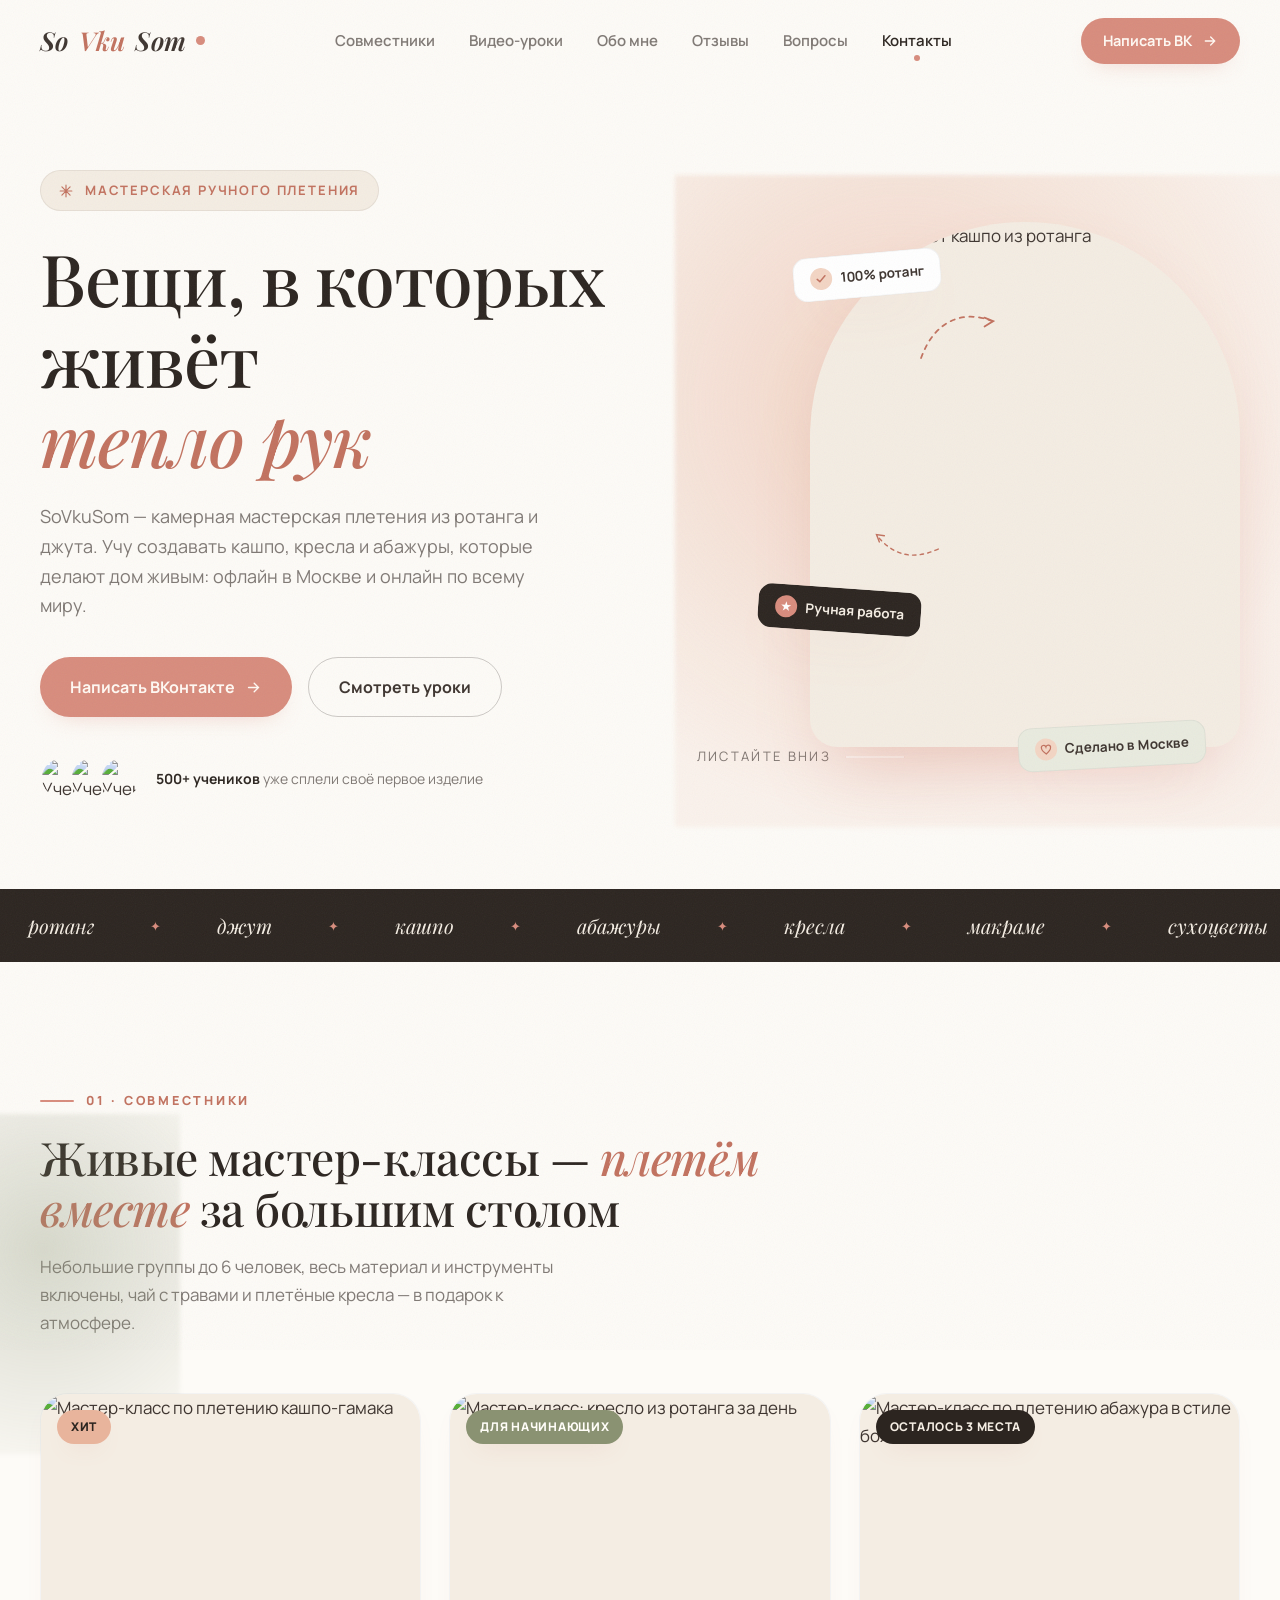
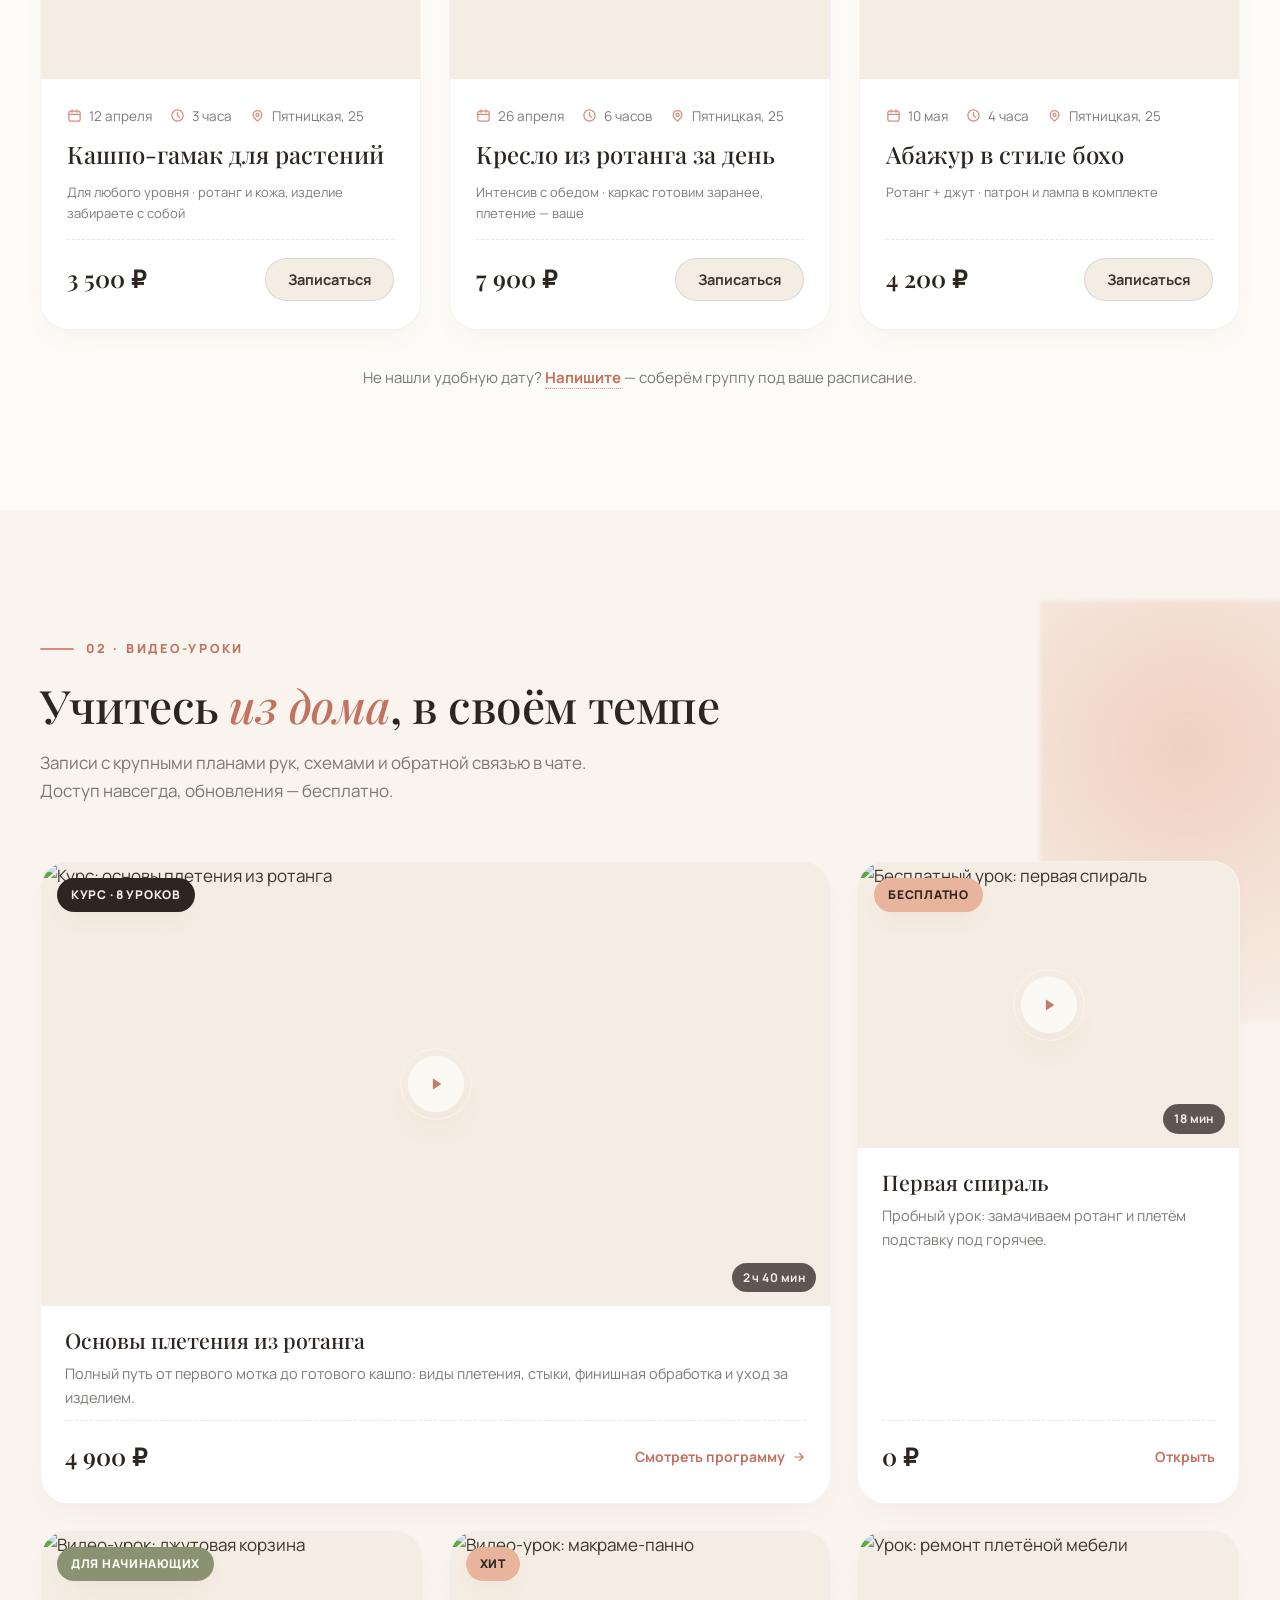
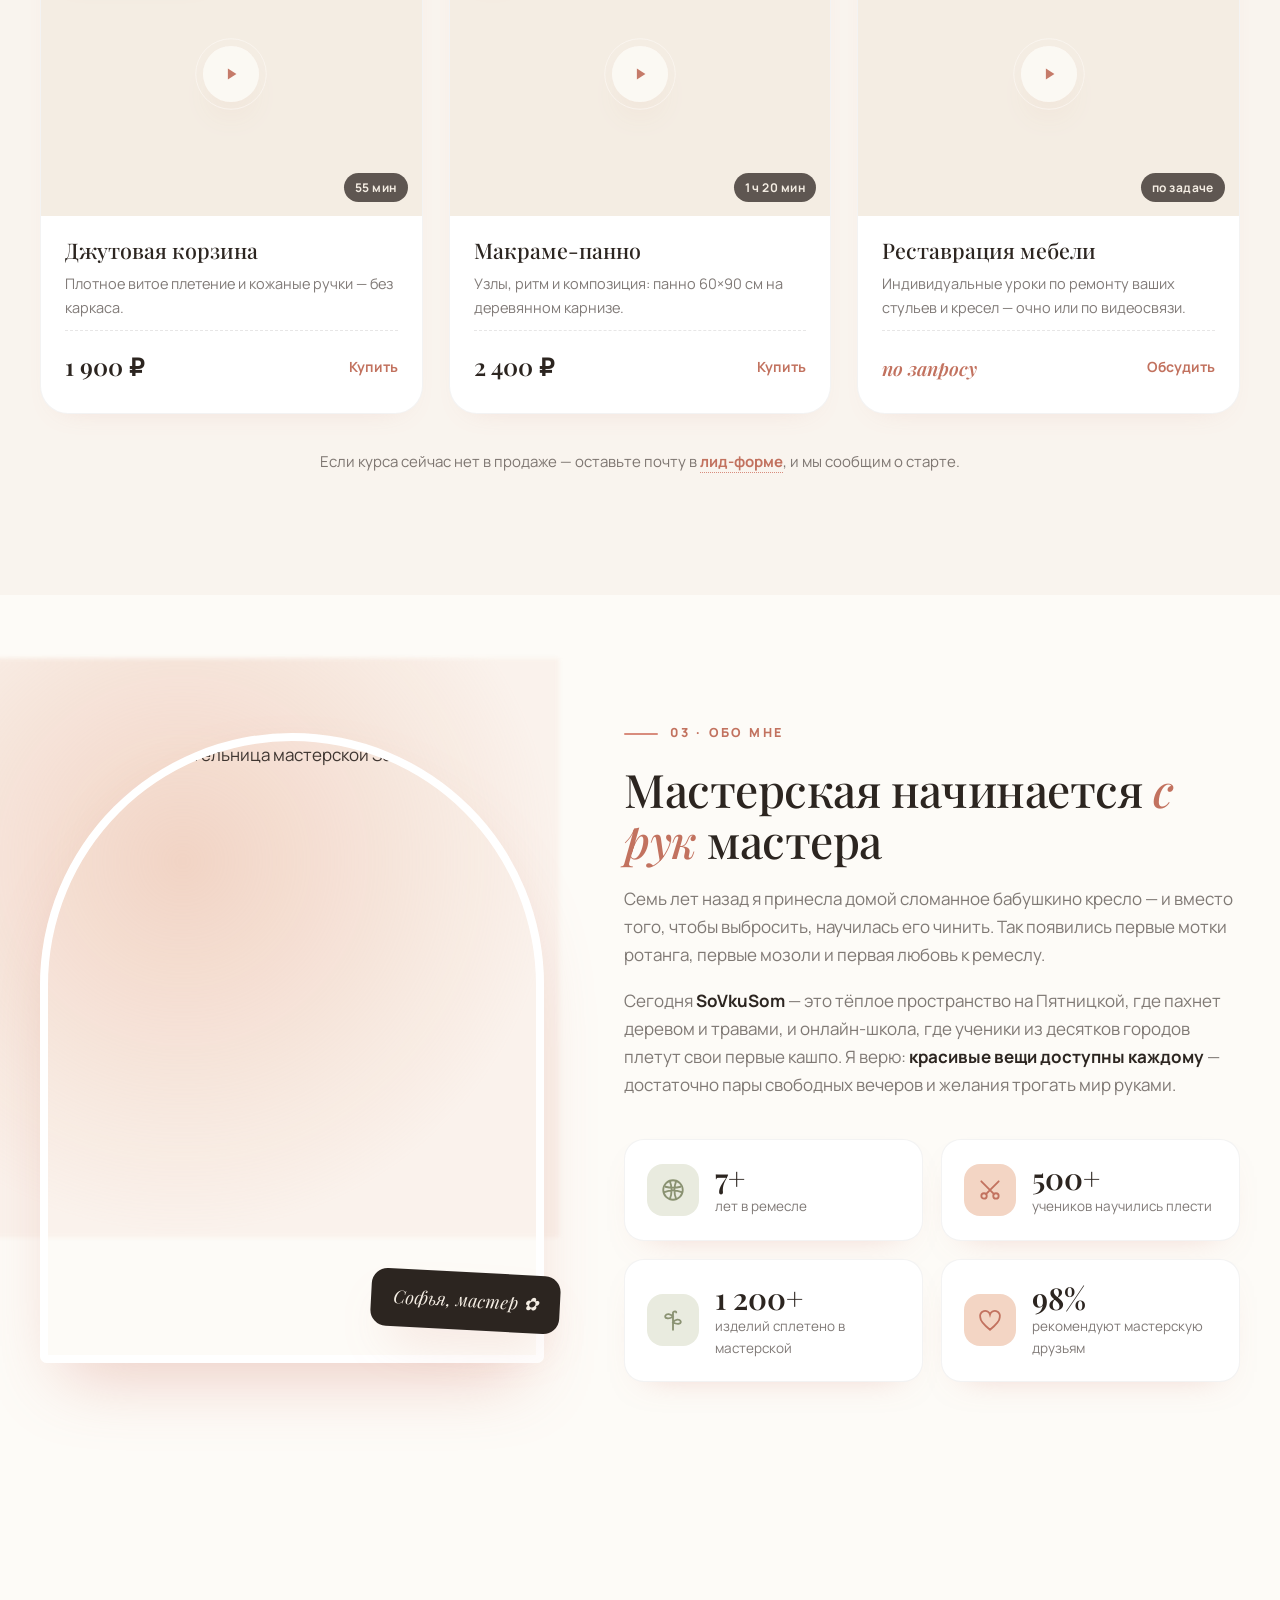
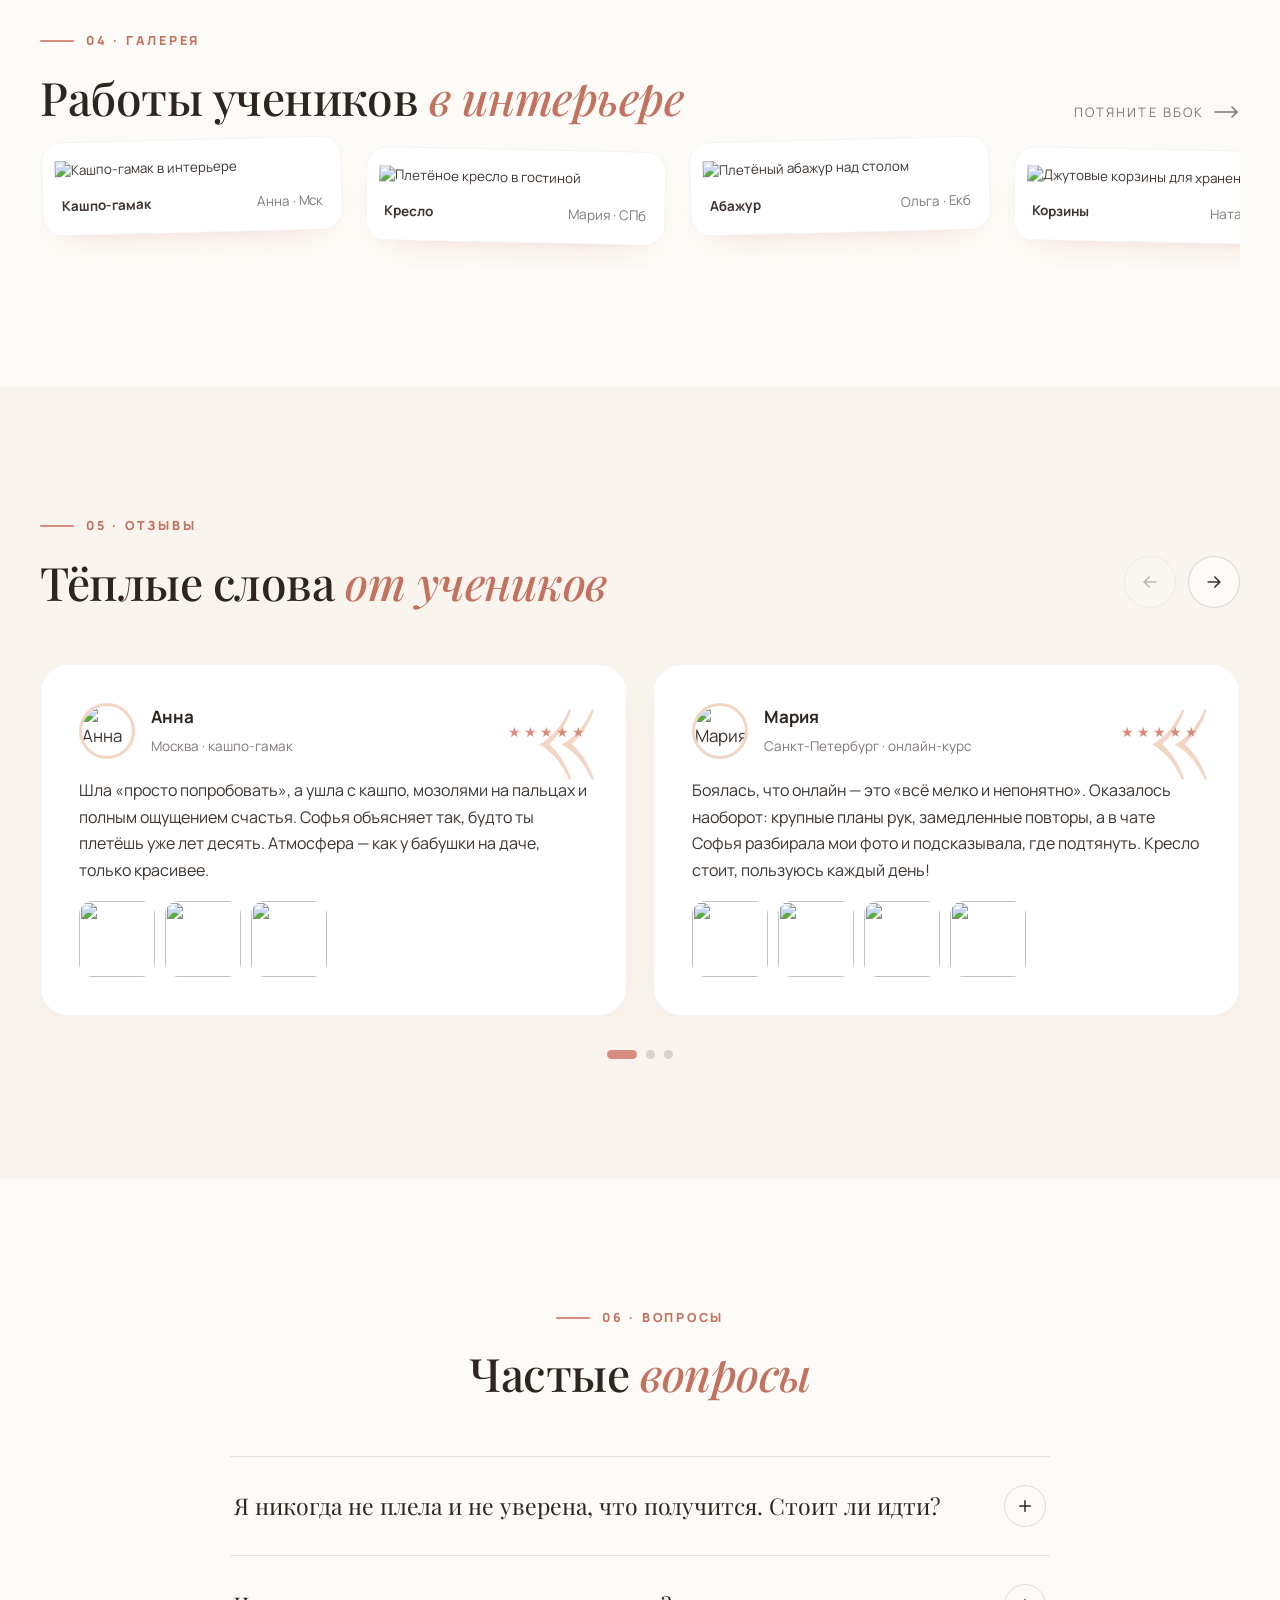
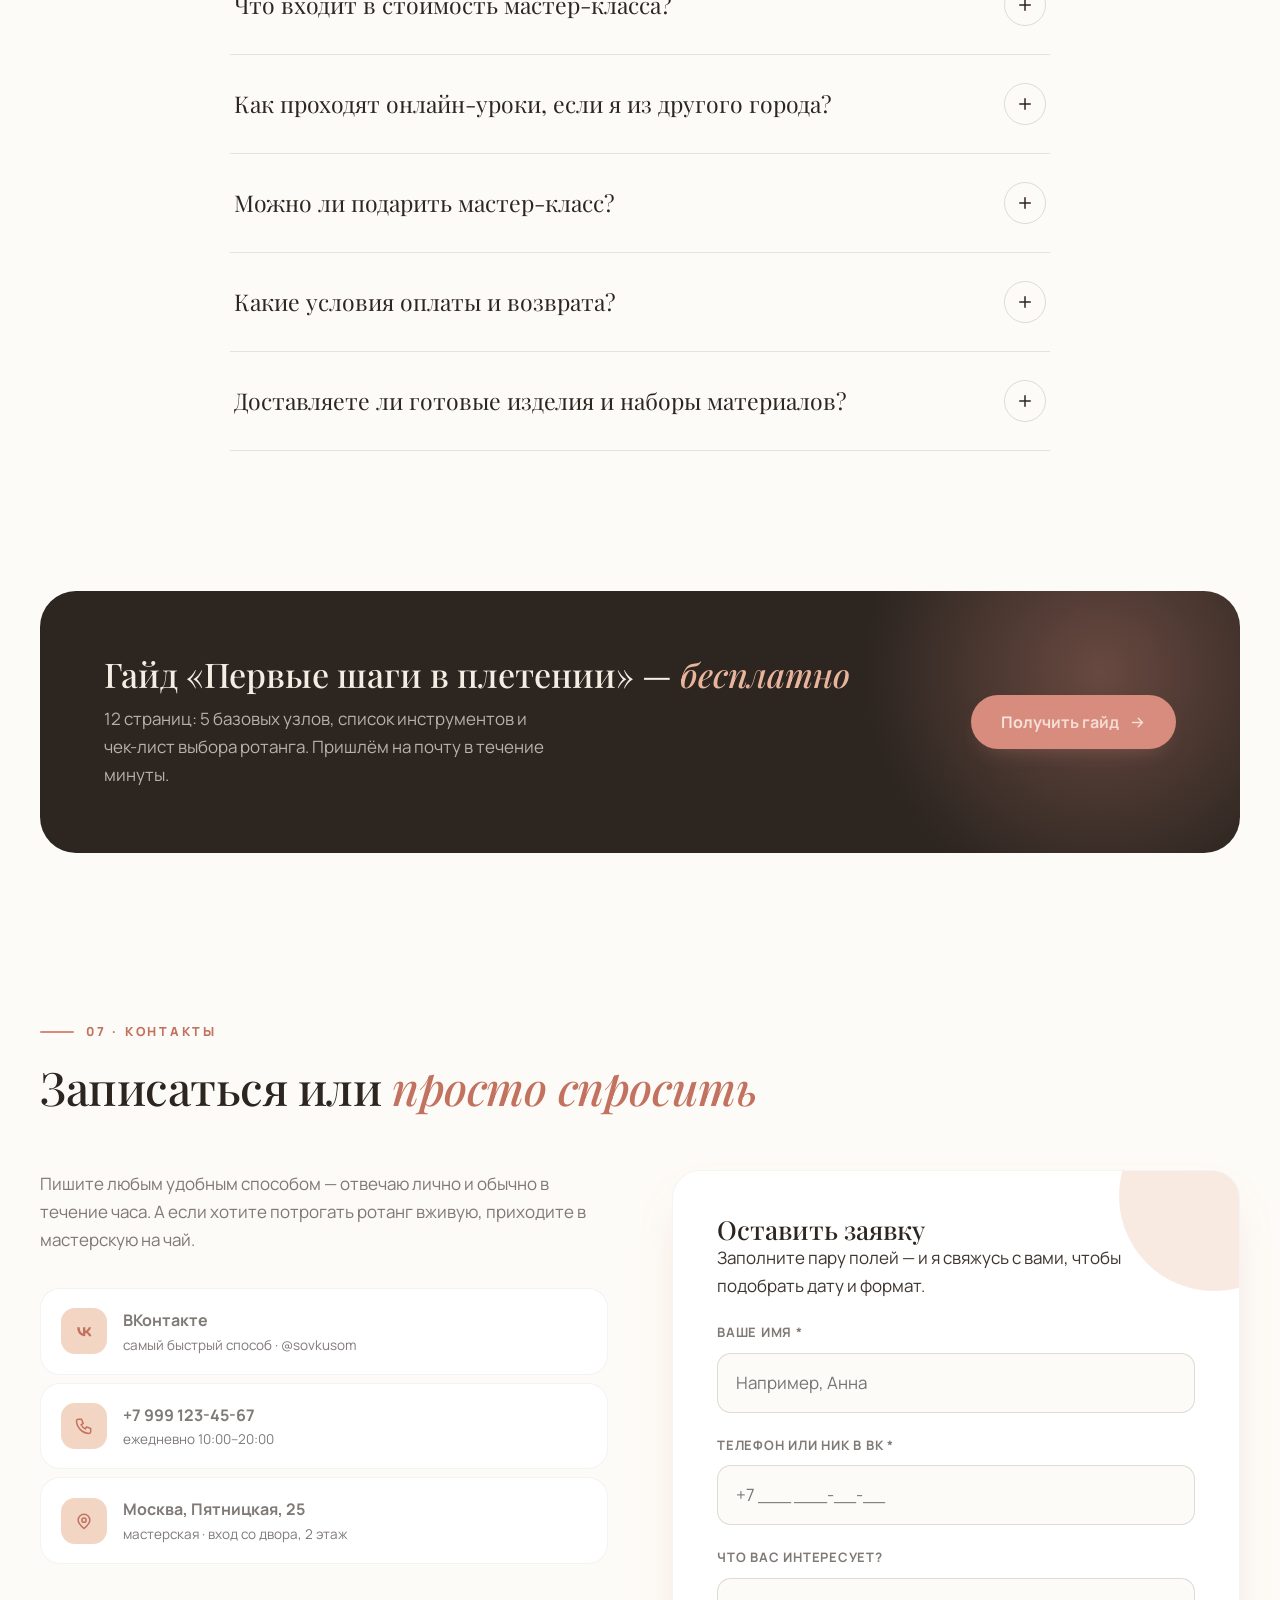
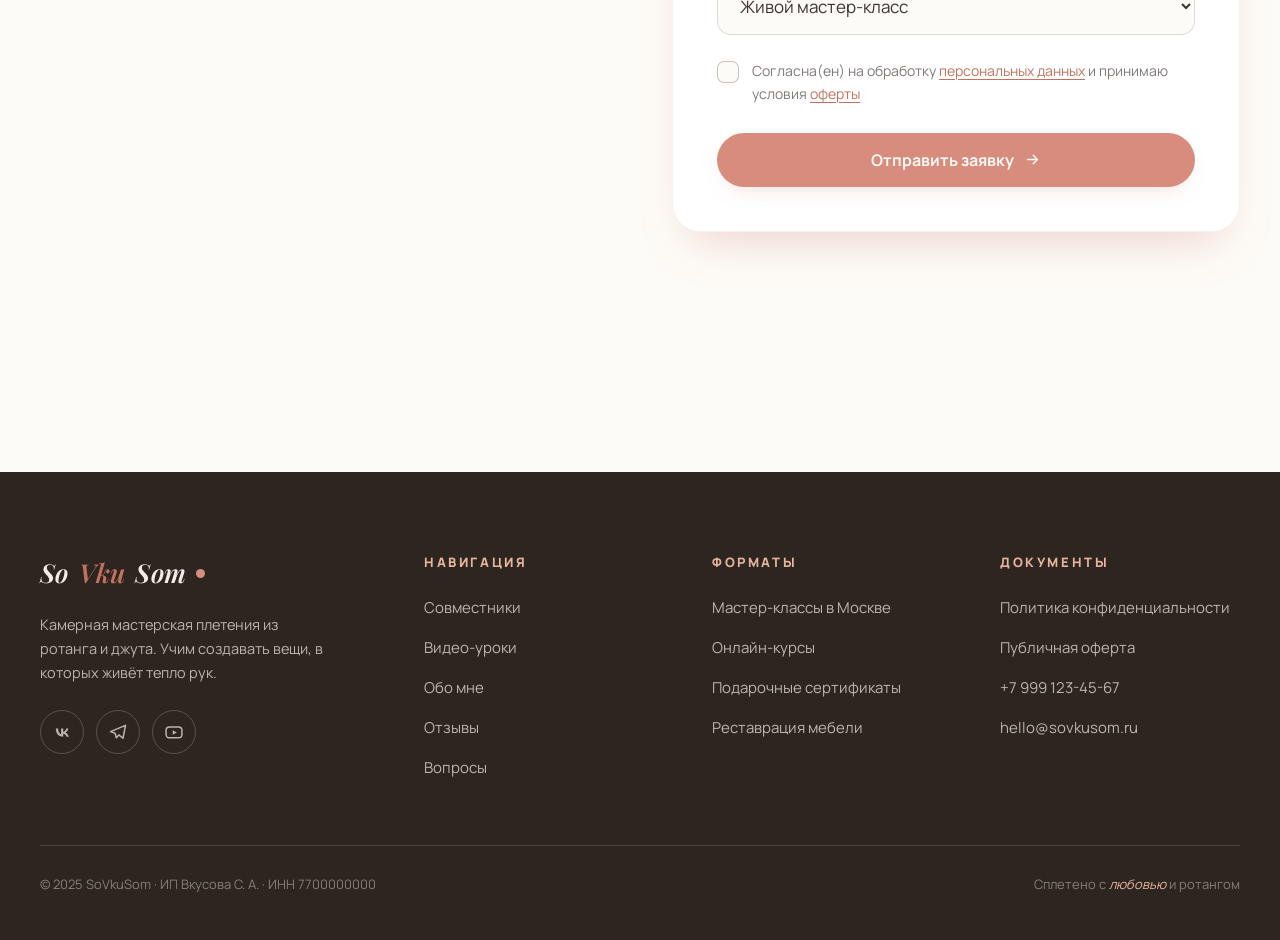
==== index2.html @ fe26ce36 "new version" ====
<!DOCTYPE html>
<html lang="ru">
<head>
<meta charset="UTF-8">
<meta name="viewport" content="width=device-width, initial-scale=1.0">
<title>SoVkuSom — мастерская плетения из ротанга · мастер-классы и видео-уроки</title>
<meta name="description" content="Камерная мастерская SoVkuSom: учим плести кашпо, кресла и абажуры из ротанга и джута. Живые мастер-классы в Москве и видео-курсы онлайн.">
<link rel="icon" href="data:image/svg+xml,<svg xmlns='http://www.w3.org/2000/svg' viewBox='0 0 100 100'><text y='.9em' font-size='90'>🧺</text></svg>">
<link rel="preconnect" href="https://fonts.googleapis.com">
<link rel="preconnect" href="https://fonts.gstatic.com" crossorigin>
<link href="https://fonts.googleapis.com/css2?family=Playfair+Display:ital,wght@0,400;0,500;0,600;0,700;1,400;1,500;1,600&family=Manrope:wght@400;500;600;700;800&display=swap" rel="stylesheet">
<style>
/* ============================================================
   SoVkuSom · Landing · Design Tokens
============================================================ */
:root{
  --bg:        #FDFBF7;
  --bg-2:      #F9F4EE;
  --cream:     #F4EDE3;
  --card:      #FFFFFF;
  --peach:     #E8B49C;
  --peach-soft:#F3D5C4;
  --terra:     #D88C7D;
  --terra-dk:  #C2725F;
  --ink:       #3E3530;
  --ink-deep:  #2C2520;
  --ink-soft:  rgba(62,53,48,.66);
  --sage:      #8A9272;
  --sage-soft: #E9EBDF;
  --error:     #C25B4A;
  --line:      rgba(62,53,48,.12);
  --shadow-sm: 0 10px 24px -14px rgba(216,140,125,.45);
  --shadow-md: 0 24px 48px -20px rgba(216,140,125,.40);
  --shadow-lg: 0 34px 70px -24px rgba(216,140,125,.45);
  --r-lg: 28px; --r-md: 20px; --r-sm: 16px;
  --font-head: "Playfair Display", Georgia, serif;
  --font-body: "Manrope", "Segoe UI", sans-serif;
  --container: 1200px;
  --ease: cubic-bezier(.22,1,.36,1);
}

*{margin:0;padding:0;box-sizing:border-box}
html{scroll-behavior:smooth;scroll-padding-top:96px}
body{
  font-family:var(--font-body);
  background:var(--bg);
  color:var(--ink);
  font-size:17px;line-height:1.65;
  -webkit-font-smoothing:antialiased;
  overflow-x:hidden;
}
img{display:block;max-width:100%}
a{color:inherit;text-decoration:none}
button{font-family:inherit;cursor:pointer;border:none;background:none;color:inherit}
::selection{background:var(--peach);color:var(--ink-deep)}
:focus-visible{outline:2px solid var(--terra);outline-offset:3px;border-radius:6px}

h1,h2,h3{font-family:var(--font-head);font-weight:500;line-height:1.12;color:var(--ink-deep)}
h2{font-size:clamp(1.9rem,3.6vw,2.9rem);letter-spacing:-.01em}
h2 em, h1 em{font-style:italic;color:var(--terra-dk)}
.lead{color:var(--ink-soft);max-width:56ch}

.container{width:min(var(--container),calc(100% - 40px));margin-inline:auto}
@media (min-width:768px) and (max-width:1199px){.container{width:min(688px,calc(100% - 48px))}}

/* ---------- Grain overlay ---------- */
.grain{position:fixed;inset:-50%;width:200%;height:200%;pointer-events:none;z-index:2000;opacity:.055;
  background-image:url("data:image/svg+xml,%3Csvg xmlns='http://www.w3.org/2000/svg' width='200' height='200'%3E%3Cfilter id='n'%3E%3CfeTurbulence type='fractalNoise' baseFrequency='0.9' numOctaves='2' stitchTiles='stitch'/%3E%3C/filter%3E%3Crect width='100%25' height='100%25' filter='url(%23n)'/%3E%3C/svg%3E");
  animation:grain 9s steps(6) infinite}
@keyframes grain{0%,100%{transform:translate(0,0)}20%{transform:translate(-2%,1%)}40%{transform:translate(1%,-2%)}60%{transform:translate(-1%,2%)}80%{transform:translate(2%,1%)}}

/* ---------- Custom cursor ---------- */
#cursor{position:fixed;top:0;left:0;width:14px;height:14px;border-radius:50%;background:var(--terra);
  pointer-events:none;z-index:3000;opacity:0;transform:translate(-50%,-50%);
  transition:width .25s var(--ease),height .25s var(--ease),opacity .3s,background .3s;mix-blend-mode:multiply}
#cursor.big{width:52px;height:52px;background:var(--peach);opacity:.55}
@media (pointer:coarse){#cursor{display:none}}

/* ---------- Buttons ---------- */
.btn{display:inline-flex;align-items:center;justify-content:center;gap:10px;
  padding:16px 30px;border-radius:999px;font-weight:700;font-size:16px;
  transition:transform .3s var(--ease),box-shadow .3s,background .3s,color .3s,border-color .3s;white-space:nowrap}
.btn .arr{transition:transform .3s var(--ease);flex:none}
.btn:hover .arr{transform:translateX(5px)}
.btn-primary{background:var(--terra);color:#FFF9F3;box-shadow:var(--shadow-sm)}
.btn-primary:hover{background:var(--terra-dk);box-shadow:0 14px 34px -10px rgba(216,140,125,.65)}
.btn-primary:active{transform:scale(.97)}
.btn-ghost{border:1.5px solid rgba(62,53,48,.25);color:var(--ink)}
.btn-ghost:hover{border-color:var(--terra);background:rgba(232,180,156,.14)}
.btn-beige{background:var(--cream);color:var(--ink);border:1.5px solid rgba(62,53,48,.12)}
.btn-beige:hover{background:var(--peach-soft)}
.btn-sm{padding:11px 22px;font-size:14.5px}
.btn[disabled]{opacity:.45;pointer-events:none}
.icon-btn{width:52px;height:52px;border-radius:50%;display:grid;place-items:center;flex:none;
  border:1.5px solid rgba(62,53,48,.18);background:rgba(255,255,255,.6);transition:.3s var(--ease)}
.icon-btn:hover{background:var(--peach);border-color:var(--peach)}
.icon-btn[disabled]{opacity:.3;pointer-events:none}

/* ---------- Scroll reveal ---------- */
.rv{opacity:0;transform:translateY(26px);transition:opacity .8s ease,transform .8s var(--ease);transition-delay:var(--d,0s)}
.rv.on{opacity:1;transform:none}

/* ---------- Blobs / decor ---------- */
.blob{position:absolute;pointer-events:none;z-index:0;filter:blur(2px);
  animation:blobMorph 18s ease-in-out infinite alternate}
.blob-peach{background:radial-gradient(circle at 35% 35%,rgba(232,180,156,.55),rgba(232,180,156,.12) 70%)}
.blob-sage{background:radial-gradient(circle at 60% 40%,rgba(138,146,114,.32),rgba(138,146,114,.06) 70%)}
@keyframes blobMorph{
  0%{border-radius:58% 42% 55% 45%/48% 55% 45% 52%}
  50%{border-radius:45% 55% 40% 60%/55% 42% 58% 45%}
  100%{border-radius:60% 40% 52% 48%/42% 58% 42% 58%}}

/* ---------- Section header ---------- */
.section{padding:120px 0;position:relative}
@media (max-width:767px){.section{padding:72px 0}}
.sec-head{margin-bottom:56px;max-width:760px}
.eyebrow{display:inline-flex;align-items:center;gap:12px;font-size:12.5px;font-weight:800;
  letter-spacing:.22em;text-transform:uppercase;color:var(--terra-dk);margin-bottom:20px}
.eyebrow::before{content:"";width:34px;height:2px;background:var(--terra);border-radius:2px}
.sec-head .lead{margin-top:18px}

/* ============================================================
   HEADER
============================================================ */
.header{position:fixed;inset:0 0 auto;z-index:900;padding:18px 0;transition:padding .35s var(--ease),background .35s,box-shadow .35s,backdrop-filter .35s}
.header.is-scrolled{padding:10px 0;background:rgba(253,251,247,.72);
  -webkit-backdrop-filter:blur(12px) saturate(1.15);backdrop-filter:blur(12px) saturate(1.15);
  box-shadow:0 10px 30px -18px rgba(216,140,125,.35);border-bottom:1px solid rgba(62,53,48,.07)}
.header-inner{display:flex;align-items:center;justify-content:space-between;gap:24px}
.logo{font-family:var(--font-head);font-style:italic;font-weight:600;font-size:26px;letter-spacing:.01em;display:flex;align-items:center;gap:10px}
.logo b{color:var(--terra-dk);font-weight:600}
.logo .dot{width:9px;height:9px;border-radius:50%;background:var(--terra);flex:none;animation:pulse 3s ease-in-out infinite}
@keyframes pulse{0%,100%{transform:scale(1);opacity:1}50%{transform:scale(1.5);opacity:.55}}
.nav{display:flex;gap:34px;align-items:center}
.nav a{position:relative;font-size:15px;font-weight:600;color:var(--ink-soft);padding:6px 0;transition:color .3s}
.nav a::after{content:"";position:absolute;left:50%;bottom:-2px;width:6px;height:6px;border-radius:50%;
  background:var(--terra);transform:translate(-50%,8px) scale(0);transition:.35s var(--ease)}
.nav a:hover,.nav a.active{color:var(--ink-deep)}
.nav a:hover::after,.nav a.active::after{transform:translate(-50%,0) scale(1)}
.header-cta{display:flex;gap:14px;align-items:center}
.burger{display:none;width:48px;height:48px;border-radius:50%;background:var(--cream);place-items:center;position:relative;z-index:1002}
.burger span{display:block;width:20px;height:2px;background:var(--ink);border-radius:2px;transition:.35s var(--ease);position:relative}
.burger span::before,.burger span::after{content:"";position:absolute;left:0;width:20px;height:2px;background:var(--ink);border-radius:2px;transition:.35s var(--ease)}
.burger span::before{top:-6px}.burger span::after{top:6px}
body.drawer-open .burger span{background:transparent}
body.drawer-open .burger span::before{top:0;transform:rotate(45deg)}
body.drawer-open .burger span::after{top:0;transform:rotate(-45deg)}
@media (max-width:980px){.nav,.header-cta .btn{display:none}.burger{display:grid}}

/* ---------- Drawer ---------- */
.drawer{position:fixed;inset:0;z-index:1000;background:var(--bg-2);display:flex;flex-direction:column;
  padding:110px 32px 40px;transform:translateX(102%);transition:transform .55s var(--ease);visibility:hidden}
.drawer.open{transform:none;visibility:visible}
.drawer nav{display:flex;flex-direction:column;gap:6px}
.drawer nav a{font-family:var(--font-head);font-size:clamp(30px,8vw,42px);padding:10px 0;
  border-bottom:1px solid var(--line);display:flex;justify-content:space-between;align-items:center;
  opacity:0;transform:translateY(20px);transition:opacity .5s ease,transform .5s var(--ease)}
.drawer.open nav a{opacity:1;transform:none}
.drawer.open nav a:nth-child(1){transition-delay:.10s}.drawer.open nav a:nth-child(2){transition-delay:.16s}
.drawer.open nav a:nth-child(3){transition-delay:.22s}.drawer.open nav a:nth-child(4){transition-delay:.28s}
.drawer.open nav a:nth-child(5){transition-delay:.34s}.drawer.open nav a:nth-child(6){transition-delay:.40s}
.drawer nav a i{font-style:normal;font-family:var(--font-body);font-size:13px;color:var(--terra-dk);font-weight:700}
.drawer-foot{margin-top:auto;display:flex;flex-direction:column;gap:14px}
.drawer-foot .btn{width:100%}
.drawer-note{font-size:14px;color:var(--ink-soft);text-align:center}

/* ============================================================
   HERO
============================================================ */
.hero{position:relative;padding:170px 0 90px;overflow:hidden}
.hero-grid{display:grid;grid-template-columns:1.05fr .95fr;gap:56px;align-items:center;position:relative;z-index:2}
.hero-eyebrow{display:inline-flex;align-items:center;gap:12px;background:var(--cream);border:1px solid rgba(62,53,48,.08);
  padding:9px 18px;border-radius:999px;font-size:13px;font-weight:700;letter-spacing:.14em;text-transform:uppercase;color:var(--terra-dk)}
.hero-eyebrow svg{flex:none}
.hero h1{font-size:clamp(2.5rem,5.6vw,4.5rem);margin:26px 0 24px;letter-spacing:-.015em}
.hero h1 .mask{display:block;overflow:hidden;padding-bottom:.08em;margin-bottom:-.08em}
.hero h1 .mask > span{display:block;transform:translateY(112%);transition:transform 1s var(--ease)}
.hero.on h1 .mask:nth-child(2) > span{transition-delay:.15s}
.hero.on h1 .mask > span{transform:none}
.hero p.sub{font-size:18px;color:var(--ink-soft);max-width:48ch}
.hero-cta{display:flex;gap:16px;flex-wrap:wrap;margin-top:36px}
.hero-trust{display:flex;align-items:center;gap:14px;margin-top:40px}
.hero-trust .avs{display:flex}
.hero-trust .avs img{width:42px;height:42px;border-radius:50%;border:2.5px solid var(--bg);margin-left:-12px;object-fit:cover}
.hero-trust .avs img:first-child{margin-left:0}
.hero-trust span{font-size:14px;color:var(--ink-soft)}
.hero-trust b{color:var(--ink-deep)}

.hero-visual{position:relative;min-height:520px}
.hero-photo{position:relative;width:min(430px,88%);margin-left:auto;z-index:2}
.hero-photo .frame{border-radius:220px 220px var(--r-lg) var(--r-lg);overflow:hidden;
  box-shadow:var(--shadow-lg);aspect-ratio:9/11;background:var(--cream)}
.hero-photo img{width:100%;height:100%;object-fit:cover;animation:kenburns 16s ease-in-out infinite alternate}
@keyframes kenburns{from{transform:scale(1) translateY(0)}to{transform:scale(1.07) translateY(-10px)}}
.hero-blob{width:120%;aspect-ratio:1;top:-8%;right:-16%}
.sticker{position:absolute;background:#fff;border-radius:14px;padding:10px 16px;font-size:13.5px;font-weight:700;
  box-shadow:var(--shadow-md);display:flex;align-items:center;gap:8px;z-index:3;
  animation:floaty 6s ease-in-out infinite;border:1px solid rgba(62,53,48,.06)}
.sticker .tick{width:22px;height:22px;border-radius:50%;display:grid;place-items:center;flex:none;background:var(--peach-soft);color:var(--terra-dk)}
.sticker-1{top:6%;left:-4%;transform:rotate(-5deg)}
.sticker-2{bottom:22%;left:-12%;transform:rotate(4deg);animation-delay:1.2s;background:var(--ink-deep);color:var(--cream)}
.sticker-2 .tick{background:var(--terra);color:#fff}
.sticker-3{bottom:-4%;right:8%;transform:rotate(-3deg);animation-delay:2.1s;background:var(--sage-soft)}
@keyframes floaty{0%,100%{translate:0 0}50%{translate:0 -12px}}
.hero-arrow{position:absolute;z-index:3;color:var(--terra-dk)}
.hero-arrow.a1{top:16%;left:24%;width:88px;transform:rotate(-12deg)}
.hero-arrow.a2{bottom:34%;left:14%;width:70px;transform:rotate(24deg) scaleX(-1)}
.scroll-hint{position:absolute;left:0;bottom:-20px;display:flex;align-items:center;gap:14px;color:var(--ink-soft);font-size:13px;letter-spacing:.18em;text-transform:uppercase}
.scroll-hint .line{width:60px;height:1.5px;background:var(--terra);position:relative;overflow:hidden;border-radius:2px}
.scroll-hint .line::after{content:"";position:absolute;inset:0;background:var(--bg);animation:slideLine 2.2s var(--ease) infinite}
@keyframes slideLine{from{transform:translateX(-100%)}to{transform:translateX(100%)}}

@media (max-width:980px){
  .hero{padding:130px 0 60px}
  .hero-grid{grid-template-columns:1fr;gap:48px}
  .hero-visual{min-height:0}
  .hero-photo{margin:0 auto;width:min(400px,92%)}
  .hero-blob{right:-30%}
  .scroll-hint{display:none}
}

/* ---------- Marquee ---------- */
.marquee{background:var(--ink-deep);color:var(--cream);overflow:hidden;padding:20px 0;position:relative}
.marquee-track{display:flex;gap:0;width:max-content;animation:marquee 30s linear infinite}
.marquee:hover .marquee-track{animation-play-state:paused}
.marquee span{font-family:var(--font-head);font-style:italic;font-size:20px;padding:0 28px;display:flex;align-items:center;gap:56px;white-space:nowrap}
.marquee span::after{content:"✦";font-size:13px;color:var(--terra);font-style:normal}
@keyframes marquee{to{transform:translateX(-50%)}}

/* ============================================================
   WORKSHOPS (cards)
============================================================ */
.workshops{background:var(--bg)}
.cards-grid{display:grid;grid-template-columns:repeat(3,1fr);gap:28px}
@media (max-width:1023px){.cards-grid{grid-template-columns:repeat(2,1fr)}}
@media (max-width:639px){.cards-grid{grid-template-columns:1fr}}
.w-card{background:var(--card);border-radius:var(--r-lg);overflow:hidden;display:flex;flex-direction:column;
  border:1px solid rgba(62,53,48,.06);box-shadow:0 12px 30px -22px rgba(216,140,125,.35);
  transition:transform .45s var(--ease),box-shadow .45s}
.w-card:hover{transform:translateY(-8px);box-shadow:var(--shadow-lg)}
.w-media{position:relative;aspect-ratio:4/3;overflow:hidden;background:var(--cream)}
.w-media img{width:100%;height:100%;object-fit:cover;transition:transform .8s var(--ease)}
.w-card:hover .w-media img{transform:scale(1.05)}
.w-media::after{content:"";position:absolute;inset:0;background:rgba(44,37,32,.42);opacity:0;transition:opacity .45s}
.w-card:hover .w-media::after{opacity:1}
.w-more{position:absolute;left:50%;top:50%;transform:translate(-50%,-40%) scale(.9);z-index:2;color:#FFF7EF;
  font-weight:700;font-size:15px;display:flex;gap:8px;align-items:center;opacity:0;transition:.45s var(--ease)}
.w-card:hover .w-more{opacity:1;transform:translate(-50%,-50%) scale(1)}
.badge{position:absolute;top:16px;left:16px;z-index:3;background:var(--peach);color:var(--ink-deep);
  font-size:12px;font-weight:800;letter-spacing:.06em;text-transform:uppercase;padding:7px 14px;border-radius:999px;box-shadow:var(--shadow-sm)}
.badge.sage{background:var(--sage);color:#FFFDF8}
.badge.dark{background:var(--ink-deep);color:var(--cream)}
.w-body{padding:26px 26px 28px;display:flex;flex-direction:column;gap:14px;flex:1}
.w-meta{display:flex;flex-wrap:wrap;gap:8px 18px;font-size:13.5px;color:var(--ink-soft)}
.w-meta span{display:inline-flex;align-items:center;gap:7px}
.w-meta svg{color:var(--terra);flex:none}
.w-body h3{font-size:24px}
.w-foot{margin-top:auto;display:flex;align-items:center;justify-content:space-between;gap:14px;padding-top:18px;border-top:1px dashed var(--line)}
.price{font-family:var(--font-head);font-size:24px;font-weight:600;color:var(--ink-deep)}
.price em{font-style:italic;font-size:19px;color:var(--terra-dk)}
.w-note{font-size:13px;color:var(--ink-soft)}
.empty-hint{margin-top:36px;text-align:center;font-size:15px;color:var(--ink-soft)}
.empty-hint a{color:var(--terra-dk);font-weight:700;border-bottom:1.5px dotted var(--terra)}

/* ============================================================
   LESSONS · Bento
============================================================ */
.lessons{background:var(--bg-2);overflow:hidden}
.lessons .blob{width:420px;aspect-ratio:1;top:60px;right:-180px}
.bento{display:grid;grid-template-columns:repeat(6,1fr);gap:26px;position:relative;z-index:2}
.l-card{background:var(--card);border-radius:var(--r-lg);overflow:hidden;display:flex;flex-direction:column;
  border:1px solid rgba(62,53,48,.06);box-shadow:0 12px 30px -22px rgba(216,140,125,.3);
  transition:transform .45s var(--ease),box-shadow .45s;position:relative}
.l-card:hover{transform:translateY(-8px);box-shadow:var(--shadow-lg)}
.l-card:nth-child(1){grid-column:span 4}
.l-card:nth-child(2){grid-column:span 2}
.l-card:nth-child(3),.l-card:nth-child(4),.l-card:nth-child(5){grid-column:span 2}
@media (max-width:1023px){
  .l-card:nth-child(1){grid-column:span 6}
  .l-card:nth-child(2){grid-column:span 3}
  .l-card:nth-child(3){grid-column:span 3}
  .l-card:nth-child(4),.l-card:nth-child(5){grid-column:span 3}
}
@media (max-width:639px){.l-card{grid-column:span 6 !important}}
.l-media{position:relative;aspect-ratio:16/9;overflow:hidden;background:var(--cream)}
.l-card:nth-child(n+2) .l-media{aspect-ratio:4/3}
.l-media img{width:100%;height:100%;object-fit:cover;transition:transform .8s var(--ease)}
.l-card:hover .l-media img{transform:scale(1.05)}
.l-media::after{content:"";position:absolute;inset:0;background:rgba(44,37,32,.38);opacity:0;transition:opacity .4s}
.l-card:hover .l-media::after{opacity:1}
.play{position:absolute;left:50%;top:50%;transform:translate(-50%,-50%) scale(.85);z-index:2;width:66px;height:66px;
  border-radius:50%;background:rgba(253,251,247,.92);display:grid;place-items:center;color:var(--terra-dk);
  opacity:.92;transition:.4s var(--ease);box-shadow:var(--shadow-md)}
.l-card:hover .play{transform:translate(-50%,-50%) scale(1.08);background:var(--peach)}
.play::after{content:"";position:absolute;inset:-9px;border-radius:50%;border:1.5px solid rgba(253,251,247,.75);animation:ring 2.4s ease-out infinite}
@keyframes ring{from{transform:scale(.8);opacity:1}to{transform:scale(1.35);opacity:0}}
.dur{position:absolute;right:14px;bottom:14px;z-index:2;background:rgba(44,37,32,.75);color:var(--cream);
  font-size:12px;font-weight:700;padding:5px 11px;border-radius:999px;letter-spacing:.04em}
.l-body{padding:22px 24px 26px;display:flex;flex-direction:column;gap:10px;flex:1}
.l-body h3{font-size:21.5px}
.l-body p{font-size:14.5px;color:var(--ink-soft)}
.l-foot{margin-top:auto;display:flex;align-items:center;justify-content:space-between;padding-top:16px;border-top:1px dashed var(--line)}
.l-link{font-size:14px;font-weight:700;color:var(--terra-dk);display:inline-flex;gap:7px;align-items:center;transition:gap .3s}
.l-link:hover{gap:12px}

/* ============================================================
   ABOUT
============================================================ */
.about-grid{display:grid;grid-template-columns:.9fr 1.1fr;gap:80px;align-items:center;position:relative;z-index:2}
.about-photo{position:relative}
.about-photo .arch{border-radius:999px 999px var(--r-lg) var(--r-lg);overflow:hidden;aspect-ratio:4/5;
  box-shadow:var(--shadow-lg);border:8px solid #fff;position:relative;z-index:2}
.about-photo .arch img{width:100%;height:100%;object-fit:cover}
.about-blob{width:115%;aspect-ratio:1;left:-12%;top:-6%}
.about-sign{position:absolute;z-index:3;right:-16px;bottom:34px;background:var(--ink-deep);color:var(--cream);
  padding:14px 22px;border-radius:16px;transform:rotate(3deg);box-shadow:var(--shadow-md);font-family:var(--font-head);font-style:italic;font-size:18px}
.about-txt p{margin-top:18px;color:var(--ink-soft)}
.about-txt p b{color:var(--ink-deep)}
.counters{display:grid;grid-template-columns:repeat(2,1fr);gap:18px;margin-top:40px}
.counter{background:#fff;border:1px solid rgba(62,53,48,.06);border-radius:var(--r-md);padding:22px;
  display:flex;gap:16px;align-items:center;box-shadow:0 14px 34px -24px rgba(216,140,125,.5);
  transition:transform .4s var(--ease),box-shadow .4s}
.counter:hover{transform:translateY(-5px);box-shadow:var(--shadow-md)}
.counter .ci{width:52px;height:52px;flex:none;border-radius:16px;background:var(--sage-soft);color:var(--sage);display:grid;place-items:center}
.counter:nth-child(even) .ci{background:var(--peach-soft);color:var(--terra-dk)}
.counter .num{font-family:var(--font-head);font-size:30px;font-weight:600;line-height:1.1;color:var(--ink-deep)}
.counter .lbl{font-size:13.5px;color:var(--ink-soft)}
@media (max-width:980px){
  .about-grid{grid-template-columns:1fr;gap:56px}
  .about-photo{width:min(380px,86%);margin:0 auto}
}
@media (max-width:480px){.counters{grid-template-columns:1fr}}

/* ============================================================
   GALLERY (horizontal)
============================================================ */
.gallery{background:var(--bg);overflow:hidden}
.gal-head{display:flex;align-items:flex-end;justify-content:space-between;gap:24px;flex-wrap:wrap}
.gal-hint{font-size:13px;letter-spacing:.16em;text-transform:uppercase;color:var(--ink-soft);display:flex;gap:10px;align-items:center}
.gal-track{display:flex;gap:24px;overflow-x:auto;padding:16px 4px 34px;scroll-snap-type:x mandatory;cursor:grab;scrollbar-width:none}
.gal-track::-webkit-scrollbar{display:none}
.gal-track.dragging{cursor:grabbing;scroll-snap-type:none}
.gal-card{flex:0 0 300px;scroll-snap-align:start;background:#fff;border-radius:var(--r-md);padding:12px 12px 18px;
  box-shadow:0 16px 36px -24px rgba(216,140,125,.45);border:1px solid rgba(62,53,48,.05);transition:transform .4s var(--ease)}
.gal-card:nth-child(odd){transform:rotate(-1.4deg)}
.gal-card:nth-child(even){transform:rotate(1.2deg) translateY(10px)}
.gal-card:hover{transform:rotate(0) translateY(-6px);box-shadow:var(--shadow-md)}
.gal-card .gimg{border-radius:12px;overflow:hidden;aspect-ratio:4/5}
.gal-card img{width:100%;height:100%;object-fit:cover;transition:transform .8s var(--ease)}
.gal-card:hover img{transform:scale(1.06)}
.gal-card figcaption{font-size:13.5px;color:var(--ink-soft);padding:12px 6px 0;display:flex;justify-content:space-between;gap:8px}
.gal-card figcaption b{color:var(--ink);font-weight:700}

/* ============================================================
   REVIEWS
============================================================ */
.reviews{background:var(--bg-2)}
.rev-nav{display:flex;gap:12px}
.rev-viewport{overflow:hidden;margin-top:8px}
.rev-track{display:flex;gap:26px;transition:transform .6s var(--ease)}
.rev-card{flex:0 0 calc((100% - 26px)/2);background:#fff;border-radius:var(--r-lg);padding:38px;position:relative;
  border:1px solid rgba(62,53,48,.06);box-shadow:0 14px 36px -26px rgba(216,140,125,.5);display:flex;flex-direction:column;gap:18px}
@media (max-width:879px){.rev-card{flex:0 0 100%;padding:28px}}
.rev-card::before{content:"«";position:absolute;top:-6px;right:26px;font-family:var(--font-head);
  font-size:130px;line-height:1;color:var(--peach-soft);z-index:0;pointer-events:none}
.rev-top{display:flex;align-items:center;gap:16px;position:relative;z-index:1}
.rev-top img{width:56px;height:56px;border-radius:50%;object-fit:cover;border:3px solid var(--peach-soft)}
.rev-top .who b{display:block;font-size:17px;color:var(--ink-deep)}
.rev-top .who span{font-size:13.5px;color:var(--ink-soft)}
.rev-top .stars{margin-left:auto;color:var(--terra);letter-spacing:3px;font-size:14px}
.rev-card blockquote{font-size:16px;color:var(--ink);position:relative;z-index:1}
.rev-gal{display:flex;gap:10px;flex-wrap:wrap}
.rev-gal button{width:76px;height:76px;border-radius:14px;overflow:hidden;padding:0;position:relative;transition:transform .3s var(--ease)}
.rev-gal button:hover{transform:scale(1.07)}
.rev-gal img{width:100%;height:100%;object-fit:cover}
.rev-dots{display:flex;gap:9px;justify-content:center;margin-top:34px}
.rev-dots button{width:9px;height:9px;border-radius:999px;background:rgba(62,53,48,.18);transition:.35s var(--ease)}
.rev-dots button.active{width:30px;background:var(--terra)}

/* ============================================================
   FAQ
============================================================ */
.faq-wrap{max-width:820px;margin:0 auto}
.faq-item{border-bottom:1px solid var(--line)}
.faq-item:first-child{border-top:1px solid var(--line)}
.faq-q{width:100%;display:flex;align-items:center;justify-content:space-between;gap:24px;text-align:left;
  padding:28px 4px;font-family:var(--font-head);font-size:clamp(18px,2.4vw,23px);color:var(--ink-deep);transition:color .3s}
.faq-q:hover{color:var(--terra-dk)}
.faq-ic{width:42px;height:42px;flex:none;border-radius:50%;border:1.5px solid rgba(62,53,48,.16);display:grid;place-items:center;
  transition:transform .45s var(--ease),background .3s,border-color .3s}
.faq-ic svg{transition:transform .45s var(--ease)}
.faq-item.open .faq-ic{background:var(--terra);border-color:var(--terra);color:#fff;transform:rotate(45deg)}
.faq-a{display:grid;grid-template-rows:0fr;transition:grid-template-rows .5s var(--ease)}
.faq-item.open .faq-a{grid-template-rows:1fr}
.faq-a > div{overflow:hidden}
.faq-a p{padding:0 60px 30px 4px;color:var(--ink-soft);max-width:64ch}

/* ============================================================
   LEAD BANNER + CONTACT
============================================================ */
.lead-banner{position:relative;overflow:hidden;border-radius:36px;background:var(--ink-deep);color:var(--cream);
  padding:64px;display:flex;align-items:center;gap:48px;justify-content:space-between;flex-wrap:wrap}
.lead-banner::before{content:"";position:absolute;width:480px;aspect-ratio:1;border-radius:50%;
  background:radial-gradient(circle,rgba(216,140,125,.35),transparent 70%);top:-160px;right:-100px}
.lead-banner h3{font-size:clamp(24px,3vw,34px);color:var(--cream)}
.lead-banner h3 em{color:var(--peach)}
.lead-banner p{color:rgba(244,237,227,.7);margin-top:12px;max-width:44ch}
.contact-grid{display:grid;grid-template-columns:1fr 1fr;gap:64px;align-items:start}
@media (max-width:980px){.contact-grid{grid-template-columns:1fr}}
.contact-list{display:flex;flex-direction:column;gap:8px;margin-top:34px}
.contact-list a{display:flex;gap:16px;align-items:center;padding:18px 20px;border-radius:var(--r-md);background:#fff;
  border:1px solid rgba(62,53,48,.06);transition:transform .35s var(--ease),box-shadow .35s}
.contact-list a:hover{transform:translateX(8px);box-shadow:var(--shadow-sm)}
.contact-list .ci{width:46px;height:46px;flex:none;border-radius:14px;background:var(--peach-soft);color:var(--terra-dk);display:grid;place-items:center}
.contact-list b{display:block;font-size:16px}
.contact-list span{font-size:13.5px;color:var(--ink-soft)}
.form-card{background:#fff;border-radius:var(--r-lg);padding:44px;box-shadow:var(--shadow-md);border:1px solid rgba(62,53,48,.05);position:relative;overflow:hidden}
.form-card::before{content:"";position:absolute;top:-70px;right:-70px;width:190px;height:190px;border-radius:50%;background:var(--peach-soft);opacity:.5}
.form-card h3{font-size:26px;position:relative}
.form-card > p{font-size:14.5px;color:var(--ink-soft);margin-top:10px;position:relative}
.field{margin-top:22px;position:relative}
.field label{display:block;font-size:13px;font-weight:700;letter-spacing:.06em;text-transform:uppercase;color:var(--ink-soft);margin-bottom:9px}
.field input,.field select,.field textarea{width:100%;border:1.5px solid rgba(62,53,48,.16);background:var(--bg);
  border-radius:14px;padding:15px 18px;font:inherit;color:var(--ink);transition:border-color .3s,box-shadow .3s,background .3s}
.field textarea{resize:vertical;min-height:96px}
.field input:focus,.field select:focus,.field textarea:focus{outline:none;border-color:var(--terra);background:#fff;box-shadow:0 0 0 4px rgba(232,180,156,.28)}
.field.error input,.field.error select{border-color:var(--error);background:#FDF3F1}
.field .err{display:none;font-size:13px;color:var(--error);margin-top:7px;font-weight:600}
.field.error .err{display:block}
.check{display:flex;gap:13px;align-items:flex-start;margin-top:24px;font-size:14px;color:var(--ink-soft);cursor:pointer;position:relative}
.check input{position:absolute;opacity:0}
.check .box{width:22px;height:22px;flex:none;border-radius:7px;border:1.5px solid rgba(62,53,48,.28);display:grid;place-items:center;transition:.3s;margin-top:2px;background:var(--bg)}
.check .box svg{opacity:0;transform:scale(.4);transition:.3s var(--ease);color:#fff}
.check input:checked + .box{background:var(--terra);border-color:var(--terra)}
.check input:checked + .box svg{opacity:1;transform:scale(1)}
.check.error-lbl{color:var(--error)}
.check a{text-decoration:underline;text-underline-offset:3px;color:var(--terra-dk)}
.form-submit{margin-top:28px;width:100%}
.form-success{display:none;text-align:center;padding:30px 0;position:relative}
.form-success.show{display:block}
.form-success .ok{width:84px;height:84px;margin:0 auto 22px;border-radius:50%;background:var(--sage-soft);display:grid;place-items:center;color:var(--sage)}
.form-success h4{font-family:var(--font-head);font-size:26px}
.form-success p{color:var(--ink-soft);margin-top:10px}
.form-success .btn{margin-top:22px}

/* ============================================================
   FOOTER
============================================================ */
.footer{background:var(--ink-deep);color:rgba(244,237,227,.72);padding:80px 0 44px;margin-top:120px}
@media (max-width:767px){.footer{margin-top:72px}}
.footer-grid{display:grid;grid-template-columns:1.4fr 1fr 1fr 1fr;gap:48px}
@media (max-width:980px){.footer-grid{grid-template-columns:1fr 1fr}}
@media (max-width:560px){.footer-grid{grid-template-columns:1fr}}
.footer .logo{color:var(--cream)}
.footer-about{font-size:14.5px;margin-top:18px;max-width:32ch}
.footer h4{font-family:var(--font-body);font-size:13px;font-weight:800;letter-spacing:.2em;text-transform:uppercase;color:var(--peach);margin-bottom:20px}
.footer ul{list-style:none;display:flex;flex-direction:column;gap:12px}
.footer ul a,.footer ul button{font-size:15px;color:rgba(244,237,227,.72);transition:color .3s,padding .3s;text-align:left;padding:0}
.footer ul a:hover,.footer ul button:hover{color:var(--cream);padding-left:6px}
.footer-social{display:flex;gap:12px;margin-top:26px}
.footer-social a{width:44px;height:44px;border-radius:50%;border:1.5px solid rgba(244,237,227,.22);display:grid;place-items:center;transition:.3s}
.footer-social a:hover{background:var(--terra);border-color:var(--terra);color:#fff;transform:translateY(-4px)}
.footer-bottom{margin-top:64px;padding-top:28px;border-top:1px solid rgba(244,237,227,.14);
  display:flex;justify-content:space-between;gap:16px;flex-wrap:wrap;font-size:13px;color:rgba(244,237,227,.45)}
.footer-bottom em{color:var(--peach)}

/* ============================================================
   STICKY MOBILE BAR
============================================================ */
.stickybar{position:fixed;left:12px;right:12px;bottom:12px;z-index:800;display:none;gap:10px;
  transform:translateY(130%);transition:transform .5s var(--ease)}
.stickybar.show{transform:none}
.stickybar .btn{border-radius:18px;box-shadow:0 16px 36px -12px rgba(62,53,48,.4)}
.stickybar .sb-vk{flex:7}
.stickybar .sb-tel{flex:3;padding:16px 0}
@media (max-width:980px){.stickybar{display:flex}body{padding-bottom:86px}}

/* ============================================================
   LIGHTBOX
============================================================ */
.lightbox{position:fixed;inset:0;z-index:1500;display:grid;place-items:center;padding:24px;
  opacity:0;visibility:hidden;transition:opacity .35s,visibility .35s}
.lightbox.open{opacity:1;visibility:visible}
.lightbox .lb-bg{position:absolute;inset:0;background:rgba(30,25,21,.92);backdrop-filter:blur(4px)}
.lightbox figure{position:relative;z-index:2;max-width:min(920px,92vw);text-align:center}
.lightbox img{max-height:76vh;max-width:100%;border-radius:var(--r-md);margin:0 auto;box-shadow:0 40px 90px -30px rgba(0,0,0,.6);
  transform:scale(.94);transition:transform .45s var(--ease)}
.lightbox.open img{transform:scale(1)}
.lightbox figcaption{color:rgba(244,237,227,.75);margin-top:16px;font-size:14.5px}
.lb-count{position:absolute;top:-34px;left:0;color:var(--peach);font-size:13.5px;letter-spacing:.14em}
.lb-close{position:absolute;top:20px;right:20px;z-index:3;width:52px;height:52px;border-radius:50%;
  background:rgba(244,237,227,.12);color:var(--cream);display:grid;place-items:center;transition:.3s}
.lb-close:hover{background:var(--terra);transform:rotate(90deg)}
.lb-arrow{position:absolute;top:50%;transform:translateY(-50%);z-index:3;width:54px;height:54px;border-radius:50%;
  background:rgba(244,237,227,.12);color:var(--cream);display:grid;place-items:center;transition:.3s}
.lb-arrow:hover{background:var(--terra)}
.lb-prev{left:18px}.lb-next{right:18px}
@media (max-width:640px){.lb-arrow{display:none}}

/* ============================================================
   MODALS
============================================================ */
.modal{position:fixed;inset:0;z-index:1600;display:grid;place-items:center;padding:20px;
  opacity:0;visibility:hidden;transition:opacity .35s,visibility .35s}
.modal.open{opacity:1;visibility:visible}
.modal-bg{position:absolute;inset:0;background:rgba(44,37,32,.55);backdrop-filter:blur(6px)}
.modal-box{position:relative;z-index:2;background:var(--bg);border-radius:var(--r-lg);width:min(640px,100%);
  max-height:84vh;display:flex;flex-direction:column;box-shadow:0 50px 100px -30px rgba(44,37,32,.5);
  transform:translateY(24px) scale(.97);transition:transform .45s var(--ease);overflow:hidden}
.modal.open .modal-box{transform:none}
.modal-head{display:flex;align-items:center;justify-content:space-between;gap:16px;padding:26px 30px;border-bottom:1px solid var(--line)}
.modal-head h3{font-size:23px}
.modal-x{width:44px;height:44px;flex:none;border-radius:50%;background:var(--cream);display:grid;place-items:center;transition:.3s}
.modal-x:hover{background:var(--terra);color:#fff;transform:rotate(90deg)}
.modal-body{padding:28px 30px;overflow-y:auto;font-size:15px;color:var(--ink-soft)}
.modal-body h4{font-family:var(--font-body);font-size:15px;font-weight:800;color:var(--ink);margin:22px 0 8px}
.modal-body h4:first-child{margin-top:0}
.modal-body p{margin-top:10px}
.modal-body ul{margin:10px 0 0 20px}
.lead-inner{display:grid;grid-template-columns:190px 1fr;gap:26px;padding:28px 30px;align-items:center}
@media (max-width:560px){.lead-inner{grid-template-columns:1fr}}
.lead-inner .book{border-radius:18px;overflow:hidden;box-shadow:var(--shadow-md);transform:rotate(-2deg)}
.lead-inner .book img{aspect-ratio:3/4;object-fit:cover;width:100%}

/* ---------- Utility ---------- */
body.lock{overflow:hidden}
.sr-only{position:absolute;width:1px;height:1px;overflow:hidden;clip:rect(0 0 0 0)}

/* ---------- Reduced motion ---------- */
@media (prefers-reduced-motion: reduce){
  *,*::before,*::after{animation:none !important;transition:none !important}
  html{scroll-behavior:auto}
  .rv,.hero h1 .mask > span{opacity:1 !important;transform:none !important}
  .grain{display:none}
}
</style>
</head>
<body>

<div class="grain" aria-hidden="true"></div>
<div id="cursor" aria-hidden="true"></div>

<!-- ================= HEADER ================= -->
<header class="header" id="header">
  <div class="container header-inner">
    <a href="#home" class="logo" data-cursor>So<b>Vku</b>Som<span class="dot"></span></a>
    <nav class="nav" aria-label="Основная навигация">
      <a href="#workshops">Совместники</a>
      <a href="#lessons">Видео-уроки</a>
      <a href="#about">Обо мне</a>
      <a href="#reviews">Отзывы</a>
      <a href="#faq">Вопросы</a>
      <a href="#contact">Контакты</a>
    </nav>
    <div class="header-cta">
      <a class="btn btn-primary btn-sm magnet" href="https://vk.com/sovкусom" target="_blank" rel="noopener">
        Написать ВК
        <svg class="arr" width="16" height="16" viewBox="0 0 24 24" fill="none" stroke="currentColor" stroke-width="2" stroke-linecap="round"><path d="M5 12h14M13 6l6 6-6 6"/></svg>
      </a>
    </div>
    <button class="burger" id="burger" aria-label="Открыть меню" aria-expanded="false"><span></span></button>
  </div>
</header>

<!-- Drawer -->
<aside class="drawer" id="drawer" aria-label="Мобильное меню">
  <nav>
    <a href="#workshops">Совместники <i>01</i></a>
    <a href="#lessons">Видео-уроки <i>02</i></a>
    <a href="#about">Обо мне <i>03</i></a>
    <a href="#reviews">Отзывы <i>04</i></a>
    <a href="#faq">Вопросы <i>05</i></a>
    <a href="#contact">Контакты <i>06</i></a>
  </nav>
  <div class="drawer-foot">
    <a class="btn btn-primary" href="https://vk.com/sovкусom" target="_blank" rel="noopener">Написать ВКонтакте</a>
    <a class="btn btn-ghost" href="tel:+79991234567">+7 999 123-45-67</a>
    <p class="drawer-note">Москва, мастерская на Пятницкой, 25 · ежедневно 10:00–20:00</p>
  </div>
</aside>

<main>
<!-- ================= HERO ================= -->
<section class="hero" id="home">
  <div class="container hero-grid">
    <div class="hero-copy">
      <span class="hero-eyebrow rv" style="--d:.05s">
        <svg width="14" height="14" viewBox="0 0 24 24" fill="none" stroke="currentColor" stroke-width="2" stroke-linecap="round"><path d="M12 2v20M2 12h20M5 5l14 14M19 5L5 19"/></svg>
        Мастерская ручного плетения
      </span>
      <h1>
        <span class="mask"><span>Вещи, в которых живёт</span></span>
        <span class="mask"><span><em>тепло рук</em></span></span>
      </h1>
      <p class="sub rv" style="--d:.35s">SoVkuSom — камерная мастерская плетения из ротанга и джута. Учу создавать кашпо, кресла и абажуры, которые делают дом живым: офлайн в Москве и онлайн по всему миру.</p>
      <div class="hero-cta rv" style="--d:.5s">
        <a class="btn btn-primary magnet" href="https://vk.com/sovкусom" target="_blank" rel="noopener">
          Написать ВКонтакте
          <svg class="arr" width="17" height="17" viewBox="0 0 24 24" fill="none" stroke="currentColor" stroke-width="2" stroke-linecap="round"><path d="M5 12h14M13 6l6 6-6 6"/></svg>
        </a>
        <a class="btn btn-ghost" href="#lessons">Смотреть уроки</a>
      </div>
      <div class="hero-trust rv" style="--d:.65s">
        <div class="avs">
          <img src="https://picsum.photos/seed/student-avatar-1/84/84" alt="Ученица">
          <img src="https://picsum.photos/seed/student-avatar-2/84/84" alt="Ученица">
          <img src="https://picsum.photos/seed/student-avatar-3/84/84" alt="Ученик">
        </div>
        <span><b>500+ учеников</b> уже сплели своё первое изделие</span>
      </div>
    </div>

    <div class="hero-visual">
      <div class="blob blob-peach hero-blob plx" data-speed="-0.05" aria-hidden="true"></div>
      <div class="hero-photo rv" style="--d:.3s">
        <div class="frame">
          <img src="https://picsum.photos/seed/rattan-master-hands/860/1060" alt="Мастер плетёт кашпо из ротанга">
        </div>
        <div class="sticker sticker-1">
          <span class="tick"><svg width="12" height="12" viewBox="0 0 24 24" fill="none" stroke="currentColor" stroke-width="3" stroke-linecap="round"><path d="M4 12l5 5L20 6"/></svg></span>
          100% ротанг
        </div>
        <div class="sticker sticker-2">
          <span class="tick"><svg width="12" height="12" viewBox="0 0 24 24" fill="currentColor"><path d="M12 2l2.4 7.2H22l-6 4.6 2.3 7.2-6.3-4.5-6.3 4.5L8 13.8 2 9.2h7.6z"/></svg></span>
          Ручная работа
        </div>
        <div class="sticker sticker-3">
          <span class="tick"><svg width="12" height="12" viewBox="0 0 24 24" fill="none" stroke="currentColor" stroke-width="2.4" stroke-linecap="round"><path d="M12 21C7 17 3 13.5 3 9.5A4.5 4.5 0 0 1 12 7a4.5 4.5 0 0 1 9 2.5c0 4-4 7.5-9 11.5z"/></svg></span>
          Сделано в Москве
        </div>
        <svg class="hero-arrow a1" viewBox="0 0 100 60" fill="none" stroke="currentColor" stroke-width="2" stroke-linecap="round" aria-hidden="true">
          <path d="M4 50 C 30 8, 66 8, 92 26" stroke-dasharray="5 6"/>
          <path d="M84 20 l9 6 -11 4"/>
        </svg>
        <svg class="hero-arrow a2" viewBox="0 0 100 60" fill="none" stroke="currentColor" stroke-width="2" stroke-linecap="round" aria-hidden="true">
          <path d="M6 12 C 36 46, 66 44, 94 30" stroke-dasharray="5 6"/>
          <path d="M84 26 l11 3 -8 8"/>
        </svg>
      </div>
      <div class="scroll-hint rv" style="--d:.8s">листайте вниз <span class="line"></span></div>
    </div>
  </div>
</section>

<!-- ================= MARQUEE ================= -->
<div class="marquee" aria-hidden="true">
  <div class="marquee-track" id="marqueeTrack">
    <span>ротанг</span><span>джут</span><span>кашпо</span><span>абажуры</span><span>кресла</span><span>макраме</span><span>сухоцветы</span><span>тепло рук</span>
  </div>
</div>

<!-- ================= WORKSHOPS ================= -->
<section class="section workshops" id="workshops">
  <div class="blob blob-sage plx" data-speed="0.04" style="width:340px;aspect-ratio:1;left:-160px;top:120px" aria-hidden="true"></div>
  <div class="container">
    <div class="sec-head rv">
      <span class="eyebrow">01 · Совместники</span>
      <h2>Живые мастер-классы — <em>плетём вместе</em> за большим столом</h2>
      <p class="lead">Небольшие группы до 6 человек, весь материал и инструменты включены, чай с травами и плетёные кресла — в подарок к атмосфере.</p>
    </div>
    <div class="cards-grid" data-stagger>
      <!-- card 1 -->
      <article class="w-card rv">
        <div class="w-media">
          <img src="https://picsum.photos/seed/rattan-planter-workshop/720/540" alt="Мастер-класс по плетению кашпо-гамака">
          <span class="badge">Хит</span>
          <span class="w-more">Подробнее <svg width="15" height="15" viewBox="0 0 24 24" fill="none" stroke="currentColor" stroke-width="2" stroke-linecap="round"><path d="M5 12h14M13 6l6 6-6 6"/></svg></span>
        </div>
        <div class="w-body">
          <div class="w-meta">
            <span><svg width="15" height="15" viewBox="0 0 24 24" fill="none" stroke="currentColor" stroke-width="2" stroke-linecap="round"><rect x="3" y="5" width="18" height="16" rx="3"/><path d="M8 3v4M16 3v4M3 10h18"/></svg>12 апреля</span>
            <span><svg width="15" height="15" viewBox="0 0 24 24" fill="none" stroke="currentColor" stroke-width="2" stroke-linecap="round"><circle cx="12" cy="12" r="9"/><path d="M12 7v5l3 3"/></svg>3 часа</span>
            <span><svg width="15" height="15" viewBox="0 0 24 24" fill="none" stroke="currentColor" stroke-width="2" stroke-linecap="round"><path d="M12 21c-4-3.5-7-6.6-7-10a7 7 0 1 1 14 0c0 3.4-3 6.5-7 10z"/><circle cx="12" cy="11" r="2.5"/></svg>Пятницкая, 25</span>
          </div>
          <h3>Кашпо-гамак для растений</h3>
          <p class="w-note">Для любого уровня · ротанг и кожа, изделие забираете с собой</p>
          <div class="w-foot">
            <span class="price">3 500 ₽</span>
            <button class="btn btn-beige btn-sm" data-enroll="Кашпо-гамак · 12 апреля">Записаться</button>
          </div>
        </div>
      </article>
      <!-- card 2 -->
      <article class="w-card rv">
        <div class="w-media">
          <img src="https://picsum.photos/seed/rattan-chair-workshop/720/540" alt="Мастер-класс: кресло из ротанга за день">
          <span class="badge sage">Для начинающих</span>
          <span class="w-more">Подробнее <svg width="15" height="15" viewBox="0 0 24 24" fill="none" stroke="currentColor" stroke-width="2" stroke-linecap="round"><path d="M5 12h14M13 6l6 6-6 6"/></svg></span>
        </div>
        <div class="w-body">
          <div class="w-meta">
            <span><svg width="15" height="15" viewBox="0 0 24 24" fill="none" stroke="currentColor" stroke-width="2" stroke-linecap="round"><rect x="3" y="5" width="18" height="16" rx="3"/><path d="M8 3v4M16 3v4M3 10h18"/></svg>26 апреля</span>
            <span><svg width="15" height="15" viewBox="0 0 24 24" fill="none" stroke="currentColor" stroke-width="2" stroke-linecap="round"><circle cx="12" cy="12" r="9"/><path d="M12 7v5l3 3"/></svg>6 часов</span>
            <span><svg width="15" height="15" viewBox="0 0 24 24" fill="none" stroke="currentColor" stroke-width="2" stroke-linecap="round"><path d="M12 21c-4-3.5-7-6.6-7-10a7 7 0 1 1 14 0c0 3.4-3 6.5-7 10z"/><circle cx="12" cy="11" r="2.5"/></svg>Пятницкая, 25</span>
          </div>
          <h3>Кресло из ротанга за день</h3>
          <p class="w-note">Интенсив с обедом · каркас готовим заранее, плетение — ваше</p>
          <div class="w-foot">
            <span class="price">7 900 ₽</span>
            <button class="btn btn-beige btn-sm" data-enroll="Кресло из ротанга · 26 апреля">Записаться</button>
          </div>
        </div>
      </article>
      <!-- card 3 -->
      <article class="w-card rv">
        <div class="w-media">
          <img src="https://picsum.photos/seed/boho-lampshade-workshop/720/540" alt="Мастер-класс по плетению абажура в стиле бохо">
          <span class="badge dark">Осталось 3 места</span>
          <span class="w-more">Подробнее <svg width="15" height="15" viewBox="0 0 24 24" fill="none" stroke="currentColor" stroke-width="2" stroke-linecap="round"><path d="M5 12h14M13 6l6 6-6 6"/></svg></span>
        </div>
        <div class="w-body">
          <div class="w-meta">
            <span><svg width="15" height="15" viewBox="0 0 24 24" fill="none" stroke="currentColor" stroke-width="2" stroke-linecap="round"><rect x="3" y="5" width="18" height="16" rx="3"/><path d="M8 3v4M16 3v4M3 10h18"/></svg>10 мая</span>
            <span><svg width="15" height="15" viewBox="0 0 24 24" fill="none" stroke="currentColor" stroke-width="2" stroke-linecap="round"><circle cx="12" cy="12" r="9"/><path d="M12 7v5l3 3"/></svg>4 часа</span>
            <span><svg width="15" height="15" viewBox="0 0 24 24" fill="none" stroke="currentColor" stroke-width="2" stroke-linecap="round"><path d="M12 21c-4-3.5-7-6.6-7-10a7 7 0 1 1 14 0c0 3.4-3 6.5-7 10z"/><circle cx="12" cy="11" r="2.5"/></svg>Пятницкая, 25</span>
          </div>
          <h3>Абажур в стиле бохо</h3>
          <p class="w-note">Ротанг + джут · патрон и лампа в комплекте</p>
          <div class="w-foot">
            <span class="price">4 200 ₽</span>
            <button class="btn btn-beige btn-sm" data-enroll="Абажур бохо · 10 мая">Записаться</button>
          </div>
        </div>
      </article>
    </div>
    <p class="empty-hint rv">Не нашли удобную дату? <a href="#contact">Напишите</a> — соберём группу под ваше расписание.</p>
  </div>
</section>

<!-- ================= LESSONS / BENTO ================= -->
<section class="section lessons" id="lessons">
  <div class="blob blob-peach plx" data-speed="-0.04" aria-hidden="true"></div>
  <div class="container">
    <div class="sec-head rv">
      <span class="eyebrow">02 · Видео-уроки</span>
      <h2>Учитесь <em>из дома</em>, в своём темпе</h2>
      <p class="lead">Записи с крупными планами рук, схемами и обратной связью в чате. Доступ навсегда, обновления — бесплатно.</p>
    </div>
    <div class="bento" data-stagger>
      <!-- big -->
      <article class="l-card rv">
        <div class="l-media">
          <img src="https://picsum.photos/seed/rattan-course-hands/1100/640" alt="Курс: основы плетения из ротанга">
          <span class="badge dark">Курс · 8 уроков</span>
          <span class="play" aria-hidden="true"><svg width="22" height="22" viewBox="0 0 24 24" fill="currentColor"><path d="M8 5v14l11-7z"/></svg></span>
          <span class="dur">2 ч 40 мин</span>
        </div>
        <div class="l-body">
          <h3>Основы плетения из ротанга</h3>
          <p>Полный путь от первого мотка до готового кашпо: виды плетения, стыки, финишная обработка и уход за изделием.</p>
          <div class="l-foot">
            <span class="price">4 900 ₽</span>
            <a class="l-link" href="#contact">Смотреть программу <svg width="14" height="14" viewBox="0 0 24 24" fill="none" stroke="currentColor" stroke-width="2" stroke-linecap="round"><path d="M5 12h14M13 6l6 6-6 6"/></svg></a>
          </div>
        </div>
      </article>
      <!-- free -->
      <article class="l-card rv">
        <div class="l-media">
          <img src="https://picsum.photos/seed/free-lesson-spiral/700/520" alt="Бесплатный урок: первая спираль">
          <span class="badge">Бесплатно</span>
          <span class="play" aria-hidden="true"><svg width="22" height="22" viewBox="0 0 24 24" fill="currentColor"><path d="M8 5v14l11-7z"/></svg></span>
          <span class="dur">18 мин</span>
        </div>
        <div class="l-body">
          <h3>Первая спираль</h3>
          <p>Пробный урок: замачиваем ротанг и плетём подставку под горячее.</p>
          <div class="l-foot">
            <span class="price">0 ₽</span>
            <a class="l-link" href="#contact">Открыть</a>
          </div>
        </div>
      </article>
      <!-- jute -->
      <article class="l-card rv">
        <div class="l-media">
          <img src="https://picsum.photos/seed/jute-basket-lesson/700/520" alt="Видео-урок: джутовая корзина">
          <span class="badge sage">Для начинающих</span>
          <span class="play" aria-hidden="true"><svg width="22" height="22" viewBox="0 0 24 24" fill="currentColor"><path d="M8 5v14l11-7z"/></svg></span>
          <span class="dur">55 мин</span>
        </div>
        <div class="l-body">
          <h3>Джутовая корзина</h3>
          <p>Плотное витое плетение и кожаные ручки — без каркаса.</p>
          <div class="l-foot">
            <span class="price">1 900 ₽</span>
            <a class="l-link" href="#contact">Купить</a>
          </div>
        </div>
      </article>
      <!-- macrame -->
      <article class="l-card rv">
        <div class="l-media">
          <img src="https://picsum.photos/seed/macrame-wall-panel/700/520" alt="Видео-урок: макраме-панно">
          <span class="badge">Хит</span>
          <span class="play" aria-hidden="true"><svg width="22" height="22" viewBox="0 0 24 24" fill="currentColor"><path d="M8 5v14l11-7z"/></svg></span>
          <span class="dur">1 ч 20 мин</span>
        </div>
        <div class="l-body">
          <h3>Макраме-панно</h3>
          <p>Узлы, ритм и композиция: панно 60×90 см на деревянном карнизе.</p>
          <div class="l-foot">
            <span class="price">2 400 ₽</span>
            <a class="l-link" href="#contact">Купить</a>
          </div>
        </div>
      </article>
      <!-- repair -->
      <article class="l-card rv">
        <div class="l-media">
          <img src="https://picsum.photos/seed/wicker-chair-repair/700/520" alt="Урок: ремонт плетёной мебели">
          <span class="play" aria-hidden="true"><svg width="22" height="22" viewBox="0 0 24 24" fill="currentColor"><path d="M8 5v14l11-7z"/></svg></span>
          <span class="dur">по задаче</span>
        </div>
        <div class="l-body">
          <h3>Реставрация мебели</h3>
          <p>Индивидуальные уроки по ремонту ваших стульев и кресел — очно или по видеосвязи.</p>
          <div class="l-foot">
            <span class="price"><em>по запросу</em></span>
            <a class="l-link" href="#contact">Обсудить</a>
          </div>
        </div>
      </article>
    </div>
    <p class="empty-hint rv">Если курса сейчас нет в продаже — оставьте почту в <a href="#" data-open-modal="modal-lead">лид-форме</a>, и мы сообщим о старте.</p>
  </div>
</section>

<!-- ================= ABOUT ================= -->
<section class="section" id="about">
  <div class="container about-grid">
    <div class="about-photo rv">
      <div class="blob blob-peach about-blob plx" data-speed="0.05" aria-hidden="true"></div>
      <div class="arch"><img src="https://picsum.photos/seed/sofia-weaver-portrait/800/1000" alt="Софья — основательница мастерской SoVkuSom"></div>
      <div class="about-sign">Софья, мастер ✿</div>
    </div>
    <div class="about-txt">
      <div class="sec-head rv" style="margin-bottom:0">
        <span class="eyebrow">03 · Обо мне</span>
        <h2>Мастерская начинается <em>с рук</em> мастера</h2>
      </div>
      <p class="rv">Семь лет назад я принесла домой сломанное бабушкино кресло — и вместо того, чтобы выбросить, научилась его чинить. Так появились первые мотки ротанга, первые мозоли и первая любовь к ремеслу.</p>
      <p class="rv">Сегодня <b>SoVkuSom</b> — это тёплое пространство на Пятницкой, где пахнет деревом и травами, и онлайн-школа, где ученики из десятков городов плетут свои первые кашпо. Я верю: <b>красивые вещи доступны каждому</b> — достаточно пары свободных вечеров и желания трогать мир руками.</p>
      <div class="counters">
        <div class="counter rv">
          <span class="ci"><svg width="26" height="26" viewBox="0 0 24 24" fill="none" stroke="currentColor" stroke-width="1.7" stroke-linecap="round"><circle cx="12" cy="12" r="9"/><path d="M5 9c4 1 10 1 14 0M4 14c5-2 11-2 16 0M9 3.5c2 5 2 12 0 17M15 3.5c-2 5-2 12 0 17"/></svg></span>
          <div><div class="num" data-count="7" data-suffix="+">0</div><div class="lbl">лет в ремесле</div></div>
        </div>
        <div class="counter rv">
          <span class="ci"><svg width="26" height="26" viewBox="0 0 24 24" fill="none" stroke="currentColor" stroke-width="1.7" stroke-linecap="round"><circle cx="6.5" cy="17.5" r="2.5"/><circle cx="17.5" cy="17.5" r="2.5"/><path d="M8.5 15.5L20 4M15.5 15.5L4 4"/></svg></span>
          <div><div class="num" data-count="500" data-suffix="+">0</div><div class="lbl">учеников научились плести</div></div>
        </div>
        <div class="counter rv">
          <span class="ci"><svg width="26" height="26" viewBox="0 0 24 24" fill="none" stroke="currentColor" stroke-width="1.7" stroke-linecap="round"><path d="M12 21c0-6 0-10 0-16M12 9c-2-3-6-3-7-1s2 4 7 1zM12 14c2-3 6-3 7-1s-2 4-7 1zM12 5c1.5-1.5 3-1 3 0"/></svg></span>
          <div><div class="num" data-count="1200" data-suffix="+">0</div><div class="lbl">изделий сплетено в мастерской</div></div>
        </div>
        <div class="counter rv">
          <span class="ci"><svg width="26" height="26" viewBox="0 0 24 24" fill="none" stroke="currentColor" stroke-width="1.7" stroke-linecap="round"><path d="M12 21C7 17 3 13.5 3 9.5A4.5 4.5 0 0 1 12 7a4.5 4.5 0 0 1 9 2.5c0 4-4 7.5-9 11.5z"/></svg></span>
          <div><div class="num" data-count="98" data-suffix="%">0</div><div class="lbl">рекомендуют мастерскую друзьям</div></div>
        </div>
      </div>
    </div>
  </div>
</section>

<!-- ================= GALLERY ================= -->
<section class="section gallery" id="gallery">
  <div class="container gal-head rv">
    <div class="sec-head" style="margin-bottom:0">
      <span class="eyebrow">04 · Галерея</span>
      <h2>Работы учеников <em>в интерьере</em></h2>
    </div>
    <span class="gal-hint">потяните вбок <svg width="26" height="12" viewBox="0 0 26 12" fill="none" stroke="currentColor" stroke-width="1.6" stroke-linecap="round"><path d="M1 6h22M18 1l5 5-5 5"/></svg></span>
  </div>
  <div class="container">
    <div class="gal-track" id="galTrack" data-lb-group="gallery">
      <figure class="gal-card"><button data-full="https://picsum.photos/seed/interior-planter-hammock/1200/900" data-caption="Кашпо-гамак · Анна, Москва"><span class="gimg"><img src="https://picsum.photos/seed/interior-planter-hammock/640/800" alt="Кашпо-гамак в интерьере" loading="lazy"></span></button><figcaption><b>Кашпо-гамак</b><span>Анна · Мск</span></figcaption></figure>
      <figure class="gal-card"><button data-full="https://picsum.photos/seed/interior-rattan-chair/1200/900" data-caption="Кресло из ротанга · Мария, Санкт-Петербург"><span class="gimg"><img src="https://picsum.photos/seed/interior-rattan-chair/640/800" alt="Плетёное кресло в гостиной" loading="lazy"></span></button><figcaption><b>Кресло</b><span>Мария · СПб</span></figcaption></figure>
      <figure class="gal-card"><button data-full="https://picsum.photos/seed/interior-boho-lamp/1200/900" data-caption="Абажур бохо · Ольга, Екатеринбург"><span class="gimg"><img src="https://picsum.photos/seed/interior-boho-lamp/640/800" alt="Плетёный абажур над столом" loading="lazy"></span></button><figcaption><b>Абажур</b><span>Ольга · Екб</span></figcaption></figure>
      <figure class="gal-card"><button data-full="https://picsum.photos/seed/interior-jute-basket/1200/900" data-caption="Джутовые корзины · Наталья, Калининград"><span class="gimg"><img src="https://picsum.photos/seed/interior-jute-basket/640/800" alt="Джутовые корзины для хранения" loading="lazy"></span></button><figcaption><b>Корзины</b><span>Наталья · Клг</span></figcaption></figure>
      <figure class="gal-card"><button data-full="https://picsum.photos/seed/interior-macrame-panel/1200/900" data-caption="Макраме-панно · Ирина, Казань"><span class="gimg"><img src="https://picsum.photos/seed/interior-macrame-panel/640/800" alt="Макраме-панно на стене" loading="lazy"></span></button><figcaption><b>Панно</b><span>Ирина · Кзнь</span></figcaption></figure>
      <figure class="gal-card"><button data-full="https://picsum.photos/seed/interior-wicker-tray/1200/900" data-caption="Поднос из ротанга · Дарья, Тула"><span class="gimg"><img src="https://picsum.photos/seed/interior-wicker-tray/640/800" alt="Плетёный поднос на кухне" loading="lazy"></span></button><figcaption><b>Поднос</b><span>Дарья · Тула</span></figcaption></figure>
      <figure class="gal-card"><button data-full="https://picsum.photos/seed/interior-dried-flowers/1200/900" data-caption="Ваза с сухоцветами · Ксения, Сочи"><span class="gimg"><img src="https://picsum.photos/seed/interior-dried-flowers/640/800" alt="Плетёная ваза с сухоцветами" loading="lazy"></span></button><figcaption><b>Ваза</b><span>Ксения · Сочи</span></figcaption></figure>
    </div>
  </div>
</section>

<!-- ================= REVIEWS ================= -->
<section class="section reviews" id="reviews">
  <div class="container">
    <div class="sec-head rv" style="display:flex;justify-content:space-between;align-items:flex-end;flex-wrap:wrap;gap:24px;max-width:none">
      <div>
        <span class="eyebrow">05 · Отзывы</span>
        <h2>Тёплые слова <em>от учеников</em></h2>
      </div>
      <div class="rev-nav">
        <button class="icon-btn" id="revPrev" aria-label="Предыдущий отзыв"><svg width="20" height="20" viewBox="0 0 24 24" fill="none" stroke="currentColor" stroke-width="2" stroke-linecap="round"><path d="M19 12H5M11 18l-6-6 6-6"/></svg></button>
        <button class="icon-btn" id="revNext" aria-label="Следующий отзыв"><svg width="20" height="20" viewBox="0 0 24 24" fill="none" stroke="currentColor" stroke-width="2" stroke-linecap="round"><path d="M5 12h14M13 6l6 6-6 6"/></svg></button>
      </div>
    </div>
    <div class="rev-viewport rv">
      <div class="rev-track" id="revTrack">
        <!-- review 1 -->
        <article class="rev-card">
          <div class="rev-top">
            <img src="https://picsum.photos/seed/avatar-anna-m/112/112" alt="Анна">
            <div class="who"><b>Анна</b><span>Москва · кашпо-гамак</span></div>
            <span class="stars" aria-label="5 из 5">★★★★★</span>
          </div>
          <blockquote>Шла «просто попробовать», а ушла с кашпо, мозолями на пальцах и полным ощущением счастья. Софья объясняет так, будто ты плетёшь уже лет десять. Атмосфера — как у бабушки на даче, только красивее.</blockquote>
          <div class="rev-gal" data-lb-group="rev1">
            <button aria-label="Фото работы 1"><img src="https://picsum.photos/seed/review1-work-a/152/152" data-full="https://picsum.photos/seed/review1-work-a/1200/900" data-caption="Кашпо Анны · мастер-класс 12 марта" alt=""></button>
            <button aria-label="Фото работы 2"><img src="https://picsum.photos/seed/review1-work-b/152/152" data-full="https://picsum.photos/seed/review1-work-b/1200/900" data-caption="Кашпо Анны дома" alt=""></button>
            <button aria-label="Фото работы 3"><img src="https://picsum.photos/seed/review1-work-c/152/152" data-full="https://picsum.photos/seed/review1-work-c/1200/900" data-caption="Процесс плетения" alt=""></button>
          </div>
        </article>
        <!-- review 2 -->
        <article class="rev-card">
          <div class="rev-top">
            <img src="https://picsum.photos/seed/avatar-maria-spb/112/112" alt="Мария">
            <div class="who"><b>Мария</b><span>Санкт-Петербург · онлайн-курс</span></div>
            <span class="stars" aria-label="5 из 5">★★★★★</span>
          </div>
          <blockquote>Боялась, что онлайн — это «всё мелко и непонятно». Оказалось наоборот: крупные планы рук, замедленные повторы, а в чате Софья разбирала мои фото и подсказывала, где подтянуть. Кресло стоит, пользуюсь каждый день!</blockquote>
          <div class="rev-gal" data-lb-group="rev2">
            <button aria-label="Фото работы 1"><img src="https://picsum.photos/seed/review2-work-a/152/152" data-full="https://picsum.photos/seed/review2-work-a/1200/900" data-caption="Кресло Марии" alt=""></button>
            <button aria-label="Фото работы 2"><img src="https://picsum.photos/seed/review2-work-b/152/152" data-full="https://picsum.photos/seed/review2-work-b/1200/900" data-caption="Фрагмент плетения спинки" alt=""></button>
            <button aria-label="Фото работы 3"><img src="https://picsum.photos/seed/review2-work-c/152/152" data-full="https://picsum.photos/seed/review2-work-c/1200/900" data-caption="Рабочее место Марии" alt=""></button>
            <button aria-label="Фото работы 4"><img src="https://picsum.photos/seed/review2-work-d/152/152" data-full="https://picsum.photos/seed/review2-work-d/1200/900" data-caption="Кресло в интерьере" alt=""></button>
          </div>
        </article>
        <!-- review 3 -->
        <article class="rev-card">
          <div class="rev-top">
            <img src="https://picsum.photos/seed/avatar-olga-ekb/112/112" alt="Ольга">
            <div class="who"><b>Ольга</b><span>Екатеринбург · реставрация</span></div>
            <span class="stars" aria-label="5 из 5">★★★★★</span>
          </div>
          <blockquote>Привезли на консультацию стул моей прабабушки 1958 года. Думала — только выбросить. Через месяц индивидуальных созвонов и советов стул снова в строю. Это не урок, это спасение семейной истории.</blockquote>
          <div class="rev-gal" data-lb-group="rev3">
            <button aria-label="Фото работы 1"><img src="https://picsum.photos/seed/review3-work-a/152/152" data-full="https://picsum.photos/seed/review3-work-a/1200/900" data-caption="Стул до реставрации" alt=""></button>
            <button aria-label="Фото работы 2"><img src="https://picsum.photos/seed/review3-work-b/152/152" data-full="https://picsum.photos/seed/review3-work-b/1200/900" data-caption="Стул после реставрации" alt=""></button>
            <button aria-label="Фото работы 3"><img src="https://picsum.photos/seed/review3-work-c/152/152" data-full="https://picsum.photos/seed/review3-work-c/1200/900" data-caption="Новое сиденье крупным планом" alt=""></button>
          </div>
        </article>
        <!-- review 4 -->
        <article class="rev-card">
          <div class="rev-top">
            <img src="https://picsum.photos/seed/avatar-natasha-klg/112/112" alt="Наталья">
            <div class="who"><b>Наталья</b><span>Калининград · подарочный сертификат</span></div>
            <span class="stars" aria-label="5 из 5">★★★★★</span>
          </div>
          <blockquote>Дарила мастер-класс маме на юбилей. Она до сих пор рассказывает об этом чаще, чем о самом юбилее :) Организация на высоте: встретили, всё показали, упаковали готовую корзину как подарок. Спасибо!</blockquote>
          <div class="rev-gal" data-lb-group="rev4">
            <button aria-label="Фото работы 1"><img src="https://picsum.photos/seed/review4-work-a/152/152" data-full="https://picsum.photos/seed/review4-work-a/1200/900" data-caption="Корзина мамы Натальи" alt=""></button>
            <button aria-label="Фото работы 2"><img src="https://picsum.photos/seed/review4-work-b/152/152" data-full="https://picsum.photos/seed/review4-work-b/1200/900" data-caption="За плетением" alt=""></button>
            <button aria-label="Фото работы 3"><img src="https://picsum.photos/seed/review4-work-c/152/152" data-full="https://picsum.photos/seed/review4-work-c/1200/900" data-caption="Готовая корзина с цветами" alt=""></button>
          </div>
        </article>
      </div>
    </div>
    <div class="rev-dots" id="revDots" role="tablist" aria-label="Страницы отзывов"></div>
  </div>
</section>

<!-- ================= FAQ ================= -->
<section class="section" id="faq">
  <div class="container">
    <div class="sec-head rv" style="text-align:center;margin-inline:auto">
      <span class="eyebrow" style="justify-content:center">06 · Вопросы</span>
      <h2>Частые <em>вопросы</em></h2>
    </div>
    <div class="faq-wrap rv">
      <div class="faq-item">
        <button class="faq-q" aria-expanded="false">Я никогда не плела и не уверена, что получится. Стоит ли идти?<span class="faq-ic"><svg width="18" height="18" viewBox="0 0 24 24" fill="none" stroke="currentColor" stroke-width="2" stroke-linecap="round"><path d="M12 5v14M5 12h14"/></svg></span></button>
        <div class="faq-a"><div><p>Определённо да. Больше половины гостей приходят «с нуля». Программа построена от простого к сложному, я показываю каждый этап на руках и помогаю каждому. За 7 лет ещё никто не ушёл без готового изделия :)</p></div></div>
      </div>
      <div class="faq-item">
        <button class="faq-q" aria-expanded="false">Что входит в стоимость мастер-класса?<span class="faq-ic"><svg width="18" height="18" viewBox="0 0 24 24" fill="none" stroke="currentColor" stroke-width="2" stroke-linecap="round"><path d="M12 5v14M5 12h14"/></svg></span></button>
        <div class="faq-a"><div><p>Все материалы и инструменты, фартук, чай со сладостями и готовое изделие, которое вы забираете домой. Для видео-уроков в стоимость входит доступ навсегда, схемы в PDF и чат с обратной связью.</p></div></div>
      </div>
      <div class="faq-item">
        <button class="faq-q" aria-expanded="false">Как проходят онлайн-уроки, если я из другого города?<span class="faq-ic"><svg width="18" height="18" viewBox="0 0 24 24" fill="none" stroke="currentColor" stroke-width="2" stroke-linecap="round"><path d="M12 5v14M5 12h14"/></svg></span></button>
        <div class="faq-a"><div><p>После оплаты вы получаете ссылку на платформу с записями — смотрите в любое время, с любого устройства. Домашние работы присылаете в чат, я разбираю их голосовыми и видео-комментариями. Набор материалов можно купить у нас с доставкой или по списку в своём городе.</p></div></div>
      </div>
      <div class="faq-item">
        <button class="faq-q" aria-expanded="false">Можно ли подарить мастер-класс?<span class="faq-ic"><svg width="18" height="18" viewBox="0 0 24 24" fill="none" stroke="currentColor" stroke-width="2" stroke-linecap="round"><path d="M12 5v14M5 12h14"/></svg></span></button>
        <div class="faq-a"><div><p>Конечно! Сертификат действует 6 месяцев на любой мастер-класс или курс. Оформляем в двух вариантах: плетёная открытка ручной работы (в мастерской) или красивая электронная версия (мгновенно на почту).</p></div></div>
      </div>
      <div class="faq-item">
        <button class="faq-q" aria-expanded="false">Какие условия оплаты и возврата?<span class="faq-ic"><svg width="18" height="18" viewBox="0 0 24 24" fill="none" stroke="currentColor" stroke-width="2" stroke-linecap="round"><path d="M12 5v14M5 12h14"/></svg></span></button>
        <div class="faq-a"><div><p>Оплата картой, СБП или переводом; для мастер-классов достаточно предоплаты 30%. Если планы изменились — при отмене за 48 часов вернём 100% или перенесём запись на другую дату без доплат.</p></div></div>
      </div>
      <div class="faq-item">
        <button class="faq-q" aria-expanded="false">Доставляете ли готовые изделия и наборы материалов?<span class="faq-ic"><svg width="18" height="18" viewBox="0 0 24 24" fill="none" stroke="currentColor" stroke-width="2" stroke-linecap="round"><path d="M12 5v14M5 12h14"/></svg></span></button>
        <div class="faq-a"><div><p>Да, отправляем по всей России СДЭК и Почтой. Изделия упаковываем в крафт с сеном и веточкой эвкалипта — чтобы посылка тоже была немного подарком. Наборы для онлайн-уроков доставляем за 2–7 дней.</p></div></div>
      </div>
    </div>
  </div>
</section>

<!-- ================= LEAD BANNER ================= -->
<section class="section" style="padding-top:20px">
  <div class="container">
    <div class="lead-banner rv">
      <div>
        <h3>Гайд «Первые шаги в плетении» — <em>бесплатно</em></h3>
        <p>12 страниц: 5 базовых узлов, список инструментов и чек-лист выбора ротанга. Пришлём на почту в течение минуты.</p>
      </div>
      <button class="btn btn-primary magnet" data-open-modal="modal-lead">
        Получить гайд
        <svg class="arr" width="17" height="17" viewBox="0 0 24 24" fill="none" stroke="currentColor" stroke-width="2" stroke-linecap="round"><path d="M5 12h14M13 6l6 6-6 6"/></svg>
      </button>
    </div>
  </div>
</section>

<!-- ================= CONTACT ================= -->
<section class="section" id="contact" style="padding-top:40px">
  <div class="container">
    <div class="sec-head rv">
      <span class="eyebrow">07 · Контакты</span>
      <h2>Записаться или <em>просто спросить</em></h2>
    </div>
    <div class="contact-grid">
      <div class="rv">
        <p class="lead">Пишите любым удобным способом — отвечаю лично и обычно в течение часа. А если хотите потрогать ротанг вживую, приходите в мастерскую на чай.</p>
        <div class="contact-list">
          <a href="https://vk.com/sovкусom" target="_blank" rel="noopener">
            <span class="ci"><svg width="22" height="22" viewBox="0 0 24 24" fill="currentColor"><path d="M13.16 17.7c-5.36 0-8.42-3.67-8.55-9.78h2.68c.09 4.49 2.07 6.39 3.64 6.76V7.92h2.52v3.86c1.55-.17 3.18-1.94 3.73-3.86h2.52a7.32 7.32 0 0 1-3.35 4.79 7.6 7.6 0 0 1 3.88 5h-2.77c-.6-1.86-2.1-3.3-4.01-3.49v3.49h-.29z"/></svg></span>
            <span><b>ВКонтакте</b><span>самый быстрый способ · @sovkusom</span></span>
          </a>
          <a href="tel:+79991234567">
            <span class="ci"><svg width="20" height="20" viewBox="0 0 24 24" fill="none" stroke="currentColor" stroke-width="1.8" stroke-linecap="round"><path d="M5 4h4l2 5-2.5 1.5a12 12 0 0 0 5 5L15 13l5 2v4a2 2 0 0 1-2 2A16 16 0 0 1 3 6a2 2 0 0 1 2-2z"/></svg></span>
            <span><b>+7 999 123-45-67</b><span>ежедневно 10:00–20:00</span></span>
          </a>
          <a href="https://maps.google.com/?q=Москва, Пятницкая 25" target="_blank" rel="noopener">
            <span class="ci"><svg width="20" height="20" viewBox="0 0 24 24" fill="none" stroke="currentColor" stroke-width="1.8" stroke-linecap="round"><path d="M12 21c-4-3.5-7-6.6-7-10a7 7 0 1 1 14 0c0 3.4-3 6.5-7 10z"/><circle cx="12" cy="11" r="2.5"/></svg></span>
            <span><b>Москва, Пятницкая, 25</b><span>мастерская · вход со двора, 2 этаж</span></span>
          </a>
        </div>
      </div>
      <div class="form-card rv" style="--d:.15s">
        <form id="signupForm" novalidate>
          <div class="form-body">
            <h3>Оставить заявку</h3>
            <p>Заполните пару полей — и я свяжусь с вами, чтобы подобрать дату и формат.</p>
            <!-- скрытые UTM-поля -->
            <input type="hidden" name="utm_source"><input type="hidden" name="utm_medium">
            <input type="hidden" name="utm_campaign"><input type="hidden" name="utm_term">
            <input type="hidden" name="utm_content"><input type="hidden" name="landing_ts">
            <div class="field">
              <label for="fName">Ваше имя *</label>
              <input id="fName" name="name" type="text" placeholder="Например, Анна" autocomplete="name">
              <span class="err">Пожалуйста, представьтесь</span>
            </div>
            <div class="field">
              <label for="fPhone">Телефон или ник в ВК *</label>
              <input id="fPhone" name="phone" type="tel" placeholder="+7 ___ ___-__-__" autocomplete="tel">
              <span class="err">Проверьте номер — нужно не меньше 10 цифр</span>
            </div>
            <div class="field">
              <label for="fTopic">Что вас интересует?</label>
              <select id="fTopic" name="topic">
                <option>Живой мастер-класс</option>
                <option>Видео-курс или урок</option>
                <option>Подарочный сертификат</option>
                <option>Реставрация мебели</option>
                <option>Другой вопрос</option>
              </select>
            </div>
            <label class="check" id="consentWrap">
              <input type="checkbox" id="fConsent" name="consent">
              <span class="box"><svg width="13" height="13" viewBox="0 0 24 24" fill="none" stroke="currentColor" stroke-width="3.4" stroke-linecap="round"><path d="M4 12l5 5L20 6"/></svg></span>
              <span>Согласна(ен) на обработку <a href="#" data-open-modal="modal-privacy">персональных данных</a> и принимаю условия <a href="#" data-open-modal="modal-offer">оферты</a></span>
            </label>
            <span class="err" id="consentErr" style="display:none;font-size:13px;color:var(--error);font-weight:600;margin-top:8px">Для отправки нужно согласие на обработку данных</span>
            <button type="submit" class="btn btn-primary form-submit magnet">
              Отправить заявку
              <svg class="arr" width="17" height="17" viewBox="0 0 24 24" fill="none" stroke="currentColor" stroke-width="2" stroke-linecap="round"><path d="M5 12h14M13 6l6 6-6 6"/></svg>
            </button>
          </div>
          <div class="form-success" id="formSuccess">
            <span class="ok"><svg width="38" height="38" viewBox="0 0 24 24" fill="none" stroke="currentColor" stroke-width="2" stroke-linecap="round"><path d="M4 12l5 5L20 6"/></svg></span>
            <h4>Заявка улетела! 🌿</h4>
            <p>Обычно отвечаю в течение часа. Если хочется быстрее — напишите в ВК.</p>
            <a class="btn btn-primary" href="https://vk.com/sovкусom" target="_blank" rel="noopener">Написать ВКонтакте</a>
          </div>
        </form>
      </div>
    </div>
  </div>
</section>
</main>

<!-- ================= FOOTER ================= -->
<footer class="footer">
  <div class="container">
    <div class="footer-grid">
      <div>
        <a href="#home" class="logo">So<b>Vku</b>Som<span class="dot"></span></a>
        <p class="footer-about">Камерная мастерская плетения из ротанга и джута. Учим создавать вещи, в которых живёт тепло рук.</p>
        <div class="footer-social">
          <a href="https://vk.com/sovкусom" target="_blank" rel="noopener" aria-label="ВКонтакте"><svg width="20" height="20" viewBox="0 0 24 24" fill="currentColor"><path d="M13.16 17.7c-5.36 0-8.42-3.67-8.55-9.78h2.68c.09 4.49 2.07 6.39 3.64 6.76V7.92h2.52v3.86c1.55-.17 3.18-1.94 3.73-3.86h2.52a7.32 7.32 0 0 1-3.35 4.79 7.6 7.6 0 0 1 3.88 5h-2.77c-.6-1.86-2.1-3.3-4.01-3.49v3.49h-.29z"/></svg></a>
          <a href="#" aria-label="Telegram"><svg width="20" height="20" viewBox="0 0 24 24" fill="none" stroke="currentColor" stroke-width="1.8" stroke-linecap="round" stroke-linejoin="round"><path d="M21 4L3 11.5l5.5 2L10 19l3-3.5 5 4L21 4z"/></svg></a>
          <a href="#" aria-label="YouTube"><svg width="20" height="20" viewBox="0 0 24 24" fill="none" stroke="currentColor" stroke-width="1.8"><rect x="2.5" y="6" width="19" height="13" rx="4"/><path d="M10.5 9.8v5.4l4.8-2.7z" fill="currentColor" stroke="none"/></svg></a>
        </div>
      </div>
      <div>
        <h4>Навигация</h4>
        <ul>
          <li><a href="#workshops">Совместники</a></li>
          <li><a href="#lessons">Видео-уроки</a></li>
          <li><a href="#about">Обо мне</a></li>
          <li><a href="#reviews">Отзывы</a></li>
          <li><a href="#faq">Вопросы</a></li>
        </ul>
      </div>
      <div>
        <h4>Форматы</h4>
        <ul>
          <li><a href="#workshops">Мастер-классы в Москве</a></li>
          <li><a href="#lessons">Онлайн-курсы</a></li>
          <li><a href="#contact">Подарочные сертификаты</a></li>
          <li><a href="#contact">Реставрация мебели</a></li>
        </ul>
      </div>
      <div>
        <h4>Документы</h4>
        <ul>
          <li><button data-open-modal="modal-privacy">Политика конфиденциальности</button></li>
          <li><button data-open-modal="modal-offer">Публичная оферта</button></li>
          <li><a href="tel:+79991234567">+7 999 123-45-67</a></li>
          <li><a href="mailto:hello@sovkusom.ru">hello@sovkusom.ru</a></li>
        </ul>
      </div>
    </div>
    <div class="footer-bottom">
      <span>© 2025 SoVkuSom · ИП Вкусова С. А. · ИНН 7700000000</span>
      <span>Сплетено с <em>любовью</em> и ротангом</span>
    </div>
  </div>
</footer>

<!-- ================= STICKY MOBILE BAR ================= -->
<div class="stickybar" id="stickybar">
  <a class="btn btn-primary sb-vk" href="https://vk.com/sovкусom" target="_blank" rel="noopener">
    <svg width="19" height="19" viewBox="0 0 24 24" fill="currentColor"><path d="M13.16 17.7c-5.36 0-8.42-3.67-8.55-9.78h2.68c.09 4.49 2.07 6.39 3.64 6.76V7.92h2.52v3.86c1.55-.17 3.18-1.94 3.73-3.86h2.52a7.32 7.32 0 0 1-3.35 4.79 7.6 7.6 0 0 1 3.88 5h-2.77c-.6-1.86-2.1-3.3-4.01-3.49v3.49h-.29z"/></svg>
    Написать ВК
  </a>
  <a class="btn btn-beige sb-tel" href="tel:+79991234567" aria-label="Позвонить">
    <svg width="20" height="20" viewBox="0 0 24 24" fill="none" stroke="currentColor" stroke-width="1.8" stroke-linecap="round"><path d="M5 4h4l2 5-2.5 1.5a12 12 0 0 0 5 5L15 13l5 2v4a2 2 0 0 1-2 2A16 16 0 0 1 3 6a2 2 0 0 1 2-2z"/></svg>
  </a>
</div>

<!-- ================= LIGHTBOX ================= -->
<div class="lightbox" id="lightbox" role="dialog" aria-modal="true" aria-label="Просмотр фото">
  <div class="lb-bg" data-lb-close></div>
  <button class="lb-close" data-lb-close aria-label="Закрыть"><svg width="20" height="20" viewBox="0 0 24 24" fill="none" stroke="currentColor" stroke-width="2" stroke-linecap="round"><path d="M6 6l12 12M18 6L6 18"/></svg></button>
  <button class="lb-arrow lb-prev" id="lbPrev" aria-label="Назад"><svg width="22" height="22" viewBox="0 0 24 24" fill="none" stroke="currentColor" stroke-width="2" stroke-linecap="round"><path d="M19 12H5M11 18l-6-6 6-6"/></svg></button>
  <figure>
    <span class="lb-count" id="lbCount">1 / 3</span>
    <img id="lbImg" src="" alt="Просмотр работы">
    <figcaption id="lbCap"></figcaption>
  </figure>
  <button class="lb-arrow lb-next" id="lbNext" aria-label="Вперёд"><svg width="22" height="22" viewBox="0 0 24 24" fill="none" stroke="currentColor" stroke-width="2" stroke-linecap="round"><path d="M5 12h14M13 6l6 6-6 6"/></svg></button>
</div>

<!-- ================= MODALS ================= -->
<div class="modal" id="modal-privacy" role="dialog" aria-modal="true" aria-labelledby="mpTitle">
  <div class="modal-bg" data-close-modal></div>
  <div class="modal-box">
    <div class="modal-head"><h3 id="mpTitle">Политика конфиденциальности</h3><button class="modal-x" data-close-modal aria-label="Закрыть"><svg width="18" height="18" viewBox="0 0 24 24" fill="none" stroke="currentColor" stroke-width="2" stroke-linecap="round"><path d="M6 6l12 12M18 6L6 18"/></svg></button></div>
    <div class="modal-body">
      <h4>1. Общие положения</h4>
      <p>Настоящая политика определяет порядок обработки персональных данных пользователей сайта sovkusom.ru. Оператор — ИП Вкусова С. А. Используя сайт и оставляя заявки, вы соглашаетесь с условиями настоящей политики.</p>
      <h4>2. Какие данные мы собираем</h4>
      <p>Имя, номер телефона, адрес электронной почты, а также технические данные (cookie, IP-адрес, UTM-метки), необходимые для улучшения работы сайта и учёта эффективности рекламы.</p>
      <h4>3. Цели обработки</h4>
      <p>Связь с вами по оставленной заявке, информирование о мастер-классах и курсах, оформление заказов и исполнение условий публичной оферты.</p>
      <h4>4. Хранение и защита</h4>
      <p>Данные хранятся на защищённых серверах на территории РФ и не передаются третьим лицам, за исключением случаев, предусмотренных законодательством.</p>
      <h4>5. Ваши права</h4>
      <p>Вы вправе в любой момент запросить уточнение, блокирование или удаление своих данных, написав на hello@sovkusom.ru. Оператор ответит в течение 10 рабочих дней.</p>
    </div>
  </div>
</div>

<div class="modal" id="modal-offer" role="dialog" aria-modal="true" aria-labelledby="moTitle">
  <div class="modal-bg" data-close-modal></div>
  <div class="modal-box">
    <div class="modal-head"><h3 id="moTitle">Публичная оферта</h3><button class="modal-x" data-close-modal aria-label="Закрыть"><svg width="18" height="18" viewBox="0 0 24 24" fill="none" stroke="currentColor" stroke-width="2" stroke-linecap="round"><path d="M6 6l12 12M18 6L6 18"/></svg></button></div>
    <div class="modal-body">
      <h4>1. Предмет оферты</h4>
      <p>ИП Вкусова С. А. предлагает физическим лицам заключить договор на оказание услуг: проведение мастер-классов, предоставление доступа к видео-курсам и продажу изделий ручной работы на условиях настоящей оферты.</p>
      <h4>2. Акцепт</h4>
      <p>Акцептом оферты является оплата услуг любым доступным способом. С момента оплаты договор считается заключённым.</p>
      <h4>3. Оплата</h4>
      <p>Оплата производится банковской картой, через СБП или переводом. Для офлайн мастер-классов допускается предоплата 30%, остаток — в день проведения.</p>
      <h4>4. Перенос и возврат</h4>
      <p>При отмене участия не позднее чем за 48 часов до начала — возврат 100% стоимости либо перенос на другую дату. При отмене менее чем за 48 часов удерживается стоимость материалов.</p>
      <h4>5. Доступ к онлайн-курсам</h4>
      <p>Доступ предоставляется в течение 24 часов после оплаты и действует бессрочно. Материалы курсов предназначены для личного использования и не подлежат распространению.</p>
    </div>
  </div>
</div>

<div class="modal" id="modal-lead" role="dialog" aria-modal="true" aria-labelledby="mlTitle">
  <div class="modal-bg" data-close-modal></div>
  <div class="modal-box">
    <div class="modal-head"><h3 id="mlTitle">Гайд «Первые шаги в плетении»</h3><button class="modal-x" data-close-modal aria-label="Закрыть"><svg width="18" height="18" viewBox="0 0 24 24" fill="none" stroke="currentColor" stroke-width="2" stroke-linecap="round"><path d="M6 6l12 12M18 6L6 18"/></svg></button></div>
    <div class="lead-inner">
      <div class="book"><img src="https://picsum.photos/seed/weaving-guide-book/450/600" alt="Обложка гайда по плетению"></div>
      <div>
        <form id="leadForm" novalidate>
          <div class="form-body">
            <p style="font-size:14.5px;color:var(--ink-soft)">Оставьте контакты — пришлю гайд и расскажу о ближайших мастер-классах. Никакого спама, только тепло.</p>
            <div class="field">
              <label for="lName">Имя *</label>
              <input id="lName" name="name" type="text" placeholder="Как к вам обращаться?">
              <span class="err">Пожалуйста, представьтесь</span>
            </div>
            <div class="field">
              <label for="lEmail">E-mail *</label>
              <input id="lEmail" name="email" type="email" placeholder="you@example.ru">
              <span class="err">Похоже, в адресе ошибка</span>
            </div>
            <label class="check" id="leadConsentWrap">
              <input type="checkbox" id="lConsent" name="consent">
              <span class="box"><svg width="13" height="13" viewBox="0 0 24 24" fill="none" stroke="currentColor" stroke-width="3.4" stroke-linecap="round"><path d="M4 12l5 5L20 6"/></svg></span>
              <span>Согласна(ен) на обработку персональных данных</span>
            </label>
            <span class="err" id="leadConsentErr" style="display:none;font-size:13px;color:var(--error);font-weight:600;margin-top:8px">Нужно согласие на обработку данных</span>
            <button type="submit" class="btn btn-primary form-submit" style="margin-top:22px">Получить бесплатно</button>
          </div>
          <div class="form-success" id="leadSuccess">
            <span class="ok"><svg width="38" height="38" viewBox="0 0 24 24" fill="none" stroke="currentColor" stroke-width="2" stroke-linecap="round"><path d="M4 12l5 5L20 6"/></svg></span>
            <h4>Гайд уже в пути! 📮</h4>
            <p>Проверьте почту в течение пары минут — и загляните в папку «Промоакции».</p>
          </div>
        </form>
      </div>
    </div>
  </div>
</div>

<script>
(function(){
"use strict";
const REDUCED = matchMedia('(prefers-reduced-motion: reduce)').matches;
const FINE = matchMedia('(pointer: fine)').matches;
const $ = s => document.querySelector(s);
const $$ = s => [...document.querySelectorAll(s)];

/* ---------- Marquee: дублируем контент для бесшовного цикла ---------- */
const mq = $('#marqueeTrack');
if (mq) mq.innerHTML += mq.innerHTML;

/* ---------- Header & sticky bar ---------- */
const header = $('#header'), stickybar = $('#stickybar');
function onScrollTop(){
  header.classList.toggle('is-scrolled', scrollY > 40);
  stickybar.classList.toggle('show', scrollY > 480);
}
addEventListener('scroll', onScrollTop, {passive:true}); onScrollTop();

/* ---------- Drawer ---------- */
const drawer = $('#drawer'), burger = $('#burger');
function setDrawer(open){
  drawer.classList.toggle('open', open);
  document.body.classList.toggle('drawer-open', open);
  document.body.classList.toggle('lock', open);
  burger.setAttribute('aria-expanded', open);
}
burger.addEventListener('click', () => setDrawer(!drawer.classList.contains('open')));
drawer.querySelectorAll('a').forEach(a => a.addEventListener('click', () => setDrawer(false)));

/* ---------- Scroll reveal + stagger ---------- */
$$('[data-stagger]').forEach(parent => {
  [...parent.children].forEach((child,i) => child.style.setProperty('--d', (i * .12) + 's'));
});
const io = new IntersectionObserver(entries => {
  entries.forEach(e => { if (e.isIntersecting){ e.target.classList.add('on'); io.unobserve(e.target); } });
}, {threshold:.14, rootMargin:'0px 0px -6% 0px'});
$$('.rv').forEach(el => REDUCED ? el.classList.add('on') : io.observe(el));

/* hero stagger запуск */
requestAnimationFrame(() => setTimeout(() => $('#home').classList.add('on'), 80));

/* ---------- Active nav ---------- */
const navLinks = $$('.nav a');
const secIO = new IntersectionObserver(entries => {
  entries.forEach(e => {
    if (!e.isIntersecting) return;
    navLinks.forEach(l => l.classList.toggle('active', l.getAttribute('href') === '#' + e.target.id));
  });
}, {rootMargin:'-40% 0px -55% 0px'});
['workshops','lessons','about','reviews','faq','contact'].forEach(id => { const el = document.getElementById(id); if (el) secIO.observe(el); });

/* ---------- Parallax blobs ---------- */
const plxEls = $$('.plx');
if (!REDUCED && plxEls.length){
  let ticking = false;
  function parallax(){
    const vh = innerHeight;
    plxEls.forEach(el => {
      const r = el.getBoundingClientRect();
      if (r.bottom < -200 || r.top > vh + 200) return;
      const off = (r.top + r.height/2 - vh/2) * parseFloat(el.dataset.speed || .05);
      el.style.transform = `translate3d(0, ${off.toFixed(1)}px, 0)`;
    });
    ticking = false;
  }
  addEventListener('scroll', () => { if (!ticking){ requestAnimationFrame(parallax); ticking = true; } }, {passive:true});
  parallax();
}

/* ---------- Magnetic buttons ---------- */
if (FINE && !REDUCED){
  $$('.magnet').forEach(btn => {
    btn.addEventListener('mousemove', e => {
      const r = btn.getBoundingClientRect();
      const dx = (e.clientX - r.left - r.width/2) / r.width;
      const dy = (e.clientY - r.top - r.height/2) / r.height;
      btn.style.transform = `translate(${dx*10}px, ${dy*8}px)`;
    });
    btn.addEventListener('mouseleave', () => btn.style.transform = '');
  });
}

/* ---------- Custom cursor ---------- */
if (FINE && !REDUCED){
  const cur = $('#cursor');
  let cx = -100, cy = -100, tx = cx, ty = cy;
  addEventListener('mousemove', e => { tx = e.clientX; ty = e.clientY; cur.style.opacity = .9; });
  (function loop(){ cx += (tx-cx)*.2; cy += (ty-cy)*.2; cur.style.left = cx+'px'; cur.style.top = cy+'px'; requestAnimationFrame(loop); })();
  document.addEventListener('mouseover', e => {
    if (e.target.closest('a, button, [data-full], .faq-q, select, input, label.check')) cur.classList.add('big');
  });
  document.addEventListener('mouseout', e => {
    if (e.target.closest('a, button, [data-full], .faq-q, select, input, label.check')) cur.classList.remove('big');
  });
}

/* ---------- Count-up ---------- */
const cntIO = new IntersectionObserver(entries => {
  entries.forEach(e => {
    if (!e.isIntersecting) return;
    cntIO.unobserve(e.target);
    const el = e.target, target = +el.dataset.count, suf = el.dataset.suffix || '';
    const fmt = n => n.toLocaleString('ru-RU') + suf;
    if (REDUCED){ el.textContent = fmt(target); return; }
    const t0 = performance.now(), dur = 1400;
    (function tick(t){
      const p = Math.min(1, (t - t0)/dur), ease = 1 - Math.pow(1-p, 3);
      el.textContent = fmt(Math.round(target * ease));
      if (p < 1) requestAnimationFrame(tick);
    })(t0);
  });
}, {threshold:.5});
$$('[data-count]').forEach(el => cntIO.observe(el));

/* ---------- Gallery drag scroll ---------- */
const gal = $('#galTrack');
let gDown = false, gStartX = 0, gScroll = 0;
gal.addEventListener('pointerdown', e => {
  if (e.pointerType !== 'mouse') return;
  gDown = true; gStartX = e.clientX; gScroll = gal.scrollLeft; gal.classList.add('dragging');
});
addEventListener('pointermove', e => { if (gDown) gal.scrollLeft = gScroll - (e.clientX - gStartX); });
addEventListener('pointerup', () => { gDown = false; gal.classList.remove('dragging'); });

/* ---------- Lightbox ---------- */
const lb = $('#lightbox'), lbImg = $('#lbImg'), lbCap = $('#lbCap'), lbCount = $('#lbCount');
let lbItems = [], lbIdx = 0;
$$('[data-full]').forEach(btn => {
  btn.addEventListener('click', () => {
    const group = btn.closest('[data-lb-group]');
    lbItems = group ? [...group.querySelectorAll('[data-full]')].map(b => ({src:b.dataset.full, cap:b.dataset.caption||''}))
                     : [{src:btn.dataset.full, cap:btn.dataset.caption||''}];
    lbIdx = group ? [...group.querySelectorAll('[data-full]')].indexOf(btn) : 0;
    lbShow(); lb.classList.add('open'); document.body.classList.add('lock');
  });
});
function lbShow(){
  const it = lbItems[lbIdx];
  lbImg.src = it.src; lbImg.alt = it.cap || 'Фото работы';
  lbCap.textContent = it.cap; lbCount.textContent = (lbIdx+1) + ' / ' + lbItems.length;
}
function lbClose(){ lb.classList.remove('open'); document.body.classList.remove('lock'); }
function lbNav(d){ lbIdx = (lbIdx + d + lbItems.length) % lbItems.length; lbShow(); }
$('#lbPrev').addEventListener('click', () => lbNav(-1));
$('#lbNext').addEventListener('click', () => lbNav(1));
$$('[data-lb-close]').forEach(el => el.addEventListener('click', lbClose));
let tsx = 0;
lb.addEventListener('touchstart', e => tsx = e.touches[0].clientX, {passive:true});
lb.addEventListener('touchend', e => {
  const d = e.changedTouches[0].clientX - tsx;
  if (Math.abs(d) > 45) lbNav(d > 0 ? -1 : 1);
}, {passive:true});

/* ---------- FAQ accordion ---------- */
$$('.faq-item').forEach(item => {
  const q = item.querySelector('.faq-q');
  q.addEventListener('click', () => {
    const open = item.classList.contains('open');
    $$('.faq-item.open').forEach(o => { o.classList.remove('open'); o.querySelector('.faq-q').setAttribute('aria-expanded','false'); });
    if (!open){ item.classList.add('open'); q.setAttribute('aria-expanded','true'); }
  });
});

/* ---------- Reviews slider ---------- */
const track = $('#revTrack'), cards = [...track.children];
const prevB = $('#revPrev'), nextB = $('#revNext'), dotsWrap = $('#revDots');
let rIdx = 0, dots = [];
const perView = () => innerWidth < 880 ? 1 : 2;
const maxIdx = () => Math.max(0, cards.length - perView());
function buildDots(){
  dotsWrap.innerHTML = '';
  for (let i = 0; i <= maxIdx(); i++){
    const b = document.createElement('button');
    b.setAttribute('aria-label','Отзывы ' + (i+1));
    b.addEventListener('click', () => goRev(i));
    dotsWrap.appendChild(b);
  }
  dots = [...dotsWrap.children];
}
function goRev(i){
  rIdx = Math.max(0, Math.min(i, maxIdx()));
  const step = cards[0].getBoundingClientRect().width + 26;
  track.style.transform = `translateX(${-rIdx * step}px)`;
  dots.forEach((d,j) => d.classList.toggle('active', j === rIdx));
  prevB.disabled = rIdx === 0; nextB.disabled = rIdx >= maxIdx();
}
prevB.addEventListener('click', () => goRev(rIdx-1));
nextB.addEventListener('click', () => goRev(rIdx+1));
addEventListener('resize', () => { buildDots(); goRev(rIdx); });
buildDots(); goRev(0);

/* ---------- Modals ---------- */
function openModal(id){ const m = document.getElementById(id); if (!m) return; m.classList.add('open'); document.body.classList.add('lock'); }
function closeModal(m){ m.classList.remove('open'); if (!$$('.modal.open').length) document.body.classList.remove('lock'); }
$$('[data-open-modal]').forEach(b => b.addEventListener('click', e => { e.preventDefault(); openModal(b.dataset.openModal); }));
$$('[data-close-modal]').forEach(b => b.addEventListener('click', () => closeModal(b.closest('.modal'))));
addEventListener('keydown', e => {
  if (e.key === 'Escape'){ $$('.modal.open').forEach(closeModal); if (lb.classList.contains('open')) lbClose(); setDrawer(false); }
  if (lb.classList.contains('open')){
    if (e.key === 'ArrowLeft') lbNav(-1);
    if (e.key === 'ArrowRight') lbNav(1);
  }
});

/* ---------- UTM hidden fields ---------- */
const usp = new URLSearchParams(location.search);
const form = $('#signupForm');
['source','medium','campaign','term','content'].forEach(k => {
  const inp = form.querySelector(`[name="utm_${k}"]`);
  if (inp) inp.value = usp.get('utm_' + k) || '';
});
form.querySelector('[name="landing_ts"]').value = new Date().toISOString();

/* ---------- Enroll prefill ---------- */
$$('[data-enroll]').forEach(b => b.addEventListener('click', () => {
  $('#fTopic').value = 'Живой мастер-класс';
  const note = document.createElement('option'); // мягко отмечаем в теме
  document.getElementById('contact').scrollIntoView({behavior: REDUCED ? 'auto' : 'smooth'});
  setTimeout(() => $('#fName').focus({preventScroll:true}), 700);
}));

/* ---------- Form validation ---------- */
function setErr(input, on){ input.closest('.field').classList.toggle('error', on); }
function validateForm(f, opts){
  let ok = true;
  const name = f.querySelector('[name="name"]');
  if (name.value.trim().length < 2){ setErr(name, true); ok = false; } else setErr(name, false);
  if (opts.email){
    const em = f.querySelector('[name="email"]');
    if (!/^[^\s@]+@[^\s@]+\.[^\s@]{2,}$/.test(em.value.trim())){ setErr(em, true); ok = false; } else setErr(em, false);
  }
  if (opts.phone){
    const ph = f.querySelector('[name="phone"]');
    const digits = ph.value.replace(/\D/g, '');
    if (digits.length < 10 && ph.value.trim().length < 3){ setErr(ph, true); ok = false; } else setErr(ph, false);
  }
  const consent = f.querySelector('[name="consent"]');
  const errEl = f.closest('form') ? null : null;
  const consentErr = f.id === 'leadForm' ? $('#leadConsentErr') : $('#consentErr');
  const wrap = f.id === 'leadForm' ? $('#leadConsentWrap') : $('#consentWrap');
  if (!consent.checked){ consentErr.style.display = 'block'; wrap.classList.add('error-lbl'); ok = false; }
  else { consentErr.style.display = 'none'; wrap.classList.remove('error-lbl'); }
  return ok;
}
form.addEventListener('submit', e => {
  e.preventDefault();
  if (!validateForm(form, {phone:true})) return;
  form.querySelector('.form-body').style.display = 'none';
  $('#formSuccess').classList.add('show');
});
const leadForm = $('#leadForm');
leadForm.addEventListener('submit', e => {
  e.preventDefault();
  if (!validateForm(leadForm, {email:true})) return;
  leadForm.querySelector('.form-body').style.display = 'none';
  $('#leadSuccess').classList.add('show');
});
/* live-очистка ошибок */
$$('.field input, .field select').forEach(inp => inp.addEventListener('input', () => setErr(inp, false)));
$$('[name="consent"]').forEach(c => c.addEventListener('change', () => {
  const err = c.closest('form').id === 'leadForm' ? $('#leadConsentErr') : $('#consentErr');
  if (c.checked){ err.style.display = 'none'; c.closest('label').classList.remove('error-lbl'); }
}));
})();
</script>
</body>
</html>
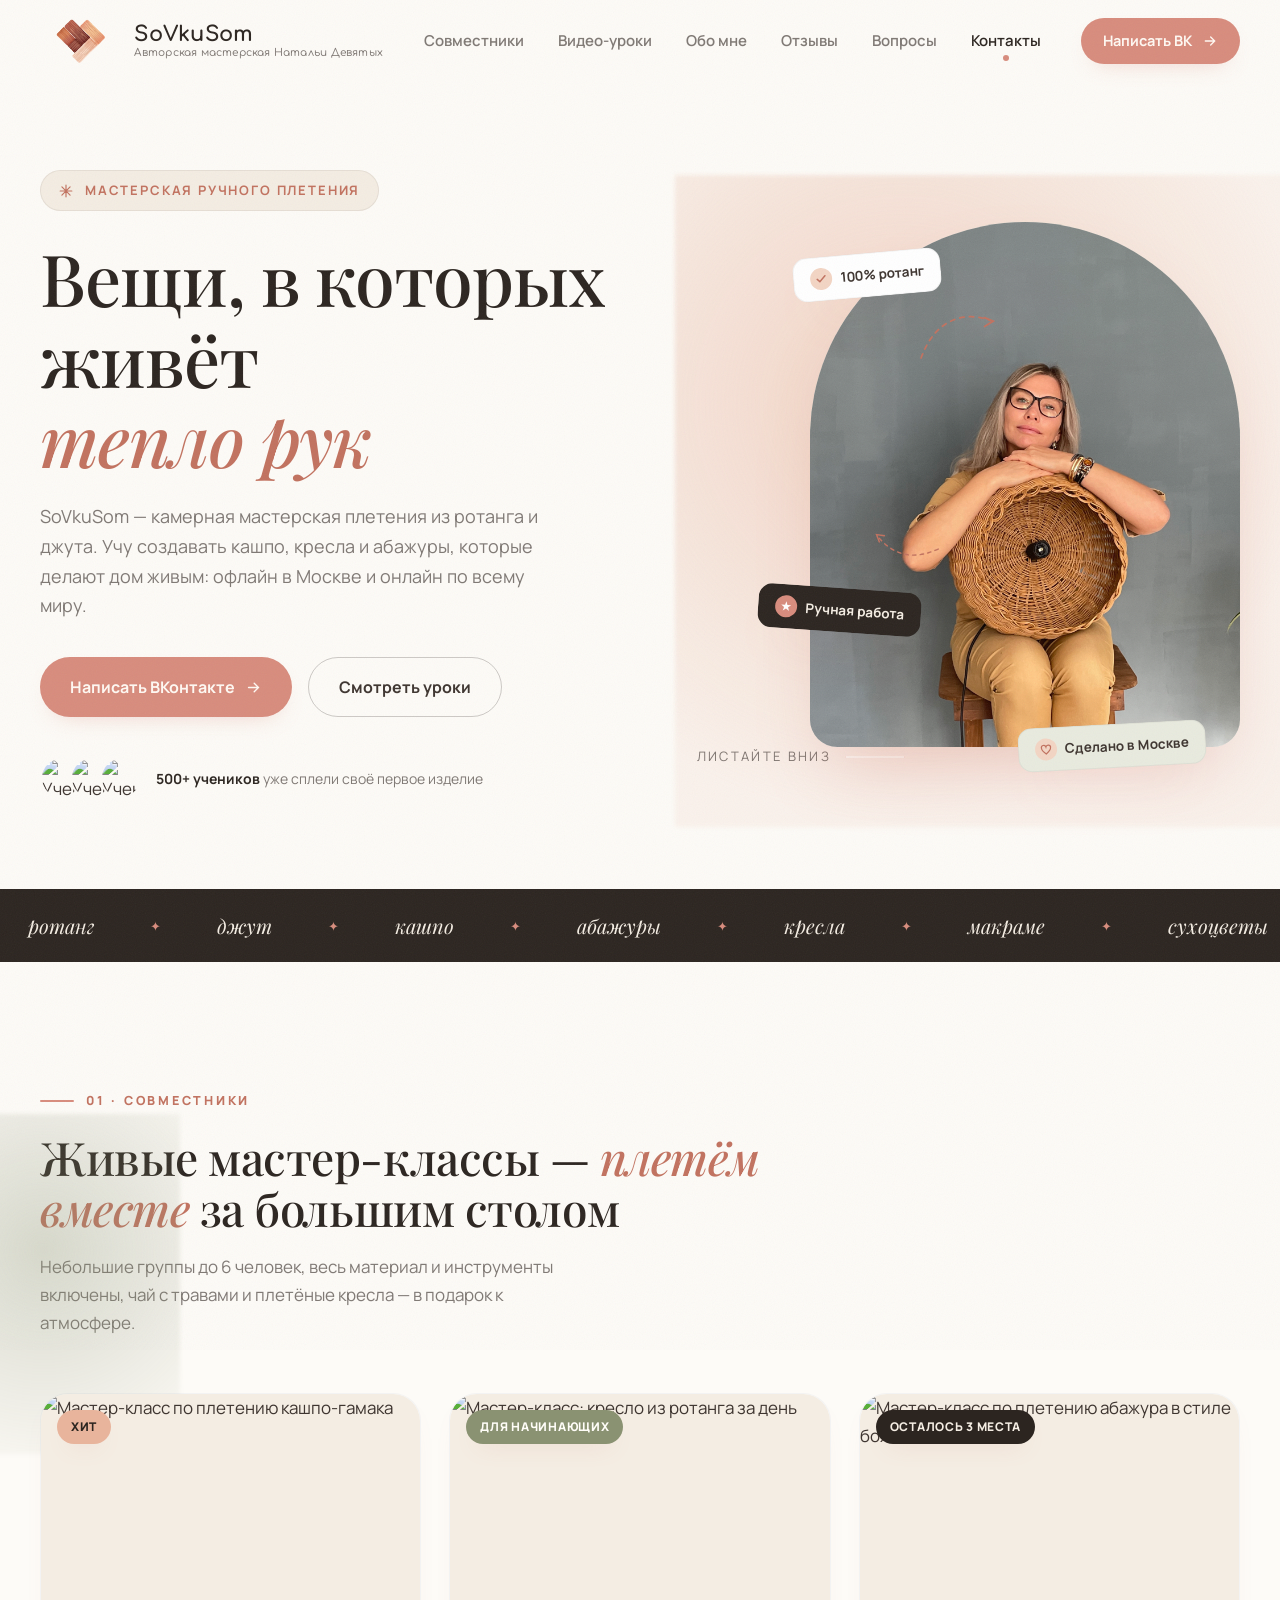
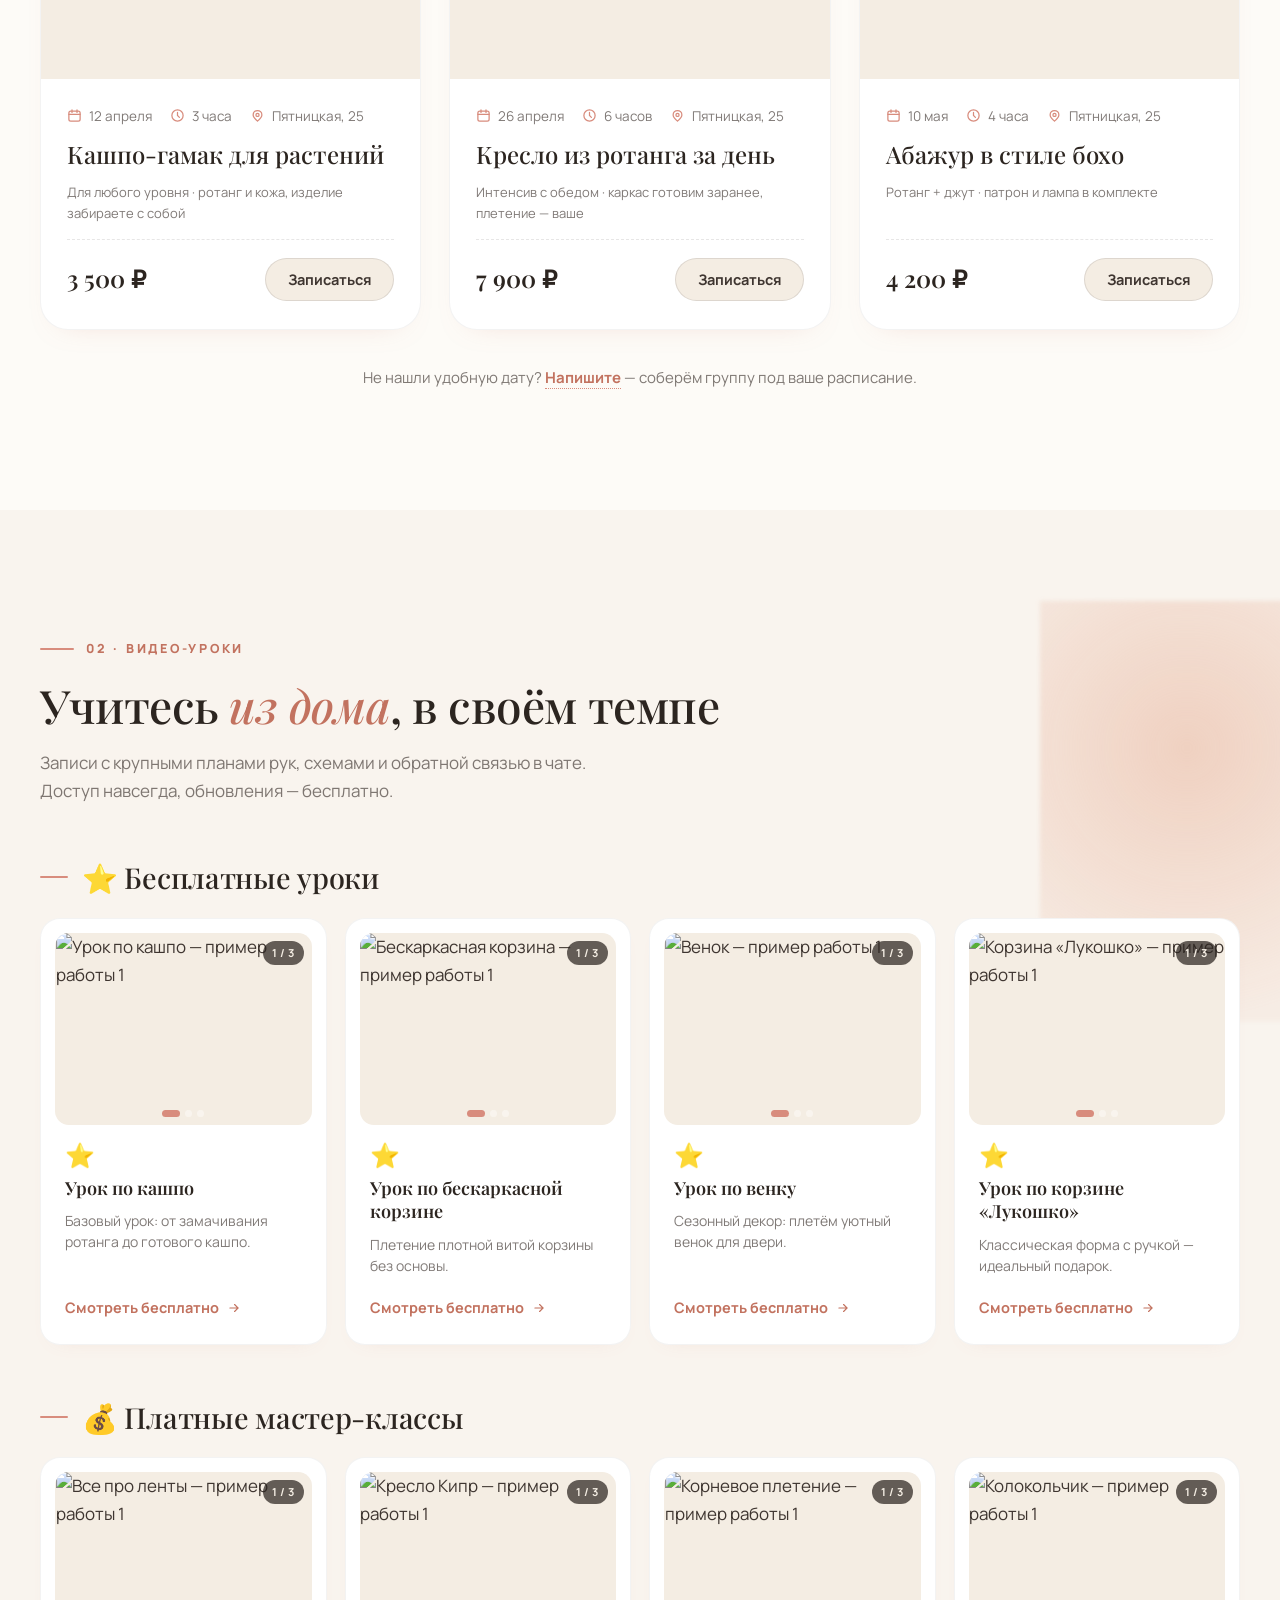
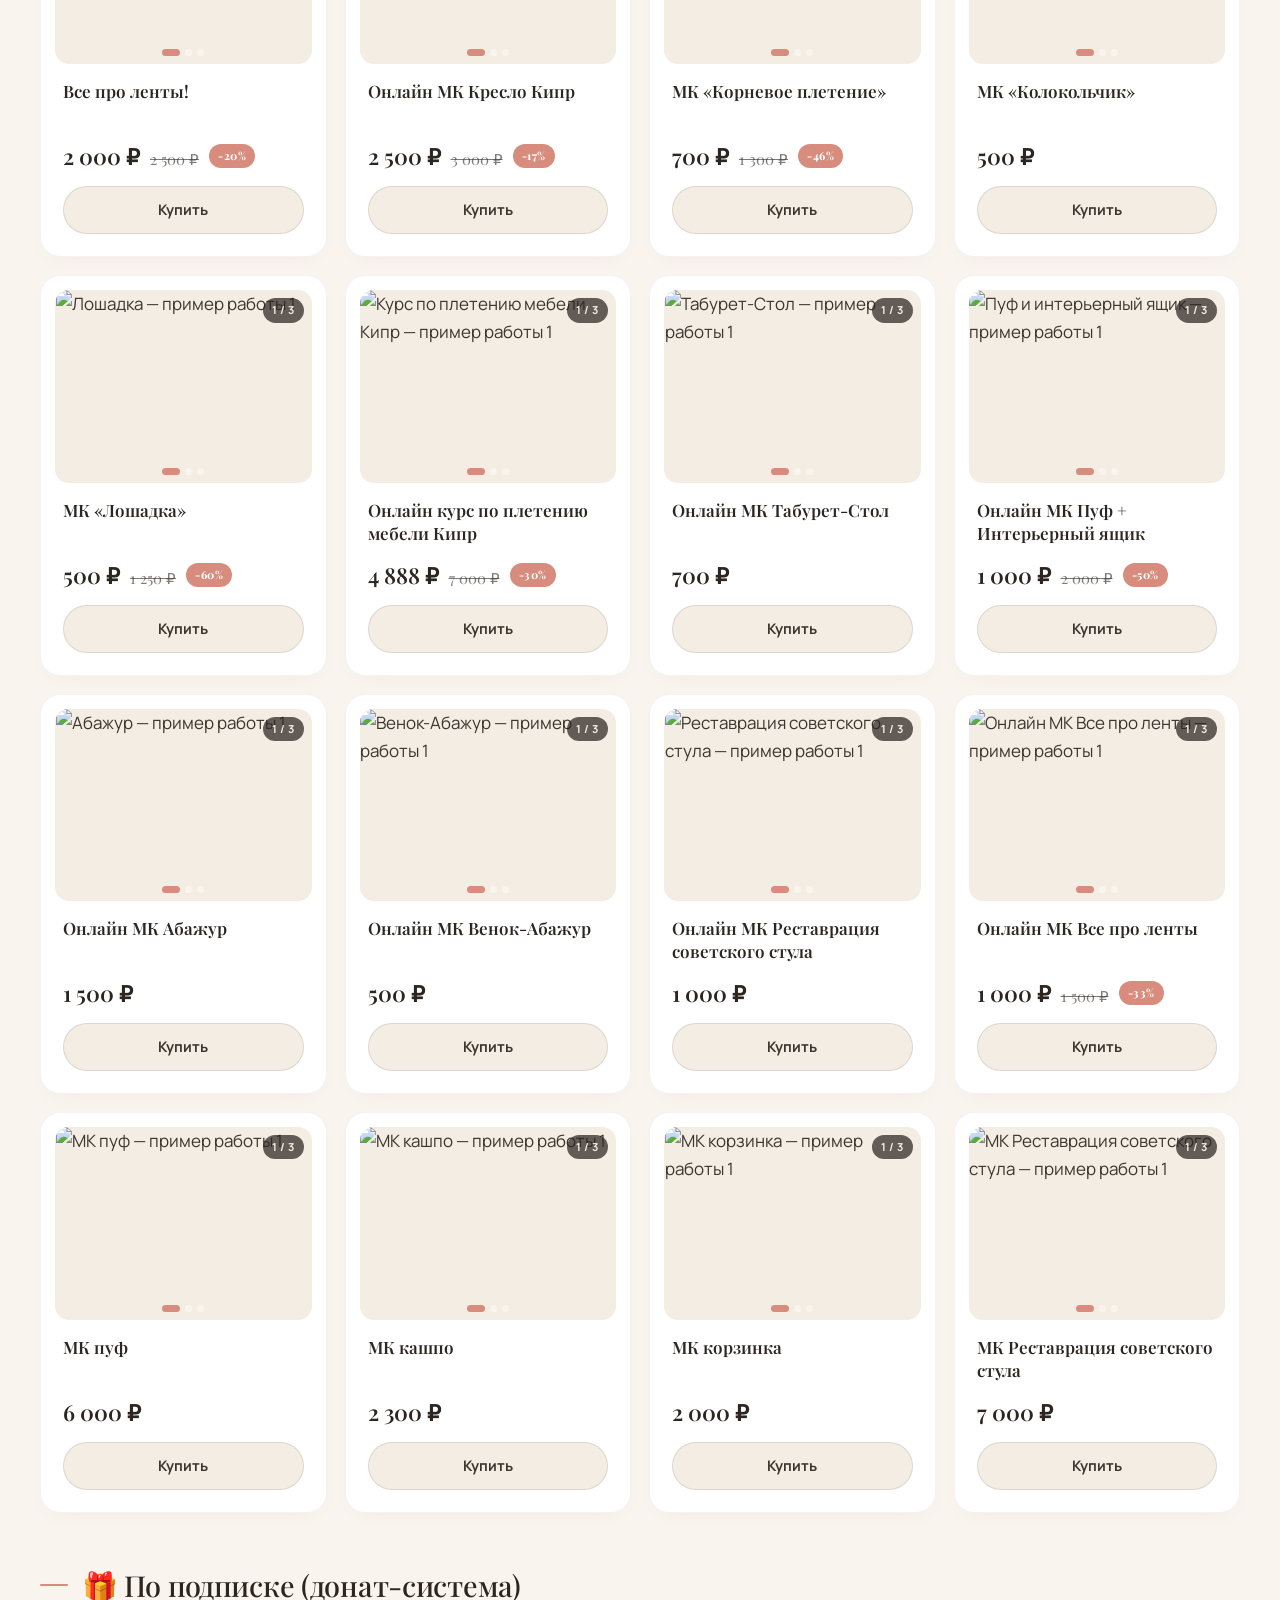
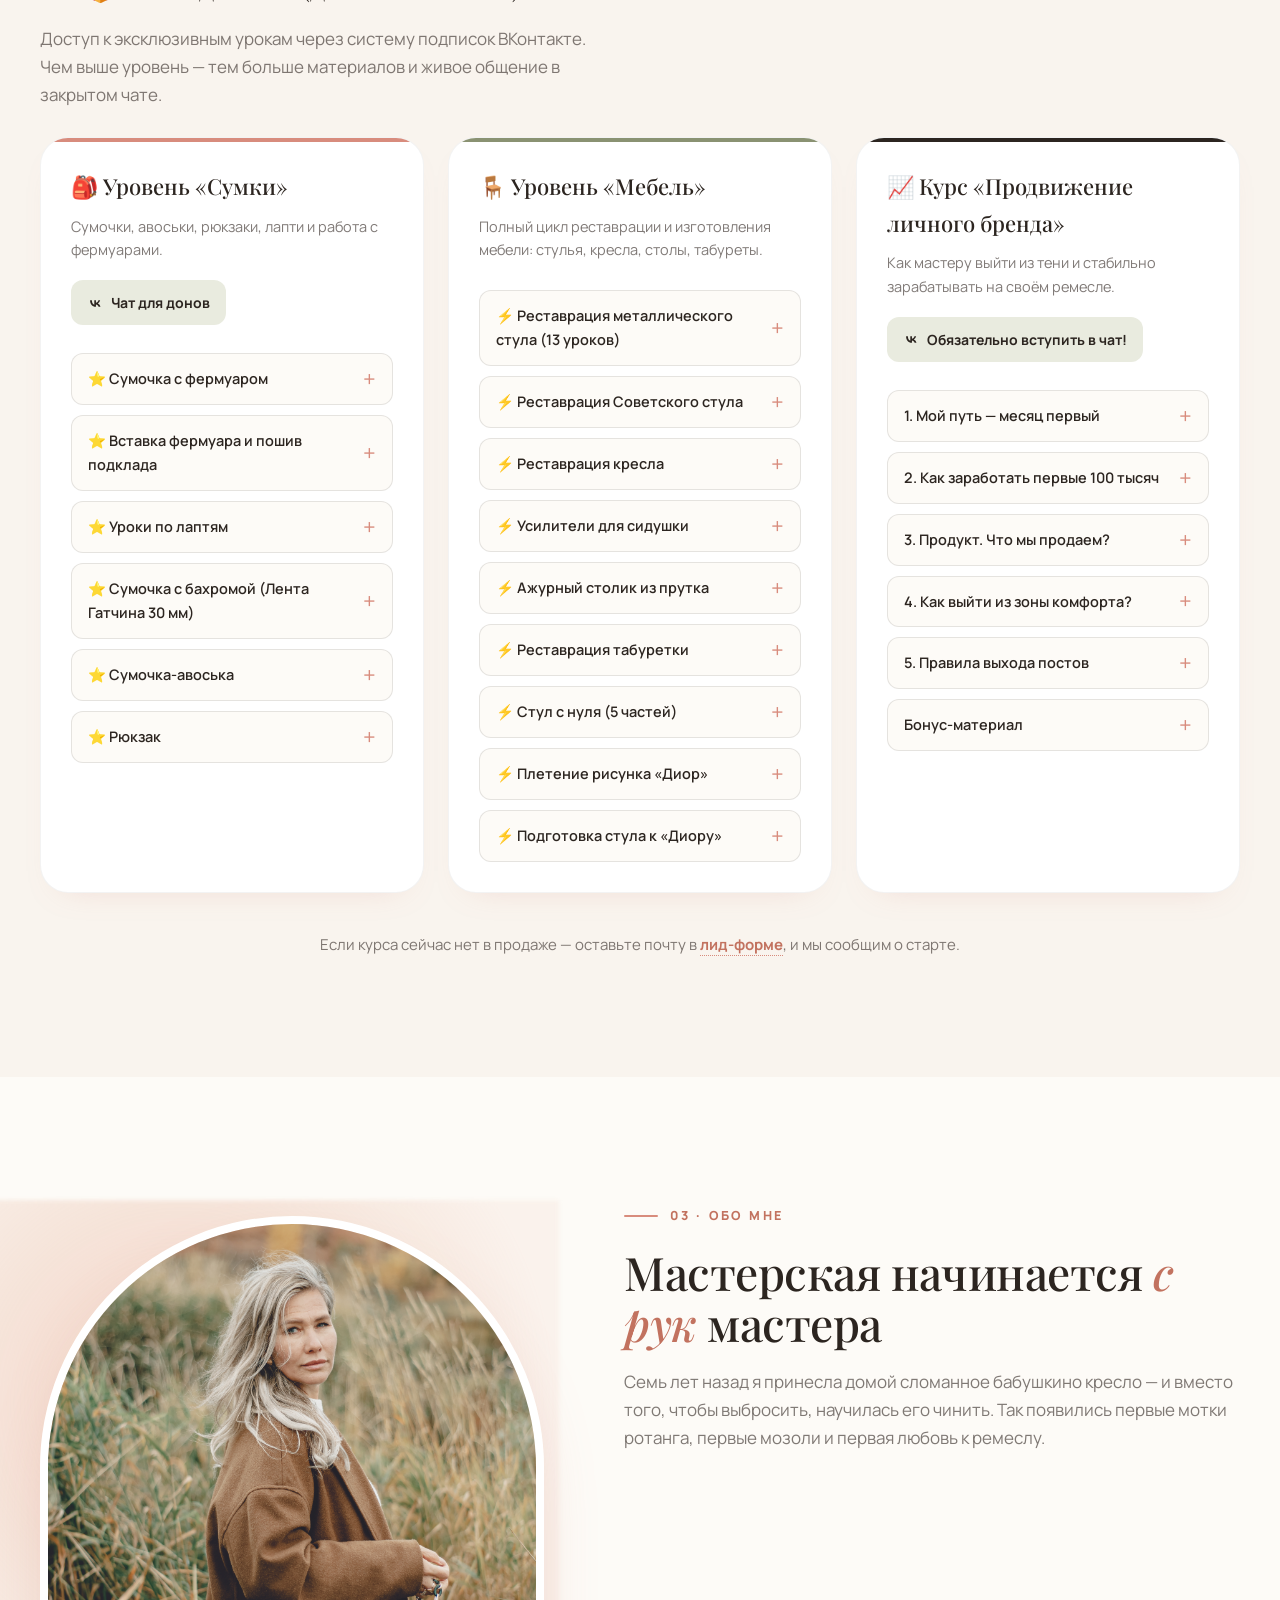
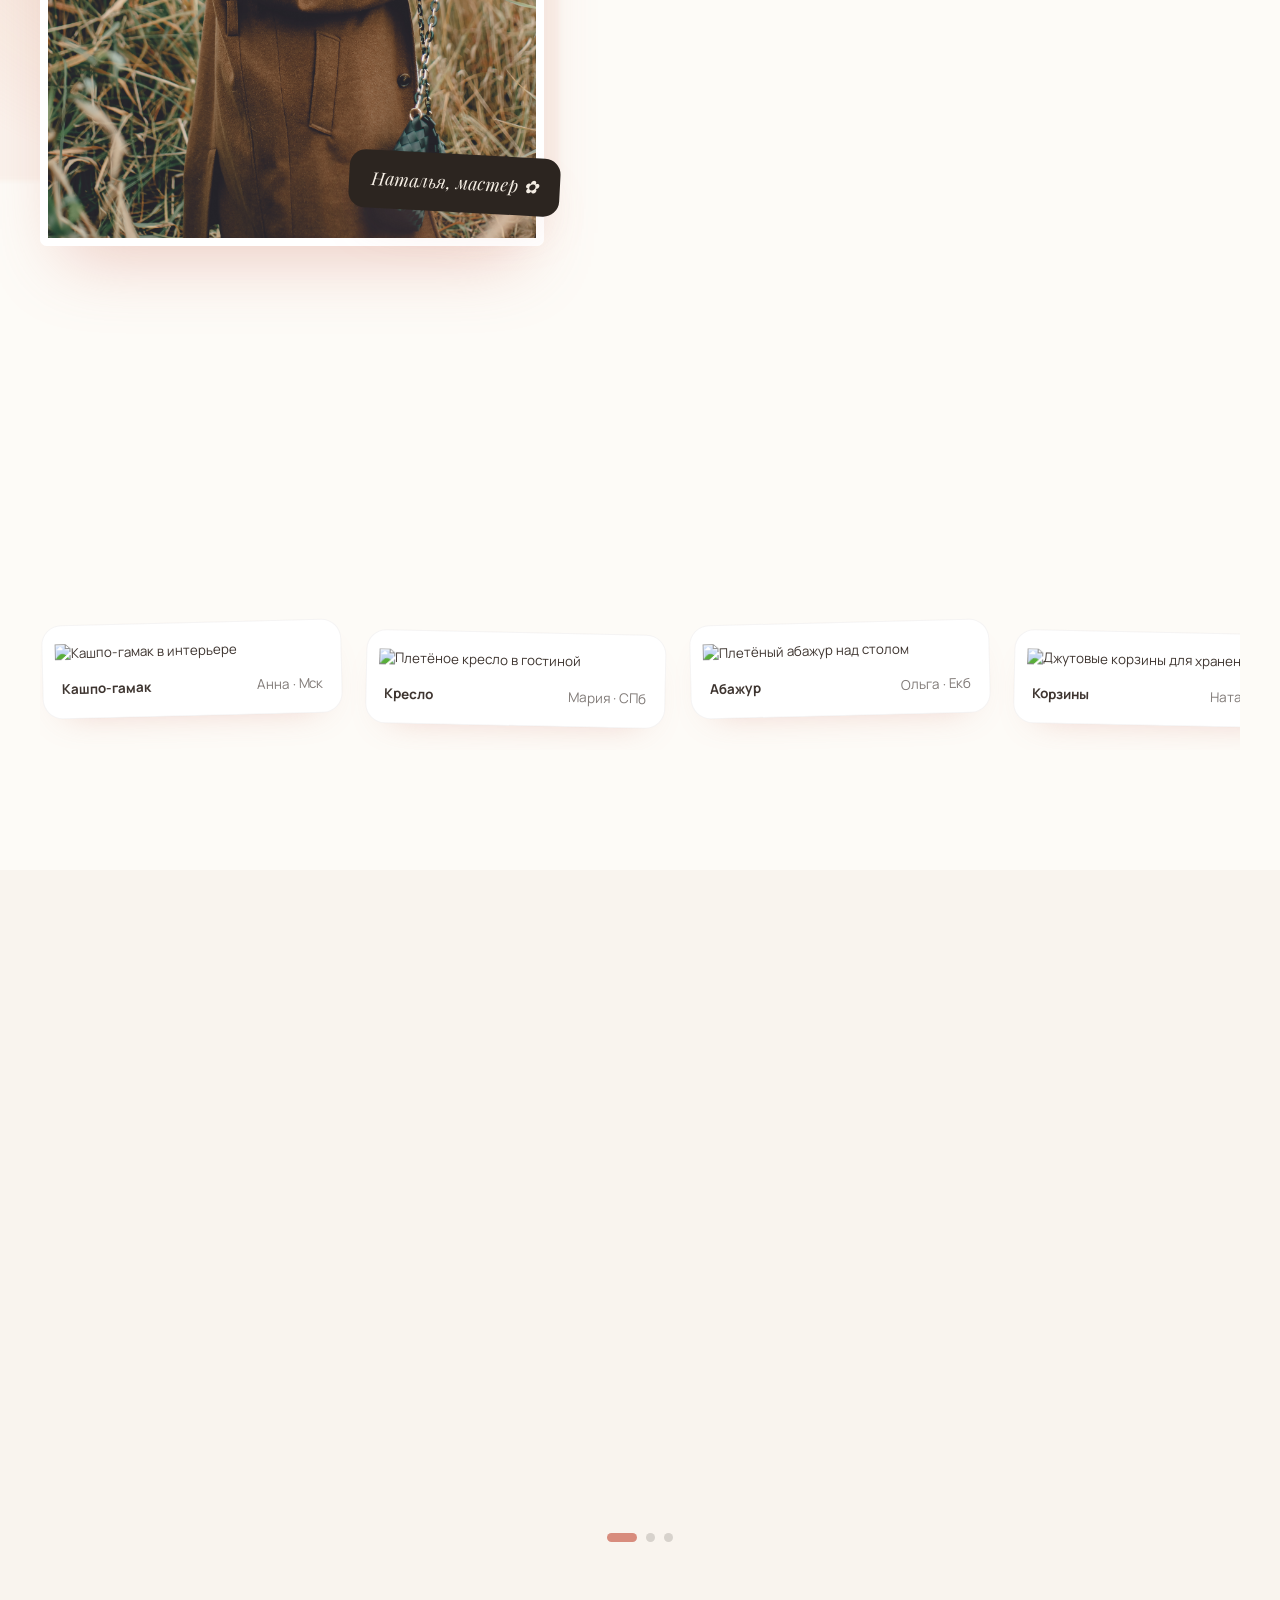
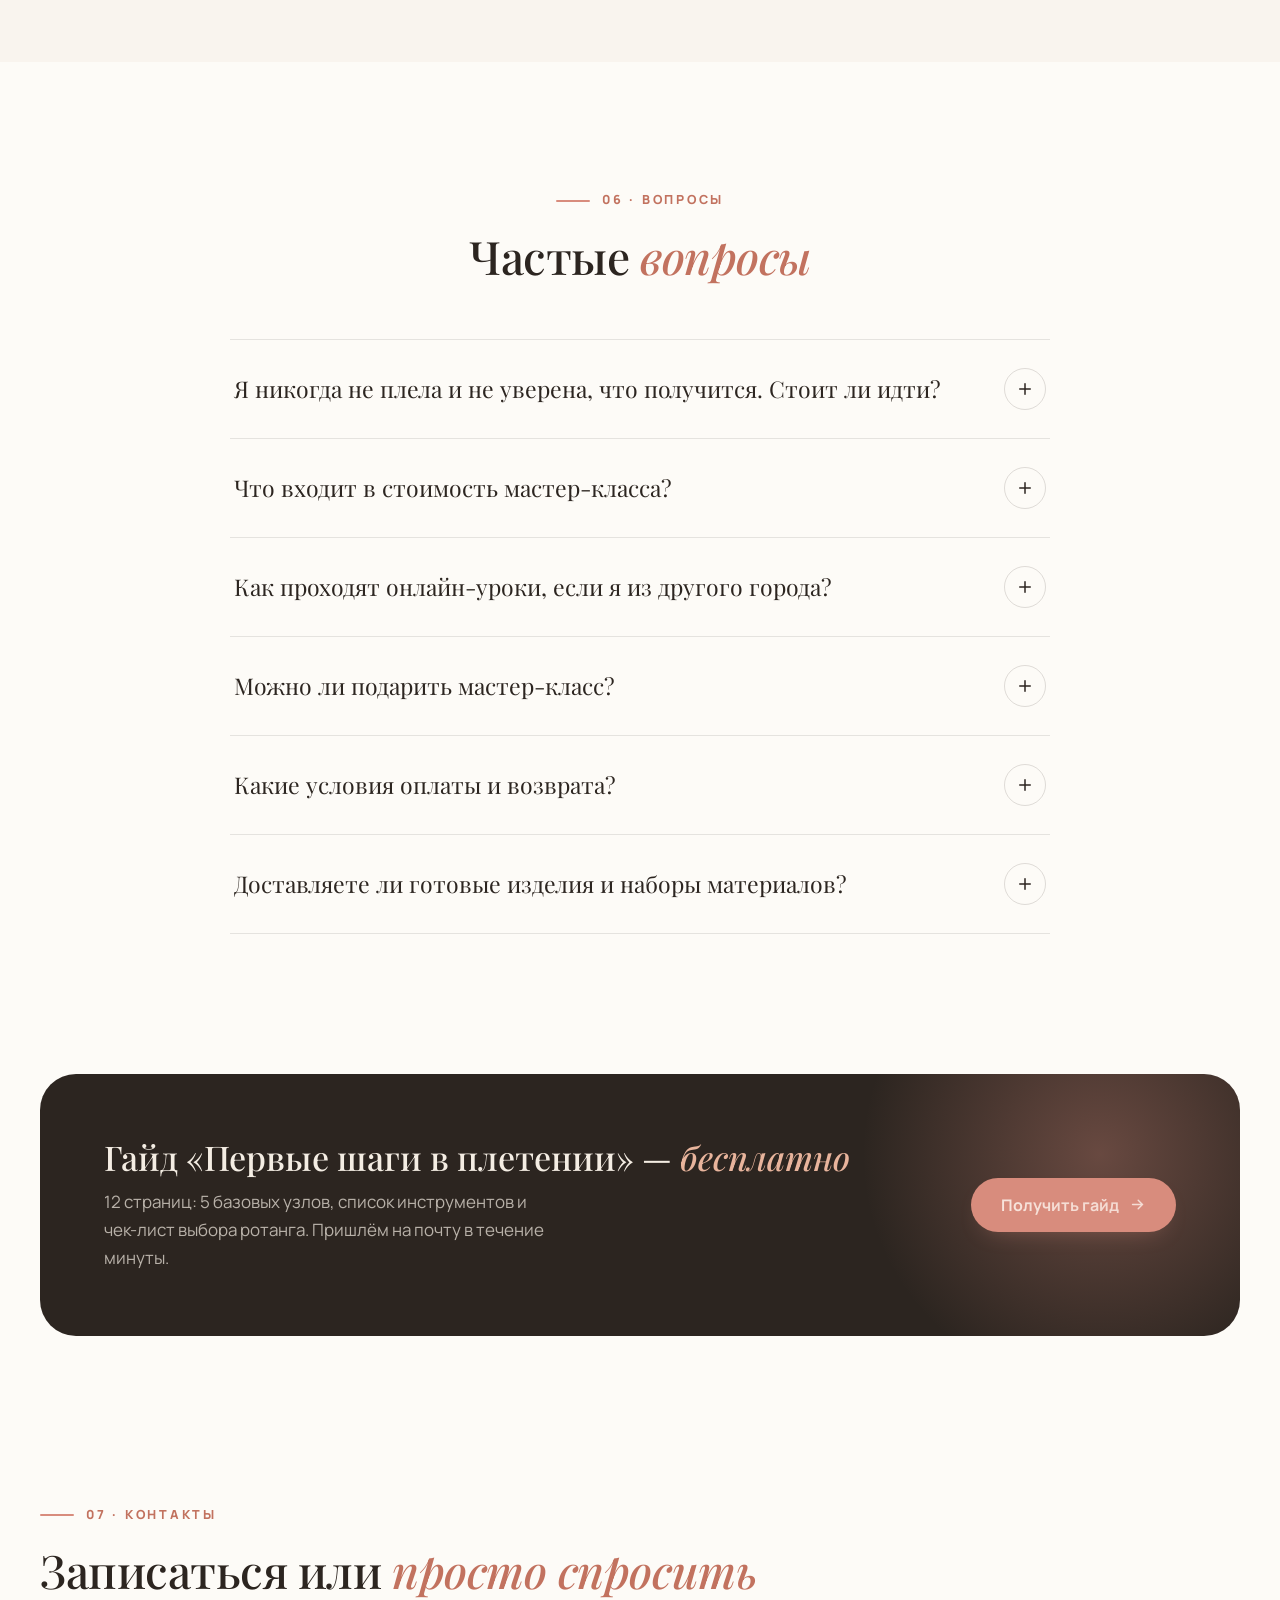
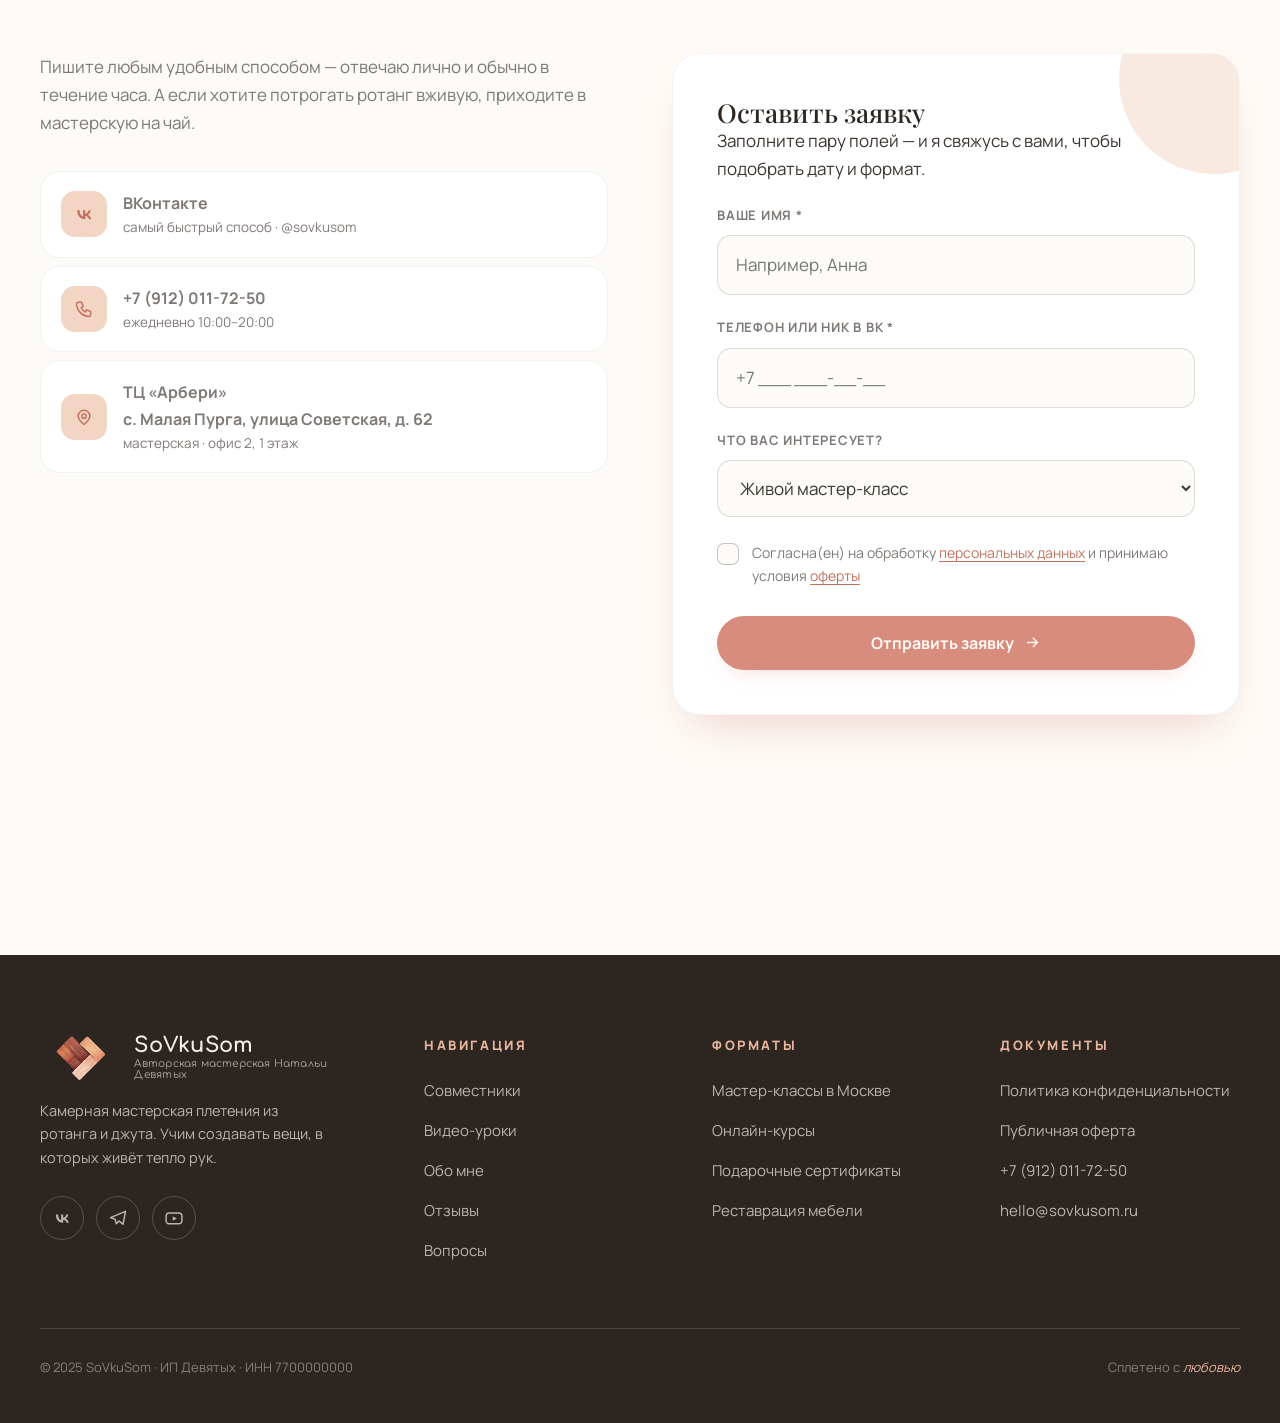
==== commit a701fd60: "Update" ====
--- a/index2.html
+++ b/index2.html
@@ -8,78 +8,72 @@
 <link rel="icon" href="data:image/svg+xml,<svg xmlns='http://www.w3.org/2000/svg' viewBox='0 0 100 100'><text y='.9em' font-size='90'>🧺</text></svg>">
 <link rel="preconnect" href="https://fonts.googleapis.com">
 <link rel="preconnect" href="https://fonts.gstatic.com" crossorigin>
-<link href="https://fonts.googleapis.com/css2?family=Playfair+Display:ital,wght@0,400;0,500;0,600;0,700;1,400;1,500;1,600&family=Manrope:wght@400;500;600;700;800&display=swap" rel="stylesheet">
+<link href="https://fonts.googleapis.com/css2?family=Playfair+Display:ital,wght@0,400;0,500;0,600;0,700;1,400;1,500;1,600&family=Manrope:wght@400;500;600;700;800&family=Comfortaa:wght@400;500;600;700&display=swap" rel="stylesheet">
 <style>
 /* ============================================================
-   SoVkuSom · Landing · Design Tokens
+SoVkuSom · Landing · Design Tokens
 ============================================================ */
 :root{
-  --bg:        #FDFBF7;
-  --bg-2:      #F9F4EE;
-  --cream:     #F4EDE3;
-  --card:      #FFFFFF;
-  --peach:     #E8B49C;
-  --peach-soft:#F3D5C4;
-  --terra:     #D88C7D;
-  --terra-dk:  #C2725F;
-  --ink:       #3E3530;
-  --ink-deep:  #2C2520;
-  --ink-soft:  rgba(62,53,48,.66);
-  --sage:      #8A9272;
-  --sage-soft: #E9EBDF;
-  --error:     #C25B4A;
-  --line:      rgba(62,53,48,.12);
-  --shadow-sm: 0 10px 24px -14px rgba(216,140,125,.45);
-  --shadow-md: 0 24px 48px -20px rgba(216,140,125,.40);
-  --shadow-lg: 0 34px 70px -24px rgba(216,140,125,.45);
-  --r-lg: 28px; --r-md: 20px; --r-sm: 16px;
-  --font-head: "Playfair Display", Georgia, serif;
-  --font-body: "Manrope", "Segoe UI", sans-serif;
-  --container: 1200px;
-  --ease: cubic-bezier(.22,1,.36,1);
+--bg:        #FDFBF7;
+--bg-2:      #F9F4EE;
+--cream:     #F4EDE3;
+--card:      #FFFFFF;
+--peach:     #E8B49C;
+--peach-soft:#F3D5C4;
+--terra:     #D88C7D;
+--terra-dk:  #C2725F;
+--ink:       #3E3530;
+--ink-deep:  #2C2520;
+--ink-soft:  rgba(62,53,48,.66);
+--sage:      #8A9272;
+--sage-soft: #E9EBDF;
+--error:     #C25B4A;
+--line:      rgba(62,53,48,.12);
+--shadow-sm: 0 10px 24px -14px rgba(216,140,125,.45);
+--shadow-md: 0 24px 48px -20px rgba(216,140,125,.40);
+--shadow-lg: 0 34px 70px -24px rgba(216,140,125,.45);
+--r-lg: 28px; --r-md: 20px; --r-sm: 16px;
+--font-head: "Playfair Display", Georgia, serif;
+--font-body: "Manrope", "Segoe UI", sans-serif;
+--container: 1200px;
+--ease: cubic-bezier(.22,1,.36,1);
 }
-
 *{margin:0;padding:0;box-sizing:border-box}
 html{scroll-behavior:smooth;scroll-padding-top:96px}
 body{
-  font-family:var(--font-body);
-  background:var(--bg);
-  color:var(--ink);
-  font-size:17px;line-height:1.65;
-  -webkit-font-smoothing:antialiased;
-  overflow-x:hidden;
+font-family:var(--font-body);
+background:var(--bg);
+color:var(--ink);
+font-size:17px;line-height:1.65;
+-webkit-font-smoothing:antialiased;
+overflow-x:hidden;
 }
 img{display:block;max-width:100%}
 a{color:inherit;text-decoration:none}
 button{font-family:inherit;cursor:pointer;border:none;background:none;color:inherit}
 ::selection{background:var(--peach);color:var(--ink-deep)}
 :focus-visible{outline:2px solid var(--terra);outline-offset:3px;border-radius:6px}
-
 h1,h2,h3{font-family:var(--font-head);font-weight:500;line-height:1.12;color:var(--ink-deep)}
 h2{font-size:clamp(1.9rem,3.6vw,2.9rem);letter-spacing:-.01em}
 h2 em, h1 em{font-style:italic;color:var(--terra-dk)}
 .lead{color:var(--ink-soft);max-width:56ch}
-
 .container{width:min(var(--container),calc(100% - 40px));margin-inline:auto}
 @media (min-width:768px) and (max-width:1199px){.container{width:min(688px,calc(100% - 48px))}}
-
 /* ---------- Grain overlay ---------- */
 .grain{position:fixed;inset:-50%;width:200%;height:200%;pointer-events:none;z-index:2000;opacity:.055;
-  background-image:url("data:image/svg+xml,%3Csvg xmlns='http://www.w3.org/2000/svg' width='200' height='200'%3E%3Cfilter id='n'%3E%3CfeTurbulence type='fractalNoise' baseFrequency='0.9' numOctaves='2' stitchTiles='stitch'/%3E%3C/filter%3E%3Crect width='100%25' height='100%25' filter='url(%23n)'/%3E%3C/svg%3E");
-  animation:grain 9s steps(6) infinite}
+background-image:url("data:image/svg+xml,%3Csvg xmlns='http://www.w3.org/2000/svg' width='200' height='200'%3E%3Cfilter id='n'%3E%3CfeTurbulence type='fractalNoise' baseFrequency='0.9' numOctaves='2' stitchTiles='stitch'/%3E%3C/filter%3E%3Crect width='100%25' height='100%25' filter='url(%23n)'/%3E%3C/svg%3E");
+animation:grain 9s steps(6) infinite}
 @keyframes grain{0%,100%{transform:translate(0,0)}20%{transform:translate(-2%,1%)}40%{transform:translate(1%,-2%)}60%{transform:translate(-1%,2%)}80%{transform:translate(2%,1%)}}
-
 /* ---------- Custom cursor ---------- */
 #cursor{position:fixed;top:0;left:0;width:14px;height:14px;border-radius:50%;background:var(--terra);
-  pointer-events:none;z-index:3000;opacity:0;transform:translate(-50%,-50%);
-  transition:width .25s var(--ease),height .25s var(--ease),opacity .3s,background .3s;mix-blend-mode:multiply}
+pointer-events:none;z-index:3000;opacity:0;transform:translate(-50%,-50%);
+transition:width .25s var(--ease),height .25s var(--ease),opacity .3s,background .3s;mix-blend-mode:multiply}
 #cursor.big{width:52px;height:52px;background:var(--peach);opacity:.55}
 @media (pointer:coarse){#cursor{display:none}}
-
 /* ---------- Buttons ---------- */
 .btn{display:inline-flex;align-items:center;justify-content:center;gap:10px;
-  padding:16px 30px;border-radius:999px;font-weight:700;font-size:16px;
-  transition:transform .3s var(--ease),box-shadow .3s,background .3s,color .3s,border-color .3s;white-space:nowrap}
+padding:16px 30px;border-radius:999px;font-weight:700;font-size:16px;
+transition:transform .3s var(--ease),box-shadow .3s,background .3s,color .3s,border-color .3s;white-space:nowrap}
 .btn .arr{transition:transform .3s var(--ease);flex:none}
 .btn:hover .arr{transform:translateX(5px)}
 .btn-primary{background:var(--terra);color:#FFF9F3;box-shadow:var(--shadow-sm)}
@@ -92,49 +86,54 @@
 .btn-sm{padding:11px 22px;font-size:14.5px}
 .btn[disabled]{opacity:.45;pointer-events:none}
 .icon-btn{width:52px;height:52px;border-radius:50%;display:grid;place-items:center;flex:none;
-  border:1.5px solid rgba(62,53,48,.18);background:rgba(255,255,255,.6);transition:.3s var(--ease)}
+border:1.5px solid rgba(62,53,48,.18);background:rgba(255,255,255,.6);transition:.3s var(--ease)}
 .icon-btn:hover{background:var(--peach);border-color:var(--peach)}
 .icon-btn[disabled]{opacity:.3;pointer-events:none}
-
 /* ---------- Scroll reveal ---------- */
 .rv{opacity:0;transform:translateY(26px);transition:opacity .8s ease,transform .8s var(--ease);transition-delay:var(--d,0s)}
 .rv.on{opacity:1;transform:none}
-
 /* ---------- Blobs / decor ---------- */
 .blob{position:absolute;pointer-events:none;z-index:0;filter:blur(2px);
-  animation:blobMorph 18s ease-in-out infinite alternate}
+animation:blobMorph 18s ease-in-out infinite alternate}
 .blob-peach{background:radial-gradient(circle at 35% 35%,rgba(232,180,156,.55),rgba(232,180,156,.12) 70%)}
 .blob-sage{background:radial-gradient(circle at 60% 40%,rgba(138,146,114,.32),rgba(138,146,114,.06) 70%)}
 @keyframes blobMorph{
-  0%{border-radius:58% 42% 55% 45%/48% 55% 45% 52%}
-  50%{border-radius:45% 55% 40% 60%/55% 42% 58% 45%}
-  100%{border-radius:60% 40% 52% 48%/42% 58% 42% 58%}}
-
+0%{border-radius:58% 42% 55% 45%/48% 55% 45% 52%}
+50%{border-radius:45% 55% 40% 60%/55% 42% 58% 45%}
+100%{border-radius:60% 40% 52% 48%/42% 58% 42% 58%}}
 /* ---------- Section header ---------- */
 .section{padding:120px 0;position:relative}
 @media (max-width:767px){.section{padding:72px 0}}
 .sec-head{margin-bottom:56px;max-width:760px}
 .eyebrow{display:inline-flex;align-items:center;gap:12px;font-size:12.5px;font-weight:800;
-  letter-spacing:.22em;text-transform:uppercase;color:var(--terra-dk);margin-bottom:20px}
+letter-spacing:.22em;text-transform:uppercase;color:var(--terra-dk);margin-bottom:20px}
 .eyebrow::before{content:"";width:34px;height:2px;background:var(--terra);border-radius:2px}
 .sec-head .lead{margin-top:18px}
-
 /* ============================================================
-   HEADER
+HEADER
 ============================================================ */
 .header{position:fixed;inset:0 0 auto;z-index:900;padding:18px 0;transition:padding .35s var(--ease),background .35s,box-shadow .35s,backdrop-filter .35s}
 .header.is-scrolled{padding:10px 0;background:rgba(253,251,247,.72);
-  -webkit-backdrop-filter:blur(12px) saturate(1.15);backdrop-filter:blur(12px) saturate(1.15);
-  box-shadow:0 10px 30px -18px rgba(216,140,125,.35);border-bottom:1px solid rgba(62,53,48,.07)}
+-webkit-backdrop-filter:blur(12px) saturate(1.15);backdrop-filter:blur(12px) saturate(1.15);
+box-shadow:0 10px 30px -18px rgba(216,140,125,.35);border-bottom:1px solid rgba(62,53,48,.07)}
 .header-inner{display:flex;align-items:center;justify-content:space-between;gap:24px}
-.logo{font-family:var(--font-head);font-style:italic;font-weight:600;font-size:26px;letter-spacing:.01em;display:flex;align-items:center;gap:10px}
+/* ---------- Logo lockup (иконка + название текстом, Comfortaa) ---------- */
+.logo{display:flex;align-items:center;gap:12px}
+.logo img{height:46px;width:auto;object-fit:contain;display:block;flex:none}
+@media (max-width:980px){.logo img{height:40px}}
+.logo-text{display:flex;flex-direction:column;gap:3px;line-height:1}
+.logo-name{font-family:"Comfortaa",var(--font-body);font-weight:700;font-size:21px;letter-spacing:.01em;color:var(--ink-deep)}
+.logo-sub{font-family:"Comfortaa",var(--font-body);font-size:10.5px;font-weight:500;color:var(--ink-soft);letter-spacing:.02em}
+@media (max-width:480px){.logo-sub{display:none}}
+.footer .logo-name{color:var(--cream)}
+.footer .logo-sub{color:rgba(244,237,227,.6)}
 .logo b{color:var(--terra-dk);font-weight:600}
 .logo .dot{width:9px;height:9px;border-radius:50%;background:var(--terra);flex:none;animation:pulse 3s ease-in-out infinite}
 @keyframes pulse{0%,100%{transform:scale(1);opacity:1}50%{transform:scale(1.5);opacity:.55}}
 .nav{display:flex;gap:34px;align-items:center}
 .nav a{position:relative;font-size:15px;font-weight:600;color:var(--ink-soft);padding:6px 0;transition:color .3s}
 .nav a::after{content:"";position:absolute;left:50%;bottom:-2px;width:6px;height:6px;border-radius:50%;
-  background:var(--terra);transform:translate(-50%,8px) scale(0);transition:.35s var(--ease)}
+background:var(--terra);transform:translate(-50%,8px) scale(0);transition:.35s var(--ease)}
 .nav a:hover,.nav a.active{color:var(--ink-deep)}
 .nav a:hover::after,.nav a.active::after{transform:translate(-50%,0) scale(1)}
 .header-cta{display:flex;gap:14px;align-items:center}
@@ -146,15 +145,14 @@
 body.drawer-open .burger span::before{top:0;transform:rotate(45deg)}
 body.drawer-open .burger span::after{top:0;transform:rotate(-45deg)}
 @media (max-width:980px){.nav,.header-cta .btn{display:none}.burger{display:grid}}
-
 /* ---------- Drawer ---------- */
 .drawer{position:fixed;inset:0;z-index:1000;background:var(--bg-2);display:flex;flex-direction:column;
-  padding:110px 32px 40px;transform:translateX(102%);transition:transform .55s var(--ease);visibility:hidden}
+padding:110px 32px 40px;transform:translateX(102%);transition:transform .55s var(--ease);visibility:hidden}
 .drawer.open{transform:none;visibility:visible}
 .drawer nav{display:flex;flex-direction:column;gap:6px}
 .drawer nav a{font-family:var(--font-head);font-size:clamp(30px,8vw,42px);padding:10px 0;
-  border-bottom:1px solid var(--line);display:flex;justify-content:space-between;align-items:center;
-  opacity:0;transform:translateY(20px);transition:opacity .5s ease,transform .5s var(--ease)}
+border-bottom:1px solid var(--line);display:flex;justify-content:space-between;align-items:center;
+opacity:0;transform:translateY(20px);transition:opacity .5s ease,transform .5s var(--ease)}
 .drawer.open nav a{opacity:1;transform:none}
 .drawer.open nav a:nth-child(1){transition-delay:.10s}.drawer.open nav a:nth-child(2){transition-delay:.16s}
 .drawer.open nav a:nth-child(3){transition-delay:.22s}.drawer.open nav a:nth-child(4){transition-delay:.28s}
@@ -163,14 +161,13 @@
 .drawer-foot{margin-top:auto;display:flex;flex-direction:column;gap:14px}
 .drawer-foot .btn{width:100%}
 .drawer-note{font-size:14px;color:var(--ink-soft);text-align:center}
-
 /* ============================================================
-   HERO
+HERO
 ============================================================ */
 .hero{position:relative;padding:170px 0 90px;overflow:hidden}
 .hero-grid{display:grid;grid-template-columns:1.05fr .95fr;gap:56px;align-items:center;position:relative;z-index:2}
 .hero-eyebrow{display:inline-flex;align-items:center;gap:12px;background:var(--cream);border:1px solid rgba(62,53,48,.08);
-  padding:9px 18px;border-radius:999px;font-size:13px;font-weight:700;letter-spacing:.14em;text-transform:uppercase;color:var(--terra-dk)}
+padding:9px 18px;border-radius:999px;font-size:13px;font-weight:700;letter-spacing:.14em;text-transform:uppercase;color:var(--terra-dk)}
 .hero-eyebrow svg{flex:none}
 .hero h1{font-size:clamp(2.5rem,5.6vw,4.5rem);margin:26px 0 24px;letter-spacing:-.015em}
 .hero h1 .mask{display:block;overflow:hidden;padding-bottom:.08em;margin-bottom:-.08em}
@@ -185,17 +182,16 @@
 .hero-trust .avs img:first-child{margin-left:0}
 .hero-trust span{font-size:14px;color:var(--ink-soft)}
 .hero-trust b{color:var(--ink-deep)}
-
 .hero-visual{position:relative;min-height:520px}
 .hero-photo{position:relative;width:min(430px,88%);margin-left:auto;z-index:2}
 .hero-photo .frame{border-radius:220px 220px var(--r-lg) var(--r-lg);overflow:hidden;
-  box-shadow:var(--shadow-lg);aspect-ratio:9/11;background:var(--cream)}
+box-shadow:var(--shadow-lg);aspect-ratio:9/11;background:var(--cream)}
 .hero-photo img{width:100%;height:100%;object-fit:cover;animation:kenburns 16s ease-in-out infinite alternate}
 @keyframes kenburns{from{transform:scale(1) translateY(0)}to{transform:scale(1.07) translateY(-10px)}}
 .hero-blob{width:120%;aspect-ratio:1;top:-8%;right:-16%}
 .sticker{position:absolute;background:#fff;border-radius:14px;padding:10px 16px;font-size:13.5px;font-weight:700;
-  box-shadow:var(--shadow-md);display:flex;align-items:center;gap:8px;z-index:3;
-  animation:floaty 6s ease-in-out infinite;border:1px solid rgba(62,53,48,.06)}
+box-shadow:var(--shadow-md);display:flex;align-items:center;gap:8px;z-index:3;
+animation:floaty 6s ease-in-out infinite;border:1px solid rgba(62,53,48,.06)}
 .sticker .tick{width:22px;height:22px;border-radius:50%;display:grid;place-items:center;flex:none;background:var(--peach-soft);color:var(--terra-dk)}
 .sticker-1{top:6%;left:-4%;transform:rotate(-5deg)}
 .sticker-2{bottom:22%;left:-12%;transform:rotate(4deg);animation-delay:1.2s;background:var(--ink-deep);color:var(--cream)}
@@ -209,16 +205,14 @@
 .scroll-hint .line{width:60px;height:1.5px;background:var(--terra);position:relative;overflow:hidden;border-radius:2px}
 .scroll-hint .line::after{content:"";position:absolute;inset:0;background:var(--bg);animation:slideLine 2.2s var(--ease) infinite}
 @keyframes slideLine{from{transform:translateX(-100%)}to{transform:translateX(100%)}}
-
 @media (max-width:980px){
-  .hero{padding:130px 0 60px}
-  .hero-grid{grid-template-columns:1fr;gap:48px}
-  .hero-visual{min-height:0}
-  .hero-photo{margin:0 auto;width:min(400px,92%)}
-  .hero-blob{right:-30%}
-  .scroll-hint{display:none}
+.hero{padding:130px 0 60px}
+.hero-grid{grid-template-columns:1fr;gap:48px}
+.hero-visual{min-height:0}
+.hero-photo{margin:0 auto;width:min(400px,92%)}
+.hero-blob{right:-30%}
+.scroll-hint{display:none}
 }
-
 /* ---------- Marquee ---------- */
 .marquee{background:var(--ink-deep);color:var(--cream);overflow:hidden;padding:20px 0;position:relative}
 .marquee-track{display:flex;gap:0;width:max-content;animation:marquee 30s linear infinite}
@@ -226,17 +220,16 @@
 .marquee span{font-family:var(--font-head);font-style:italic;font-size:20px;padding:0 28px;display:flex;align-items:center;gap:56px;white-space:nowrap}
 .marquee span::after{content:"✦";font-size:13px;color:var(--terra);font-style:normal}
 @keyframes marquee{to{transform:translateX(-50%)}}
-
 /* ============================================================
-   WORKSHOPS (cards)
+WORKSHOPS (cards)
 ============================================================ */
 .workshops{background:var(--bg)}
 .cards-grid{display:grid;grid-template-columns:repeat(3,1fr);gap:28px}
 @media (max-width:1023px){.cards-grid{grid-template-columns:repeat(2,1fr)}}
 @media (max-width:639px){.cards-grid{grid-template-columns:1fr}}
 .w-card{background:var(--card);border-radius:var(--r-lg);overflow:hidden;display:flex;flex-direction:column;
-  border:1px solid rgba(62,53,48,.06);box-shadow:0 12px 30px -22px rgba(216,140,125,.35);
-  transition:transform .45s var(--ease),box-shadow .45s}
+border:1px solid rgba(62,53,48,.06);box-shadow:0 12px 30px -22px rgba(216,140,125,.35);
+transition:transform .45s var(--ease),box-shadow .45s}
 .w-card:hover{transform:translateY(-8px);box-shadow:var(--shadow-lg)}
 .w-media{position:relative;aspect-ratio:4/3;overflow:hidden;background:var(--cream)}
 .w-media img{width:100%;height:100%;object-fit:cover;transition:transform .8s var(--ease)}
@@ -244,10 +237,10 @@
 .w-media::after{content:"";position:absolute;inset:0;background:rgba(44,37,32,.42);opacity:0;transition:opacity .45s}
 .w-card:hover .w-media::after{opacity:1}
 .w-more{position:absolute;left:50%;top:50%;transform:translate(-50%,-40%) scale(.9);z-index:2;color:#FFF7EF;
-  font-weight:700;font-size:15px;display:flex;gap:8px;align-items:center;opacity:0;transition:.45s var(--ease)}
+font-weight:700;font-size:15px;display:flex;gap:8px;align-items:center;opacity:0;transition:.45s var(--ease)}
 .w-card:hover .w-more{opacity:1;transform:translate(-50%,-50%) scale(1)}
 .badge{position:absolute;top:16px;left:16px;z-index:3;background:var(--peach);color:var(--ink-deep);
-  font-size:12px;font-weight:800;letter-spacing:.06em;text-transform:uppercase;padding:7px 14px;border-radius:999px;box-shadow:var(--shadow-sm)}
+font-size:12px;font-weight:800;letter-spacing:.06em;text-transform:uppercase;padding:7px 14px;border-radius:999px;box-shadow:var(--shadow-sm)}
 .badge.sage{background:var(--sage);color:#FFFDF8}
 .badge.dark{background:var(--ink-deep);color:var(--cream)}
 .w-body{padding:26px 26px 28px;display:flex;flex-direction:column;gap:14px;flex:1}
@@ -261,25 +254,24 @@
 .w-note{font-size:13px;color:var(--ink-soft)}
 .empty-hint{margin-top:36px;text-align:center;font-size:15px;color:var(--ink-soft)}
 .empty-hint a{color:var(--terra-dk);font-weight:700;border-bottom:1.5px dotted var(--terra)}
-
 /* ============================================================
-   LESSONS · Bento
+LESSONS · Bento
 ============================================================ */
 .lessons{background:var(--bg-2);overflow:hidden}
 .lessons .blob{width:420px;aspect-ratio:1;top:60px;right:-180px}
 .bento{display:grid;grid-template-columns:repeat(6,1fr);gap:26px;position:relative;z-index:2}
 .l-card{background:var(--card);border-radius:var(--r-lg);overflow:hidden;display:flex;flex-direction:column;
-  border:1px solid rgba(62,53,48,.06);box-shadow:0 12px 30px -22px rgba(216,140,125,.3);
-  transition:transform .45s var(--ease),box-shadow .45s;position:relative}
+border:1px solid rgba(62,53,48,.06);box-shadow:0 12px 30px -22px rgba(216,140,125,.3);
+transition:transform .45s var(--ease),box-shadow .45s;position:relative}
 .l-card:hover{transform:translateY(-8px);box-shadow:var(--shadow-lg)}
 .l-card:nth-child(1){grid-column:span 4}
 .l-card:nth-child(2){grid-column:span 2}
 .l-card:nth-child(3),.l-card:nth-child(4),.l-card:nth-child(5){grid-column:span 2}
 @media (max-width:1023px){
-  .l-card:nth-child(1){grid-column:span 6}
-  .l-card:nth-child(2){grid-column:span 3}
-  .l-card:nth-child(3){grid-column:span 3}
-  .l-card:nth-child(4),.l-card:nth-child(5){grid-column:span 3}
+.l-card:nth-child(1){grid-column:span 6}
+.l-card:nth-child(2){grid-column:span 3}
+.l-card:nth-child(3){grid-column:span 3}
+.l-card:nth-child(4),.l-card:nth-child(5){grid-column:span 3}
 }
 @media (max-width:639px){.l-card{grid-column:span 6 !important}}
 .l-media{position:relative;aspect-ratio:16/9;overflow:hidden;background:var(--cream)}
@@ -289,50 +281,136 @@
 .l-media::after{content:"";position:absolute;inset:0;background:rgba(44,37,32,.38);opacity:0;transition:opacity .4s}
 .l-card:hover .l-media::after{opacity:1}
 .play{position:absolute;left:50%;top:50%;transform:translate(-50%,-50%) scale(.85);z-index:2;width:66px;height:66px;
-  border-radius:50%;background:rgba(253,251,247,.92);display:grid;place-items:center;color:var(--terra-dk);
-  opacity:.92;transition:.4s var(--ease);box-shadow:var(--shadow-md)}
+border-radius:50%;background:rgba(253,251,247,.92);display:grid;place-items:center;color:var(--terra-dk);
+opacity:.92;transition:.4s var(--ease);box-shadow:var(--shadow-md)}
 .l-card:hover .play{transform:translate(-50%,-50%) scale(1.08);background:var(--peach)}
 .play::after{content:"";position:absolute;inset:-9px;border-radius:50%;border:1.5px solid rgba(253,251,247,.75);animation:ring 2.4s ease-out infinite}
 @keyframes ring{from{transform:scale(.8);opacity:1}to{transform:scale(1.35);opacity:0}}
 .dur{position:absolute;right:14px;bottom:14px;z-index:2;background:rgba(44,37,32,.75);color:var(--cream);
-  font-size:12px;font-weight:700;padding:5px 11px;border-radius:999px;letter-spacing:.04em}
+font-size:12px;font-weight:700;padding:5px 11px;border-radius:999px;letter-spacing:.04em}
 .l-body{padding:22px 24px 26px;display:flex;flex-direction:column;gap:10px;flex:1}
 .l-body h3{font-size:21.5px}
 .l-body p{font-size:14.5px;color:var(--ink-soft)}
 .l-foot{margin-top:auto;display:flex;align-items:center;justify-content:space-between;padding-top:16px;border-top:1px dashed var(--line)}
 .l-link{font-size:14px;font-weight:700;color:var(--terra-dk);display:inline-flex;gap:7px;align-items:center;transition:gap .3s}
 .l-link:hover{gap:12px}
-
 /* ============================================================
-   ABOUT
+LESSONS · New sections (free, paid, subscription)
+============================================================ */
+.subsection-title{font-family:var(--font-head);font-size:clamp(1.3rem,2.4vw,1.8rem);color:var(--ink-deep);
+margin:56px 0 24px;display:flex;align-items:center;gap:14px;font-weight:500;letter-spacing:-.01em}
+.subsection-title::before{content:"";width:28px;height:2px;background:var(--terra);border-radius:2px;flex:none}
+.subsection-title:first-of-type{margin-top:40px}
+/* ---------- Mini-carousel: слоты под фото работ ---------- */
+.card-carousel{position:relative;border-radius:14px;overflow:hidden;aspect-ratio:4/3;background:var(--cream);flex:none;min-height:0}
+.cc-track{position:absolute;inset:0;display:flex;overflow-x:auto;scroll-snap-type:x mandatory;scrollbar-width:none;-webkit-overflow-scrolling:touch}
+.cc-track::-webkit-scrollbar{display:none}
+.cc-slide{flex:0 0 100%;min-width:100%;height:100%;scroll-snap-align:start}
+.cc-slide img{width:100%;height:100%;object-fit:cover}
+.cc-count{position:absolute;top:8px;right:8px;z-index:2;background:rgba(44,37,32,.72);color:var(--cream);
+font-size:11px;font-weight:700;padding:3px 9px;border-radius:999px;letter-spacing:.05em;pointer-events:none}
+.cc-dots{position:absolute;left:0;right:0;bottom:8px;z-index:2;display:flex;gap:5px;justify-content:center}
+.cc-dots button{width:7px;height:7px;padding:0;border-radius:50%;background:rgba(253,251,247,.55);transition:.3s var(--ease)}
+.cc-dots button.active{background:var(--terra);width:18px;border-radius:999px}
+.cc-prev,.cc-next{position:absolute;top:50%;transform:translateY(-50%);z-index:2;width:28px;height:28px;border-radius:50%;
+background:rgba(253,251,247,.9);color:var(--terra-dk);display:grid;place-items:center;
+opacity:0;transition:opacity .3s,background .3s;box-shadow:var(--shadow-sm)}
+.cc-prev{left:8px}.cc-next{right:8px}
+.cc-prev:hover,.cc-next:hover{background:var(--peach)}
+.card-carousel:hover .cc-prev,.card-carousel:hover .cc-next,.card-carousel:focus-within .cc-prev,.card-carousel:focus-within .cc-next{opacity:1}
+@media (pointer:coarse){.cc-prev,.cc-next{display:none}}
+/* ---------- Free grid ---------- */
+.free-grid{display:grid;grid-template-columns:repeat(4,1fr);gap:18px;position:relative;z-index:2}
+@media (max-width:1023px){.free-grid{grid-template-columns:repeat(2,1fr)}}
+@media (max-width:540px){.free-grid{grid-template-columns:1fr}}
+.free-card{background:var(--card);border-radius:var(--r-md);padding:14px 14px 24px;
+border:1px solid rgba(62,53,48,.06);box-shadow:0 8px 22px -18px rgba(216,140,125,.3);
+transition:transform .4s var(--ease),box-shadow .4s;display:flex;flex-direction:column;gap:12px;position:relative}
+.free-card:hover{transform:translateY(-5px);box-shadow:var(--shadow-md)}
+.free-card .card-carousel{margin-bottom:6px}
+.free-body{padding:0 10px;display:flex;flex-direction:column;gap:10px;flex:1}
+.free-icon{font-size:24px;line-height:1;flex:none}
+.free-card h3{font-family:var(--font-head);font-size:18px;color:var(--ink-deep);line-height:1.3;font-weight:600}
+.free-card p{font-size:14px;color:var(--ink-soft);line-height:1.5}
+.free-link{margin-top:auto;display:inline-flex;align-items:center;gap:8px;
+color:var(--terra-dk);font-weight:700;font-size:14.5px;padding-top:10px;transition:gap .3s}
+.free-link:hover{gap:12px}
+/* ---------- Paid grid ---------- */
+.paid-grid{display:grid;grid-template-columns:repeat(4,1fr);gap:18px;position:relative;z-index:2}
+@media (max-width:1199px){.paid-grid{grid-template-columns:repeat(3,1fr)}}
+@media (max-width:879px){.paid-grid{grid-template-columns:repeat(2,1fr)}}
+@media (max-width:540px){.paid-grid{grid-template-columns:1fr}}
+.paid-card{background:var(--card);border-radius:var(--r-md);padding:14px 14px 22px;
+border:1px solid rgba(62,53,48,.06);box-shadow:0 8px 22px -18px rgba(216,140,125,.3);
+transition:transform .4s var(--ease),box-shadow .4s;display:flex;flex-direction:column;gap:12px;position:relative}
+.paid-card:hover{transform:translateY(-5px);box-shadow:var(--shadow-md)}
+.paid-card .card-carousel{margin-bottom:4px}
+.paid-body{padding:0 8px;display:flex;flex-direction:column;gap:12px;flex:1}
+.paid-card h3{font-family:var(--font-head);font-size:17px;color:var(--ink-deep);line-height:1.35;min-height:2.7em;font-weight:600}
+.paid-price{display:flex;align-items:baseline;gap:10px;flex-wrap:wrap;font-family:var(--font-head);
+font-size:22px;font-weight:600;color:var(--ink-deep)}
+.paid-price .old{font-size:15px;color:var(--ink-soft);text-decoration:line-through;font-weight:400}
+.paid-price .discount{font-size:11px;font-weight:800;color:#fff;background:var(--terra);
+padding:3px 9px;border-radius:999px;letter-spacing:.05em;align-self:center}
+/* ---------- Subscription grid ---------- */
+.subs-grid{display:grid;grid-template-columns:repeat(3,1fr);gap:24px;margin-top:8px;position:relative;z-index:2}
+@media (max-width:1023px){.subs-grid{grid-template-columns:1fr}}
+.sub-card{background:var(--card);border-radius:var(--r-lg);padding:30px;
+border:1px solid rgba(62,53,48,.06);box-shadow:0 14px 34px -24px rgba(216,140,125,.35);
+position:relative;overflow:hidden;display:flex;flex-direction:column}
+.sub-card::before{content:"";position:absolute;top:0;left:0;right:0;height:4px;background:var(--terra)}
+.sub-card.meal::before{background:var(--sage)}
+.sub-card.promo::before{background:var(--ink-deep)}
+.sub-card h4{font-family:var(--font-head);font-size:22px;color:var(--ink-deep);margin-bottom:10px;font-weight:500}
+.sub-card > p{color:var(--ink-soft);font-size:14.5px;margin-bottom:18px}
+.chat-link{display:inline-flex;align-items:center;gap:8px;background:var(--sage-soft);color:var(--ink-deep);
+padding:11px 16px;border-radius:12px;font-size:14px;font-weight:700;margin-bottom:18px;
+transition:background .3s,transform .3s;width:max-content}
+.chat-link:hover{background:var(--peach-soft);transform:translateY(-2px)}
+.chat-link svg{flex:none}
+.sub-details{border:1px solid var(--line);border-radius:12px;margin-top:10px;overflow:hidden;background:var(--bg)}
+.sub-details summary{padding:13px 16px;cursor:pointer;font-weight:600;color:var(--ink-deep);
+list-style:none;display:flex;align-items:center;justify-content:space-between;gap:12px;
+transition:background .3s;font-size:14.5px}
+.sub-details summary::-webkit-details-marker{display:none}
+.sub-details summary::after{content:"+";font-size:22px;color:var(--terra);transition:transform .3s;flex:none;line-height:1;font-weight:400}
+.sub-details[open] summary::after{transform:rotate(45deg)}
+.sub-details summary:hover{background:var(--bg-2)}
+.sub-list{list-style:none;padding:8px 16px 16px;display:flex;flex-direction:column;gap:4px}
+.sub-list li{padding:9px 0;border-bottom:1px dashed var(--line);font-size:14px}
+.sub-list li:last-child{border-bottom:none}
+.sub-list a{color:var(--terra-dk);font-weight:600;display:inline-flex;align-items:center;gap:6px;transition:gap .3s}
+.sub-list a:hover{gap:10px}
+.sub-list a::before{content:"▸";color:var(--terra);font-size:11px}
+/* ============================================================
+ABOUT
 ============================================================ */
 .about-grid{display:grid;grid-template-columns:.9fr 1.1fr;gap:80px;align-items:center;position:relative;z-index:2}
 .about-photo{position:relative}
 .about-photo .arch{border-radius:999px 999px var(--r-lg) var(--r-lg);overflow:hidden;aspect-ratio:4/5;
-  box-shadow:var(--shadow-lg);border:8px solid #fff;position:relative;z-index:2}
+box-shadow:var(--shadow-lg);border:8px solid #fff;position:relative;z-index:2}
 .about-photo .arch img{width:100%;height:100%;object-fit:cover}
 .about-blob{width:115%;aspect-ratio:1;left:-12%;top:-6%}
 .about-sign{position:absolute;z-index:3;right:-16px;bottom:34px;background:var(--ink-deep);color:var(--cream);
-  padding:14px 22px;border-radius:16px;transform:rotate(3deg);box-shadow:var(--shadow-md);font-family:var(--font-head);font-style:italic;font-size:18px}
+padding:14px 22px;border-radius:16px;transform:rotate(3deg);box-shadow:var(--shadow-md);font-family:var(--font-head);font-style:italic;font-size:18px}
 .about-txt p{margin-top:18px;color:var(--ink-soft)}
 .about-txt p b{color:var(--ink-deep)}
 .counters{display:grid;grid-template-columns:repeat(2,1fr);gap:18px;margin-top:40px}
 .counter{background:#fff;border:1px solid rgba(62,53,48,.06);border-radius:var(--r-md);padding:22px;
-  display:flex;gap:16px;align-items:center;box-shadow:0 14px 34px -24px rgba(216,140,125,.5);
-  transition:transform .4s var(--ease),box-shadow .4s}
+display:flex;gap:16px;align-items:center;box-shadow:0 14px 34px -24px rgba(216,140,125,.5);
+transition:transform .4s var(--ease),box-shadow .4s}
 .counter:hover{transform:translateY(-5px);box-shadow:var(--shadow-md)}
 .counter .ci{width:52px;height:52px;flex:none;border-radius:16px;background:var(--sage-soft);color:var(--sage);display:grid;place-items:center}
 .counter:nth-child(even) .ci{background:var(--peach-soft);color:var(--terra-dk)}
 .counter .num{font-family:var(--font-head);font-size:30px;font-weight:600;line-height:1.1;color:var(--ink-deep)}
 .counter .lbl{font-size:13.5px;color:var(--ink-soft)}
 @media (max-width:980px){
-  .about-grid{grid-template-columns:1fr;gap:56px}
-  .about-photo{width:min(380px,86%);margin:0 auto}
+.about-grid{grid-template-columns:1fr;gap:56px}
+.about-photo{width:min(380px,86%);margin:0 auto}
 }
 @media (max-width:480px){.counters{grid-template-columns:1fr}}
-
 /* ============================================================
-   GALLERY (horizontal)
+GALLERY (horizontal)
 ============================================================ */
 .gallery{background:var(--bg);overflow:hidden}
 .gal-head{display:flex;align-items:flex-end;justify-content:space-between;gap:24px;flex-wrap:wrap}
@@ -341,7 +419,7 @@
 .gal-track::-webkit-scrollbar{display:none}
 .gal-track.dragging{cursor:grabbing;scroll-snap-type:none}
 .gal-card{flex:0 0 300px;scroll-snap-align:start;background:#fff;border-radius:var(--r-md);padding:12px 12px 18px;
-  box-shadow:0 16px 36px -24px rgba(216,140,125,.45);border:1px solid rgba(62,53,48,.05);transition:transform .4s var(--ease)}
+box-shadow:0 16px 36px -24px rgba(216,140,125,.45);border:1px solid rgba(62,53,48,.05);transition:transform .4s var(--ease)}
 .gal-card:nth-child(odd){transform:rotate(-1.4deg)}
 .gal-card:nth-child(even){transform:rotate(1.2deg) translateY(10px)}
 .gal-card:hover{transform:rotate(0) translateY(-6px);box-shadow:var(--shadow-md)}
@@ -350,19 +428,18 @@
 .gal-card:hover img{transform:scale(1.06)}
 .gal-card figcaption{font-size:13.5px;color:var(--ink-soft);padding:12px 6px 0;display:flex;justify-content:space-between;gap:8px}
 .gal-card figcaption b{color:var(--ink);font-weight:700}
-
 /* ============================================================
-   REVIEWS
+REVIEWS
 ============================================================ */
 .reviews{background:var(--bg-2)}
 .rev-nav{display:flex;gap:12px}
 .rev-viewport{overflow:hidden;margin-top:8px}
 .rev-track{display:flex;gap:26px;transition:transform .6s var(--ease)}
 .rev-card{flex:0 0 calc((100% - 26px)/2);background:#fff;border-radius:var(--r-lg);padding:38px;position:relative;
-  border:1px solid rgba(62,53,48,.06);box-shadow:0 14px 36px -26px rgba(216,140,125,.5);display:flex;flex-direction:column;gap:18px}
+border:1px solid rgba(62,53,48,.06);box-shadow:0 14px 36px -26px rgba(216,140,125,.5);display:flex;flex-direction:column;gap:18px}
 @media (max-width:879px){.rev-card{flex:0 0 100%;padding:28px}}
 .rev-card::before{content:"«";position:absolute;top:-6px;right:26px;font-family:var(--font-head);
-  font-size:130px;line-height:1;color:var(--peach-soft);z-index:0;pointer-events:none}
+font-size:130px;line-height:1;color:var(--peach-soft);z-index:0;pointer-events:none}
 .rev-top{display:flex;align-items:center;gap:16px;position:relative;z-index:1}
 .rev-top img{width:56px;height:56px;border-radius:50%;object-fit:cover;border:3px solid var(--peach-soft)}
 .rev-top .who b{display:block;font-size:17px;color:var(--ink-deep)}
@@ -376,32 +453,30 @@
 .rev-dots{display:flex;gap:9px;justify-content:center;margin-top:34px}
 .rev-dots button{width:9px;height:9px;border-radius:999px;background:rgba(62,53,48,.18);transition:.35s var(--ease)}
 .rev-dots button.active{width:30px;background:var(--terra)}
-
 /* ============================================================
-   FAQ
+FAQ
 ============================================================ */
 .faq-wrap{max-width:820px;margin:0 auto}
 .faq-item{border-bottom:1px solid var(--line)}
 .faq-item:first-child{border-top:1px solid var(--line)}
 .faq-q{width:100%;display:flex;align-items:center;justify-content:space-between;gap:24px;text-align:left;
-  padding:28px 4px;font-family:var(--font-head);font-size:clamp(18px,2.4vw,23px);color:var(--ink-deep);transition:color .3s}
+padding:28px 4px;font-family:var(--font-head);font-size:clamp(18px,2.4vw,23px);color:var(--ink-deep);transition:color .3s}
 .faq-q:hover{color:var(--terra-dk)}
 .faq-ic{width:42px;height:42px;flex:none;border-radius:50%;border:1.5px solid rgba(62,53,48,.16);display:grid;place-items:center;
-  transition:transform .45s var(--ease),background .3s,border-color .3s}
+transition:transform .45s var(--ease),background .3s,border-color .3s}
 .faq-ic svg{transition:transform .45s var(--ease)}
 .faq-item.open .faq-ic{background:var(--terra);border-color:var(--terra);color:#fff;transform:rotate(45deg)}
 .faq-a{display:grid;grid-template-rows:0fr;transition:grid-template-rows .5s var(--ease)}
 .faq-item.open .faq-a{grid-template-rows:1fr}
 .faq-a > div{overflow:hidden}
 .faq-a p{padding:0 60px 30px 4px;color:var(--ink-soft);max-width:64ch}
-
 /* ============================================================
-   LEAD BANNER + CONTACT
+LEAD BANNER + CONTACT
 ============================================================ */
 .lead-banner{position:relative;overflow:hidden;border-radius:36px;background:var(--ink-deep);color:var(--cream);
-  padding:64px;display:flex;align-items:center;gap:48px;justify-content:space-between;flex-wrap:wrap}
+padding:64px;display:flex;align-items:center;gap:48px;justify-content:space-between;flex-wrap:wrap}
 .lead-banner::before{content:"";position:absolute;width:480px;aspect-ratio:1;border-radius:50%;
-  background:radial-gradient(circle,rgba(216,140,125,.35),transparent 70%);top:-160px;right:-100px}
+background:radial-gradient(circle,rgba(216,140,125,.35),transparent 70%);top:-160px;right:-100px}
 .lead-banner h3{font-size:clamp(24px,3vw,34px);color:var(--cream)}
 .lead-banner h3 em{color:var(--peach)}
 .lead-banner p{color:rgba(244,237,227,.7);margin-top:12px;max-width:44ch}
@@ -409,7 +484,7 @@
 @media (max-width:980px){.contact-grid{grid-template-columns:1fr}}
 .contact-list{display:flex;flex-direction:column;gap:8px;margin-top:34px}
 .contact-list a{display:flex;gap:16px;align-items:center;padding:18px 20px;border-radius:var(--r-md);background:#fff;
-  border:1px solid rgba(62,53,48,.06);transition:transform .35s var(--ease),box-shadow .35s}
+border:1px solid rgba(62,53,48,.06);transition:transform .35s var(--ease),box-shadow .35s}
 .contact-list a:hover{transform:translateX(8px);box-shadow:var(--shadow-sm)}
 .contact-list .ci{width:46px;height:46px;flex:none;border-radius:14px;background:var(--peach-soft);color:var(--terra-dk);display:grid;place-items:center}
 .contact-list b{display:block;font-size:16px}
@@ -421,7 +496,7 @@
 .field{margin-top:22px;position:relative}
 .field label{display:block;font-size:13px;font-weight:700;letter-spacing:.06em;text-transform:uppercase;color:var(--ink-soft);margin-bottom:9px}
 .field input,.field select,.field textarea{width:100%;border:1.5px solid rgba(62,53,48,.16);background:var(--bg);
-  border-radius:14px;padding:15px 18px;font:inherit;color:var(--ink);transition:border-color .3s,box-shadow .3s,background .3s}
+border-radius:14px;padding:15px 18px;font:inherit;color:var(--ink);transition:border-color .3s,box-shadow .3s,background .3s}
 .field textarea{resize:vertical;min-height:96px}
 .field input:focus,.field select:focus,.field textarea:focus{outline:none;border-color:var(--terra);background:#fff;box-shadow:0 0 0 4px rgba(232,180,156,.28)}
 .field.error input,.field.error select{border-color:var(--error);background:#FDF3F1}
@@ -442,9 +517,8 @@
 .form-success h4{font-family:var(--font-head);font-size:26px}
 .form-success p{color:var(--ink-soft);margin-top:10px}
 .form-success .btn{margin-top:22px}
-
 /* ============================================================
-   FOOTER
+FOOTER
 ============================================================ */
 .footer{background:var(--ink-deep);color:rgba(244,237,227,.72);padding:80px 0 44px;margin-top:120px}
 @media (max-width:767px){.footer{margin-top:72px}}
@@ -461,52 +535,49 @@
 .footer-social a{width:44px;height:44px;border-radius:50%;border:1.5px solid rgba(244,237,227,.22);display:grid;place-items:center;transition:.3s}
 .footer-social a:hover{background:var(--terra);border-color:var(--terra);color:#fff;transform:translateY(-4px)}
 .footer-bottom{margin-top:64px;padding-top:28px;border-top:1px solid rgba(244,237,227,.14);
-  display:flex;justify-content:space-between;gap:16px;flex-wrap:wrap;font-size:13px;color:rgba(244,237,227,.45)}
+display:flex;justify-content:space-between;gap:16px;flex-wrap:wrap;font-size:13px;color:rgba(244,237,227,.45)}
 .footer-bottom em{color:var(--peach)}
-
 /* ============================================================
-   STICKY MOBILE BAR
+STICKY MOBILE BAR
 ============================================================ */
 .stickybar{position:fixed;left:12px;right:12px;bottom:12px;z-index:800;display:none;gap:10px;
-  transform:translateY(130%);transition:transform .5s var(--ease)}
+transform:translateY(130%);transition:transform .5s var(--ease)}
 .stickybar.show{transform:none}
 .stickybar .btn{border-radius:18px;box-shadow:0 16px 36px -12px rgba(62,53,48,.4)}
 .stickybar .sb-vk{flex:7}
 .stickybar .sb-tel{flex:3;padding:16px 0}
 @media (max-width:980px){.stickybar{display:flex}body{padding-bottom:86px}}
-
 /* ============================================================
-   LIGHTBOX
+LIGHTBOX
 ============================================================ */
 .lightbox{position:fixed;inset:0;z-index:1500;display:grid;place-items:center;padding:24px;
-  opacity:0;visibility:hidden;transition:opacity .35s,visibility .35s}
+opacity:0;visibility:hidden;transition:opacity .35s,visibility .35s}
 .lightbox.open{opacity:1;visibility:visible}
 .lightbox .lb-bg{position:absolute;inset:0;background:rgba(30,25,21,.92);backdrop-filter:blur(4px)}
 .lightbox figure{position:relative;z-index:2;max-width:min(920px,92vw);text-align:center}
 .lightbox img{max-height:76vh;max-width:100%;border-radius:var(--r-md);margin:0 auto;box-shadow:0 40px 90px -30px rgba(0,0,0,.6);
-  transform:scale(.94);transition:transform .45s var(--ease)}
+transform:scale(.94);transition:transform .45s var(--ease)}
 .lightbox.open img{transform:scale(1)}
 .lightbox figcaption{color:rgba(244,237,227,.75);margin-top:16px;font-size:14.5px}
 .lb-count{position:absolute;top:-34px;left:0;color:var(--peach);font-size:13.5px;letter-spacing:.14em}
 .lb-close{position:absolute;top:20px;right:20px;z-index:3;width:52px;height:52px;border-radius:50%;
-  background:rgba(244,237,227,.12);color:var(--cream);display:grid;place-items:center;transition:.3s}
+background:rgba(244,237,227,.12);color:var(--cream);display:grid;place-items:center;transition:.3s}
 .lb-close:hover{background:var(--terra);transform:rotate(90deg)}
 .lb-arrow{position:absolute;top:50%;transform:translateY(-50%);z-index:3;width:54px;height:54px;border-radius:50%;
-  background:rgba(244,237,227,.12);color:var(--cream);display:grid;place-items:center;transition:.3s}
+background:rgba(244,237,227,.12);color:var(--cream);display:grid;place-items:center;transition:.3s}
 .lb-arrow:hover{background:var(--terra)}
 .lb-prev{left:18px}.lb-next{right:18px}
 @media (max-width:640px){.lb-arrow{display:none}}
-
 /* ============================================================
-   MODALS
+MODALS
 ============================================================ */
 .modal{position:fixed;inset:0;z-index:1600;display:grid;place-items:center;padding:20px;
-  opacity:0;visibility:hidden;transition:opacity .35s,visibility .35s}
+opacity:0;visibility:hidden;transition:opacity .35s,visibility .35s}
 .modal.open{opacity:1;visibility:visible}
 .modal-bg{position:absolute;inset:0;background:rgba(44,37,32,.55);backdrop-filter:blur(6px)}
 .modal-box{position:relative;z-index:2;background:var(--bg);border-radius:var(--r-lg);width:min(640px,100%);
-  max-height:84vh;display:flex;flex-direction:column;box-shadow:0 50px 100px -30px rgba(44,37,32,.5);
-  transform:translateY(24px) scale(.97);transition:transform .45s var(--ease);overflow:hidden}
+max-height:84vh;display:flex;flex-direction:column;box-shadow:0 50px 100px -30px rgba(44,37,32,.5);
+transform:translateY(24px) scale(.97);transition:transform .45s var(--ease);overflow:hidden}
 .modal.open .modal-box{transform:none}
 .modal-head{display:flex;align-items:center;justify-content:space-between;gap:16px;padding:26px 30px;border-bottom:1px solid var(--line)}
 .modal-head h3{font-size:23px}
@@ -521,729 +592,1272 @@
 @media (max-width:560px){.lead-inner{grid-template-columns:1fr}}
 .lead-inner .book{border-radius:18px;overflow:hidden;box-shadow:var(--shadow-md);transform:rotate(-2deg)}
 .lead-inner .book img{aspect-ratio:3/4;object-fit:cover;width:100%}
-
 /* ---------- Utility ---------- */
 body.lock{overflow:hidden}
 .sr-only{position:absolute;width:1px;height:1px;overflow:hidden;clip:rect(0 0 0 0)}
-
 /* ---------- Reduced motion ---------- */
 @media (prefers-reduced-motion: reduce){
-  *,*::before,*::after{animation:none !important;transition:none !important}
-  html{scroll-behavior:auto}
-  .rv,.hero h1 .mask > span{opacity:1 !important;transform:none !important}
-  .grain{display:none}
+*,*::before,*::after{animation:none !important;transition:none !important}
+html{scroll-behavior:auto}
+.rv,.hero h1 .mask > span{opacity:1 !important;transform:none !important}
+.grain{display:none}
 }
 </style>
 </head>
 <body>
-
 <div class="grain" aria-hidden="true"></div>
 <div id="cursor" aria-hidden="true"></div>
-
 <!-- ================= HEADER ================= -->
 <header class="header" id="header">
-  <div class="container header-inner">
-    <a href="#home" class="logo" data-cursor>So<b>Vku</b>Som<span class="dot"></span></a>
-    <nav class="nav" aria-label="Основная навигация">
-      <a href="#workshops">Совместники</a>
-      <a href="#lessons">Видео-уроки</a>
-      <a href="#about">Обо мне</a>
-      <a href="#reviews">Отзывы</a>
-      <a href="#faq">Вопросы</a>
-      <a href="#contact">Контакты</a>
-    </nav>
-    <div class="header-cta">
-      <a class="btn btn-primary btn-sm magnet" href="https://vk.com/sovкусom" target="_blank" rel="noopener">
-        Написать ВК
-        <svg class="arr" width="16" height="16" viewBox="0 0 24 24" fill="none" stroke="currentColor" stroke-width="2" stroke-linecap="round"><path d="M5 12h14M13 6l6 6-6 6"/></svg>
-      </a>
-    </div>
-    <button class="burger" id="burger" aria-label="Открыть меню" aria-expanded="false"><span></span></button>
-  </div>
+<div class="container header-inner">
+<a href="#home" class="logo" data-cursor>
+<img src="images/logo.png" alt="">
+<span class="logo-text">
+<span class="logo-name">SoVkuSom</span>
+<span class="logo-sub">Авторская мастерская Натальи Девятых</span>
+</span>
+</a>
+<nav class="nav" aria-label="Основная навигация">
+<a href="#workshops">Совместники</a>
+<a href="#lessons">Видео-уроки</a>
+<a href="#about">Обо мне</a>
+<a href="#reviews">Отзывы</a>
+<a href="#faq">Вопросы</a>
+<a href="#contact">Контакты</a>
+</nav>
+<div class="header-cta">
+<a class="btn btn-primary btn-sm magnet" href="https://vk.ru/sovkusomnd" target="_blank" rel="noopener">
+Написать ВК
+<svg class="arr" width="16" height="16" viewBox="0 0 24 24" fill="none" stroke="currentColor" stroke-width="2" stroke-linecap="round"><path d="M5 12h14M13 6l6 6-6 6"/></svg>
+</a>
+</div>
+<button class="burger" id="burger" aria-label="Открыть меню" aria-expanded="false"><span></span></button>
+</div>
 </header>
-
 <!-- Drawer -->
 <aside class="drawer" id="drawer" aria-label="Мобильное меню">
-  <nav>
-    <a href="#workshops">Совместники <i>01</i></a>
-    <a href="#lessons">Видео-уроки <i>02</i></a>
-    <a href="#about">Обо мне <i>03</i></a>
-    <a href="#reviews">Отзывы <i>04</i></a>
-    <a href="#faq">Вопросы <i>05</i></a>
-    <a href="#contact">Контакты <i>06</i></a>
-  </nav>
-  <div class="drawer-foot">
-    <a class="btn btn-primary" href="https://vk.com/sovкусom" target="_blank" rel="noopener">Написать ВКонтакте</a>
-    <a class="btn btn-ghost" href="tel:+79991234567">+7 999 123-45-67</a>
-    <p class="drawer-note">Москва, мастерская на Пятницкой, 25 · ежедневно 10:00–20:00</p>
-  </div>
+<nav>
+<a href="#workshops">Совместники <i>01</i></a>
+<a href="#lessons">Видео-уроки <i>02</i></a>
+<a href="#about">Обо мне <i>03</i></a>
+<a href="#reviews">Отзывы <i>04</i></a>
+<a href="#faq">Вопросы <i>05</i></a>
+<a href="#contact">Контакты <i>06</i></a>
+</nav>
+<div class="drawer-foot">
+<a class="btn btn-primary" href="https://vk.ru/sovkusomnd" target="_blank" rel="noopener">Написать ВКонтакте</a>
+<a class="btn btn-ghost" href="tel:+79120117250">+7 (912) 011-72-50</a>
+<p class="drawer-note">Москва, мастерская на Пятницкой, 25 · ежедневно 10:00–20:00</p>
+</div>
 </aside>
-
 <main>
 <!-- ================= HERO ================= -->
 <section class="hero" id="home">
-  <div class="container hero-grid">
-    <div class="hero-copy">
-      <span class="hero-eyebrow rv" style="--d:.05s">
-        <svg width="14" height="14" viewBox="0 0 24 24" fill="none" stroke="currentColor" stroke-width="2" stroke-linecap="round"><path d="M12 2v20M2 12h20M5 5l14 14M19 5L5 19"/></svg>
-        Мастерская ручного плетения
-      </span>
-      <h1>
-        <span class="mask"><span>Вещи, в которых живёт</span></span>
-        <span class="mask"><span><em>тепло рук</em></span></span>
-      </h1>
-      <p class="sub rv" style="--d:.35s">SoVkuSom — камерная мастерская плетения из ротанга и джута. Учу создавать кашпо, кресла и абажуры, которые делают дом живым: офлайн в Москве и онлайн по всему миру.</p>
-      <div class="hero-cta rv" style="--d:.5s">
-        <a class="btn btn-primary magnet" href="https://vk.com/sovкусom" target="_blank" rel="noopener">
-          Написать ВКонтакте
-          <svg class="arr" width="17" height="17" viewBox="0 0 24 24" fill="none" stroke="currentColor" stroke-width="2" stroke-linecap="round"><path d="M5 12h14M13 6l6 6-6 6"/></svg>
-        </a>
-        <a class="btn btn-ghost" href="#lessons">Смотреть уроки</a>
-      </div>
-      <div class="hero-trust rv" style="--d:.65s">
-        <div class="avs">
-          <img src="https://picsum.photos/seed/student-avatar-1/84/84" alt="Ученица">
-          <img src="https://picsum.photos/seed/student-avatar-2/84/84" alt="Ученица">
-          <img src="https://picsum.photos/seed/student-avatar-3/84/84" alt="Ученик">
-        </div>
-        <span><b>500+ учеников</b> уже сплели своё первое изделие</span>
-      </div>
-    </div>
-
-    <div class="hero-visual">
-      <div class="blob blob-peach hero-blob plx" data-speed="-0.05" aria-hidden="true"></div>
-      <div class="hero-photo rv" style="--d:.3s">
-        <div class="frame">
-          <img src="https://picsum.photos/seed/rattan-master-hands/860/1060" alt="Мастер плетёт кашпо из ротанга">
-        </div>
-        <div class="sticker sticker-1">
-          <span class="tick"><svg width="12" height="12" viewBox="0 0 24 24" fill="none" stroke="currentColor" stroke-width="3" stroke-linecap="round"><path d="M4 12l5 5L20 6"/></svg></span>
-          100% ротанг
-        </div>
-        <div class="sticker sticker-2">
-          <span class="tick"><svg width="12" height="12" viewBox="0 0 24 24" fill="currentColor"><path d="M12 2l2.4 7.2H22l-6 4.6 2.3 7.2-6.3-4.5-6.3 4.5L8 13.8 2 9.2h7.6z"/></svg></span>
-          Ручная работа
-        </div>
-        <div class="sticker sticker-3">
-          <span class="tick"><svg width="12" height="12" viewBox="0 0 24 24" fill="none" stroke="currentColor" stroke-width="2.4" stroke-linecap="round"><path d="M12 21C7 17 3 13.5 3 9.5A4.5 4.5 0 0 1 12 7a4.5 4.5 0 0 1 9 2.5c0 4-4 7.5-9 11.5z"/></svg></span>
-          Сделано в Москве
-        </div>
-        <svg class="hero-arrow a1" viewBox="0 0 100 60" fill="none" stroke="currentColor" stroke-width="2" stroke-linecap="round" aria-hidden="true">
-          <path d="M4 50 C 30 8, 66 8, 92 26" stroke-dasharray="5 6"/>
-          <path d="M84 20 l9 6 -11 4"/>
-        </svg>
-        <svg class="hero-arrow a2" viewBox="0 0 100 60" fill="none" stroke="currentColor" stroke-width="2" stroke-linecap="round" aria-hidden="true">
-          <path d="M6 12 C 36 46, 66 44, 94 30" stroke-dasharray="5 6"/>
-          <path d="M84 26 l11 3 -8 8"/>
-        </svg>
-      </div>
-      <div class="scroll-hint rv" style="--d:.8s">листайте вниз <span class="line"></span></div>
-    </div>
-  </div>
+<div class="container hero-grid">
+<div class="hero-copy">
+<span class="hero-eyebrow rv" style="--d:.05s">
+<svg width="14" height="14" viewBox="0 0 24 24" fill="none" stroke="currentColor" stroke-width="2" stroke-linecap="round"><path d="M12 2v20M2 12h20M5 5l14 14M19 5L5 19"/></svg>
+Мастерская ручного плетения
+</span>
+<h1>
+<span class="mask"><span>Вещи, в которых живёт</span></span>
+<span class="mask"><span><em>тепло рук</em></span></span>
+</h1>
+<p class="sub rv" style="--d:.35s">SoVkuSom — камерная мастерская плетения из ротанга и джута. Учу создавать кашпо, кресла и абажуры, которые делают дом живым: офлайн в Москве и онлайн по всему миру.</p>
+<div class="hero-cta rv" style="--d:.5s">
+<a class="btn btn-primary magnet" href="https://vk.ru/sovkusomnd" target="_blank" rel="noopener">
+Написать ВКонтакте
+<svg class="arr" width="17" height="17" viewBox="0 0 24 24" fill="none" stroke="currentColor" stroke-width="2" stroke-linecap="round"><path d="M5 12h14M13 6l6 6-6 6"/></svg>
+</a>
+<a class="btn btn-ghost" href="#lessons">Смотреть уроки</a>
+</div>
+<div class="hero-trust rv" style="--d:.65s">
+<div class="avs">
+<img src="https://picsum.photos/seed/student-avatar-1/84/84" alt="Ученица">
+<img src="https://picsum.photos/seed/student-avatar-2/84/84" alt="Ученица">
+<img src="https://picsum.photos/seed/student-avatar-3/84/84" alt="Ученик">
+</div>
+<span><b>500+ учеников</b> уже сплели своё первое изделие</span>
+</div>
+</div>
+<div class="hero-visual">
+<div class="blob blob-peach hero-blob plx" data-speed="-0.05" aria-hidden="true"></div>
+<div class="hero-photo rv" style="--d:.3s">
+<div class="frame">
+<img src="images/intro.jpg" alt="Мастер плетёт кашпо из ротанга">
+</div>
+<div class="sticker sticker-1">
+<span class="tick"><svg width="12" height="12" viewBox="0 0 24 24" fill="none" stroke="currentColor" stroke-width="3" stroke-linecap="round"><path d="M4 12l5 5L20 6"/></svg></span>
+100% ротанг
+</div>
+<div class="sticker sticker-2">
+<span class="tick"><svg width="12" height="12" viewBox="0 0 24 24" fill="currentColor"><path d="M12 2l2.4 7.2H22l-6 4.6 2.3 7.2-6.3-4.5-6.3 4.5L8 13.8 2 9.2h7.6z"/></svg></span>
+Ручная работа
+</div>
+<div class="sticker sticker-3">
+<span class="tick"><svg width="12" height="12" viewBox="0 0 24 24" fill="none" stroke="currentColor" stroke-width="2.4" stroke-linecap="round"><path d="M12 21C7 17 3 13.5 3 9.5A4.5 4.5 0 0 1 12 7a4.5 4.5 0 0 1 9 2.5c0 4-4 7.5-9 11.5z"/></svg></span>
+Сделано в Москве
+</div>
+<svg class="hero-arrow a1" viewBox="0 0 100 60" fill="none" stroke="currentColor" stroke-width="2" stroke-linecap="round" aria-hidden="true">
+<path d="M4 50 C 30 8, 66 8, 92 26" stroke-dasharray="5 6"/>
+<path d="M84 20 l9 6 -11 4"/>
+</svg>
+<svg class="hero-arrow a2" viewBox="0 0 100 60" fill="none" stroke="currentColor" stroke-width="2" stroke-linecap="round" aria-hidden="true">
+<path d="M6 12 C 36 46, 66 44, 94 30" stroke-dasharray="5 6"/>
+<path d="M84 26 l11 3 -8 8"/>
+</svg>
+</div>
+<div class="scroll-hint rv" style="--d:.8s">листайте вниз <span class="line"></span></div>
+</div>
+</div>
 </section>
-
 <!-- ================= MARQUEE ================= -->
 <div class="marquee" aria-hidden="true">
-  <div class="marquee-track" id="marqueeTrack">
-    <span>ротанг</span><span>джут</span><span>кашпо</span><span>абажуры</span><span>кресла</span><span>макраме</span><span>сухоцветы</span><span>тепло рук</span>
-  </div>
-</div>
-
+<div class="marquee-track" id="marqueeTrack">
+<span>ротанг</span><span>джут</span><span>кашпо</span><span>абажуры</span><span>кресла</span><span>макраме</span><span>сухоцветы</span><span>тепло рук</span>
+</div>
+</div>
 <!-- ================= WORKSHOPS ================= -->
 <section class="section workshops" id="workshops">
-  <div class="blob blob-sage plx" data-speed="0.04" style="width:340px;aspect-ratio:1;left:-160px;top:120px" aria-hidden="true"></div>
-  <div class="container">
-    <div class="sec-head rv">
-      <span class="eyebrow">01 · Совместники</span>
-      <h2>Живые мастер-классы — <em>плетём вместе</em> за большим столом</h2>
-      <p class="lead">Небольшие группы до 6 человек, весь материал и инструменты включены, чай с травами и плетёные кресла — в подарок к атмосфере.</p>
-    </div>
-    <div class="cards-grid" data-stagger>
-      <!-- card 1 -->
-      <article class="w-card rv">
-        <div class="w-media">
-          <img src="https://picsum.photos/seed/rattan-planter-workshop/720/540" alt="Мастер-класс по плетению кашпо-гамака">
-          <span class="badge">Хит</span>
-          <span class="w-more">Подробнее <svg width="15" height="15" viewBox="0 0 24 24" fill="none" stroke="currentColor" stroke-width="2" stroke-linecap="round"><path d="M5 12h14M13 6l6 6-6 6"/></svg></span>
-        </div>
-        <div class="w-body">
-          <div class="w-meta">
-            <span><svg width="15" height="15" viewBox="0 0 24 24" fill="none" stroke="currentColor" stroke-width="2" stroke-linecap="round"><rect x="3" y="5" width="18" height="16" rx="3"/><path d="M8 3v4M16 3v4M3 10h18"/></svg>12 апреля</span>
-            <span><svg width="15" height="15" viewBox="0 0 24 24" fill="none" stroke="currentColor" stroke-width="2" stroke-linecap="round"><circle cx="12" cy="12" r="9"/><path d="M12 7v5l3 3"/></svg>3 часа</span>
-            <span><svg width="15" height="15" viewBox="0 0 24 24" fill="none" stroke="currentColor" stroke-width="2" stroke-linecap="round"><path d="M12 21c-4-3.5-7-6.6-7-10a7 7 0 1 1 14 0c0 3.4-3 6.5-7 10z"/><circle cx="12" cy="11" r="2.5"/></svg>Пятницкая, 25</span>
-          </div>
-          <h3>Кашпо-гамак для растений</h3>
-          <p class="w-note">Для любого уровня · ротанг и кожа, изделие забираете с собой</p>
-          <div class="w-foot">
-            <span class="price">3 500 ₽</span>
-            <button class="btn btn-beige btn-sm" data-enroll="Кашпо-гамак · 12 апреля">Записаться</button>
-          </div>
-        </div>
-      </article>
-      <!-- card 2 -->
-      <article class="w-card rv">
-        <div class="w-media">
-          <img src="https://picsum.photos/seed/rattan-chair-workshop/720/540" alt="Мастер-класс: кресло из ротанга за день">
-          <span class="badge sage">Для начинающих</span>
-          <span class="w-more">Подробнее <svg width="15" height="15" viewBox="0 0 24 24" fill="none" stroke="currentColor" stroke-width="2" stroke-linecap="round"><path d="M5 12h14M13 6l6 6-6 6"/></svg></span>
-        </div>
-        <div class="w-body">
-          <div class="w-meta">
-            <span><svg width="15" height="15" viewBox="0 0 24 24" fill="none" stroke="currentColor" stroke-width="2" stroke-linecap="round"><rect x="3" y="5" width="18" height="16" rx="3"/><path d="M8 3v4M16 3v4M3 10h18"/></svg>26 апреля</span>
-            <span><svg width="15" height="15" viewBox="0 0 24 24" fill="none" stroke="currentColor" stroke-width="2" stroke-linecap="round"><circle cx="12" cy="12" r="9"/><path d="M12 7v5l3 3"/></svg>6 часов</span>
-            <span><svg width="15" height="15" viewBox="0 0 24 24" fill="none" stroke="currentColor" stroke-width="2" stroke-linecap="round"><path d="M12 21c-4-3.5-7-6.6-7-10a7 7 0 1 1 14 0c0 3.4-3 6.5-7 10z"/><circle cx="12" cy="11" r="2.5"/></svg>Пятницкая, 25</span>
-          </div>
-          <h3>Кресло из ротанга за день</h3>
-          <p class="w-note">Интенсив с обедом · каркас готовим заранее, плетение — ваше</p>
-          <div class="w-foot">
-            <span class="price">7 900 ₽</span>
-            <button class="btn btn-beige btn-sm" data-enroll="Кресло из ротанга · 26 апреля">Записаться</button>
-          </div>
-        </div>
-      </article>
-      <!-- card 3 -->
-      <article class="w-card rv">
-        <div class="w-media">
-          <img src="https://picsum.photos/seed/boho-lampshade-workshop/720/540" alt="Мастер-класс по плетению абажура в стиле бохо">
-          <span class="badge dark">Осталось 3 места</span>
-          <span class="w-more">Подробнее <svg width="15" height="15" viewBox="0 0 24 24" fill="none" stroke="currentColor" stroke-width="2" stroke-linecap="round"><path d="M5 12h14M13 6l6 6-6 6"/></svg></span>
-        </div>
-        <div class="w-body">
-          <div class="w-meta">
-            <span><svg width="15" height="15" viewBox="0 0 24 24" fill="none" stroke="currentColor" stroke-width="2" stroke-linecap="round"><rect x="3" y="5" width="18" height="16" rx="3"/><path d="M8 3v4M16 3v4M3 10h18"/></svg>10 мая</span>
-            <span><svg width="15" height="15" viewBox="0 0 24 24" fill="none" stroke="currentColor" stroke-width="2" stroke-linecap="round"><circle cx="12" cy="12" r="9"/><path d="M12 7v5l3 3"/></svg>4 часа</span>
-            <span><svg width="15" height="15" viewBox="0 0 24 24" fill="none" stroke="currentColor" stroke-width="2" stroke-linecap="round"><path d="M12 21c-4-3.5-7-6.6-7-10a7 7 0 1 1 14 0c0 3.4-3 6.5-7 10z"/><circle cx="12" cy="11" r="2.5"/></svg>Пятницкая, 25</span>
-          </div>
-          <h3>Абажур в стиле бохо</h3>
-          <p class="w-note">Ротанг + джут · патрон и лампа в комплекте</p>
-          <div class="w-foot">
-            <span class="price">4 200 ₽</span>
-            <button class="btn btn-beige btn-sm" data-enroll="Абажур бохо · 10 мая">Записаться</button>
-          </div>
-        </div>
-      </article>
-    </div>
-    <p class="empty-hint rv">Не нашли удобную дату? <a href="#contact">Напишите</a> — соберём группу под ваше расписание.</p>
-  </div>
+<div class="blob blob-sage plx" data-speed="0.04" style="width:340px;aspect-ratio:1;left:-160px;top:120px" aria-hidden="true"></div>
+<div class="container">
+<div class="sec-head rv">
+<span class="eyebrow">01 · Совместники</span>
+<h2>Живые мастер-классы — <em>плетём вместе</em> за большим столом</h2>
+<p class="lead">Небольшие группы до 6 человек, весь материал и инструменты включены, чай с травами и плетёные кресла — в подарок к атмосфере.</p>
+</div>
+<div class="cards-grid" data-stagger>
+<!-- card 1 -->
+<article class="w-card rv">
+<div class="w-media">
+<img src="https://picsum.photos/seed/rattan-planter-workshop/720/540" alt="Мастер-класс по плетению кашпо-гамака">
+<span class="badge">Хит</span>
+<span class="w-more">Подробнее <svg width="15" height="15" viewBox="0 0 24 24" fill="none" stroke="currentColor" stroke-width="2" stroke-linecap="round"><path d="M5 12h14M13 6l6 6-6 6"/></svg></span>
+</div>
+<div class="w-body">
+<div class="w-meta">
+<span><svg width="15" height="15" viewBox="0 0 24 24" fill="none" stroke="currentColor" stroke-width="2" stroke-linecap="round"><rect x="3" y="5" width="18" height="16" rx="3"/><path d="M8 3v4M16 3v4M3 10h18"/></svg>12 апреля</span>
+<span><svg width="15" height="15" viewBox="0 0 24 24" fill="none" stroke="currentColor" stroke-width="2" stroke-linecap="round"><circle cx="12" cy="12" r="9"/><path d="M12 7v5l3 3"/></svg>3 часа</span>
+<span><svg width="15" height="15" viewBox="0 0 24 24" fill="none" stroke="currentColor" stroke-width="2" stroke-linecap="round"><path d="M12 21c-4-3.5-7-6.6-7-10a7 7 0 1 1 14 0c0 3.4-3 6.5-7 10z"/><circle cx="12" cy="11" r="2.5"/></svg>Пятницкая, 25</span>
+</div>
+<h3>Кашпо-гамак для растений</h3>
+<p class="w-note">Для любого уровня · ротанг и кожа, изделие забираете с собой</p>
+<div class="w-foot">
+<span class="price">3 500 ₽</span>
+<button class="btn btn-beige btn-sm" data-enroll="Кашпо-гамак · 12 апреля">Записаться</button>
+</div>
+</div>
+</article>
+<!-- card 2 -->
+<article class="w-card rv">
+<div class="w-media">
+<img src="https://picsum.photos/seed/rattan-chair-workshop/720/540" alt="Мастер-класс: кресло из ротанга за день">
+<span class="badge sage">Для начинающих</span>
+<span class="w-more">Подробнее <svg width="15" height="15" viewBox="0 0 24 24" fill="none" stroke="currentColor" stroke-width="2" stroke-linecap="round"><path d="M5 12h14M13 6l6 6-6 6"/></svg></span>
+</div>
+<div class="w-body">
+<div class="w-meta">
+<span><svg width="15" height="15" viewBox="0 0 24 24" fill="none" stroke="currentColor" stroke-width="2" stroke-linecap="round"><rect x="3" y="5" width="18" height="16" rx="3"/><path d="M8 3v4M16 3v4M3 10h18"/></svg>26 апреля</span>
+<span><svg width="15" height="15" viewBox="0 0 24 24" fill="none" stroke="currentColor" stroke-width="2" stroke-linecap="round"><circle cx="12" cy="12" r="9"/><path d="M12 7v5l3 3"/></svg>6 часов</span>
+<span><svg width="15" height="15" viewBox="0 0 24 24" fill="none" stroke="currentColor" stroke-width="2" stroke-linecap="round"><path d="M12 21c-4-3.5-7-6.6-7-10a7 7 0 1 1 14 0c0 3.4-3 6.5-7 10z"/><circle cx="12" cy="11" r="2.5"/></svg>Пятницкая, 25</span>
+</div>
+<h3>Кресло из ротанга за день</h3>
+<p class="w-note">Интенсив с обедом · каркас готовим заранее, плетение — ваше</p>
+<div class="w-foot">
+<span class="price">7 900 ₽</span>
+<button class="btn btn-beige btn-sm" data-enroll="Кресло из ротанга · 26 апреля">Записаться</button>
+</div>
+</div>
+</article>
+<!-- card 3 -->
+<article class="w-card rv">
+<div class="w-media">
+<img src="https://picsum.photos/seed/boho-lampshade-workshop/720/540" alt="Мастер-класс по плетению абажура в стиле бохо">
+<span class="badge dark">Осталось 3 места</span>
+<span class="w-more">Подробнее <svg width="15" height="15" viewBox="0 0 24 24" fill="none" stroke="currentColor" stroke-width="2" stroke-linecap="round"><path d="M5 12h14M13 6l6 6-6 6"/></svg></span>
+</div>
+<div class="w-body">
+<div class="w-meta">
+<span><svg width="15" height="15" viewBox="0 0 24 24" fill="none" stroke="currentColor" stroke-width="2" stroke-linecap="round"><rect x="3" y="5" width="18" height="16" rx="3"/><path d="M8 3v4M16 3v4M3 10h18"/></svg>10 мая</span>
+<span><svg width="15" height="15" viewBox="0 0 24 24" fill="none" stroke="currentColor" stroke-width="2" stroke-linecap="round"><circle cx="12" cy="12" r="9"/><path d="M12 7v5l3 3"/></svg>4 часа</span>
+<span><svg width="15" height="15" viewBox="0 0 24 24" fill="none" stroke="currentColor" stroke-width="2" stroke-linecap="round"><path d="M12 21c-4-3.5-7-6.6-7-10a7 7 0 1 1 14 0c0 3.4-3 6.5-7 10z"/><circle cx="12" cy="11" r="2.5"/></svg>Пятницкая, 25</span>
+</div>
+<h3>Абажур в стиле бохо</h3>
+<p class="w-note">Ротанг + джут · патрон и лампа в комплекте</p>
+<div class="w-foot">
+<span class="price">4 200 ₽</span>
+<button class="btn btn-beige btn-sm" data-enroll="Абажур бохо · 10 мая">Записаться</button>
+</div>
+</div>
+</article>
+</div>
+<p class="empty-hint rv">Не нашли удобную дату? <a href="#contact">Напишите</a> — соберём группу под ваше расписание.</p>
+</div>
 </section>
-
-<!-- ================= LESSONS / BENTO ================= -->
+<!-- ================= LESSONS / NEW STRUCTURE ================= -->
 <section class="section lessons" id="lessons">
-  <div class="blob blob-peach plx" data-speed="-0.04" aria-hidden="true"></div>
-  <div class="container">
-    <div class="sec-head rv">
-      <span class="eyebrow">02 · Видео-уроки</span>
-      <h2>Учитесь <em>из дома</em>, в своём темпе</h2>
-      <p class="lead">Записи с крупными планами рук, схемами и обратной связью в чате. Доступ навсегда, обновления — бесплатно.</p>
-    </div>
-    <div class="bento" data-stagger>
-      <!-- big -->
-      <article class="l-card rv">
-        <div class="l-media">
-          <img src="https://picsum.photos/seed/rattan-course-hands/1100/640" alt="Курс: основы плетения из ротанга">
-          <span class="badge dark">Курс · 8 уроков</span>
-          <span class="play" aria-hidden="true"><svg width="22" height="22" viewBox="0 0 24 24" fill="currentColor"><path d="M8 5v14l11-7z"/></svg></span>
-          <span class="dur">2 ч 40 мин</span>
-        </div>
-        <div class="l-body">
-          <h3>Основы плетения из ротанга</h3>
-          <p>Полный путь от первого мотка до готового кашпо: виды плетения, стыки, финишная обработка и уход за изделием.</p>
-          <div class="l-foot">
-            <span class="price">4 900 ₽</span>
-            <a class="l-link" href="#contact">Смотреть программу <svg width="14" height="14" viewBox="0 0 24 24" fill="none" stroke="currentColor" stroke-width="2" stroke-linecap="round"><path d="M5 12h14M13 6l6 6-6 6"/></svg></a>
-          </div>
-        </div>
-      </article>
-      <!-- free -->
-      <article class="l-card rv">
-        <div class="l-media">
-          <img src="https://picsum.photos/seed/free-lesson-spiral/700/520" alt="Бесплатный урок: первая спираль">
-          <span class="badge">Бесплатно</span>
-          <span class="play" aria-hidden="true"><svg width="22" height="22" viewBox="0 0 24 24" fill="currentColor"><path d="M8 5v14l11-7z"/></svg></span>
-          <span class="dur">18 мин</span>
-        </div>
-        <div class="l-body">
-          <h3>Первая спираль</h3>
-          <p>Пробный урок: замачиваем ротанг и плетём подставку под горячее.</p>
-          <div class="l-foot">
-            <span class="price">0 ₽</span>
-            <a class="l-link" href="#contact">Открыть</a>
-          </div>
-        </div>
-      </article>
-      <!-- jute -->
-      <article class="l-card rv">
-        <div class="l-media">
-          <img src="https://picsum.photos/seed/jute-basket-lesson/700/520" alt="Видео-урок: джутовая корзина">
-          <span class="badge sage">Для начинающих</span>
-          <span class="play" aria-hidden="true"><svg width="22" height="22" viewBox="0 0 24 24" fill="currentColor"><path d="M8 5v14l11-7z"/></svg></span>
-          <span class="dur">55 мин</span>
-        </div>
-        <div class="l-body">
-          <h3>Джутовая корзина</h3>
-          <p>Плотное витое плетение и кожаные ручки — без каркаса.</p>
-          <div class="l-foot">
-            <span class="price">1 900 ₽</span>
-            <a class="l-link" href="#contact">Купить</a>
-          </div>
-        </div>
-      </article>
-      <!-- macrame -->
-      <article class="l-card rv">
-        <div class="l-media">
-          <img src="https://picsum.photos/seed/macrame-wall-panel/700/520" alt="Видео-урок: макраме-панно">
-          <span class="badge">Хит</span>
-          <span class="play" aria-hidden="true"><svg width="22" height="22" viewBox="0 0 24 24" fill="currentColor"><path d="M8 5v14l11-7z"/></svg></span>
-          <span class="dur">1 ч 20 мин</span>
-        </div>
-        <div class="l-body">
-          <h3>Макраме-панно</h3>
-          <p>Узлы, ритм и композиция: панно 60×90 см на деревянном карнизе.</p>
-          <div class="l-foot">
-            <span class="price">2 400 ₽</span>
-            <a class="l-link" href="#contact">Купить</a>
-          </div>
-        </div>
-      </article>
-      <!-- repair -->
-      <article class="l-card rv">
-        <div class="l-media">
-          <img src="https://picsum.photos/seed/wicker-chair-repair/700/520" alt="Урок: ремонт плетёной мебели">
-          <span class="play" aria-hidden="true"><svg width="22" height="22" viewBox="0 0 24 24" fill="currentColor"><path d="M8 5v14l11-7z"/></svg></span>
-          <span class="dur">по задаче</span>
-        </div>
-        <div class="l-body">
-          <h3>Реставрация мебели</h3>
-          <p>Индивидуальные уроки по ремонту ваших стульев и кресел — очно или по видеосвязи.</p>
-          <div class="l-foot">
-            <span class="price"><em>по запросу</em></span>
-            <a class="l-link" href="#contact">Обсудить</a>
-          </div>
-        </div>
-      </article>
-    </div>
-    <p class="empty-hint rv">Если курса сейчас нет в продаже — оставьте почту в <a href="#" data-open-modal="modal-lead">лид-форме</a>, и мы сообщим о старте.</p>
-  </div>
+<div class="blob blob-peach plx" data-speed="-0.04" aria-hidden="true"></div>
+<div class="container">
+<div class="sec-head rv">
+<span class="eyebrow">02 · Видео-уроки</span>
+<h2>Учитесь <em>из дома</em>, в своём темпе</h2>
+<p class="lead">Записи с крупными планами рук, схемами и обратной связью в чате. Доступ навсегда, обновления — бесплатно.</p>
+</div>
+<!-- ===== FREE ===== -->
+<h3 class="subsection-title rv">⭐ Бесплатные уроки</h3>
+<!-- Слоты под фото работ: замените src на свои файлы, например images/works/kashpo-1.jpg -->
+<div class="free-grid" data-stagger>
+<article class="free-card rv">
+<div class="card-carousel" data-carousel>
+<div class="cc-track">
+<div class="cc-slide"><img loading="lazy" src="https://picsum.photos/seed/works-kashpo-free-1/480/360" alt="Урок по кашпо — пример работы 1"></div>
+<div class="cc-slide"><img loading="lazy" src="https://picsum.photos/seed/works-kashpo-free-2/480/360" alt="Урок по кашпо — пример работы 2"></div>
+<div class="cc-slide"><img loading="lazy" src="https://picsum.photos/seed/works-kashpo-free-3/480/360" alt="Урок по кашпо — пример работы 3"></div>
+</div>
+<span class="cc-count">1 / 3</span>
+<div class="cc-dots"></div>
+<button class="cc-prev" type="button" aria-label="Предыдущее фото"><svg width="14" height="14" viewBox="0 0 24 24" fill="none" stroke="currentColor" stroke-width="2.4" stroke-linecap="round"><path d="M15 6l-6 6 6 6"/></svg></button>
+<button class="cc-next" type="button" aria-label="Следующее фото"><svg width="14" height="14" viewBox="0 0 24 24" fill="none" stroke="currentColor" stroke-width="2.4" stroke-linecap="round"><path d="M9 6l6 6-6 6"/></svg></button>
+</div>
+<div class="free-body">
+<span class="free-icon">⭐</span>
+<h3>Урок по кашпо</h3>
+<p>Базовый урок: от замачивания ротанга до готового кашпо.</p>
+<a class="free-link" href="https://disk.yandex.ru/d/IjiF7J-2cnCO3w" target="_blank" rel="noopener">
+Смотреть бесплатно
+<svg width="14" height="14" viewBox="0 0 24 24" fill="none" stroke="currentColor" stroke-width="2" stroke-linecap="round"><path d="M5 12h14M13 6l6 6-6 6"/></svg>
+</a>
+</div>
+</article>
+<article class="free-card rv">
+<div class="card-carousel" data-carousel>
+<div class="cc-track">
+<div class="cc-slide"><img loading="lazy" src="https://picsum.photos/seed/works-basket-free-1/480/360" alt="Бескаркасная корзина — пример работы 1"></div>
+<div class="cc-slide"><img loading="lazy" src="https://picsum.photos/seed/works-basket-free-2/480/360" alt="Бескаркасная корзина — пример работы 2"></div>
+<div class="cc-slide"><img loading="lazy" src="https://picsum.photos/seed/works-basket-free-3/480/360" alt="Бескаркасная корзина — пример работы 3"></div>
+</div>
+<span class="cc-count">1 / 3</span>
+<div class="cc-dots"></div>
+<button class="cc-prev" type="button" aria-label="Предыдущее фото"><svg width="14" height="14" viewBox="0 0 24 24" fill="none" stroke="currentColor" stroke-width="2.4" stroke-linecap="round"><path d="M15 6l-6 6 6 6"/></svg></button>
+<button class="cc-next" type="button" aria-label="Следующее фото"><svg width="14" height="14" viewBox="0 0 24 24" fill="none" stroke="currentColor" stroke-width="2.4" stroke-linecap="round"><path d="M9 6l6 6-6 6"/></svg></button>
+</div>
+<div class="free-body">
+<span class="free-icon">⭐</span>
+<h3>Урок по бескаркасной корзине</h3>
+<p>Плетение плотной витой корзины без основы.</p>
+<a class="free-link" href="https://disk.yandex.ru/d/W3cYqKz7slRMSQ" target="_blank" rel="noopener">
+Смотреть бесплатно
+<svg width="14" height="14" viewBox="0 0 24 24" fill="none" stroke="currentColor" stroke-width="2" stroke-linecap="round"><path d="M5 12h14M13 6l6 6-6 6"/></svg>
+</a>
+</div>
+</article>
+<article class="free-card rv">
+<div class="card-carousel" data-carousel>
+<div class="cc-track">
+<div class="cc-slide"><img loading="lazy" src="https://picsum.photos/seed/works-wreath-free-1/480/360" alt="Венок — пример работы 1"></div>
+<div class="cc-slide"><img loading="lazy" src="https://picsum.photos/seed/works-wreath-free-2/480/360" alt="Венок — пример работы 2"></div>
+<div class="cc-slide"><img loading="lazy" src="https://picsum.photos/seed/works-wreath-free-3/480/360" alt="Венок — пример работы 3"></div>
+</div>
+<span class="cc-count">1 / 3</span>
+<div class="cc-dots"></div>
+<button class="cc-prev" type="button" aria-label="Предыдущее фото"><svg width="14" height="14" viewBox="0 0 24 24" fill="none" stroke="currentColor" stroke-width="2.4" stroke-linecap="round"><path d="M15 6l-6 6 6 6"/></svg></button>
+<button class="cc-next" type="button" aria-label="Следующее фото"><svg width="14" height="14" viewBox="0 0 24 24" fill="none" stroke="currentColor" stroke-width="2.4" stroke-linecap="round"><path d="M9 6l6 6-6 6"/></svg></button>
+</div>
+<div class="free-body">
+<span class="free-icon">⭐</span>
+<h3>Урок по венку</h3>
+<p>Сезонный декор: плетём уютный венок для двери.</p>
+<a class="free-link" href="https://disk.yandex.ru/d/A3U7EU79PGaCMA" target="_blank" rel="noopener">
+Смотреть бесплатно
+<svg width="14" height="14" viewBox="0 0 24 24" fill="none" stroke="currentColor" stroke-width="2" stroke-linecap="round"><path d="M5 12h14M13 6l6 6-6 6"/></svg>
+</a>
+</div>
+</article>
+<article class="free-card rv">
+<div class="card-carousel" data-carousel>
+<div class="cc-track">
+<div class="cc-slide"><img loading="lazy" src="https://picsum.photos/seed/works-lukoshko-1/480/360" alt="Корзина «Лукошко» — пример работы 1"></div>
+<div class="cc-slide"><img loading="lazy" src="https://picsum.photos/seed/works-lukoshko-2/480/360" alt="Корзина «Лукошко» — пример работы 2"></div>
+<div class="cc-slide"><img loading="lazy" src="https://picsum.photos/seed/works-lukoshko-3/480/360" alt="Корзина «Лукошко» — пример работы 3"></div>
+</div>
+<span class="cc-count">1 / 3</span>
+<div class="cc-dots"></div>
+<button class="cc-prev" type="button" aria-label="Предыдущее фото"><svg width="14" height="14" viewBox="0 0 24 24" fill="none" stroke="currentColor" stroke-width="2.4" stroke-linecap="round"><path d="M15 6l-6 6 6 6"/></svg></button>
+<button class="cc-next" type="button" aria-label="Следующее фото"><svg width="14" height="14" viewBox="0 0 24 24" fill="none" stroke="currentColor" stroke-width="2.4" stroke-linecap="round"><path d="M9 6l6 6-6 6"/></svg></button>
+</div>
+<div class="free-body">
+<span class="free-icon">⭐</span>
+<h3>Урок по корзине «Лукошко»</h3>
+<p>Классическая форма с ручкой — идеальный подарок.</p>
+<a class="free-link" href="https://disk.yandex.ru/d/JvB0MFe1LRFZIA" target="_blank" rel="noopener">
+Смотреть бесплатно
+<svg width="14" height="14" viewBox="0 0 24 24" fill="none" stroke="currentColor" stroke-width="2" stroke-linecap="round"><path d="M5 12h14M13 6l6 6-6 6"/></svg>
+</a>
+</div>
+</article>
+</div>
+<!-- ===== PAID ===== -->
+<h3 class="subsection-title rv">💰 Платные мастер-классы</h3>
+<div class="paid-grid" data-stagger>
+<article class="paid-card rv">
+<div class="card-carousel" data-carousel>
+<div class="cc-track">
+<div class="cc-slide"><img loading="lazy" src="https://picsum.photos/seed/works-lenty-1/480/360" alt="Все про ленты — пример работы 1"></div>
+<div class="cc-slide"><img loading="lazy" src="https://picsum.photos/seed/works-lenty-2/480/360" alt="Все про ленты — пример работы 2"></div>
+<div class="cc-slide"><img loading="lazy" src="https://picsum.photos/seed/works-lenty-3/480/360" alt="Все про ленты — пример работы 3"></div>
+</div>
+<span class="cc-count">1 / 3</span>
+<div class="cc-dots"></div>
+<button class="cc-prev" type="button" aria-label="Предыдущее фото"><svg width="14" height="14" viewBox="0 0 24 24" fill="none" stroke="currentColor" stroke-width="2.4" stroke-linecap="round"><path d="M15 6l-6 6 6 6"/></svg></button>
+<button class="cc-next" type="button" aria-label="Следующее фото"><svg width="14" height="14" viewBox="0 0 24 24" fill="none" stroke="currentColor" stroke-width="2.4" stroke-linecap="round"><path d="M9 6l6 6-6 6"/></svg></button>
+</div>
+<div class="paid-body">
+<h3>Все про ленты!</h3>
+<div class="paid-price">
+<span>2 000 ₽</span>
+<span class="old">2 500 ₽</span>
+<span class="discount">-20%</span>
+</div>
+<a class="btn btn-beige btn-sm" href="#contact" data-enroll="Все про ленты!">Купить</a>
+</div>
+</article>
+<article class="paid-card rv">
+<div class="card-carousel" data-carousel>
+<div class="cc-track">
+<div class="cc-slide"><img loading="lazy" src="https://picsum.photos/seed/works-kreslo-kipr-1/480/360" alt="Кресло Кипр — пример работы 1"></div>
+<div class="cc-slide"><img loading="lazy" src="https://picsum.photos/seed/works-kreslo-kipr-2/480/360" alt="Кресло Кипр — пример работы 2"></div>
+<div class="cc-slide"><img loading="lazy" src="https://picsum.photos/seed/works-kreslo-kipr-3/480/360" alt="Кресло Кипр — пример работы 3"></div>
+</div>
+<span class="cc-count">1 / 3</span>
+<div class="cc-dots"></div>
+<button class="cc-prev" type="button" aria-label="Предыдущее фото"><svg width="14" height="14" viewBox="0 0 24 24" fill="none" stroke="currentColor" stroke-width="2.4" stroke-linecap="round"><path d="M15 6l-6 6 6 6"/></svg></button>
+<button class="cc-next" type="button" aria-label="Следующее фото"><svg width="14" height="14" viewBox="0 0 24 24" fill="none" stroke="currentColor" stroke-width="2.4" stroke-linecap="round"><path d="M9 6l6 6-6 6"/></svg></button>
+</div>
+<div class="paid-body">
+<h3>Онлайн МК Кресло Кипр</h3>
+<div class="paid-price">
+<span>2 500 ₽</span>
+<span class="old">3 000 ₽</span>
+<span class="discount">-17%</span>
+</div>
+<a class="btn btn-beige btn-sm" href="#contact" data-enroll="Онлайн МК Кресло Кипр">Купить</a>
+</div>
+</article>
+<article class="paid-card rv">
+<div class="card-carousel" data-carousel>
+<div class="cc-track">
+<div class="cc-slide"><img loading="lazy" src="https://picsum.photos/seed/works-kornevoe-1/480/360" alt="Корневое плетение — пример работы 1"></div>
+<div class="cc-slide"><img loading="lazy" src="https://picsum.photos/seed/works-kornevoe-2/480/360" alt="Корневое плетение — пример работы 2"></div>
+<div class="cc-slide"><img loading="lazy" src="https://picsum.photos/seed/works-kornevoe-3/480/360" alt="Корневое плетение — пример работы 3"></div>
+</div>
+<span class="cc-count">1 / 3</span>
+<div class="cc-dots"></div>
+<button class="cc-prev" type="button" aria-label="Предыдущее фото"><svg width="14" height="14" viewBox="0 0 24 24" fill="none" stroke="currentColor" stroke-width="2.4" stroke-linecap="round"><path d="M15 6l-6 6 6 6"/></svg></button>
+<button class="cc-next" type="button" aria-label="Следующее фото"><svg width="14" height="14" viewBox="0 0 24 24" fill="none" stroke="currentColor" stroke-width="2.4" stroke-linecap="round"><path d="M9 6l6 6-6 6"/></svg></button>
+</div>
+<div class="paid-body">
+<h3>МК «Корневое плетение»</h3>
+<div class="paid-price">
+<span>700 ₽</span>
+<span class="old">1 300 ₽</span>
+<span class="discount">-46%</span>
+</div>
+<a class="btn btn-beige btn-sm" href="#contact" data-enroll="МК Корневое плетение">Купить</a>
+</div>
+</article>
+<article class="paid-card rv">
+<div class="card-carousel" data-carousel>
+<div class="cc-track">
+<div class="cc-slide"><img loading="lazy" src="https://picsum.photos/seed/works-kolokolchik-1/480/360" alt="Колокольчик — пример работы 1"></div>
+<div class="cc-slide"><img loading="lazy" src="https://picsum.photos/seed/works-kolokolchik-2/480/360" alt="Колокольчик — пример работы 2"></div>
+<div class="cc-slide"><img loading="lazy" src="https://picsum.photos/seed/works-kolokolchik-3/480/360" alt="Колокольчик — пример работы 3"></div>
+</div>
+<span class="cc-count">1 / 3</span>
+<div class="cc-dots"></div>
+<button class="cc-prev" type="button" aria-label="Предыдущее фото"><svg width="14" height="14" viewBox="0 0 24 24" fill="none" stroke="currentColor" stroke-width="2.4" stroke-linecap="round"><path d="M15 6l-6 6 6 6"/></svg></button>
+<button class="cc-next" type="button" aria-label="Следующее фото"><svg width="14" height="14" viewBox="0 0 24 24" fill="none" stroke="currentColor" stroke-width="2.4" stroke-linecap="round"><path d="M9 6l6 6-6 6"/></svg></button>
+</div>
+<div class="paid-body">
+<h3>МК «Колокольчик»</h3>
+<div class="paid-price">
+<span>500 ₽</span>
+</div>
+<a class="btn btn-beige btn-sm" href="#contact" data-enroll="МК Колокольчик">Купить</a>
+</div>
+</article>
+<article class="paid-card rv">
+<div class="card-carousel" data-carousel>
+<div class="cc-track">
+<div class="cc-slide"><img loading="lazy" src="https://picsum.photos/seed/works-loshadka-1/480/360" alt="Лошадка — пример работы 1"></div>
+<div class="cc-slide"><img loading="lazy" src="https://picsum.photos/seed/works-loshadka-2/480/360" alt="Лошадка — пример работы 2"></div>
+<div class="cc-slide"><img loading="lazy" src="https://picsum.photos/seed/works-loshadka-3/480/360" alt="Лошадка — пример работы 3"></div>
+</div>
+<span class="cc-count">1 / 3</span>
+<div class="cc-dots"></div>
+<button class="cc-prev" type="button" aria-label="Предыдущее фото"><svg width="14" height="14" viewBox="0 0 24 24" fill="none" stroke="currentColor" stroke-width="2.4" stroke-linecap="round"><path d="M15 6l-6 6 6 6"/></svg></button>
+<button class="cc-next" type="button" aria-label="Следующее фото"><svg width="14" height="14" viewBox="0 0 24 24" fill="none" stroke="currentColor" stroke-width="2.4" stroke-linecap="round"><path d="M9 6l6 6-6 6"/></svg></button>
+</div>
+<div class="paid-body">
+<h3>МК «Лошадка»</h3>
+<div class="paid-price">
+<span>500 ₽</span>
+<span class="old">1 250 ₽</span>
+<span class="discount">-60%</span>
+</div>
+<a class="btn btn-beige btn-sm" href="#contact" data-enroll="МК Лошадка">Купить</a>
+</div>
+</article>
+<article class="paid-card rv">
+<div class="card-carousel" data-carousel>
+<div class="cc-track">
+<div class="cc-slide"><img loading="lazy" src="https://picsum.photos/seed/works-mebel-kipr-1/480/360" alt="Курс по плетению мебели Кипр — пример работы 1"></div>
+<div class="cc-slide"><img loading="lazy" src="https://picsum.photos/seed/works-mebel-kipr-2/480/360" alt="Курс по плетению мебели Кипр — пример работы 2"></div>
+<div class="cc-slide"><img loading="lazy" src="https://picsum.photos/seed/works-mebel-kipr-3/480/360" alt="Курс по плетению мебели Кипр — пример работы 3"></div>
+</div>
+<span class="cc-count">1 / 3</span>
+<div class="cc-dots"></div>
+<button class="cc-prev" type="button" aria-label="Предыдущее фото"><svg width="14" height="14" viewBox="0 0 24 24" fill="none" stroke="currentColor" stroke-width="2.4" stroke-linecap="round"><path d="M15 6l-6 6 6 6"/></svg></button>
+<button class="cc-next" type="button" aria-label="Следующее фото"><svg width="14" height="14" viewBox="0 0 24 24" fill="none" stroke="currentColor" stroke-width="2.4" stroke-linecap="round"><path d="M9 6l6 6-6 6"/></svg></button>
+</div>
+<div class="paid-body">
+<h3>Онлайн курс по плетению мебели Кипр</h3>
+<div class="paid-price">
+<span>4 888 ₽</span>
+<span class="old">7 000 ₽</span>
+<span class="discount">-30%</span>
+</div>
+<a class="btn btn-beige btn-sm" href="#contact" data-enroll="Курс мебели Кипр">Купить</a>
+</div>
+</article>
+<article class="paid-card rv">
+<div class="card-carousel" data-carousel>
+<div class="cc-track">
+<div class="cc-slide"><img loading="lazy" src="https://picsum.photos/seed/works-taburet-stol-1/480/360" alt="Табурет-Стол — пример работы 1"></div>
+<div class="cc-slide"><img loading="lazy" src="https://picsum.photos/seed/works-taburet-stol-2/480/360" alt="Табурет-Стол — пример работы 2"></div>
+<div class="cc-slide"><img loading="lazy" src="https://picsum.photos/seed/works-taburet-stol-3/480/360" alt="Табурет-Стол — пример работы 3"></div>
+</div>
+<span class="cc-count">1 / 3</span>
+<div class="cc-dots"></div>
+<button class="cc-prev" type="button" aria-label="Предыдущее фото"><svg width="14" height="14" viewBox="0 0 24 24" fill="none" stroke="currentColor" stroke-width="2.4" stroke-linecap="round"><path d="M15 6l-6 6 6 6"/></svg></button>
+<button class="cc-next" type="button" aria-label="Следующее фото"><svg width="14" height="14" viewBox="0 0 24 24" fill="none" stroke="currentColor" stroke-width="2.4" stroke-linecap="round"><path d="M9 6l6 6-6 6"/></svg></button>
+</div>
+<div class="paid-body">
+<h3>Онлайн МК Табурет-Стол</h3>
+<div class="paid-price">
+<span>700 ₽</span>
+</div>
+<a class="btn btn-beige btn-sm" href="#contact" data-enroll="Онлайн МК Табурет-Стол">Купить</a>
+</div>
+</article>
+<article class="paid-card rv">
+<div class="card-carousel" data-carousel>
+<div class="cc-track">
+<div class="cc-slide"><img loading="lazy" src="https://picsum.photos/seed/works-puf-yashchik-1/480/360" alt="Пуф и интерьерный ящик — пример работы 1"></div>
+<div class="cc-slide"><img loading="lazy" src="https://picsum.photos/seed/works-puf-yashchik-2/480/360" alt="Пуф и интерьерный ящик — пример работы 2"></div>
+<div class="cc-slide"><img loading="lazy" src="https://picsum.photos/seed/works-puf-yashchik-3/480/360" alt="Пуф и интерьерный ящик — пример работы 3"></div>
+</div>
+<span class="cc-count">1 / 3</span>
+<div class="cc-dots"></div>
+<button class="cc-prev" type="button" aria-label="Предыдущее фото"><svg width="14" height="14" viewBox="0 0 24 24" fill="none" stroke="currentColor" stroke-width="2.4" stroke-linecap="round"><path d="M15 6l-6 6 6 6"/></svg></button>
+<button class="cc-next" type="button" aria-label="Следующее фото"><svg width="14" height="14" viewBox="0 0 24 24" fill="none" stroke="currentColor" stroke-width="2.4" stroke-linecap="round"><path d="M9 6l6 6-6 6"/></svg></button>
+</div>
+<div class="paid-body">
+<h3>Онлайн МК Пуф + Интерьерный ящик</h3>
+<div class="paid-price">
+<span>1 000 ₽</span>
+<span class="old">2 000 ₽</span>
+<span class="discount">-50%</span>
+</div>
+<a class="btn btn-beige btn-sm" href="#contact" data-enroll="Онлайн МК Пуф + Интерьерный ящик">Купить</a>
+</div>
+</article>
+<article class="paid-card rv">
+<div class="card-carousel" data-carousel>
+<div class="cc-track">
+<div class="cc-slide"><img loading="lazy" src="https://picsum.photos/seed/works-abazhur-1/480/360" alt="Абажур — пример работы 1"></div>
+<div class="cc-slide"><img loading="lazy" src="https://picsum.photos/seed/works-abazhur-2/480/360" alt="Абажур — пример работы 2"></div>
+<div class="cc-slide"><img loading="lazy" src="https://picsum.photos/seed/works-abazhur-3/480/360" alt="Абажур — пример работы 3"></div>
+</div>
+<span class="cc-count">1 / 3</span>
+<div class="cc-dots"></div>
+<button class="cc-prev" type="button" aria-label="Предыдущее фото"><svg width="14" height="14" viewBox="0 0 24 24" fill="none" stroke="currentColor" stroke-width="2.4" stroke-linecap="round"><path d="M15 6l-6 6 6 6"/></svg></button>
+<button class="cc-next" type="button" aria-label="Следующее фото"><svg width="14" height="14" viewBox="0 0 24 24" fill="none" stroke="currentColor" stroke-width="2.4" stroke-linecap="round"><path d="M9 6l6 6-6 6"/></svg></button>
+</div>
+<div class="paid-body">
+<h3>Онлайн МК Абажур</h3>
+<div class="paid-price">
+<span>1 500 ₽</span>
+</div>
+<a class="btn btn-beige btn-sm" href="#contact" data-enroll="Онлайн МК Абажур">Купить</a>
+</div>
+</article>
+<article class="paid-card rv">
+<div class="card-carousel" data-carousel>
+<div class="cc-track">
+<div class="cc-slide"><img loading="lazy" src="https://picsum.photos/seed/works-venok-abazhur-1/480/360" alt="Венок-Абажур — пример работы 1"></div>
+<div class="cc-slide"><img loading="lazy" src="https://picsum.photos/seed/works-venok-abazhur-2/480/360" alt="Венок-Абажур — пример работы 2"></div>
+<div class="cc-slide"><img loading="lazy" src="https://picsum.photos/seed/works-venok-abazhur-3/480/360" alt="Венок-Абажур — пример работы 3"></div>
+</div>
+<span class="cc-count">1 / 3</span>
+<div class="cc-dots"></div>
+<button class="cc-prev" type="button" aria-label="Предыдущее фото"><svg width="14" height="14" viewBox="0 0 24 24" fill="none" stroke="currentColor" stroke-width="2.4" stroke-linecap="round"><path d="M15 6l-6 6 6 6"/></svg></button>
+<button class="cc-next" type="button" aria-label="Следующее фото"><svg width="14" height="14" viewBox="0 0 24 24" fill="none" stroke="currentColor" stroke-width="2.4" stroke-linecap="round"><path d="M9 6l6 6-6 6"/></svg></button>
+</div>
+<div class="paid-body">
+<h3>Онлайн МК Венок-Абажур</h3>
+<div class="paid-price">
+<span>500 ₽</span>
+</div>
+<a class="btn btn-beige btn-sm" href="#contact" data-enroll="Онлайн МК Венок-Абажур">Купить</a>
+</div>
+</article>
+<article class="paid-card rv">
+<div class="card-carousel" data-carousel>
+<div class="cc-track">
+<div class="cc-slide"><img loading="lazy" src="https://picsum.photos/seed/works-restav-stul-1/480/360" alt="Реставрация советского стула — пример работы 1"></div>
+<div class="cc-slide"><img loading="lazy" src="https://picsum.photos/seed/works-restav-stul-2/480/360" alt="Реставрация советского стула — пример работы 2"></div>
+<div class="cc-slide"><img loading="lazy" src="https://picsum.photos/seed/works-restav-stul-3/480/360" alt="Реставрация советского стула — пример работы 3"></div>
+</div>
+<span class="cc-count">1 / 3</span>
+<div class="cc-dots"></div>
+<button class="cc-prev" type="button" aria-label="Предыдущее фото"><svg width="14" height="14" viewBox="0 0 24 24" fill="none" stroke="currentColor" stroke-width="2.4" stroke-linecap="round"><path d="M15 6l-6 6 6 6"/></svg></button>
+<button class="cc-next" type="button" aria-label="Следующее фото"><svg width="14" height="14" viewBox="0 0 24 24" fill="none" stroke="currentColor" stroke-width="2.4" stroke-linecap="round"><path d="M9 6l6 6-6 6"/></svg></button>
+</div>
+<div class="paid-body">
+<h3>Онлайн МК Реставрация советского стула</h3>
+<div class="paid-price">
+<span>1 000 ₽</span>
+</div>
+<a class="btn btn-beige btn-sm" href="#contact" data-enroll="Онлайн МК Реставрация советского стула">Купить</a>
+</div>
+</article>
+<article class="paid-card rv">
+<div class="card-carousel" data-carousel>
+<div class="cc-track">
+<div class="cc-slide"><img loading="lazy" src="https://picsum.photos/seed/works-lenty-online-1/480/360" alt="Онлайн МК Все про ленты — пример работы 1"></div>
+<div class="cc-slide"><img loading="lazy" src="https://picsum.photos/seed/works-lenty-online-2/480/360" alt="Онлайн МК Все про ленты — пример работы 2"></div>
+<div class="cc-slide"><img loading="lazy" src="https://picsum.photos/seed/works-lenty-online-3/480/360" alt="Онлайн МК Все про ленты — пример работы 3"></div>
+</div>
+<span class="cc-count">1 / 3</span>
+<div class="cc-dots"></div>
+<button class="cc-prev" type="button" aria-label="Предыдущее фото"><svg width="14" height="14" viewBox="0 0 24 24" fill="none" stroke="currentColor" stroke-width="2.4" stroke-linecap="round"><path d="M15 6l-6 6 6 6"/></svg></button>
+<button class="cc-next" type="button" aria-label="Следующее фото"><svg width="14" height="14" viewBox="0 0 24 24" fill="none" stroke="currentColor" stroke-width="2.4" stroke-linecap="round"><path d="M9 6l6 6-6 6"/></svg></button>
+</div>
+<div class="paid-body">
+<h3>Онлайн МК Все про ленты</h3>
+<div class="paid-price">
+<span>1 000 ₽</span>
+<span class="old">1 500 ₽</span>
+<span class="discount">-33%</span>
+</div>
+<a class="btn btn-beige btn-sm" href="#contact" data-enroll="Онлайн МК Все про ленты">Купить</a>
+</div>
+</article>
+<article class="paid-card rv">
+<div class="card-carousel" data-carousel>
+<div class="cc-track">
+<div class="cc-slide"><img loading="lazy" src="https://picsum.photos/seed/works-puf-1/480/360" alt="МК пуф — пример работы 1"></div>
+<div class="cc-slide"><img loading="lazy" src="https://picsum.photos/seed/works-puf-2/480/360" alt="МК пуф — пример работы 2"></div>
+<div class="cc-slide"><img loading="lazy" src="https://picsum.photos/seed/works-puf-3/480/360" alt="МК пуф — пример работы 3"></div>
+</div>
+<span class="cc-count">1 / 3</span>
+<div class="cc-dots"></div>
+<button class="cc-prev" type="button" aria-label="Предыдущее фото"><svg width="14" height="14" viewBox="0 0 24 24" fill="none" stroke="currentColor" stroke-width="2.4" stroke-linecap="round"><path d="M15 6l-6 6 6 6"/></svg></button>
+<button class="cc-next" type="button" aria-label="Следующее фото"><svg width="14" height="14" viewBox="0 0 24 24" fill="none" stroke="currentColor" stroke-width="2.4" stroke-linecap="round"><path d="M9 6l6 6-6 6"/></svg></button>
+</div>
+<div class="paid-body">
+<h3>МК пуф</h3>
+<div class="paid-price">
+<span>6 000 ₽</span>
+</div>
+<a class="btn btn-beige btn-sm" href="#contact" data-enroll="МК пуф">Купить</a>
+</div>
+</article>
+<article class="paid-card rv">
+<div class="card-carousel" data-carousel>
+<div class="cc-track">
+<div class="cc-slide"><img loading="lazy" src="https://picsum.photos/seed/works-kashpo-mk-1/480/360" alt="МК кашпо — пример работы 1"></div>
+<div class="cc-slide"><img loading="lazy" src="https://picsum.photos/seed/works-kashpo-mk-2/480/360" alt="МК кашпо — пример работы 2"></div>
+<div class="cc-slide"><img loading="lazy" src="https://picsum.photos/seed/works-kashpo-mk-3/480/360" alt="МК кашпо — пример работы 3"></div>
+</div>
+<span class="cc-count">1 / 3</span>
+<div class="cc-dots"></div>
+<button class="cc-prev" type="button" aria-label="Предыдущее фото"><svg width="14" height="14" viewBox="0 0 24 24" fill="none" stroke="currentColor" stroke-width="2.4" stroke-linecap="round"><path d="M15 6l-6 6 6 6"/></svg></button>
+<button class="cc-next" type="button" aria-label="Следующее фото"><svg width="14" height="14" viewBox="0 0 24 24" fill="none" stroke="currentColor" stroke-width="2.4" stroke-linecap="round"><path d="M9 6l6 6-6 6"/></svg></button>
+</div>
+<div class="paid-body">
+<h3>МК кашпо</h3>
+<div class="paid-price">
+<span>2 300 ₽</span>
+</div>
+<a class="btn btn-beige btn-sm" href="#contact" data-enroll="МК кашпо">Купить</a>
+</div>
+</article>
+<article class="paid-card rv">
+<div class="card-carousel" data-carousel>
+<div class="cc-track">
+<div class="cc-slide"><img loading="lazy" src="https://picsum.photos/seed/works-korzinka-1/480/360" alt="МК корзинка — пример работы 1"></div>
+<div class="cc-slide"><img loading="lazy" src="https://picsum.photos/seed/works-korzinka-2/480/360" alt="МК корзинка — пример работы 2"></div>
+<div class="cc-slide"><img loading="lazy" src="https://picsum.photos/seed/works-korzinka-3/480/360" alt="МК корзинка — пример работы 3"></div>
+</div>
+<span class="cc-count">1 / 3</span>
+<div class="cc-dots"></div>
+<button class="cc-prev" type="button" aria-label="Предыдущее фото"><svg width="14" height="14" viewBox="0 0 24 24" fill="none" stroke="currentColor" stroke-width="2.4" stroke-linecap="round"><path d="M15 6l-6 6 6 6"/></svg></button>
+<button class="cc-next" type="button" aria-label="Следующее фото"><svg width="14" height="14" viewBox="0 0 24 24" fill="none" stroke="currentColor" stroke-width="2.4" stroke-linecap="round"><path d="M9 6l6 6-6 6"/></svg></button>
+</div>
+<div class="paid-body">
+<h3>МК корзинка</h3>
+<div class="paid-price">
+<span>2 000 ₽</span>
+</div>
+<a class="btn btn-beige btn-sm" href="#contact" data-enroll="МК корзинка">Купить</a>
+</div>
+</article>
+<article class="paid-card rv">
+<div class="card-carousel" data-carousel>
+<div class="cc-track">
+<div class="cc-slide"><img loading="lazy" src="https://picsum.photos/seed/works-restav-offline-1/480/360" alt="МК Реставрация советского стула — пример работы 1"></div>
+<div class="cc-slide"><img loading="lazy" src="https://picsum.photos/seed/works-restav-offline-2/480/360" alt="МК Реставрация советского стула — пример работы 2"></div>
+<div class="cc-slide"><img loading="lazy" src="https://picsum.photos/seed/works-restav-offline-3/480/360" alt="МК Реставрация советского стула — пример работы 3"></div>
+</div>
+<span class="cc-count">1 / 3</span>
+<div class="cc-dots"></div>
+<button class="cc-prev" type="button" aria-label="Предыдущее фото"><svg width="14" height="14" viewBox="0 0 24 24" fill="none" stroke="currentColor" stroke-width="2.4" stroke-linecap="round"><path d="M15 6l-6 6 6 6"/></svg></button>
+<button class="cc-next" type="button" aria-label="Следующее фото"><svg width="14" height="14" viewBox="0 0 24 24" fill="none" stroke="currentColor" stroke-width="2.4" stroke-linecap="round"><path d="M9 6l6 6-6 6"/></svg></button>
+</div>
+<div class="paid-body">
+<h3>МК Реставрация советского стула</h3>
+<div class="paid-price">
+<span>7 000 ₽</span>
+</div>
+<a class="btn btn-beige btn-sm" href="#contact" data-enroll="МК Реставрация советского стула">Купить</a>
+</div>
+</article>
+</div>
+<!-- ===== SUBSCRIPTION ===== -->
+<h3 class="subsection-title rv">🎁 По подписке (донат-система)</h3>
+<p class="lead rv" style="margin-bottom:28px">Доступ к эксклюзивным урокам через систему подписок ВКонтакте. Чем выше уровень — тем больше материалов и живое общение в закрытом чате.</p>
+<div class="subs-grid" data-stagger>
+<!-- СУМКИ -->
+<div class="sub-card rv">
+<h4>🎒 Уровень «Сумки»</h4>
+<p>Сумочки, авоськи, рюкзаки, лапти и работа с фермуарами.</p>
+<a class="chat-link" href="https://vk.me/join/5Ob_kJsGCgANwMJitE_qUgPe59xtfpbMAX4=" target="_blank" rel="noopener">
+<svg width="16" height="16" viewBox="0 0 24 24" fill="currentColor"><path d="M13.16 17.7c-5.36 0-8.42-3.67-8.55-9.78h2.68c.09 4.49 2.07 6.39 3.64 6.76V7.92h2.52v3.86c1.55-.17 3.18-1.94 3.73-3.86h2.52a7.32 7.32 0 0 1-3.35 4.79 7.6 7.6 0 0 1 3.88 5h-2.77c-.6-1.86-2.1-3.3-4.01-3.49v3.49h-.29z"/></svg>
+Чат для донов
+</a>
+<details class="sub-details">
+<summary>⭐ Сумочка с фермуаром</summary>
+<ul class="sub-list">
+<li><a href="https://vk.com/wall-206537840_1817" target="_blank" rel="noopener">Часть 1</a></li>
+<li><a href="https://vk.com/wall-206537840_2144" target="_blank" rel="noopener">Часть 2</a></li>
+<li><a href="https://vk.com/wall-206537840_2186" target="_blank" rel="noopener">Часть 3</a></li>
+</ul>
+</details>
+<details class="sub-details">
+<summary>⭐ Вставка фермуара и пошив подклада</summary>
+<ul class="sub-list">
+<li><a href="https://vk.com/wall-206537840_2204" target="_blank" rel="noopener">Часть 1</a></li>
+<li><a href="https://vk.com/wall-206537840_2205" target="_blank" rel="noopener">Часть 2</a></li>
+</ul>
+</details>
+<details class="sub-details">
+<summary>⭐ Уроки по лаптям</summary>
+<ul class="sub-list">
+<li><a href="https://vk.com/wall-206537840_1822" target="_blank" rel="noopener">Урок 1</a></li>
+<li><a href="https://vk.com/wall-206537840_1823" target="_blank" rel="noopener">Урок 2</a></li>
+<li><a href="https://vk.com/wall-206537840_1824" target="_blank" rel="noopener">Урок 3</a></li>
+<li><a href="https://vk.com/wall-206537840_1828" target="_blank" rel="noopener">Урок 4</a></li>
+</ul>
+</details>
+<details class="sub-details">
+<summary>⭐ Сумочка с бахромой (Лента Гатчина 30 мм)</summary>
+<ul class="sub-list">
+<li><a href="https://vk.com/wall-206537840_1983" target="_blank" rel="noopener">Урок 1</a></li>
+<li><a href="https://vk.com/wall-206537840_1984" target="_blank" rel="noopener">Урок 2 — основное плетение</a></li>
+<li><a href="https://vk.com/wall-206537840_1985" target="_blank" rel="noopener">Урок 3</a></li>
+<li><a href="https://vk.com/wall-206537840_1986" target="_blank" rel="noopener">Урок 4</a></li>
+<li><a href="https://vk.com/wall-206537840_1988" target="_blank" rel="noopener">Урок 5</a></li>
+<li><a href="https://vk.com/wall-206537840_1989" target="_blank" rel="noopener">Урок 6 + ссылки на фурнитуру</a></li>
+<li><a href="https://vk.com/wall-206537840_1993" target="_blank" rel="noopener">Ссылки на материалы</a></li>
+<li><a href="https://vk.com/wall-206537840_1994" target="_blank" rel="noopener">Урок 7</a></li>
+<li><a href="https://vk.com/wall-206537840_1996" target="_blank" rel="noopener">Урок 8</a></li>
+</ul>
+</details>
+<details class="sub-details">
+<summary>⭐ Сумочка-авоська</summary>
+<ul class="sub-list">
+<li><a href="https://vk.ru/wall-206537840_2257" target="_blank" rel="noopener">Полный урок</a></li>
+</ul>
+</details>
+<details class="sub-details">
+<summary>⭐ Рюкзак</summary>
+<ul class="sub-list">
+<li><a href="https://vk.ru/wall-206537840_2389" target="_blank" rel="noopener">Урок 1</a></li>
+<li><a href="https://vk.ru/wall-206537840_2391" target="_blank" rel="noopener">Урок 2</a></li>
+<li><a href="https://vk.ru/wall-206537840_2392" target="_blank" rel="noopener">Урок 2.1 — продолжение</a></li>
+<li><a href="https://vk.ru/wall-206537840_2402" target="_blank" rel="noopener">Урок 3</a></li>
+<li><a href="https://vk.ru/wall-206537840_2405" target="_blank" rel="noopener">Урок 4 — крылышки и ремешок</a></li>
+</ul>
+</details>
+</div>
+<!-- МЕБЕЛЬ -->
+<div class="sub-card meal rv">
+<h4>🪑 Уровень «Мебель»</h4>
+<p>Полный цикл реставрации и изготовления мебели: стулья, кресла, столы, табуреты.</p>
+<details class="sub-details">
+<summary>⚡ Реставрация металлического стула (13 уроков)</summary>
+<ul class="sub-list">
+<li><a href="https://vk.com/wall-206537840_1869" target="_blank" rel="noopener">Урок 1</a></li>
+<li><a href="https://vk.com/wall-206537840_1870" target="_blank" rel="noopener">Урок 2 — учимся спаивать ленты</a></li>
+<li><a href="https://vk.com/wall-206537840_1871" target="_blank" rel="noopener">Урок 3</a></li>
+<li><a href="https://vk.com/wall-206537840_1875" target="_blank" rel="noopener">Урок 4</a></li>
+<li><a href="https://vk.com/wall-206537840_1877" target="_blank" rel="noopener">Урок 5</a></li>
+<li><a href="https://vk.com/wall-206537840_1878" target="_blank" rel="noopener">Урок 6</a></li>
+<li><a href="https://vk.com/wall-206537840_1879" target="_blank" rel="noopener">Урок 7</a></li>
+<li><a href="https://vk.com/wall-206537840_1880" target="_blank" rel="noopener">Урок 8</a></li>
+<li><a href="https://vk.com/wall-206537840_1881" target="_blank" rel="noopener">Урок 9</a></li>
+<li><a href="https://vk.com/wall-206537840_1882" target="_blank" rel="noopener">Урок 10</a></li>
+<li><a href="https://vk.com/wall-206537840_1883" target="_blank" rel="noopener">Урок 11</a></li>
+<li><a href="https://vk.com/wall-206537840_1884" target="_blank" rel="noopener">Урок 12</a></li>
+<li><a href="https://vk.com/wall-206537840_1885" target="_blank" rel="noopener">Урок 13</a></li>
+</ul>
+</details>
+<details class="sub-details">
+<summary>⚡ Реставрация Советского стула</summary>
+<ul class="sub-list">
+<li><a href="https://vk.com/wall-206537840_1889" target="_blank" rel="noopener">Подготовка к реставрации</a></li>
+<li><a href="https://vk.com/wall-206537840_1890" target="_blank" rel="noopener">Урок 1 — обмотка ножек</a></li>
+<li><a href="https://vk.com/wall-206537840_1892" target="_blank" rel="noopener">Урок 2 — стойки и сидушка</a></li>
+<li><a href="https://vk.com/wall-206537840_1893" target="_blank" rel="noopener">Урок 3 — стойки на спинке</a></li>
+<li><a href="https://vk.com/wall-206537840_1898" target="_blank" rel="noopener">Урок 4.1 — оплетаем спинку</a></li>
+<li><a href="https://vk.com/wall-206537840_1899" target="_blank" rel="noopener">Урок 4.2 — завершение спинки</a></li>
+<li><a href="https://vk.com/wall-206537840_1900" target="_blank" rel="noopener">Урок 4.3 — верх спинки, сложные места</a></li>
+<li><a href="https://vk.com/wall-206537840_1901" target="_blank" rel="noopener">Урок 5 — юбочка у сидушки</a></li>
+</ul>
+</details>
+<details class="sub-details">
+<summary>⚡ Реставрация кресла</summary>
+<ul class="sub-list">
+<li><a href="https://vk.com/wall-206537840_2025" target="_blank" rel="noopener">Подготовка</a></li>
+<li><a href="https://vk.com/wall-206537840_2026" target="_blank" rel="noopener">Урок 1</a></li>
+<li><a href="https://vk.com/wall-206537840_2027" target="_blank" rel="noopener">Урок 2</a></li>
+<li><a href="https://vk.com/wall-206537840_2028" target="_blank" rel="noopener">Урок 3</a></li>
+<li><a href="https://vk.com/wall-206537840_2029" target="_blank" rel="noopener">Урок 4</a></li>
+<li><a href="https://vk.com/wall-206537840_2030" target="_blank" rel="noopener">Урок 5</a></li>
+<li><a href="https://vk.com/wall-206537840_2031" target="_blank" rel="noopener">Урок 6</a></li>
+<li><a href="https://vk.com/wall-206537840_2032" target="_blank" rel="noopener">Урок 7</a></li>
+<li><a href="https://vk.com/wall-206537840_2033" target="_blank" rel="noopener">Урок 8</a></li>
+</ul>
+</details>
+<details class="sub-details">
+<summary>⚡ Усилители для сидушки</summary>
+<ul class="sub-list">
+<li><a href="https://vk.com/wall-206537840_2039" target="_blank" rel="noopener">Урок по натягиванию</a></li>
+</ul>
+</details>
+<details class="sub-details">
+<summary>⚡ Ажурный столик из прутка</summary>
+<ul class="sub-list">
+<li><a href="https://vk.com/wall-206537840_2067" target="_blank" rel="noopener">Часть 1 — плетём верхнюю часть</a></li>
+<li><a href="https://vk.com/wall-206537840_2068" target="_blank" rel="noopener">Часть 2</a></li>
+<li><a href="https://vk.com/wall-206537840_2069" target="_blank" rel="noopener">Часть 3</a></li>
+<li><a href="https://vk.com/wall-206537840_2070" target="_blank" rel="noopener">Часть 4</a></li>
+</ul>
+</details>
+<details class="sub-details">
+<summary>⚡ Реставрация табуретки</summary>
+<ul class="sub-list">
+<li><a href="https://vk.com/wall-206537840_2105" target="_blank" rel="noopener">Урок 1</a></li>
+</ul>
+</details>
+<details class="sub-details">
+<summary>⚡ Стул с нуля (5 частей)</summary>
+<ul class="sub-list">
+<li><a href="https://vk.com/wall-206537840_2167" target="_blank" rel="noopener">Часть 1</a></li>
+<li><a href="https://vk.com/wall-206537840_2168" target="_blank" rel="noopener">Часть 2</a></li>
+<li><a href="https://vk.com/wall-206537840_2169" target="_blank" rel="noopener">Часть 3</a></li>
+<li><a href="https://vk.com/wall-206537840_2170" target="_blank" rel="noopener">Часть 4</a></li>
+<li><a href="https://vk.com/wall-206537840_2171" target="_blank" rel="noopener">Часть 5</a></li>
+</ul>
+</details>
+<details class="sub-details">
+<summary>⚡ Плетение рисунка «Диор»</summary>
+<ul class="sub-list">
+<li><a href="https://vk.ru/wall-206537840_2316" target="_blank" rel="noopener">Часть 1</a></li>
+<li><a href="https://vk.ru/wall-206537840_2317" target="_blank" rel="noopener">Часть 2</a></li>
+<li><a href="https://vk.ru/wall-206537840_2318" target="_blank" rel="noopener">Часть 3</a></li>
+</ul>
+</details>
+<details class="sub-details">
+<summary>⚡ Подготовка стула к «Диору»</summary>
+<ul class="sub-list">
+<li><a href="https://vk.ru/wall-206537840_2320" target="_blank" rel="noopener">Часть 1</a></li>
+<li><a href="https://vk.ru/wall-206537840_2323" target="_blank" rel="noopener">Часть 2</a></li>
+</ul>
+</details>
+</div>
+<!-- ПРОДВИЖЕНИЕ -->
+<div class="sub-card promo rv">
+<h4>📈 Курс «Продвижение личного бренда»</h4>
+<p>Как мастеру выйти из тени и стабильно зарабатывать на своём ремесле.</p>
+<a class="chat-link" href="https://vk.me/join/_EOmrBDmd3a2w00lUyifyvzNKR5UAXULGao=" target="_blank" rel="noopener">
+<svg width="16" height="16" viewBox="0 0 24 24" fill="currentColor"><path d="M13.16 17.7c-5.36 0-8.42-3.67-8.55-9.78h2.68c.09 4.49 2.07 6.39 3.64 6.76V7.92h2.52v3.86c1.55-.17 3.18-1.94 3.73-3.86h2.52a7.32 7.32 0 0 1-3.35 4.79 7.6 7.6 0 0 1 3.88 5h-2.77c-.6-1.86-2.1-3.3-4.01-3.49v3.49h-.29z"/></svg>
+Обязательно вступить в чат!
+</a>
+<details class="sub-details">
+<summary>1. Мой путь — месяц первый</summary>
+<ul class="sub-list">
+<li><a href="https://vk.ru/wall-206537840_2327" target="_blank" rel="noopener">Открыть урок</a></li>
+</ul>
+</details>
+<details class="sub-details">
+<summary>2. Как заработать первые 100 тысяч</summary>
+<ul class="sub-list">
+<li><a href="https://vk.ru/wall-206537840_2328" target="_blank" rel="noopener">Пошаговый план</a></li>
+</ul>
+</details>
+<details class="sub-details">
+<summary>3. Продукт. Что мы продаем?</summary>
+<ul class="sub-list">
+<li><a href="https://vk.ru/wall-206537840_2330" target="_blank" rel="noopener">Открыть урок</a></li>
+</ul>
+</details>
+<details class="sub-details">
+<summary>4. Как выйти из зоны комфорта?</summary>
+<ul class="sub-list">
+<li><a href="https://vk.ru/wall-206537840_2337" target="_blank" rel="noopener">Открыть урок</a></li>
+</ul>
+</details>
+<details class="sub-details">
+<summary>5. Правила выхода постов</summary>
+<ul class="sub-list">
+<li><a href="https://vk.ru/wall-206537840_2341" target="_blank" rel="noopener">Открыть урок</a></li>
+</ul>
+</details>
+<details class="sub-details">
+<summary>Бонус-материал</summary>
+<ul class="sub-list">
+<li><a href="https://vk.ru/wall-206537840_2353" target="_blank" rel="noopener">Дополнительные материалы</a></li>
+</ul>
+</details>
+</div>
+</div>
+<p class="empty-hint rv" style="margin-top:40px">Если курса сейчас нет в продаже — оставьте почту в <a href="#" data-open-modal="modal-lead">лид-форме</a>, и мы сообщим о старте.</p>
+</div>
 </section>
-
 <!-- ================= ABOUT ================= -->
 <section class="section" id="about">
-  <div class="container about-grid">
-    <div class="about-photo rv">
-      <div class="blob blob-peach about-blob plx" data-speed="0.05" aria-hidden="true"></div>
-      <div class="arch"><img src="https://picsum.photos/seed/sofia-weaver-portrait/800/1000" alt="Софья — основательница мастерской SoVkuSom"></div>
-      <div class="about-sign">Софья, мастер ✿</div>
-    </div>
-    <div class="about-txt">
-      <div class="sec-head rv" style="margin-bottom:0">
-        <span class="eyebrow">03 · Обо мне</span>
-        <h2>Мастерская начинается <em>с рук</em> мастера</h2>
-      </div>
-      <p class="rv">Семь лет назад я принесла домой сломанное бабушкино кресло — и вместо того, чтобы выбросить, научилась его чинить. Так появились первые мотки ротанга, первые мозоли и первая любовь к ремеслу.</p>
-      <p class="rv">Сегодня <b>SoVkuSom</b> — это тёплое пространство на Пятницкой, где пахнет деревом и травами, и онлайн-школа, где ученики из десятков городов плетут свои первые кашпо. Я верю: <b>красивые вещи доступны каждому</b> — достаточно пары свободных вечеров и желания трогать мир руками.</p>
-      <div class="counters">
-        <div class="counter rv">
-          <span class="ci"><svg width="26" height="26" viewBox="0 0 24 24" fill="none" stroke="currentColor" stroke-width="1.7" stroke-linecap="round"><circle cx="12" cy="12" r="9"/><path d="M5 9c4 1 10 1 14 0M4 14c5-2 11-2 16 0M9 3.5c2 5 2 12 0 17M15 3.5c-2 5-2 12 0 17"/></svg></span>
-          <div><div class="num" data-count="7" data-suffix="+">0</div><div class="lbl">лет в ремесле</div></div>
-        </div>
-        <div class="counter rv">
-          <span class="ci"><svg width="26" height="26" viewBox="0 0 24 24" fill="none" stroke="currentColor" stroke-width="1.7" stroke-linecap="round"><circle cx="6.5" cy="17.5" r="2.5"/><circle cx="17.5" cy="17.5" r="2.5"/><path d="M8.5 15.5L20 4M15.5 15.5L4 4"/></svg></span>
-          <div><div class="num" data-count="500" data-suffix="+">0</div><div class="lbl">учеников научились плести</div></div>
-        </div>
-        <div class="counter rv">
-          <span class="ci"><svg width="26" height="26" viewBox="0 0 24 24" fill="none" stroke="currentColor" stroke-width="1.7" stroke-linecap="round"><path d="M12 21c0-6 0-10 0-16M12 9c-2-3-6-3-7-1s2 4 7 1zM12 14c2-3 6-3 7-1s-2 4-7 1zM12 5c1.5-1.5 3-1 3 0"/></svg></span>
-          <div><div class="num" data-count="1200" data-suffix="+">0</div><div class="lbl">изделий сплетено в мастерской</div></div>
-        </div>
-        <div class="counter rv">
-          <span class="ci"><svg width="26" height="26" viewBox="0 0 24 24" fill="none" stroke="currentColor" stroke-width="1.7" stroke-linecap="round"><path d="M12 21C7 17 3 13.5 3 9.5A4.5 4.5 0 0 1 12 7a4.5 4.5 0 0 1 9 2.5c0 4-4 7.5-9 11.5z"/></svg></span>
-          <div><div class="num" data-count="98" data-suffix="%">0</div><div class="lbl">рекомендуют мастерскую друзьям</div></div>
-        </div>
-      </div>
-    </div>
-  </div>
+<div class="container about-grid">
+<div class="about-photo rv">
+<div class="blob blob-peach about-blob plx" data-speed="0.05" aria-hidden="true"></div>
+<div class="arch"><img src="images/info.jpg" alt="Наталья — основательница мастерской SoVkuSom"></div>
+<div class="about-sign">Наталья, мастер ✿</div>
+</div>
+<div class="about-txt">
+<div class="sec-head rv" style="margin-bottom:0">
+<span class="eyebrow">03 · Обо мне</span>
+<h2>Мастерская начинается <em>с рук</em> мастера</h2>
+</div>
+<p class="rv">Семь лет назад я принесла домой сломанное бабушкино кресло — и вместо того, чтобы выбросить, научилась его чинить. Так появились первые мотки ротанга, первые мозоли и первая любовь к ремеслу.</p>
+<p class="rv">Сегодня <b>SoVkuSom</b> — это тёплое пространство, где пахнет деревом и травами, и онлайн-школа, где ученики из десятков городов плетут свои первые кашпо. Я верю: <b>красивые вещи доступны каждому</b> — достаточно пары свободных вечеров и желания трогать мир руками.</p>
+<div class="counters">
+<div class="counter rv">
+<span class="ci"><svg width="26" height="26" viewBox="0 0 24 24" fill="none" stroke="currentColor" stroke-width="1.7" stroke-linecap="round"><circle cx="12" cy="12" r="9"/><path d="M5 9c4 1 10 1 14 0M4 14c5-2 11-2 16 0M9 3.5c2 5 2 12 0 17M15 3.5c-2 5-2 12 0 17"/></svg></span>
+<div><div class="num" data-count="7" data-suffix="+">0</div><div class="lbl">лет в ремесле</div></div>
+</div>
+<div class="counter rv">
+<span class="ci"><svg width="26" height="26" viewBox="0 0 24 24" fill="none" stroke="currentColor" stroke-width="1.7" stroke-linecap="round"><circle cx="6.5" cy="17.5" r="2.5"/><circle cx="17.5" cy="17.5" r="2.5"/><path d="M8.5 15.5L20 4M15.5 15.5L4 4"/></svg></span>
+<div><div class="num" data-count="500" data-suffix="+">0</div><div class="lbl">учеников научились плести</div></div>
+</div>
+<div class="counter rv">
+<span class="ci"><svg width="26" height="26" viewBox="0 0 24 24" fill="none" stroke="currentColor" stroke-width="1.7" stroke-linecap="round"><path d="M12 21c0-6 0-10 0-16M12 9c-2-3-6-3-7-1s2 4 7 1zM12 14c2-3 6-3 7-1s-2 4-7 1zM12 5c1.5-1.5 3-1 3 0"/></svg></span>
+<div><div class="num" data-count="1200" data-suffix="+">0</div><div class="lbl">изделий сплетено в мастерской</div></div>
+</div>
+<div class="counter rv">
+<span class="ci"><svg width="26" height="26" viewBox="0 0 24 24" fill="none" stroke="currentColor" stroke-width="1.7" stroke-linecap="round"><path d="M12 21C7 17 3 13.5 3 9.5A4.5 4.5 0 0 1 12 7a4.5 4.5 0 0 1 9 2.5c0 4-4 7.5-9 11.5z"/></svg></span>
+<div><div class="num" data-count="98" data-suffix="%">0</div><div class="lbl">рекомендуют мастерскую друзьям</div></div>
+</div>
+</div>
+</div>
+</div>
 </section>
-
 <!-- ================= GALLERY ================= -->
 <section class="section gallery" id="gallery">
-  <div class="container gal-head rv">
-    <div class="sec-head" style="margin-bottom:0">
-      <span class="eyebrow">04 · Галерея</span>
-      <h2>Работы учеников <em>в интерьере</em></h2>
-    </div>
-    <span class="gal-hint">потяните вбок <svg width="26" height="12" viewBox="0 0 26 12" fill="none" stroke="currentColor" stroke-width="1.6" stroke-linecap="round"><path d="M1 6h22M18 1l5 5-5 5"/></svg></span>
-  </div>
-  <div class="container">
-    <div class="gal-track" id="galTrack" data-lb-group="gallery">
-      <figure class="gal-card"><button data-full="https://picsum.photos/seed/interior-planter-hammock/1200/900" data-caption="Кашпо-гамак · Анна, Москва"><span class="gimg"><img src="https://picsum.photos/seed/interior-planter-hammock/640/800" alt="Кашпо-гамак в интерьере" loading="lazy"></span></button><figcaption><b>Кашпо-гамак</b><span>Анна · Мск</span></figcaption></figure>
-      <figure class="gal-card"><button data-full="https://picsum.photos/seed/interior-rattan-chair/1200/900" data-caption="Кресло из ротанга · Мария, Санкт-Петербург"><span class="gimg"><img src="https://picsum.photos/seed/interior-rattan-chair/640/800" alt="Плетёное кресло в гостиной" loading="lazy"></span></button><figcaption><b>Кресло</b><span>Мария · СПб</span></figcaption></figure>
-      <figure class="gal-card"><button data-full="https://picsum.photos/seed/interior-boho-lamp/1200/900" data-caption="Абажур бохо · Ольга, Екатеринбург"><span class="gimg"><img src="https://picsum.photos/seed/interior-boho-lamp/640/800" alt="Плетёный абажур над столом" loading="lazy"></span></button><figcaption><b>Абажур</b><span>Ольга · Екб</span></figcaption></figure>
-      <figure class="gal-card"><button data-full="https://picsum.photos/seed/interior-jute-basket/1200/900" data-caption="Джутовые корзины · Наталья, Калининград"><span class="gimg"><img src="https://picsum.photos/seed/interior-jute-basket/640/800" alt="Джутовые корзины для хранения" loading="lazy"></span></button><figcaption><b>Корзины</b><span>Наталья · Клг</span></figcaption></figure>
-      <figure class="gal-card"><button data-full="https://picsum.photos/seed/interior-macrame-panel/1200/900" data-caption="Макраме-панно · Ирина, Казань"><span class="gimg"><img src="https://picsum.photos/seed/interior-macrame-panel/640/800" alt="Макраме-панно на стене" loading="lazy"></span></button><figcaption><b>Панно</b><span>Ирина · Кзнь</span></figcaption></figure>
-      <figure class="gal-card"><button data-full="https://picsum.photos/seed/interior-wicker-tray/1200/900" data-caption="Поднос из ротанга · Дарья, Тула"><span class="gimg"><img src="https://picsum.photos/seed/interior-wicker-tray/640/800" alt="Плетёный поднос на кухне" loading="lazy"></span></button><figcaption><b>Поднос</b><span>Дарья · Тула</span></figcaption></figure>
-      <figure class="gal-card"><button data-full="https://picsum.photos/seed/interior-dried-flowers/1200/900" data-caption="Ваза с сухоцветами · Ксения, Сочи"><span class="gimg"><img src="https://picsum.photos/seed/interior-dried-flowers/640/800" alt="Плетёная ваза с сухоцветами" loading="lazy"></span></button><figcaption><b>Ваза</b><span>Ксения · Сочи</span></figcaption></figure>
-    </div>
-  </div>
+<div class="container gal-head rv">
+<div class="sec-head" style="margin-bottom:0">
+<span class="eyebrow">04 · Галерея</span>
+<h2>Работы учеников <em>в интерьере</em></h2>
+</div>
+<span class="gal-hint">потяните вбок <svg width="26" height="12" viewBox="0 0 26 12" fill="none" stroke="currentColor" stroke-width="1.6" stroke-linecap="round"><path d="M1 6h22M18 1l5 5-5 5"/></svg></span>
+</div>
+<div class="container">
+<div class="gal-track" id="galTrack" data-lb-group="gallery">
+<figure class="gal-card"><button data-full="https://picsum.photos/seed/interior-planter-hammock/1200/900" data-caption="Кашпо-гамак · Анна, Москва"><span class="gimg"><img src="https://picsum.photos/seed/interior-planter-hammock/640/800" alt="Кашпо-гамак в интерьере" loading="lazy"></span></button><figcaption><b>Кашпо-гамак</b><span>Анна · Мск</span></figcaption></figure>
+<figure class="gal-card"><button data-full="https://picsum.photos/seed/interior-rattan-chair/1200/900" data-caption="Кресло из ротанга · Мария, Санкт-Петербург"><span class="gimg"><img src="https://picsum.photos/seed/interior-rattan-chair/640/800" alt="Плетёное кресло в гостиной" loading="lazy"></span></button><figcaption><b>Кресло</b><span>Мария · СПб</span></figcaption></figure>
+<figure class="gal-card"><button data-full="https://picsum.photos/seed/interior-boho-lamp/1200/900" data-caption="Абажур бохо · Ольга, Екатеринбург"><span class="gimg"><img src="https://picsum.photos/seed/interior-boho-lamp/640/800" alt="Плетёный абажур над столом" loading="lazy"></span></button><figcaption><b>Абажур</b><span>Ольга · Екб</span></figcaption></figure>
+<figure class="gal-card"><button data-full="https://picsum.photos/seed/interior-jute-basket/1200/900" data-caption="Джутовые корзины · Наталья, Калининград"><span class="gimg"><img src="https://picsum.photos/seed/interior-jute-basket/640/800" alt="Джутовые корзины для хранения" loading="lazy"></span></button><figcaption><b>Корзины</b><span>Наталья · Клг</span></figcaption></figure>
+<figure class="gal-card"><button data-full="https://picsum.photos/seed/interior-macrame-panel/1200/900" data-caption="Макраме-панно · Ирина, Казань"><span class="gimg"><img src="https://picsum.photos/seed/interior-macrame-panel/640/800" alt="Макраме-панно на стене" loading="lazy"></span></button><figcaption><b>Панно</b><span>Ирина · Кзнь</span></figcaption></figure>
+<figure class="gal-card"><button data-full="https://picsum.photos/seed/interior-wicker-tray/1200/900" data-caption="Поднос из ротанга · Дарья, Тула"><span class="gimg"><img src="https://picsum.photos/seed/interior-wicker-tray/640/800" alt="Плетёный поднос на кухне" loading="lazy"></span></button><figcaption><b>Поднос</b><span>Дарья · Тула</span></figcaption></figure>
+<figure class="gal-card"><button data-full="https://picsum.photos/seed/interior-dried-flowers/1200/900" data-caption="Ваза с сухоцветами · Ксения, Сочи"><span class="gimg"><img src="https://picsum.photos/seed/interior-dried-flowers/640/800" alt="Плетёная ваза с сухоцветами" loading="lazy"></span></button><figcaption><b>Ваза</b><span>Ксения · Сочи</span></figcaption></figure>
+</div>
+</div>
 </section>
-
 <!-- ================= REVIEWS ================= -->
 <section class="section reviews" id="reviews">
-  <div class="container">
-    <div class="sec-head rv" style="display:flex;justify-content:space-between;align-items:flex-end;flex-wrap:wrap;gap:24px;max-width:none">
-      <div>
-        <span class="eyebrow">05 · Отзывы</span>
-        <h2>Тёплые слова <em>от учеников</em></h2>
-      </div>
-      <div class="rev-nav">
-        <button class="icon-btn" id="revPrev" aria-label="Предыдущий отзыв"><svg width="20" height="20" viewBox="0 0 24 24" fill="none" stroke="currentColor" stroke-width="2" stroke-linecap="round"><path d="M19 12H5M11 18l-6-6 6-6"/></svg></button>
-        <button class="icon-btn" id="revNext" aria-label="Следующий отзыв"><svg width="20" height="20" viewBox="0 0 24 24" fill="none" stroke="currentColor" stroke-width="2" stroke-linecap="round"><path d="M5 12h14M13 6l6 6-6 6"/></svg></button>
-      </div>
-    </div>
-    <div class="rev-viewport rv">
-      <div class="rev-track" id="revTrack">
-        <!-- review 1 -->
-        <article class="rev-card">
-          <div class="rev-top">
-            <img src="https://picsum.photos/seed/avatar-anna-m/112/112" alt="Анна">
-            <div class="who"><b>Анна</b><span>Москва · кашпо-гамак</span></div>
-            <span class="stars" aria-label="5 из 5">★★★★★</span>
-          </div>
-          <blockquote>Шла «просто попробовать», а ушла с кашпо, мозолями на пальцах и полным ощущением счастья. Софья объясняет так, будто ты плетёшь уже лет десять. Атмосфера — как у бабушки на даче, только красивее.</blockquote>
-          <div class="rev-gal" data-lb-group="rev1">
-            <button aria-label="Фото работы 1"><img src="https://picsum.photos/seed/review1-work-a/152/152" data-full="https://picsum.photos/seed/review1-work-a/1200/900" data-caption="Кашпо Анны · мастер-класс 12 марта" alt=""></button>
-            <button aria-label="Фото работы 2"><img src="https://picsum.photos/seed/review1-work-b/152/152" data-full="https://picsum.photos/seed/review1-work-b/1200/900" data-caption="Кашпо Анны дома" alt=""></button>
-            <button aria-label="Фото работы 3"><img src="https://picsum.photos/seed/review1-work-c/152/152" data-full="https://picsum.photos/seed/review1-work-c/1200/900" data-caption="Процесс плетения" alt=""></button>
-          </div>
-        </article>
-        <!-- review 2 -->
-        <article class="rev-card">
-          <div class="rev-top">
-            <img src="https://picsum.photos/seed/avatar-maria-spb/112/112" alt="Мария">
-            <div class="who"><b>Мария</b><span>Санкт-Петербург · онлайн-курс</span></div>
-            <span class="stars" aria-label="5 из 5">★★★★★</span>
-          </div>
-          <blockquote>Боялась, что онлайн — это «всё мелко и непонятно». Оказалось наоборот: крупные планы рук, замедленные повторы, а в чате Софья разбирала мои фото и подсказывала, где подтянуть. Кресло стоит, пользуюсь каждый день!</blockquote>
-          <div class="rev-gal" data-lb-group="rev2">
-            <button aria-label="Фото работы 1"><img src="https://picsum.photos/seed/review2-work-a/152/152" data-full="https://picsum.photos/seed/review2-work-a/1200/900" data-caption="Кресло Марии" alt=""></button>
-            <button aria-label="Фото работы 2"><img src="https://picsum.photos/seed/review2-work-b/152/152" data-full="https://picsum.photos/seed/review2-work-b/1200/900" data-caption="Фрагмент плетения спинки" alt=""></button>
-            <button aria-label="Фото работы 3"><img src="https://picsum.photos/seed/review2-work-c/152/152" data-full="https://picsum.photos/seed/review2-work-c/1200/900" data-caption="Рабочее место Марии" alt=""></button>
-            <button aria-label="Фото работы 4"><img src="https://picsum.photos/seed/review2-work-d/152/152" data-full="https://picsum.photos/seed/review2-work-d/1200/900" data-caption="Кресло в интерьере" alt=""></button>
-          </div>
-        </article>
-        <!-- review 3 -->
-        <article class="rev-card">
-          <div class="rev-top">
-            <img src="https://picsum.photos/seed/avatar-olga-ekb/112/112" alt="Ольга">
-            <div class="who"><b>Ольга</b><span>Екатеринбург · реставрация</span></div>
-            <span class="stars" aria-label="5 из 5">★★★★★</span>
-          </div>
-          <blockquote>Привезли на консультацию стул моей прабабушки 1958 года. Думала — только выбросить. Через месяц индивидуальных созвонов и советов стул снова в строю. Это не урок, это спасение семейной истории.</blockquote>
-          <div class="rev-gal" data-lb-group="rev3">
-            <button aria-label="Фото работы 1"><img src="https://picsum.photos/seed/review3-work-a/152/152" data-full="https://picsum.photos/seed/review3-work-a/1200/900" data-caption="Стул до реставрации" alt=""></button>
-            <button aria-label="Фото работы 2"><img src="https://picsum.photos/seed/review3-work-b/152/152" data-full="https://picsum.photos/seed/review3-work-b/1200/900" data-caption="Стул после реставрации" alt=""></button>
-            <button aria-label="Фото работы 3"><img src="https://picsum.photos/seed/review3-work-c/152/152" data-full="https://picsum.photos/seed/review3-work-c/1200/900" data-caption="Новое сиденье крупным планом" alt=""></button>
-          </div>
-        </article>
-        <!-- review 4 -->
-        <article class="rev-card">
-          <div class="rev-top">
-            <img src="https://picsum.photos/seed/avatar-natasha-klg/112/112" alt="Наталья">
-            <div class="who"><b>Наталья</b><span>Калининград · подарочный сертификат</span></div>
-            <span class="stars" aria-label="5 из 5">★★★★★</span>
-          </div>
-          <blockquote>Дарила мастер-класс маме на юбилей. Она до сих пор рассказывает об этом чаще, чем о самом юбилее :) Организация на высоте: встретили, всё показали, упаковали готовую корзину как подарок. Спасибо!</blockquote>
-          <div class="rev-gal" data-lb-group="rev4">
-            <button aria-label="Фото работы 1"><img src="https://picsum.photos/seed/review4-work-a/152/152" data-full="https://picsum.photos/seed/review4-work-a/1200/900" data-caption="Корзина мамы Натальи" alt=""></button>
-            <button aria-label="Фото работы 2"><img src="https://picsum.photos/seed/review4-work-b/152/152" data-full="https://picsum.photos/seed/review4-work-b/1200/900" data-caption="За плетением" alt=""></button>
-            <button aria-label="Фото работы 3"><img src="https://picsum.photos/seed/review4-work-c/152/152" data-full="https://picsum.photos/seed/review4-work-c/1200/900" data-caption="Готовая корзина с цветами" alt=""></button>
-          </div>
-        </article>
-      </div>
-    </div>
-    <div class="rev-dots" id="revDots" role="tablist" aria-label="Страницы отзывов"></div>
-  </div>
+<div class="container">
+<div class="sec-head rv" style="display:flex;justify-content:space-between;align-items:flex-end;flex-wrap:wrap;gap:24px;max-width:none">
+<div>
+<span class="eyebrow">05 · Отзывы</span>
+<h2>Тёплые слова <em>от учеников</em></h2>
+</div>
+<div class="rev-nav">
+<button class="icon-btn" id="revPrev" aria-label="Предыдущий отзыв"><svg width="20" height="20" viewBox="0 0 24 24" fill="none" stroke="currentColor" stroke-width="2" stroke-linecap="round"><path d="M19 12H5M11 18l-6-6 6-6"/></svg></button>
+<button class="icon-btn" id="revNext" aria-label="Следующий отзыв"><svg width="20" height="20" viewBox="0 0 24 24" fill="none" stroke="currentColor" stroke-width="2" stroke-linecap="round"><path d="M5 12h14M13 6l6 6-6 6"/></svg></button>
+</div>
+</div>
+<div class="rev-viewport rv">
+<div class="rev-track" id="revTrack">
+<!-- review 1 -->
+<article class="rev-card">
+<div class="rev-top">
+<img src="https://picsum.photos/seed/avatar-anna-m/112/112" alt="Анна">
+<div class="who"><b>Анна</b><span>Москва · кашпо-гамак</span></div>
+<span class="stars" aria-label="5 из 5">★★★★★</span>
+</div>
+<blockquote>Шла «просто попробовать», а ушла с кашпо, мозолями на пальцах и полным ощущением счастья. Софья объясняет так, будто ты плетёшь уже лет десять. Атмосфера — как у бабушки на даче, только красивее.</blockquote>
+<div class="rev-gal" data-lb-group="rev1">
+<button aria-label="Фото работы 1"><img src="https://picsum.photos/seed/review1-work-a/152/152" data-full="https://picsum.photos/seed/review1-work-a/1200/900" data-caption="Кашпо Анны · мастер-класс 12 марта" alt=""></button>
+<button aria-label="Фото работы 2"><img src="https://picsum.photos/seed/review1-work-b/152/152" data-full="https://picsum.photos/seed/review1-work-b/1200/900" data-caption="Кашпо Анны дома" alt=""></button>
+<button aria-label="Фото работы 3"><img src="https://picsum.photos/seed/review1-work-c/152/152" data-full="https://picsum.photos/seed/review1-work-c/1200/900" data-caption="Процесс плетения" alt=""></button>
+</div>
+</article>
+<!-- review 2 -->
+<article class="rev-card">
+<div class="rev-top">
+<img src="https://picsum.photos/seed/avatar-maria-spb/112/112" alt="Мария">
+<div class="who"><b>Мария</b><span>Санкт-Петербург · онлайн-курс</span></div>
+<span class="stars" aria-label="5 из 5">★★★★★</span>
+</div>
+<blockquote>Боялась, что онлайн — это «всё мелко и непонятно». Оказалось наоборот: крупные планы рук, замедленные повторы, а в чате Софья разбирала мои фото и подсказывала, где подтянуть. Кресло стоит, пользуюсь каждый день!</blockquote>
+<div class="rev-gal" data-lb-group="rev2">
+<button aria-label="Фото работы 1"><img src="https://picsum.photos/seed/review2-work-a/152/152" data-full="https://picsum.photos/seed/review2-work-a/1200/900" data-caption="Кресло Марии" alt=""></button>
+<button aria-label="Фото работы 2"><img src="https://picsum.photos/seed/review2-work-b/152/152" data-full="https://picsum.photos/seed/review2-work-b/1200/900" data-caption="Фрагмент плетения спинки" alt=""></button>
+<button aria-label="Фото работы 3"><img src="https://picsum.photos/seed/review2-work-c/152/152" data-full="https://picsum.photos/seed/review2-work-c/1200/900" data-caption="Рабочее место Марии" alt=""></button>
+<button aria-label="Фото работы 4"><img src="https://picsum.photos/seed/review2-work-d/152/152" data-full="https://picsum.photos/seed/review2-work-d/1200/900" data-caption="Кресло в интерьере" alt=""></button>
+</div>
+</article>
+<!-- review 3 -->
+<article class="rev-card">
+<div class="rev-top">
+<img src="https://picsum.photos/seed/avatar-olga-ekb/112/112" alt="Ольга">
+<div class="who"><b>Ольга</b><span>Екатеринбург · реставрация</span></div>
+<span class="stars" aria-label="5 из 5">★★★★★</span>
+</div>
+<blockquote>Привезли на консультацию стул моей прабабушки 1958 года. Думала — только выбросить. Через месяц индивидуальных созвонов и советов стул снова в строю. Это не урок, это спасение семейной истории.</blockquote>
+<div class="rev-gal" data-lb-group="rev3">
+<button aria-label="Фото работы 1"><img src="https://picsum.photos/seed/review3-work-a/152/152" data-full="https://picsum.photos/seed/review3-work-a/1200/900" data-caption="Стул до реставрации" alt=""></button>
+<button aria-label="Фото работы 2"><img src="https://picsum.photos/seed/review3-work-b/152/152" data-full="https://picsum.photos/seed/review3-work-b/1200/900" data-caption="Стул после реставрации" alt=""></button>
+<button aria-label="Фото работы 3"><img src="https://picsum.photos/seed/review3-work-c/152/152" data-full="https://picsum.photos/seed/review3-work-c/1200/900" data-caption="Новое сиденье крупным планом" alt=""></button>
+</div>
+</article>
+<!-- review 4 -->
+<article class="rev-card">
+<div class="rev-top">
+<img src="https://picsum.photos/seed/avatar-natasha-klg/112/112" alt="Наталья">
+<div class="who"><b>Наталья</b><span>Калининград · подарочный сертификат</span></div>
+<span class="stars" aria-label="5 из 5">★★★★★</span>
+</div>
+<blockquote>Дарила мастер-класс маме на юбилей. Она до сих пор рассказывает об этом чаще, чем о самом юбилее :) Организация на высоте: встретили, всё показали, упаковали готовую корзину как подарок. Спасибо!</blockquote>
+<div class="rev-gal" data-lb-group="rev4">
+<button aria-label="Фото работы 1"><img src="https://picsum.photos/seed/review4-work-a/152/152" data-full="https://picsum.photos/seed/review4-work-a/1200/900" data-caption="Корзина мамы Натальи" alt=""></button>
+<button aria-label="Фото работы 2"><img src="https://picsum.photos/seed/review4-work-b/152/152" data-full="https://picsum.photos/seed/review4-work-b/1200/900" data-caption="За плетением" alt=""></button>
+<button aria-label="Фото работы 3"><img src="https://picsum.photos/seed/review4-work-c/152/152" data-full="https://picsum.photos/seed/review4-work-c/1200/900" data-caption="Готовая корзина с цветами" alt=""></button>
+</div>
+</article>
+</div>
+</div>
+<div class="rev-dots" id="revDots" role="tablist" aria-label="Страницы отзывов"></div>
+</div>
 </section>
-
 <!-- ================= FAQ ================= -->
 <section class="section" id="faq">
-  <div class="container">
-    <div class="sec-head rv" style="text-align:center;margin-inline:auto">
-      <span class="eyebrow" style="justify-content:center">06 · Вопросы</span>
-      <h2>Частые <em>вопросы</em></h2>
-    </div>
-    <div class="faq-wrap rv">
-      <div class="faq-item">
-        <button class="faq-q" aria-expanded="false">Я никогда не плела и не уверена, что получится. Стоит ли идти?<span class="faq-ic"><svg width="18" height="18" viewBox="0 0 24 24" fill="none" stroke="currentColor" stroke-width="2" stroke-linecap="round"><path d="M12 5v14M5 12h14"/></svg></span></button>
-        <div class="faq-a"><div><p>Определённо да. Больше половины гостей приходят «с нуля». Программа построена от простого к сложному, я показываю каждый этап на руках и помогаю каждому. За 7 лет ещё никто не ушёл без готового изделия :)</p></div></div>
-      </div>
-      <div class="faq-item">
-        <button class="faq-q" aria-expanded="false">Что входит в стоимость мастер-класса?<span class="faq-ic"><svg width="18" height="18" viewBox="0 0 24 24" fill="none" stroke="currentColor" stroke-width="2" stroke-linecap="round"><path d="M12 5v14M5 12h14"/></svg></span></button>
-        <div class="faq-a"><div><p>Все материалы и инструменты, фартук, чай со сладостями и готовое изделие, которое вы забираете домой. Для видео-уроков в стоимость входит доступ навсегда, схемы в PDF и чат с обратной связью.</p></div></div>
-      </div>
-      <div class="faq-item">
-        <button class="faq-q" aria-expanded="false">Как проходят онлайн-уроки, если я из другого города?<span class="faq-ic"><svg width="18" height="18" viewBox="0 0 24 24" fill="none" stroke="currentColor" stroke-width="2" stroke-linecap="round"><path d="M12 5v14M5 12h14"/></svg></span></button>
-        <div class="faq-a"><div><p>После оплаты вы получаете ссылку на платформу с записями — смотрите в любое время, с любого устройства. Домашние работы присылаете в чат, я разбираю их голосовыми и видео-комментариями. Набор материалов можно купить у нас с доставкой или по списку в своём городе.</p></div></div>
-      </div>
-      <div class="faq-item">
-        <button class="faq-q" aria-expanded="false">Можно ли подарить мастер-класс?<span class="faq-ic"><svg width="18" height="18" viewBox="0 0 24 24" fill="none" stroke="currentColor" stroke-width="2" stroke-linecap="round"><path d="M12 5v14M5 12h14"/></svg></span></button>
-        <div class="faq-a"><div><p>Конечно! Сертификат действует 6 месяцев на любой мастер-класс или курс. Оформляем в двух вариантах: плетёная открытка ручной работы (в мастерской) или красивая электронная версия (мгновенно на почту).</p></div></div>
-      </div>
-      <div class="faq-item">
-        <button class="faq-q" aria-expanded="false">Какие условия оплаты и возврата?<span class="faq-ic"><svg width="18" height="18" viewBox="0 0 24 24" fill="none" stroke="currentColor" stroke-width="2" stroke-linecap="round"><path d="M12 5v14M5 12h14"/></svg></span></button>
-        <div class="faq-a"><div><p>Оплата картой, СБП или переводом; для мастер-классов достаточно предоплаты 30%. Если планы изменились — при отмене за 48 часов вернём 100% или перенесём запись на другую дату без доплат.</p></div></div>
-      </div>
-      <div class="faq-item">
-        <button class="faq-q" aria-expanded="false">Доставляете ли готовые изделия и наборы материалов?<span class="faq-ic"><svg width="18" height="18" viewBox="0 0 24 24" fill="none" stroke="currentColor" stroke-width="2" stroke-linecap="round"><path d="M12 5v14M5 12h14"/></svg></span></button>
-        <div class="faq-a"><div><p>Да, отправляем по всей России СДЭК и Почтой. Изделия упаковываем в крафт с сеном и веточкой эвкалипта — чтобы посылка тоже была немного подарком. Наборы для онлайн-уроков доставляем за 2–7 дней.</p></div></div>
-      </div>
-    </div>
-  </div>
+<div class="container">
+<div class="sec-head rv" style="text-align:center;margin-inline:auto">
+<span class="eyebrow" style="justify-content:center">06 · Вопросы</span>
+<h2>Частые <em>вопросы</em></h2>
+</div>
+<div class="faq-wrap rv">
+<div class="faq-item">
+<button class="faq-q" aria-expanded="false">Я никогда не плела и не уверена, что получится. Стоит ли идти?<span class="faq-ic"><svg width="18" height="18" viewBox="0 0 24 24" fill="none" stroke="currentColor" stroke-width="2" stroke-linecap="round"><path d="M12 5v14M5 12h14"/></svg></span></button>
+<div class="faq-a"><div><p>Определённо да. Больше половины гостей приходят «с нуля». Программа построена от простого к сложному, я показываю каждый этап на руках и помогаю каждому. За 7 лет ещё никто не ушёл без готового изделия :)</p></div></div>
+</div>
+<div class="faq-item">
+<button class="faq-q" aria-expanded="false">Что входит в стоимость мастер-класса?<span class="faq-ic"><svg width="18" height="18" viewBox="0 0 24 24" fill="none" stroke="currentColor" stroke-width="2" stroke-linecap="round"><path d="M12 5v14M5 12h14"/></svg></span></button>
+<div class="faq-a"><div><p>Все материалы и инструменты, фартук, чай со сладостями и готовое изделие, которое вы забираете домой. Для видео-уроков в стоимость входит доступ навсегда, схемы в PDF и чат с обратной связью.</p></div></div>
+</div>
+<div class="faq-item">
+<button class="faq-q" aria-expanded="false">Как проходят онлайн-уроки, если я из другого города?<span class="faq-ic"><svg width="18" height="18" viewBox="0 0 24 24" fill="none" stroke="currentColor" stroke-width="2" stroke-linecap="round"><path d="M12 5v14M5 12h14"/></svg></span></button>
+<div class="faq-a"><div><p>После оплаты вы получаете ссылку на платформу с записями — смотрите в любое время, с любого устройства. Домашние работы присылаете в чат, я разбираю их голосовыми и видео-комментариями. Набор материалов можно купить у нас с доставкой или по списку в своём городе.</p></div></div>
+</div>
+<div class="faq-item">
+<button class="faq-q" aria-expanded="false">Можно ли подарить мастер-класс?<span class="faq-ic"><svg width="18" height="18" viewBox="0 0 24 24" fill="none" stroke="currentColor" stroke-width="2" stroke-linecap="round"><path d="M12 5v14M5 12h14"/></svg></span></button>
+<div class="faq-a"><div><p>Конечно! Сертификат действует 6 месяцев на любой мастер-класс или курс. Оформляем в двух вариантах: плетёная открытка ручной работы (в мастерской) или красивая электронная версия (мгновенно на почту).</p></div></div>
+</div>
+<div class="faq-item">
+<button class="faq-q" aria-expanded="false">Какие условия оплаты и возврата?<span class="faq-ic"><svg width="18" height="18" viewBox="0 0 24 24" fill="none" stroke="currentColor" stroke-width="2" stroke-linecap="round"><path d="M12 5v14M5 12h14"/></svg></span></button>
+<div class="faq-a"><div><p>Оплата картой, СБП или переводом; для мастер-классов достаточно предоплаты 30%. Если планы изменились — при отмене за 48 часов вернём 100% или перенесём запись на другую дату без доплат.</p></div></div>
+</div>
+<div class="faq-item">
+<button class="faq-q" aria-expanded="false">Доставляете ли готовые изделия и наборы материалов?<span class="faq-ic"><svg width="18" height="18" viewBox="0 0 24 24" fill="none" stroke="currentColor" stroke-width="2" stroke-linecap="round"><path d="M12 5v14M5 12h14"/></svg></span></button>
+<div class="faq-a"><div><p>Да, отправляем по всей России СДЭК и Почтой. Изделия упаковываем в крафт с сеном и веточкой эвкалипта — чтобы посылка тоже была немного подарком. Наборы для онлайн-уроков доставляем за 2–7 дней.</p></div></div>
+</div>
+</div>
+</div>
 </section>
-
 <!-- ================= LEAD BANNER ================= -->
 <section class="section" style="padding-top:20px">
-  <div class="container">
-    <div class="lead-banner rv">
-      <div>
-        <h3>Гайд «Первые шаги в плетении» — <em>бесплатно</em></h3>
-        <p>12 страниц: 5 базовых узлов, список инструментов и чек-лист выбора ротанга. Пришлём на почту в течение минуты.</p>
-      </div>
-      <button class="btn btn-primary magnet" data-open-modal="modal-lead">
-        Получить гайд
-        <svg class="arr" width="17" height="17" viewBox="0 0 24 24" fill="none" stroke="currentColor" stroke-width="2" stroke-linecap="round"><path d="M5 12h14M13 6l6 6-6 6"/></svg>
-      </button>
-    </div>
-  </div>
+<div class="container">
+<div class="lead-banner rv">
+<div>
+<h3>Гайд «Первые шаги в плетении» — <em>бесплатно</em></h3>
+<p>12 страниц: 5 базовых узлов, список инструментов и чек-лист выбора ротанга. Пришлём на почту в течение минуты.</p>
+</div>
+<button class="btn btn-primary magnet" data-open-modal="modal-lead">
+Получить гайд
+<svg class="arr" width="17" height="17" viewBox="0 0 24 24" fill="none" stroke="currentColor" stroke-width="2" stroke-linecap="round"><path d="M5 12h14M13 6l6 6-6 6"/></svg>
+</button>
+</div>
+</div>
 </section>
-
 <!-- ================= CONTACT ================= -->
 <section class="section" id="contact" style="padding-top:40px">
-  <div class="container">
-    <div class="sec-head rv">
-      <span class="eyebrow">07 · Контакты</span>
-      <h2>Записаться или <em>просто спросить</em></h2>
-    </div>
-    <div class="contact-grid">
-      <div class="rv">
-        <p class="lead">Пишите любым удобным способом — отвечаю лично и обычно в течение часа. А если хотите потрогать ротанг вживую, приходите в мастерскую на чай.</p>
-        <div class="contact-list">
-          <a href="https://vk.com/sovкусom" target="_blank" rel="noopener">
-            <span class="ci"><svg width="22" height="22" viewBox="0 0 24 24" fill="currentColor"><path d="M13.16 17.7c-5.36 0-8.42-3.67-8.55-9.78h2.68c.09 4.49 2.07 6.39 3.64 6.76V7.92h2.52v3.86c1.55-.17 3.18-1.94 3.73-3.86h2.52a7.32 7.32 0 0 1-3.35 4.79 7.6 7.6 0 0 1 3.88 5h-2.77c-.6-1.86-2.1-3.3-4.01-3.49v3.49h-.29z"/></svg></span>
-            <span><b>ВКонтакте</b><span>самый быстрый способ · @sovkusom</span></span>
-          </a>
-          <a href="tel:+79991234567">
-            <span class="ci"><svg width="20" height="20" viewBox="0 0 24 24" fill="none" stroke="currentColor" stroke-width="1.8" stroke-linecap="round"><path d="M5 4h4l2 5-2.5 1.5a12 12 0 0 0 5 5L15 13l5 2v4a2 2 0 0 1-2 2A16 16 0 0 1 3 6a2 2 0 0 1 2-2z"/></svg></span>
-            <span><b>+7 999 123-45-67</b><span>ежедневно 10:00–20:00</span></span>
-          </a>
-          <a href="https://maps.google.com/?q=Москва, Пятницкая 25" target="_blank" rel="noopener">
-            <span class="ci"><svg width="20" height="20" viewBox="0 0 24 24" fill="none" stroke="currentColor" stroke-width="1.8" stroke-linecap="round"><path d="M12 21c-4-3.5-7-6.6-7-10a7 7 0 1 1 14 0c0 3.4-3 6.5-7 10z"/><circle cx="12" cy="11" r="2.5"/></svg></span>
-            <span><b>Москва, Пятницкая, 25</b><span>мастерская · вход со двора, 2 этаж</span></span>
-          </a>
-        </div>
-      </div>
-      <div class="form-card rv" style="--d:.15s">
-        <form id="signupForm" novalidate>
-          <div class="form-body">
-            <h3>Оставить заявку</h3>
-            <p>Заполните пару полей — и я свяжусь с вами, чтобы подобрать дату и формат.</p>
-            <!-- скрытые UTM-поля -->
-            <input type="hidden" name="utm_source"><input type="hidden" name="utm_medium">
-            <input type="hidden" name="utm_campaign"><input type="hidden" name="utm_term">
-            <input type="hidden" name="utm_content"><input type="hidden" name="landing_ts">
-            <div class="field">
-              <label for="fName">Ваше имя *</label>
-              <input id="fName" name="name" type="text" placeholder="Например, Анна" autocomplete="name">
-              <span class="err">Пожалуйста, представьтесь</span>
-            </div>
-            <div class="field">
-              <label for="fPhone">Телефон или ник в ВК *</label>
-              <input id="fPhone" name="phone" type="tel" placeholder="+7 ___ ___-__-__" autocomplete="tel">
-              <span class="err">Проверьте номер — нужно не меньше 10 цифр</span>
-            </div>
-            <div class="field">
-              <label for="fTopic">Что вас интересует?</label>
-              <select id="fTopic" name="topic">
-                <option>Живой мастер-класс</option>
-                <option>Видео-курс или урок</option>
-                <option>Подарочный сертификат</option>
-                <option>Реставрация мебели</option>
-                <option>Другой вопрос</option>
-              </select>
-            </div>
-            <label class="check" id="consentWrap">
-              <input type="checkbox" id="fConsent" name="consent">
-              <span class="box"><svg width="13" height="13" viewBox="0 0 24 24" fill="none" stroke="currentColor" stroke-width="3.4" stroke-linecap="round"><path d="M4 12l5 5L20 6"/></svg></span>
-              <span>Согласна(ен) на обработку <a href="#" data-open-modal="modal-privacy">персональных данных</a> и принимаю условия <a href="#" data-open-modal="modal-offer">оферты</a></span>
-            </label>
-            <span class="err" id="consentErr" style="display:none;font-size:13px;color:var(--error);font-weight:600;margin-top:8px">Для отправки нужно согласие на обработку данных</span>
-            <button type="submit" class="btn btn-primary form-submit magnet">
-              Отправить заявку
-              <svg class="arr" width="17" height="17" viewBox="0 0 24 24" fill="none" stroke="currentColor" stroke-width="2" stroke-linecap="round"><path d="M5 12h14M13 6l6 6-6 6"/></svg>
-            </button>
-          </div>
-          <div class="form-success" id="formSuccess">
-            <span class="ok"><svg width="38" height="38" viewBox="0 0 24 24" fill="none" stroke="currentColor" stroke-width="2" stroke-linecap="round"><path d="M4 12l5 5L20 6"/></svg></span>
-            <h4>Заявка улетела! 🌿</h4>
-            <p>Обычно отвечаю в течение часа. Если хочется быстрее — напишите в ВК.</p>
-            <a class="btn btn-primary" href="https://vk.com/sovкусom" target="_blank" rel="noopener">Написать ВКонтакте</a>
-          </div>
-        </form>
-      </div>
-    </div>
-  </div>
+<div class="container">
+<div class="sec-head rv">
+<span class="eyebrow">07 · Контакты</span>
+<h2>Записаться или <em>просто спросить</em></h2>
+</div>
+<div class="contact-grid">
+<div class="rv">
+<p class="lead">Пишите любым удобным способом — отвечаю лично и обычно в течение часа. А если хотите потрогать ротанг вживую, приходите в мастерскую на чай.</p>
+<div class="contact-list">
+<a href="https://vk.ru/sovkusomnd" target="_blank" rel="noopener">
+<span class="ci"><svg width="22" height="22" viewBox="0 0 24 24" fill="currentColor"><path d="M13.16 17.7c-5.36 0-8.42-3.67-8.55-9.78h2.68c.09 4.49 2.07 6.39 3.64 6.76V7.92h2.52v3.86c1.55-.17 3.18-1.94 3.73-3.86h2.52a7.32 7.32 0 0 1-3.35 4.79 7.6 7.6 0 0 1 3.88 5h-2.77c-.6-1.86-2.1-3.3-4.01-3.49v3.49h-.29z"/></svg></span>
+<span><b>ВКонтакте</b><span>самый быстрый способ · @sovkusom</span></span>
+</a>
+<a href="tel:+79120117250">
+<span class="ci"><svg width="20" height="20" viewBox="0 0 24 24" fill="none" stroke="currentColor" stroke-width="1.8" stroke-linecap="round"><path d="M5 4h4l2 5-2.5 1.5a12 12 0 0 0 5 5L15 13l5 2v4a2 2 0 0 1-2 2A16 16 0 0 1 3 6a2 2 0 0 1 2-2z"/></svg></span>
+<span><b>+7 (912) 011-72-50</b><span>ежедневно 10:00–20:00</span></span>
+</a>
+<a href="https://maps.google.com/?q=Москва, Пятницкая 25" target="_blank" rel="noopener">
+<span class="ci"><svg width="20" height="20" viewBox="0 0 24 24" fill="none" stroke="currentColor" stroke-width="1.8" stroke-linecap="round"><path d="M12 21c-4-3.5-7-6.6-7-10a7 7 0 1 1 14 0c0 3.4-3 6.5-7 10z"/><circle cx="12" cy="11" r="2.5"/></svg></span>
+<span><b>ТЦ «Арбери» </b> <b> с. Малая Пурга, улица Советская, д. 62</b><span>мастерская · офис 2, 1 этаж</span></span>
+</a>
+</div>
+</div>
+<div class="form-card rv" style="--d:.15s">
+<form id="signupForm" novalidate>
+<div class="form-body">
+<h3>Оставить заявку</h3>
+<p>Заполните пару полей — и я свяжусь с вами, чтобы подобрать дату и формат.</p>
+<!-- скрытые UTM-поля -->
+<input type="hidden" name="utm_source"><input type="hidden" name="utm_medium">
+<input type="hidden" name="utm_campaign"><input type="hidden" name="utm_term">
+<input type="hidden" name="utm_content"><input type="hidden" name="landing_ts">
+<div class="field">
+<label for="fName">Ваше имя *</label>
+<input id="fName" name="name" type="text" placeholder="Например, Анна" autocomplete="name">
+<span class="err">Пожалуйста, представьтесь</span>
+</div>
+<div class="field">
+<label for="fPhone">Телефон или ник в ВК *</label>
+<input id="fPhone" name="phone" type="tel" placeholder="+7 ___ ___-__-__" autocomplete="tel">
+<span class="err">Проверьте номер — нужно не меньше 10 цифр</span>
+</div>
+<div class="field">
+<label for="fTopic">Что вас интересует?</label>
+<select id="fTopic" name="topic">
+<option>Живой мастер-класс</option>
+<option>Видео-курс или урок</option>
+<option>Подарочный сертификат</option>
+<option>Реставрация мебели</option>
+<option>Другой вопрос</option>
+</select>
+</div>
+<label class="check" id="consentWrap">
+<input type="checkbox" id="fConsent" name="consent">
+<span class="box"><svg width="13" height="13" viewBox="0 0 24 24" fill="none" stroke="currentColor" stroke-width="3.4" stroke-linecap="round"><path d="M4 12l5 5L20 6"/></svg></span>
+<span>Согласна(ен) на обработку <a href="#" data-open-modal="modal-privacy">персональных данных</a> и принимаю условия <a href="#" data-open-modal="modal-offer">оферты</a></span>
+</label>
+<span class="err" id="consentErr" style="display:none;font-size:13px;color:var(--error);font-weight:600;margin-top:8px">Для отправки нужно согласие на обработку данных</span>
+<button type="submit" class="btn btn-primary form-submit magnet">
+Отправить заявку
+<svg class="arr" width="17" height="17" viewBox="0 0 24 24" fill="none" stroke="currentColor" stroke-width="2" stroke-linecap="round"><path d="M5 12h14M13 6l6 6-6 6"/></svg>
+</button>
+</div>
+<div class="form-success" id="formSuccess">
+<span class="ok"><svg width="38" height="38" viewBox="0 0 24 24" fill="none" stroke="currentColor" stroke-width="2" stroke-linecap="round"><path d="M4 12l5 5L20 6"/></svg></span>
+<h4>Заявка улетела! 🌿</h4>
+<p>Обычно отвечаю в течение часа. Если хочется быстрее — напишите в ВК.</p>
+<a class="btn btn-primary" href="https://vk.ru/sovkusomnd" target="_blank" rel="noopener">Написать ВКонтакте</a>
+</div>
+</form>
+</div>
+</div>
+</div>
 </section>
 </main>
-
 <!-- ================= FOOTER ================= -->
 <footer class="footer">
-  <div class="container">
-    <div class="footer-grid">
-      <div>
-        <a href="#home" class="logo">So<b>Vku</b>Som<span class="dot"></span></a>
-        <p class="footer-about">Камерная мастерская плетения из ротанга и джута. Учим создавать вещи, в которых живёт тепло рук.</p>
-        <div class="footer-social">
-          <a href="https://vk.com/sovкусom" target="_blank" rel="noopener" aria-label="ВКонтакте"><svg width="20" height="20" viewBox="0 0 24 24" fill="currentColor"><path d="M13.16 17.7c-5.36 0-8.42-3.67-8.55-9.78h2.68c.09 4.49 2.07 6.39 3.64 6.76V7.92h2.52v3.86c1.55-.17 3.18-1.94 3.73-3.86h2.52a7.32 7.32 0 0 1-3.35 4.79 7.6 7.6 0 0 1 3.88 5h-2.77c-.6-1.86-2.1-3.3-4.01-3.49v3.49h-.29z"/></svg></a>
-          <a href="#" aria-label="Telegram"><svg width="20" height="20" viewBox="0 0 24 24" fill="none" stroke="currentColor" stroke-width="1.8" stroke-linecap="round" stroke-linejoin="round"><path d="M21 4L3 11.5l5.5 2L10 19l3-3.5 5 4L21 4z"/></svg></a>
-          <a href="#" aria-label="YouTube"><svg width="20" height="20" viewBox="0 0 24 24" fill="none" stroke="currentColor" stroke-width="1.8"><rect x="2.5" y="6" width="19" height="13" rx="4"/><path d="M10.5 9.8v5.4l4.8-2.7z" fill="currentColor" stroke="none"/></svg></a>
-        </div>
-      </div>
-      <div>
-        <h4>Навигация</h4>
-        <ul>
-          <li><a href="#workshops">Совместники</a></li>
-          <li><a href="#lessons">Видео-уроки</a></li>
-          <li><a href="#about">Обо мне</a></li>
-          <li><a href="#reviews">Отзывы</a></li>
-          <li><a href="#faq">Вопросы</a></li>
-        </ul>
-      </div>
-      <div>
-        <h4>Форматы</h4>
-        <ul>
-          <li><a href="#workshops">Мастер-классы в Москве</a></li>
-          <li><a href="#lessons">Онлайн-курсы</a></li>
-          <li><a href="#contact">Подарочные сертификаты</a></li>
-          <li><a href="#contact">Реставрация мебели</a></li>
-        </ul>
-      </div>
-      <div>
-        <h4>Документы</h4>
-        <ul>
-          <li><button data-open-modal="modal-privacy">Политика конфиденциальности</button></li>
-          <li><button data-open-modal="modal-offer">Публичная оферта</button></li>
-          <li><a href="tel:+79991234567">+7 999 123-45-67</a></li>
-          <li><a href="mailto:hello@sovkusom.ru">hello@sovkusom.ru</a></li>
-        </ul>
-      </div>
-    </div>
-    <div class="footer-bottom">
-      <span>© 2025 SoVkuSom · ИП Вкусова С. А. · ИНН 7700000000</span>
-      <span>Сплетено с <em>любовью</em> и ротангом</span>
-    </div>
-  </div>
+<div class="container">
+<div class="footer-grid">
+<div>
+<a href="#home" class="logo">
+<img src="images/logo.png" alt="">
+<span class="logo-text">
+<span class="logo-name">SoVkuSom</span>
+<span class="logo-sub">Авторская мастерская Натальи Девятых</span>
+</span>
+</a>
+<p class="footer-about">Камерная мастерская плетения из ротанга и джута. Учим создавать вещи, в которых живёт тепло рук.</p>
+<div class="footer-social">
+<a href="https://vk.ru/sovkusomnd" target="_blank" rel="noopener" aria-label="ВКонтакте"><svg width="20" height="20" viewBox="0 0 24 24" fill="currentColor"><path d="M13.16 17.7c-5.36 0-8.42-3.67-8.55-9.78h2.68c.09 4.49 2.07 6.39 3.64 6.76V7.92h2.52v3.86c1.55-.17 3.18-1.94 3.73-3.86h2.52a7.32 7.32 0 0 1-3.35 4.79 7.6 7.6 0 0 1 3.88 5h-2.77c-.6-1.86-2.1-3.3-4.01-3.49v3.49h-.29z"/></svg></a>
+<a href="#" aria-label="Telegram"><svg width="20" height="20" viewBox="0 0 24 24" fill="none" stroke="currentColor" stroke-width="1.8" stroke-linecap="round" stroke-linejoin="round"><path d="M21 4L3 11.5l5.5 2L10 19l3-3.5 5 4L21 4z"/></svg></a>
+<a href="#" aria-label="YouTube"><svg width="20" height="20" viewBox="0 0 24 24" fill="none" stroke="currentColor" stroke-width="1.8"><rect x="2.5" y="6" width="19" height="13" rx="4"/><path d="M10.5 9.8v5.4l4.8-2.7z" fill="currentColor" stroke="none"/></svg></a>
+</div>
+</div>
+<div>
+<h4>Навигация</h4>
+<ul>
+<li><a href="#workshops">Совместники</a></li>
+<li><a href="#lessons">Видео-уроки</a></li>
+<li><a href="#about">Обо мне</a></li>
+<li><a href="#reviews">Отзывы</a></li>
+<li><a href="#faq">Вопросы</a></li>
+</ul>
+</div>
+<div>
+<h4>Форматы</h4>
+<ul>
+<li><a href="#workshops">Мастер-классы в Москве</a></li>
+<li><a href="#lessons">Онлайн-курсы</a></li>
+<li><a href="#contact">Подарочные сертификаты</a></li>
+<li><a href="#contact">Реставрация мебели</a></li>
+</ul>
+</div>
+<div>
+<h4>Документы</h4>
+<ul>
+<li><button data-open-modal="modal-privacy">Политика конфиденциальности</button></li>
+<li><button data-open-modal="modal-offer">Публичная оферта</button></li>
+<li><a href="tel:+79120117250">+7 (912) 011-72-50</a></li>
+<li><a href="mailto:hello@sovkusom.ru">hello@sovkusom.ru</a></li>
+</ul>
+</div>
+</div>
+<div class="footer-bottom">
+<span>© 2025 SoVkuSom · ИП Девятых · ИНН 7700000000</span>
+<span>Сплетено с <em>любовью</em></span>
+</div>
+</div>
 </footer>
-
 <!-- ================= STICKY MOBILE BAR ================= -->
 <div class="stickybar" id="stickybar">
-  <a class="btn btn-primary sb-vk" href="https://vk.com/sovкусom" target="_blank" rel="noopener">
-    <svg width="19" height="19" viewBox="0 0 24 24" fill="currentColor"><path d="M13.16 17.7c-5.36 0-8.42-3.67-8.55-9.78h2.68c.09 4.49 2.07 6.39 3.64 6.76V7.92h2.52v3.86c1.55-.17 3.18-1.94 3.73-3.86h2.52a7.32 7.32 0 0 1-3.35 4.79 7.6 7.6 0 0 1 3.88 5h-2.77c-.6-1.86-2.1-3.3-4.01-3.49v3.49h-.29z"/></svg>
-    Написать ВК
-  </a>
-  <a class="btn btn-beige sb-tel" href="tel:+79991234567" aria-label="Позвонить">
-    <svg width="20" height="20" viewBox="0 0 24 24" fill="none" stroke="currentColor" stroke-width="1.8" stroke-linecap="round"><path d="M5 4h4l2 5-2.5 1.5a12 12 0 0 0 5 5L15 13l5 2v4a2 2 0 0 1-2 2A16 16 0 0 1 3 6a2 2 0 0 1 2-2z"/></svg>
-  </a>
-</div>
-
+<a class="btn btn-primary sb-vk" href="https://vk.ru/sovkusomnd" target="_blank" rel="noopener">
+<svg width="19" height="19" viewBox="0 0 24 24" fill="currentColor"><path d="M13.16 17.7c-5.36 0-8.42-3.67-8.55-9.78h2.68c.09 4.49 2.07 6.39 3.64 6.76V7.92h2.52v3.86c1.55-.17 3.18-1.94 3.73-3.86h2.52a7.32 7.32 0 0 1-3.35 4.79 7.6 7.6 0 0 1 3.88 5h-2.77c-.6-1.86-2.1-3.3-4.01-3.49v3.49h-.29z"/></svg>
+Написать ВК
+</a>
+<a class="btn btn-beige sb-tel" href="tel:+79120117250" aria-label="Позвонить">
+<svg width="20" height="20" viewBox="0 0 24 24" fill="none" stroke="currentColor" stroke-width="1.8" stroke-linecap="round"><path d="M5 4h4l2 5-2.5 1.5a12 12 0 0 0 5 5L15 13l5 2v4a2 2 0 0 1-2 2A16 16 0 0 1 3 6a2 2 0 0 1 2-2z"/></svg>
+</a>
+</div>
 <!-- ================= LIGHTBOX ================= -->
 <div class="lightbox" id="lightbox" role="dialog" aria-modal="true" aria-label="Просмотр фото">
-  <div class="lb-bg" data-lb-close></div>
-  <button class="lb-close" data-lb-close aria-label="Закрыть"><svg width="20" height="20" viewBox="0 0 24 24" fill="none" stroke="currentColor" stroke-width="2" stroke-linecap="round"><path d="M6 6l12 12M18 6L6 18"/></svg></button>
-  <button class="lb-arrow lb-prev" id="lbPrev" aria-label="Назад"><svg width="22" height="22" viewBox="0 0 24 24" fill="none" stroke="currentColor" stroke-width="2" stroke-linecap="round"><path d="M19 12H5M11 18l-6-6 6-6"/></svg></button>
-  <figure>
-    <span class="lb-count" id="lbCount">1 / 3</span>
-    <img id="lbImg" src="" alt="Просмотр работы">
-    <figcaption id="lbCap"></figcaption>
-  </figure>
-  <button class="lb-arrow lb-next" id="lbNext" aria-label="Вперёд"><svg width="22" height="22" viewBox="0 0 24 24" fill="none" stroke="currentColor" stroke-width="2" stroke-linecap="round"><path d="M5 12h14M13 6l6 6-6 6"/></svg></button>
-</div>
-
+<div class="lb-bg" data-lb-close></div>
+<button class="lb-close" data-lb-close aria-label="Закрыть"><svg width="20" height="20" viewBox="0 0 24 24" fill="none" stroke="currentColor" stroke-width="2" stroke-linecap="round"><path d="M6 6l12 12M18 6L6 18"/></svg></button>
+<button class="lb-arrow lb-prev" id="lbPrev" aria-label="Назад"><svg width="22" height="22" viewBox="0 0 24 24" fill="none" stroke="currentColor" stroke-width="2" stroke-linecap="round"><path d="M19 12H5M11 18l-6-6 6-6"/></svg></button>
+<figure>
+<span class="lb-count" id="lbCount">1 / 3</span>
+<img id="lbImg" src="" alt="Просмотр работы">
+<figcaption id="lbCap"></figcaption>
+</figure>
+<button class="lb-arrow lb-next" id="lbNext" aria-label="Вперёд"><svg width="22" height="22" viewBox="0 0 24 24" fill="none" stroke="currentColor" stroke-width="2" stroke-linecap="round"><path d="M5 12h14M13 6l6 6-6 6"/></svg></button>
+</div>
 <!-- ================= MODALS ================= -->
 <div class="modal" id="modal-privacy" role="dialog" aria-modal="true" aria-labelledby="mpTitle">
-  <div class="modal-bg" data-close-modal></div>
-  <div class="modal-box">
-    <div class="modal-head"><h3 id="mpTitle">Политика конфиденциальности</h3><button class="modal-x" data-close-modal aria-label="Закрыть"><svg width="18" height="18" viewBox="0 0 24 24" fill="none" stroke="currentColor" stroke-width="2" stroke-linecap="round"><path d="M6 6l12 12M18 6L6 18"/></svg></button></div>
-    <div class="modal-body">
-      <h4>1. Общие положения</h4>
-      <p>Настоящая политика определяет порядок обработки персональных данных пользователей сайта sovkusom.ru. Оператор — ИП Вкусова С. А. Используя сайт и оставляя заявки, вы соглашаетесь с условиями настоящей политики.</p>
-      <h4>2. Какие данные мы собираем</h4>
-      <p>Имя, номер телефона, адрес электронной почты, а также технические данные (cookie, IP-адрес, UTM-метки), необходимые для улучшения работы сайта и учёта эффективности рекламы.</p>
-      <h4>3. Цели обработки</h4>
-      <p>Связь с вами по оставленной заявке, информирование о мастер-классах и курсах, оформление заказов и исполнение условий публичной оферты.</p>
-      <h4>4. Хранение и защита</h4>
-      <p>Данные хранятся на защищённых серверах на территории РФ и не передаются третьим лицам, за исключением случаев, предусмотренных законодательством.</p>
-      <h4>5. Ваши права</h4>
-      <p>Вы вправе в любой момент запросить уточнение, блокирование или удаление своих данных, написав на hello@sovkusom.ru. Оператор ответит в течение 10 рабочих дней.</p>
-    </div>
-  </div>
-</div>
-
+<div class="modal-bg" data-close-modal></div>
+<div class="modal-box">
+<div class="modal-head"><h3 id="mpTitle">Политика конфиденциальности</h3><button class="modal-x" data-close-modal aria-label="Закрыть"><svg width="18" height="18" viewBox="0 0 24 24" fill="none" stroke="currentColor" stroke-width="2" stroke-linecap="round"><path d="M6 6l12 12M18 6L6 18"/></svg></button></div>
+<div class="modal-body">
+<h4>1. Общие положения</h4>
+<p>Настоящая политика определяет порядок обработки персональных данных пользователей сайта sovkusom.ru. Оператор — ИП Девятых Используя сайт и оставляя заявки, вы соглашаетесь с условиями настоящей политики.</p>
+<h4>2. Какие данные мы собираем</h4>
+<p>Имя, номер телефона, адрес электронной почты, а также технические данные (cookie, IP-адрес, UTM-метки), необходимые для улучшения работы сайта и учёта эффективности рекламы.</p>
+<h4>3. Цели обработки</h4>
+<p>Связь с вами по оставленной заявке, информирование о мастер-классах и курсах, оформление заказов и исполнение условий публичной оферты.</p>
+<h4>4. Хранение и защита</h4>
+<p>Данные хранятся на защищённых серверах на территории РФ и не передаются третьим лицам, за исключением случаев, предусмотренных законодательством.</p>
+<h4>5. Ваши права</h4>
+<p>Вы вправе в любой момент запросить уточнение, блокирование или удаление своих данных, написав на hello@sovkusom.ru. Оператор ответит в течение 10 рабочих дней.</p>
+</div>
+</div>
+</div>
 <div class="modal" id="modal-offer" role="dialog" aria-modal="true" aria-labelledby="moTitle">
-  <div class="modal-bg" data-close-modal></div>
-  <div class="modal-box">
-    <div class="modal-head"><h3 id="moTitle">Публичная оферта</h3><button class="modal-x" data-close-modal aria-label="Закрыть"><svg width="18" height="18" viewBox="0 0 24 24" fill="none" stroke="currentColor" stroke-width="2" stroke-linecap="round"><path d="M6 6l12 12M18 6L6 18"/></svg></button></div>
-    <div class="modal-body">
-      <h4>1. Предмет оферты</h4>
-      <p>ИП Вкусова С. А. предлагает физическим лицам заключить договор на оказание услуг: проведение мастер-классов, предоставление доступа к видео-курсам и продажу изделий ручной работы на условиях настоящей оферты.</p>
-      <h4>2. Акцепт</h4>
-      <p>Акцептом оферты является оплата услуг любым доступным способом. С момента оплаты договор считается заключённым.</p>
-      <h4>3. Оплата</h4>
-      <p>Оплата производится банковской картой, через СБП или переводом. Для офлайн мастер-классов допускается предоплата 30%, остаток — в день проведения.</p>
-      <h4>4. Перенос и возврат</h4>
-      <p>При отмене участия не позднее чем за 48 часов до начала — возврат 100% стоимости либо перенос на другую дату. При отмене менее чем за 48 часов удерживается стоимость материалов.</p>
-      <h4>5. Доступ к онлайн-курсам</h4>
-      <p>Доступ предоставляется в течение 24 часов после оплаты и действует бессрочно. Материалы курсов предназначены для личного использования и не подлежат распространению.</p>
-    </div>
-  </div>
-</div>
-
+<div class="modal-bg" data-close-modal></div>
+<div class="modal-box">
+<div class="modal-head"><h3 id="moTitle">Публичная оферта</h3><button class="modal-x" data-close-modal aria-label="Закрыть"><svg width="18" height="18" viewBox="0 0 24 24" fill="none" stroke="currentColor" stroke-width="2" stroke-linecap="round"><path d="M6 6l12 12M18 6L6 18"/></svg></button></div>
+<div class="modal-body">
+<h4>1. Предмет оферты</h4>
+<p>ИП Девятых предлагает физическим лицам заключить договор на оказание услуг: проведение мастер-классов, предоставление доступа к видео-курсам и продажу изделий ручной работы на условиях настоящей оферты.</p>
+<h4>2. Акцепт</h4>
+<p>Акцептом оферты является оплата услуг любым доступным способом. С момента оплаты договор считается заключённым.</p>
+<h4>3. Оплата</h4>
+<p>Оплата производится банковской картой, через СБП или переводом. Для офлайн мастер-классов допускается предоплата 30%, остаток — в день проведения.</p>
+<h4>4. Перенос и возврат</h4>
+<p>При отмене участия не позднее чем за 48 часов до начала — возврат 100% стоимости либо перенос на другую дату. При отмене менее чем за 48 часов удерживается стоимость материалов.</p>
+<h4>5. Доступ к онлайн-курсам</h4>
+<p>Доступ предоставляется в течение 24 часов после оплаты и действует бессрочно. Материалы курсов предназначены для личного использования и не подлежат распространению.</p>
+</div>
+</div>
+</div>
 <div class="modal" id="modal-lead" role="dialog" aria-modal="true" aria-labelledby="mlTitle">
-  <div class="modal-bg" data-close-modal></div>
-  <div class="modal-box">
-    <div class="modal-head"><h3 id="mlTitle">Гайд «Первые шаги в плетении»</h3><button class="modal-x" data-close-modal aria-label="Закрыть"><svg width="18" height="18" viewBox="0 0 24 24" fill="none" stroke="currentColor" stroke-width="2" stroke-linecap="round"><path d="M6 6l12 12M18 6L6 18"/></svg></button></div>
-    <div class="lead-inner">
-      <div class="book"><img src="https://picsum.photos/seed/weaving-guide-book/450/600" alt="Обложка гайда по плетению"></div>
-      <div>
-        <form id="leadForm" novalidate>
-          <div class="form-body">
-            <p style="font-size:14.5px;color:var(--ink-soft)">Оставьте контакты — пришлю гайд и расскажу о ближайших мастер-классах. Никакого спама, только тепло.</p>
-            <div class="field">
-              <label for="lName">Имя *</label>
-              <input id="lName" name="name" type="text" placeholder="Как к вам обращаться?">
-              <span class="err">Пожалуйста, представьтесь</span>
-            </div>
-            <div class="field">
-              <label for="lEmail">E-mail *</label>
-              <input id="lEmail" name="email" type="email" placeholder="you@example.ru">
-              <span class="err">Похоже, в адресе ошибка</span>
-            </div>
-            <label class="check" id="leadConsentWrap">
-              <input type="checkbox" id="lConsent" name="consent">
-              <span class="box"><svg width="13" height="13" viewBox="0 0 24 24" fill="none" stroke="currentColor" stroke-width="3.4" stroke-linecap="round"><path d="M4 12l5 5L20 6"/></svg></span>
-              <span>Согласна(ен) на обработку персональных данных</span>
-            </label>
-            <span class="err" id="leadConsentErr" style="display:none;font-size:13px;color:var(--error);font-weight:600;margin-top:8px">Нужно согласие на обработку данных</span>
-            <button type="submit" class="btn btn-primary form-submit" style="margin-top:22px">Получить бесплатно</button>
-          </div>
-          <div class="form-success" id="leadSuccess">
-            <span class="ok"><svg width="38" height="38" viewBox="0 0 24 24" fill="none" stroke="currentColor" stroke-width="2" stroke-linecap="round"><path d="M4 12l5 5L20 6"/></svg></span>
-            <h4>Гайд уже в пути! 📮</h4>
-            <p>Проверьте почту в течение пары минут — и загляните в папку «Промоакции».</p>
-          </div>
-        </form>
-      </div>
-    </div>
-  </div>
-</div>
-
+<div class="modal-bg" data-close-modal></div>
+<div class="modal-box">
+<div class="modal-head"><h3 id="mlTitle">Гайд «Первые шаги в плетении»</h3><button class="modal-x" data-close-modal aria-label="Закрыть"><svg width="18" height="18" viewBox="0 0 24 24" fill="none" stroke="currentColor" stroke-width="2" stroke-linecap="round"><path d="M6 6l12 12M18 6L6 18"/></svg></button></div>
+<div class="lead-inner">
+<div class="book"><img src="https://picsum.photos/seed/weaving-guide-book/450/600" alt="Обложка гайда по плетению"></div>
+<div>
+<form id="leadForm" novalidate>
+<div class="form-body">
+<p style="font-size:14.5px;color:var(--ink-soft)">Оставьте контакты — пришлю гайд и расскажу о ближайших мастер-классах. Никакого спама, только тепло.</p>
+<div class="field">
+<label for="lName">Имя *</label>
+<input id="lName" name="name" type="text" placeholder="Как к вам обращаться?">
+<span class="err">Пожалуйста, представьтесь</span>
+</div>
+<div class="field">
+<label for="lEmail">E-mail *</label>
+<input id="lEmail" name="email" type="email" placeholder="you@example.ru">
+<span class="err">Похоже, в адресе ошибка</span>
+</div>
+<label class="check" id="leadConsentWrap">
+<input type="checkbox" id="lConsent" name="consent">
+<span class="box"><svg width="13" height="13" viewBox="0 0 24 24" fill="none" stroke="currentColor" stroke-width="3.4" stroke-linecap="round"><path d="M4 12l5 5L20 6"/></svg></span>
+<span>Согласна(ен) на обработку персональных данных</span>
+</label>
+<span class="err" id="leadConsentErr" style="display:none;font-size:13px;color:var(--error);font-weight:600;margin-top:8px">Нужно согласие на обработку данных</span>
+<button type="submit" class="btn btn-primary form-submit" style="margin-top:22px">Получить бесплатно</button>
+</div>
+<div class="form-success" id="leadSuccess">
+<span class="ok"><svg width="38" height="38" viewBox="0 0 24 24" fill="none" stroke="currentColor" stroke-width="2" stroke-linecap="round"><path d="M4 12l5 5L20 6"/></svg></span>
+<h4>Гайд уже в пути! 📮</h4>
+<p>Проверьте почту в течение пары минут — и загляните в папку «Промоакции».</p>
+</div>
+</form>
+</div>
+</div>
+</div>
+</div>
 <script>
 (function(){
 "use strict";
@@ -1251,141 +1865,191 @@
 const FINE = matchMedia('(pointer: fine)').matches;
 const $ = s => document.querySelector(s);
 const $$ = s => [...document.querySelectorAll(s)];
-
 /* ---------- Marquee: дублируем контент для бесшовного цикла ---------- */
 const mq = $('#marqueeTrack');
 if (mq) mq.innerHTML += mq.innerHTML;
-
 /* ---------- Header & sticky bar ---------- */
 const header = $('#header'), stickybar = $('#stickybar');
 function onScrollTop(){
-  header.classList.toggle('is-scrolled', scrollY > 40);
-  stickybar.classList.toggle('show', scrollY > 480);
+header.classList.toggle('is-scrolled', scrollY > 40);
+stickybar.classList.toggle('show', scrollY > 480);
 }
 addEventListener('scroll', onScrollTop, {passive:true}); onScrollTop();
-
 /* ---------- Drawer ---------- */
 const drawer = $('#drawer'), burger = $('#burger');
 function setDrawer(open){
-  drawer.classList.toggle('open', open);
-  document.body.classList.toggle('drawer-open', open);
-  document.body.classList.toggle('lock', open);
-  burger.setAttribute('aria-expanded', open);
+drawer.classList.toggle('open', open);
+document.body.classList.toggle('drawer-open', open);
+document.body.classList.toggle('lock', open);
+burger.setAttribute('aria-expanded', open);
 }
 burger.addEventListener('click', () => setDrawer(!drawer.classList.contains('open')));
 drawer.querySelectorAll('a').forEach(a => a.addEventListener('click', () => setDrawer(false)));
-
 /* ---------- Scroll reveal + stagger ---------- */
 $$('[data-stagger]').forEach(parent => {
-  [...parent.children].forEach((child,i) => child.style.setProperty('--d', (i * .12) + 's'));
+[...parent.children].forEach((child,i) => child.style.setProperty('--d', (i * .12) + 's'));
 });
 const io = new IntersectionObserver(entries => {
-  entries.forEach(e => { if (e.isIntersecting){ e.target.classList.add('on'); io.unobserve(e.target); } });
+entries.forEach(e => { if (e.isIntersecting){ e.target.classList.add('on'); io.unobserve(e.target); } });
 }, {threshold:.14, rootMargin:'0px 0px -6% 0px'});
 $$('.rv').forEach(el => REDUCED ? el.classList.add('on') : io.observe(el));
-
 /* hero stagger запуск */
 requestAnimationFrame(() => setTimeout(() => $('#home').classList.add('on'), 80));
-
 /* ---------- Active nav ---------- */
 const navLinks = $$('.nav a');
 const secIO = new IntersectionObserver(entries => {
-  entries.forEach(e => {
-    if (!e.isIntersecting) return;
-    navLinks.forEach(l => l.classList.toggle('active', l.getAttribute('href') === '#' + e.target.id));
-  });
+entries.forEach(e => {
+if (!e.isIntersecting) return;
+navLinks.forEach(l => l.classList.toggle('active', l.getAttribute('href') === '#' + e.target.id));
+});
 }, {rootMargin:'-40% 0px -55% 0px'});
-['workshops','lessons','about','reviews','faq','contact'].forEach(id => { const el = document.getElementById(id); if (el) secIO.observe(el); });
-
+['workshops','lessons','about','gallery','reviews','faq','contact'].forEach(id => { const el = document.getElementById(id); if (el) secIO.observe(el); });
 /* ---------- Parallax blobs ---------- */
 const plxEls = $$('.plx');
 if (!REDUCED && plxEls.length){
-  let ticking = false;
-  function parallax(){
-    const vh = innerHeight;
-    plxEls.forEach(el => {
-      const r = el.getBoundingClientRect();
-      if (r.bottom < -200 || r.top > vh + 200) return;
-      const off = (r.top + r.height/2 - vh/2) * parseFloat(el.dataset.speed || .05);
-      el.style.transform = `translate3d(0, ${off.toFixed(1)}px, 0)`;
-    });
-    ticking = false;
-  }
-  addEventListener('scroll', () => { if (!ticking){ requestAnimationFrame(parallax); ticking = true; } }, {passive:true});
-  parallax();
+let ticking = false;
+function parallax(){
+const vh = innerHeight;
+plxEls.forEach(el => {
+const r = el.getBoundingClientRect();
+if (r.bottom < -200 || r.top > vh + 200) return;
+const off = (r.top + r.height/2 - vh/2) * parseFloat(el.dataset.speed || .05);
+el.style.transform = `translate3d(0, ${off.toFixed(1)}px, 0)`;
+});
+ticking = false;
 }
-
+addEventListener('scroll', () => { if (!ticking){ requestAnimationFrame(parallax); ticking = true; } }, {passive:true});
+parallax();
+}
 /* ---------- Magnetic buttons ---------- */
 if (FINE && !REDUCED){
-  $$('.magnet').forEach(btn => {
-    btn.addEventListener('mousemove', e => {
-      const r = btn.getBoundingClientRect();
-      const dx = (e.clientX - r.left - r.width/2) / r.width;
-      const dy = (e.clientY - r.top - r.height/2) / r.height;
-      btn.style.transform = `translate(${dx*10}px, ${dy*8}px)`;
-    });
-    btn.addEventListener('mouseleave', () => btn.style.transform = '');
-  });
+$$('.magnet').forEach(btn => {
+btn.addEventListener('mousemove', e => {
+const r = btn.getBoundingClientRect();
+const dx = (e.clientX - r.left - r.width/2) / r.width;
+const dy = (e.clientY - r.top - r.height/2) / r.height;
+btn.style.transform = `translate(${dx*10}px, ${dy*8}px)`;
+});
+btn.addEventListener('mouseleave', () => btn.style.transform = '');
+});
 }
-
 /* ---------- Custom cursor ---------- */
 if (FINE && !REDUCED){
-  const cur = $('#cursor');
-  let cx = -100, cy = -100, tx = cx, ty = cy;
-  addEventListener('mousemove', e => { tx = e.clientX; ty = e.clientY; cur.style.opacity = .9; });
-  (function loop(){ cx += (tx-cx)*.2; cy += (ty-cy)*.2; cur.style.left = cx+'px'; cur.style.top = cy+'px'; requestAnimationFrame(loop); })();
-  document.addEventListener('mouseover', e => {
-    if (e.target.closest('a, button, [data-full], .faq-q, select, input, label.check')) cur.classList.add('big');
-  });
-  document.addEventListener('mouseout', e => {
-    if (e.target.closest('a, button, [data-full], .faq-q, select, input, label.check')) cur.classList.remove('big');
-  });
+const cur = $('#cursor');
+let cx = -100, cy = -100, tx = cx, ty = cy;
+addEventListener('mousemove', e => { tx = e.clientX; ty = e.clientY; cur.style.opacity = .9; });
+(function loop(){ cx += (tx-cx)*.2; cy += (ty-cy)*.2; cur.style.left = cx+'px'; cur.style.top = cy+'px'; requestAnimationFrame(loop); })();
+document.addEventListener('mouseover', e => {
+if (e.target.closest('a, button, [data-full], .faq-q, select, input, label.check, summary')) cur.classList.add('big');
+});
+document.addEventListener('mouseout', e => {
+if (e.target.closest('a, button, [data-full], .faq-q, select, input, label.check, summary')) cur.classList.remove('big');
+});
 }
-
 /* ---------- Count-up ---------- */
 const cntIO = new IntersectionObserver(entries => {
-  entries.forEach(e => {
-    if (!e.isIntersecting) return;
-    cntIO.unobserve(e.target);
-    const el = e.target, target = +el.dataset.count, suf = el.dataset.suffix || '';
-    const fmt = n => n.toLocaleString('ru-RU') + suf;
-    if (REDUCED){ el.textContent = fmt(target); return; }
-    const t0 = performance.now(), dur = 1400;
-    (function tick(t){
-      const p = Math.min(1, (t - t0)/dur), ease = 1 - Math.pow(1-p, 3);
-      el.textContent = fmt(Math.round(target * ease));
-      if (p < 1) requestAnimationFrame(tick);
-    })(t0);
-  });
+entries.forEach(e => {
+if (!e.isIntersecting) return;
+cntIO.unobserve(e.target);
+const el = e.target, target = +el.dataset.count, suf = el.dataset.suffix || '';
+const fmt = n => n.toLocaleString('ru-RU') + suf;
+if (REDUCED){ el.textContent = fmt(target); return; }
+const t0 = performance.now(), dur = 1400;
+(function tick(t){
+const p = Math.min(1, (t - t0)/dur), ease = 1 - Math.pow(1-p, 3);
+el.textContent = fmt(Math.round(target * ease));
+if (p < 1) requestAnimationFrame(tick);
+})(t0);
+});
 }, {threshold:.5});
 $$('[data-count]').forEach(el => cntIO.observe(el));
-
 /* ---------- Gallery drag scroll ---------- */
 const gal = $('#galTrack');
 let gDown = false, gStartX = 0, gScroll = 0;
 gal.addEventListener('pointerdown', e => {
-  if (e.pointerType !== 'mouse') return;
-  gDown = true; gStartX = e.clientX; gScroll = gal.scrollLeft; gal.classList.add('dragging');
+if (e.pointerType !== 'mouse') return;
+gDown = true; gStartX = e.clientX; gScroll = gal.scrollLeft; gal.classList.add('dragging');
 });
 addEventListener('pointermove', e => { if (gDown) gal.scrollLeft = gScroll - (e.clientX - gStartX); });
 addEventListener('pointerup', () => { gDown = false; gal.classList.remove('dragging'); });
+/* ---------- Mini-carousels: фото работ в карточках курсов (зацикленные) ---------- */
+$$('[data-carousel]').forEach(car => {
+  const track = car.querySelector('.cc-track');
+  const dotsWrap = car.querySelector('.cc-dots');
+  const count = car.querySelector('.cc-count');
+  const prev = car.querySelector('.cc-prev');
+  const next = car.querySelector('.cc-next');
+  const N = track.children.length;
+  if (N < 2){
+    if (dotsWrap) dotsWrap.style.display = 'none';
+    if (count) count.style.display = 'none';
+    if (prev) prev.style.display = 'none';
+    if (next) next.style.display = 'none';
+    return;
+  }
 
+  const first = track.children[0], last = track.children[N - 1];
+  const cFirst = first.cloneNode(true), cLast = last.cloneNode(true);
+  cFirst.setAttribute('aria-hidden', 'true');
+  cLast.setAttribute('aria-hidden', 'true');
+  track.appendChild(cFirst);
+  track.insertBefore(cLast, first);
+
+  for (let i = 0; i < N; i++){
+    const d = document.createElement('button');
+    d.type = 'button';
+    d.setAttribute('aria-label', 'Фото ' + (i + 1));
+    d.addEventListener('click', () => goTo(i + 1, true));
+    dotsWrap.appendChild(d);
+  }
+  const dots = [...dotsWrap.children];
+
+  const W  = () => track.clientWidth;
+  const di = () => Math.round(track.scrollLeft / W());
+  const ri = () => (di() - 1 + N) % N;
+  const place = i => { track.scrollLeft = i * W(); };
+  const goTo  = (i, smooth) => track.scrollTo({ left: i * W(), behavior: smooth && !REDUCED ? 'smooth' : 'auto' });
+
+  function paint(){
+    const r = ri();
+    dots.forEach((d, j) => d.classList.toggle('active', j === r));
+    if (count) count.textContent = (r + 1) + ' / ' + N;
+  }
+
+  let t = null;
+  track.addEventListener('scroll', () => {
+    requestAnimationFrame(paint);
+    clearTimeout(t);
+    t = setTimeout(() => {
+      const i = di();
+      if (i === 0) place(N);
+      if (i === N + 1) place(1);
+    }, 90);
+  }, {passive:true});
+
+  next.addEventListener('click', () => goTo(di() + 1, true));
+  prev.addEventListener('click', () => goTo(di() - 1, true));
+  addEventListener('resize', () => place(ri() + 1));
+
+  place(1);
+  paint();
+});
 /* ---------- Lightbox ---------- */
 const lb = $('#lightbox'), lbImg = $('#lbImg'), lbCap = $('#lbCap'), lbCount = $('#lbCount');
 let lbItems = [], lbIdx = 0;
 $$('[data-full]').forEach(btn => {
-  btn.addEventListener('click', () => {
-    const group = btn.closest('[data-lb-group]');
-    lbItems = group ? [...group.querySelectorAll('[data-full]')].map(b => ({src:b.dataset.full, cap:b.dataset.caption||''}))
-                     : [{src:btn.dataset.full, cap:btn.dataset.caption||''}];
-    lbIdx = group ? [...group.querySelectorAll('[data-full]')].indexOf(btn) : 0;
-    lbShow(); lb.classList.add('open'); document.body.classList.add('lock');
-  });
+btn.addEventListener('click', () => {
+const group = btn.closest('[data-lb-group]');
+lbItems = group ? [...group.querySelectorAll('[data-full]')].map(b => ({src:b.dataset.full, cap:b.dataset.caption||''}))
+: [{src:btn.dataset.full, cap:btn.dataset.caption||''}];
+lbIdx = group ? [...group.querySelectorAll('[data-full]')].indexOf(btn) : 0;
+lbShow(); lb.classList.add('open'); document.body.classList.add('lock');
+});
 });
 function lbShow(){
-  const it = lbItems[lbIdx];
-  lbImg.src = it.src; lbImg.alt = it.cap || 'Фото работы';
-  lbCap.textContent = it.cap; lbCount.textContent = (lbIdx+1) + ' / ' + lbItems.length;
+const it = lbItems[lbIdx];
+lbImg.src = it.src; lbImg.alt = it.cap || 'Фото работы';
+lbCap.textContent = it.cap; lbCount.textContent = (lbIdx+1) + ' / ' + lbItems.length;
 }
 function lbClose(){ lb.classList.remove('open'); document.body.classList.remove('lock'); }
 function lbNav(d){ lbIdx = (lbIdx + d + lbItems.length) % lbItems.length; lbShow(); }
@@ -1395,20 +2059,18 @@
 let tsx = 0;
 lb.addEventListener('touchstart', e => tsx = e.touches[0].clientX, {passive:true});
 lb.addEventListener('touchend', e => {
-  const d = e.changedTouches[0].clientX - tsx;
-  if (Math.abs(d) > 45) lbNav(d > 0 ? -1 : 1);
+const d = e.changedTouches[0].clientX - tsx;
+if (Math.abs(d) > 45) lbNav(d > 0 ? -1 : 1);
 }, {passive:true});
-
 /* ---------- FAQ accordion ---------- */
 $$('.faq-item').forEach(item => {
-  const q = item.querySelector('.faq-q');
-  q.addEventListener('click', () => {
-    const open = item.classList.contains('open');
-    $$('.faq-item.open').forEach(o => { o.classList.remove('open'); o.querySelector('.faq-q').setAttribute('aria-expanded','false'); });
-    if (!open){ item.classList.add('open'); q.setAttribute('aria-expanded','true'); }
-  });
+const q = item.querySelector('.faq-q');
+q.addEventListener('click', () => {
+const open = item.classList.contains('open');
+$$('.faq-item.open').forEach(o => { o.classList.remove('open'); o.querySelector('.faq-q').setAttribute('aria-expanded','false'); });
+if (!open){ item.classList.add('open'); q.setAttribute('aria-expanded','true'); }
 });
-
+});
 /* ---------- Reviews slider ---------- */
 const track = $('#revTrack'), cards = [...track.children];
 const prevB = $('#revPrev'), nextB = $('#revNext'), dotsWrap = $('#revDots');
@@ -1416,98 +2078,92 @@
 const perView = () => innerWidth < 880 ? 1 : 2;
 const maxIdx = () => Math.max(0, cards.length - perView());
 function buildDots(){
-  dotsWrap.innerHTML = '';
-  for (let i = 0; i <= maxIdx(); i++){
-    const b = document.createElement('button');
-    b.setAttribute('aria-label','Отзывы ' + (i+1));
-    b.addEventListener('click', () => goRev(i));
-    dotsWrap.appendChild(b);
-  }
-  dots = [...dotsWrap.children];
+dotsWrap.innerHTML = '';
+for (let i = 0; i <= maxIdx(); i++){
+const b = document.createElement('button');
+b.setAttribute('aria-label','Отзывы ' + (i+1));
+b.addEventListener('click', () => goRev(i));
+dotsWrap.appendChild(b);
+}
+dots = [...dotsWrap.children];
 }
 function goRev(i){
-  rIdx = Math.max(0, Math.min(i, maxIdx()));
-  const step = cards[0].getBoundingClientRect().width + 26;
-  track.style.transform = `translateX(${-rIdx * step}px)`;
-  dots.forEach((d,j) => d.classList.toggle('active', j === rIdx));
-  prevB.disabled = rIdx === 0; nextB.disabled = rIdx >= maxIdx();
+rIdx = Math.max(0, Math.min(i, maxIdx()));
+const step = cards[0].getBoundingClientRect().width + 26;
+track.style.transform = `translateX(${-rIdx * step}px)`;
+dots.forEach((d,j) => d.classList.toggle('active', j === rIdx));
+prevB.disabled = rIdx === 0; nextB.disabled = rIdx >= maxIdx();
 }
 prevB.addEventListener('click', () => goRev(rIdx-1));
 nextB.addEventListener('click', () => goRev(rIdx+1));
 addEventListener('resize', () => { buildDots(); goRev(rIdx); });
 buildDots(); goRev(0);
-
 /* ---------- Modals ---------- */
 function openModal(id){ const m = document.getElementById(id); if (!m) return; m.classList.add('open'); document.body.classList.add('lock'); }
 function closeModal(m){ m.classList.remove('open'); if (!$$('.modal.open').length) document.body.classList.remove('lock'); }
 $$('[data-open-modal]').forEach(b => b.addEventListener('click', e => { e.preventDefault(); openModal(b.dataset.openModal); }));
 $$('[data-close-modal]').forEach(b => b.addEventListener('click', () => closeModal(b.closest('.modal'))));
 addEventListener('keydown', e => {
-  if (e.key === 'Escape'){ $$('.modal.open').forEach(closeModal); if (lb.classList.contains('open')) lbClose(); setDrawer(false); }
-  if (lb.classList.contains('open')){
-    if (e.key === 'ArrowLeft') lbNav(-1);
-    if (e.key === 'ArrowRight') lbNav(1);
-  }
+if (e.key === 'Escape'){ $$('.modal.open').forEach(closeModal); if (lb.classList.contains('open')) lbClose(); setDrawer(false); }
+if (lb.classList.contains('open')){
+if (e.key === 'ArrowLeft') lbNav(-1);
+if (e.key === 'ArrowRight') lbNav(1);
+}
 });
-
 /* ---------- UTM hidden fields ---------- */
 const usp = new URLSearchParams(location.search);
 const form = $('#signupForm');
 ['source','medium','campaign','term','content'].forEach(k => {
-  const inp = form.querySelector(`[name="utm_${k}"]`);
-  if (inp) inp.value = usp.get('utm_' + k) || '';
+const inp = form.querySelector(`[name="utm_${k}"]`);
+if (inp) inp.value = usp.get('utm_' + k) || '';
 });
 form.querySelector('[name="landing_ts"]').value = new Date().toISOString();
-
 /* ---------- Enroll prefill ---------- */
 $$('[data-enroll]').forEach(b => b.addEventListener('click', () => {
-  $('#fTopic').value = 'Живой мастер-класс';
-  const note = document.createElement('option'); // мягко отмечаем в теме
-  document.getElementById('contact').scrollIntoView({behavior: REDUCED ? 'auto' : 'smooth'});
-  setTimeout(() => $('#fName').focus({preventScroll:true}), 700);
+$('#fTopic').value = 'Видео-курс или урок';
+document.getElementById('contact').scrollIntoView({behavior: REDUCED ? 'auto' : 'smooth'});
+setTimeout(() => $('#fName').focus({preventScroll:true}), 700);
 }));
-
 /* ---------- Form validation ---------- */
 function setErr(input, on){ input.closest('.field').classList.toggle('error', on); }
 function validateForm(f, opts){
-  let ok = true;
-  const name = f.querySelector('[name="name"]');
-  if (name.value.trim().length < 2){ setErr(name, true); ok = false; } else setErr(name, false);
-  if (opts.email){
-    const em = f.querySelector('[name="email"]');
-    if (!/^[^\s@]+@[^\s@]+\.[^\s@]{2,}$/.test(em.value.trim())){ setErr(em, true); ok = false; } else setErr(em, false);
-  }
-  if (opts.phone){
-    const ph = f.querySelector('[name="phone"]');
-    const digits = ph.value.replace(/\D/g, '');
-    if (digits.length < 10 && ph.value.trim().length < 3){ setErr(ph, true); ok = false; } else setErr(ph, false);
-  }
-  const consent = f.querySelector('[name="consent"]');
-  const errEl = f.closest('form') ? null : null;
-  const consentErr = f.id === 'leadForm' ? $('#leadConsentErr') : $('#consentErr');
-  const wrap = f.id === 'leadForm' ? $('#leadConsentWrap') : $('#consentWrap');
-  if (!consent.checked){ consentErr.style.display = 'block'; wrap.classList.add('error-lbl'); ok = false; }
-  else { consentErr.style.display = 'none'; wrap.classList.remove('error-lbl'); }
-  return ok;
+let ok = true;
+const name = f.querySelector('[name="name"]');
+if (name.value.trim().length < 2){ setErr(name, true); ok = false; } else setErr(name, false);
+if (opts.email){
+const em = f.querySelector('[name="email"]');
+if (!/^[^\s@]+@[^\s@]+\.[^\s@]{2,}$/.test(em.value.trim())){ setErr(em, true); ok = false; } else setErr(em, false);
+}
+if (opts.phone){
+const ph = f.querySelector('[name="phone"]');
+const digits = ph.value.replace(/\D/g, '');
+if (digits.length < 10 && ph.value.trim().length < 3){ setErr(ph, true); ok = false; } else setErr(ph, false);
+}
+const consent = f.querySelector('[name="consent"]');
+const consentErr = f.id === 'leadForm' ? $('#leadConsentErr') : $('#consentErr');
+const wrap = f.id === 'leadForm' ? $('#leadConsentWrap') : $('#consentWrap');
+if (!consent.checked){ consentErr.style.display = 'block'; wrap.classList.add('error-lbl'); ok = false; }
+else { consentErr.style.display = 'none'; wrap.classList.remove('error-lbl'); }
+return ok;
 }
 form.addEventListener('submit', e => {
-  e.preventDefault();
-  if (!validateForm(form, {phone:true})) return;
-  form.querySelector('.form-body').style.display = 'none';
-  $('#formSuccess').classList.add('show');
+e.preventDefault();
+if (!validateForm(form, {phone:true})) return;
+form.querySelector('.form-body').style.display = 'none';
+$('#formSuccess').classList.add('show');
 });
 const leadForm = $('#leadForm');
 leadForm.addEventListener('submit', e => {
-  e.preventDefault();
-  if (!validateForm(leadForm, {email:true})) return;
-  leadForm.querySelector('.form-body').style.display = 'none';
-  $('#leadSuccess').classList.add('show');
+e.preventDefault();
+if (!validateForm(leadForm, {email:true})) return;
+leadForm.querySelector('.form-body').style.display = 'none';
+$('#leadSuccess').classList.add('show');
 });
 /* live-очистка ошибок */
 $$('.field input, .field select').forEach(inp => inp.addEventListener('input', () => setErr(inp, false)));
 $$('[name="consent"]').forEach(c => c.addEventListener('change', () => {
-  const err = c.closest('form').id === 'leadForm' ? $('#leadConsentErr') : $('#consentErr');
-  if (c.checked){ err.style.display = 'none'; c.closest('label').classList.remove('error-lbl'); }
+const err = c.closest('form').id === 'leadForm' ? $('#leadConsentErr') : $('#consentErr');
+if (c.checked){ err.style.display = 'none'; c.closest('label').classList.remove('error-lbl'); }
 }));
 })();
 </script>
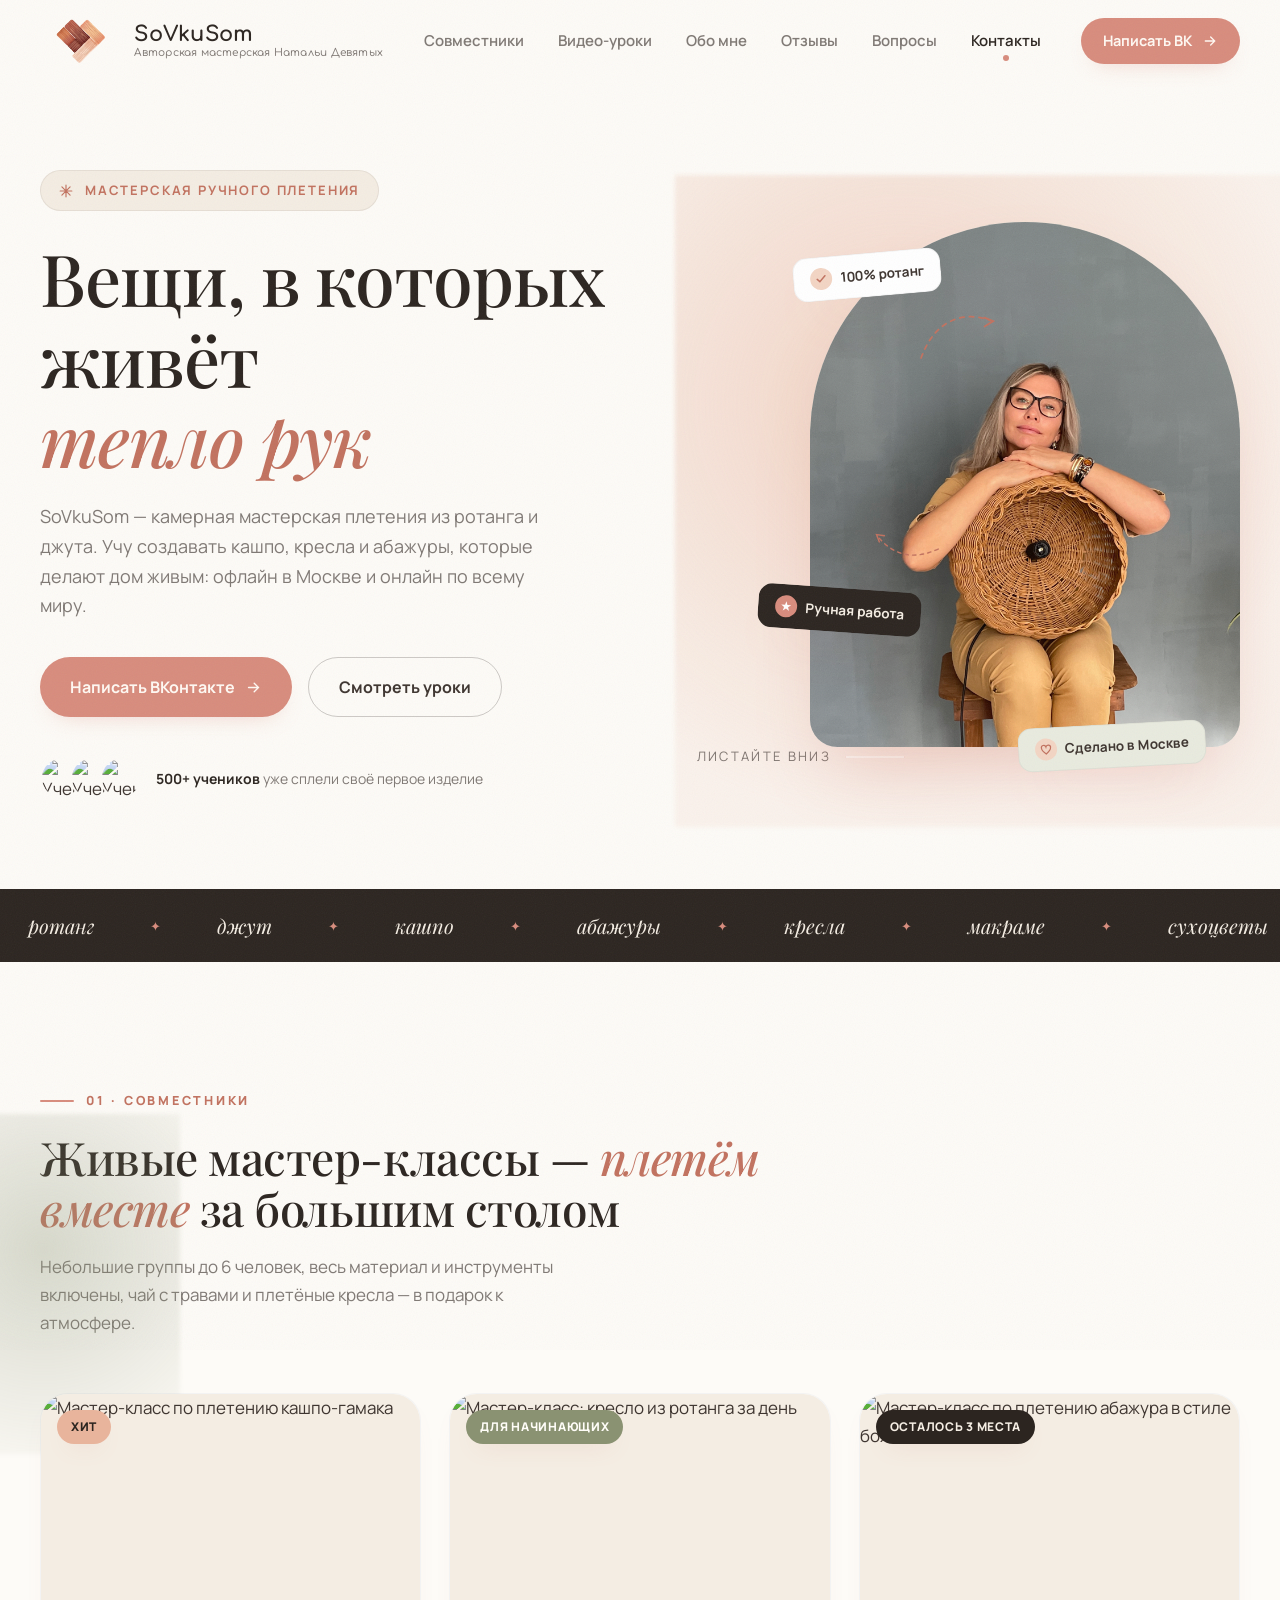
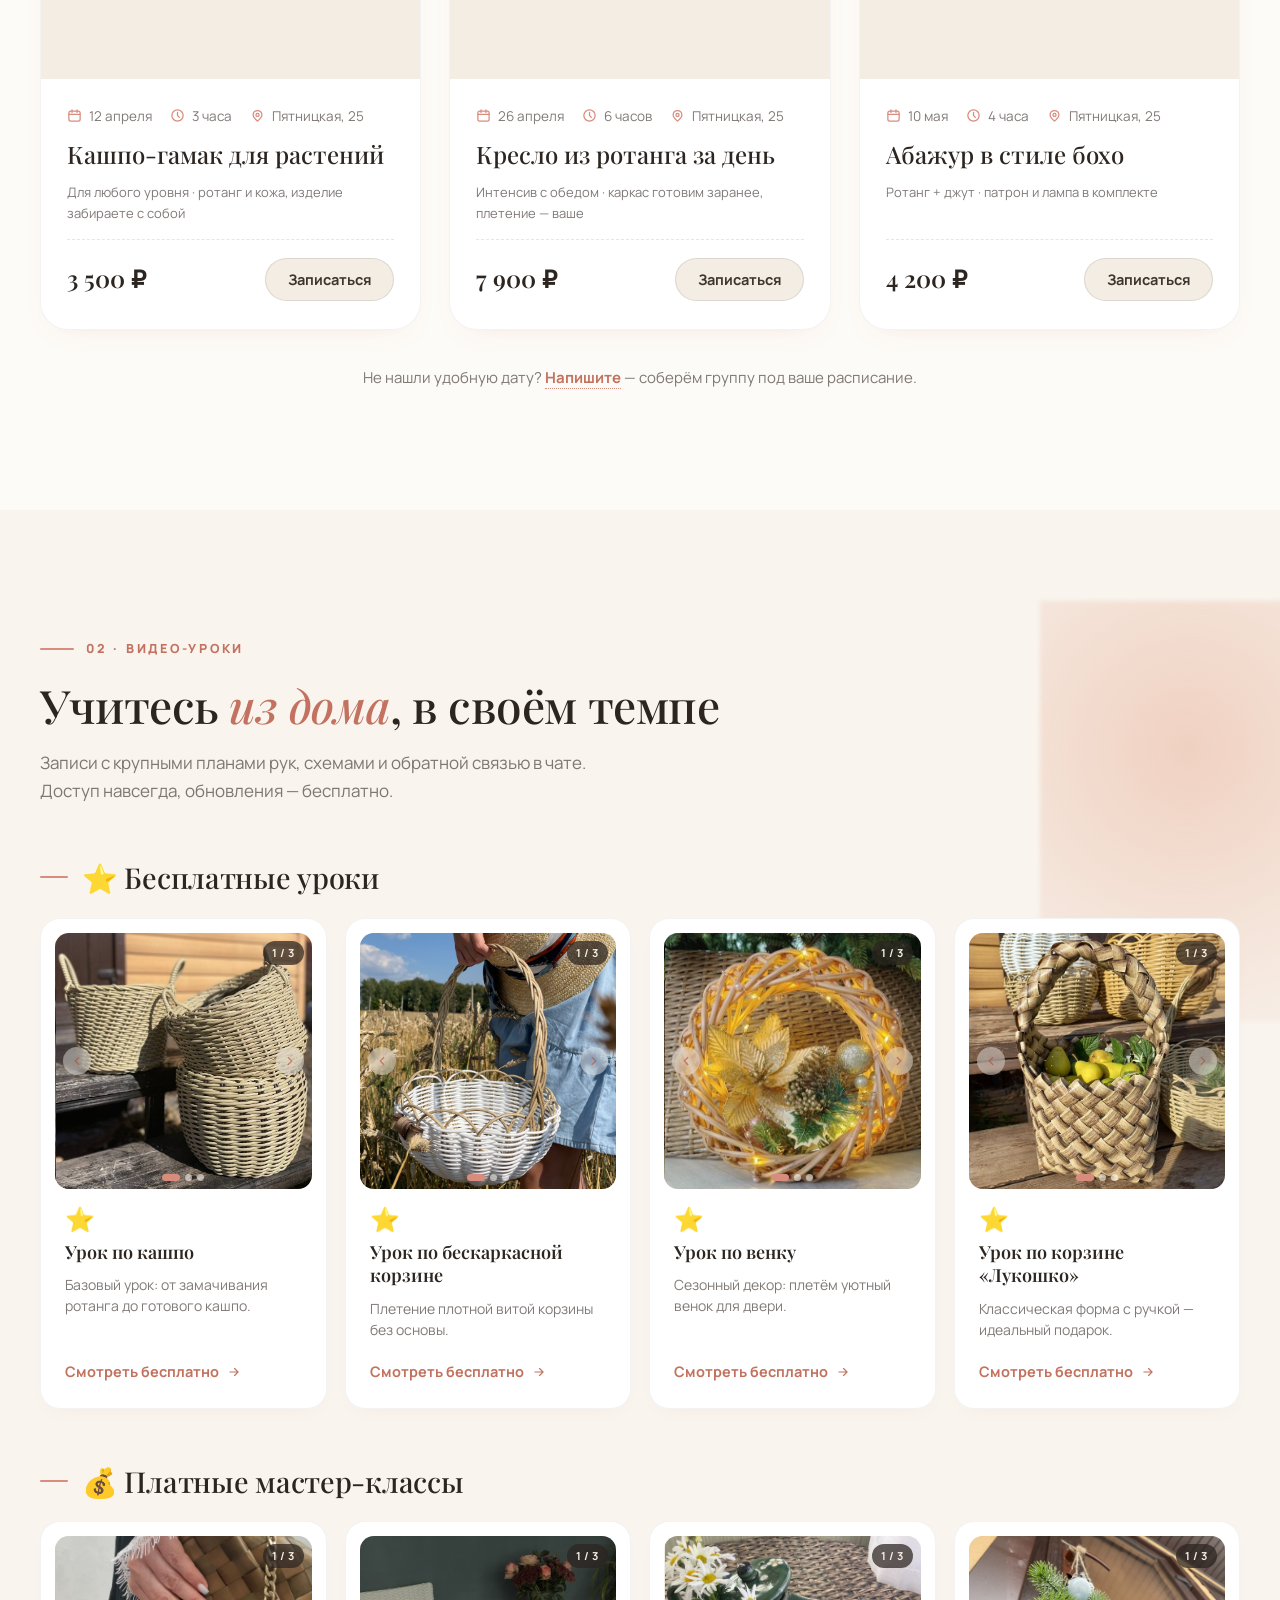
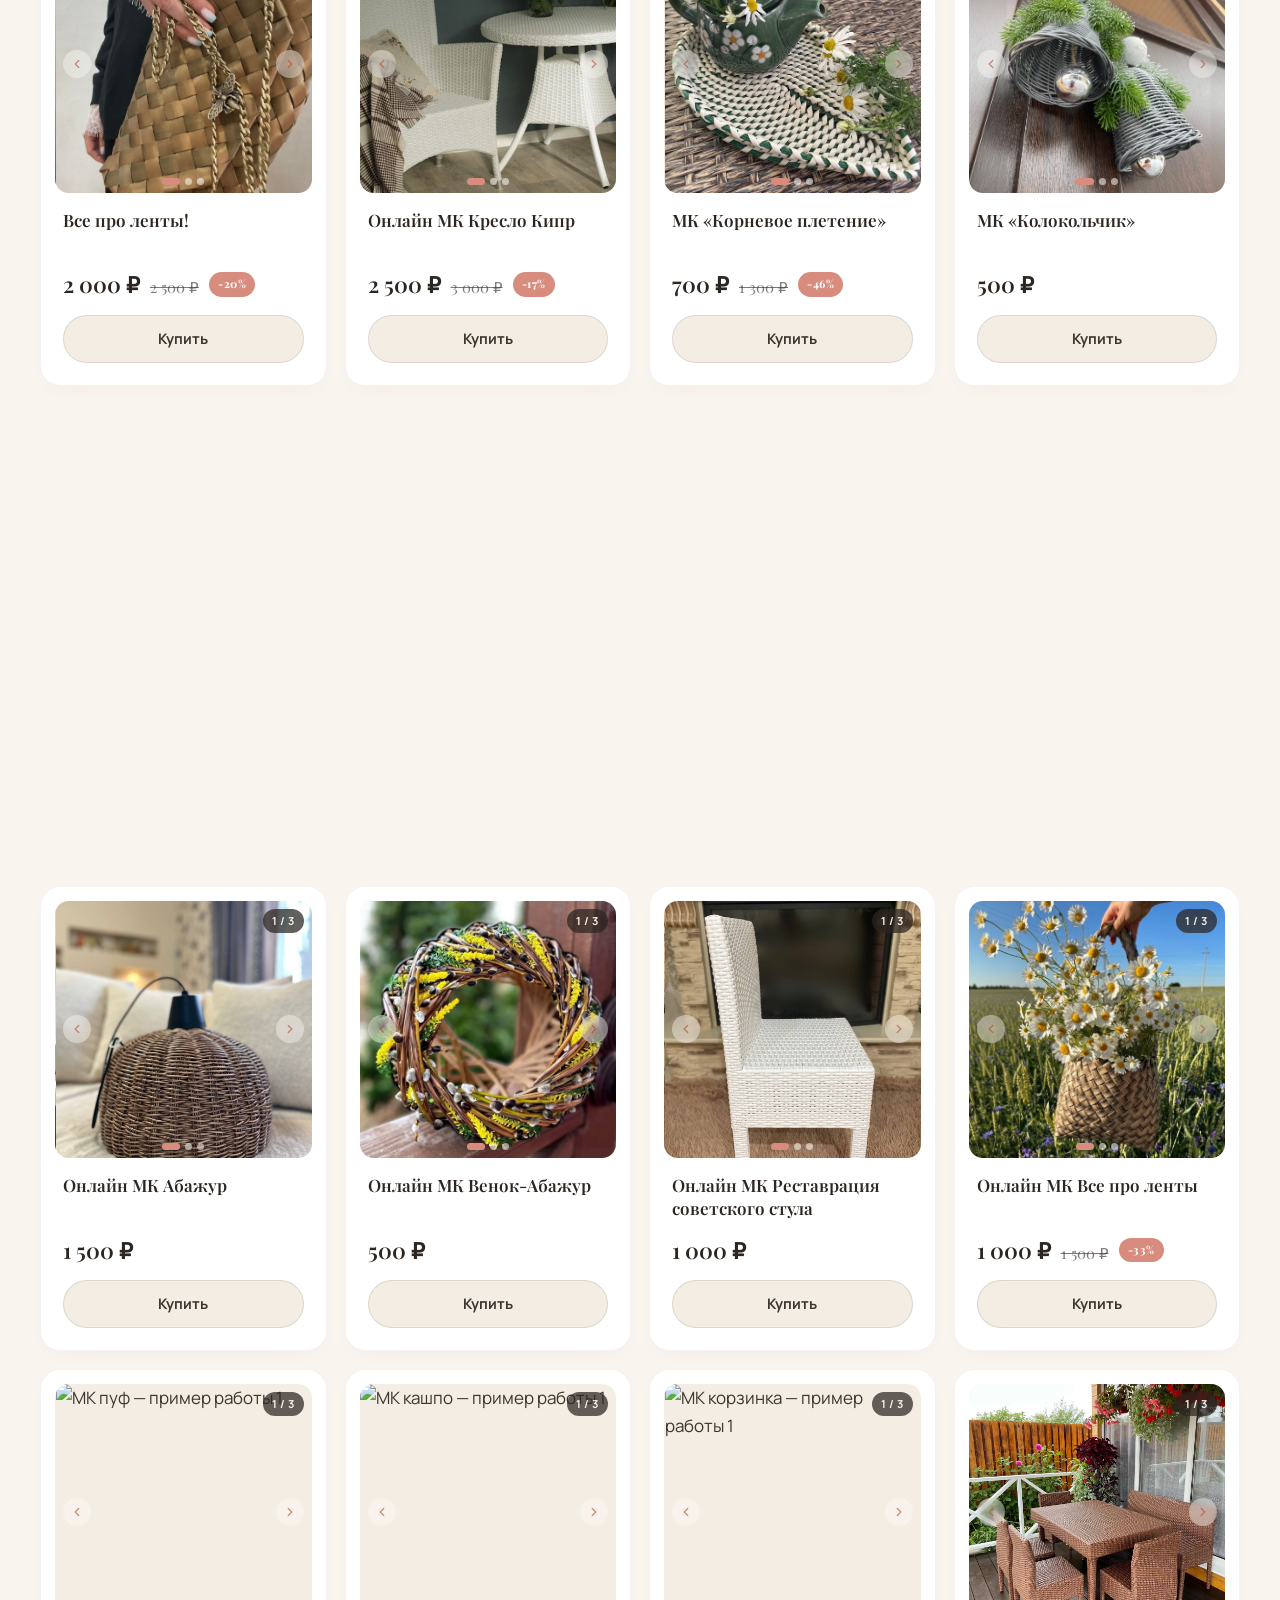
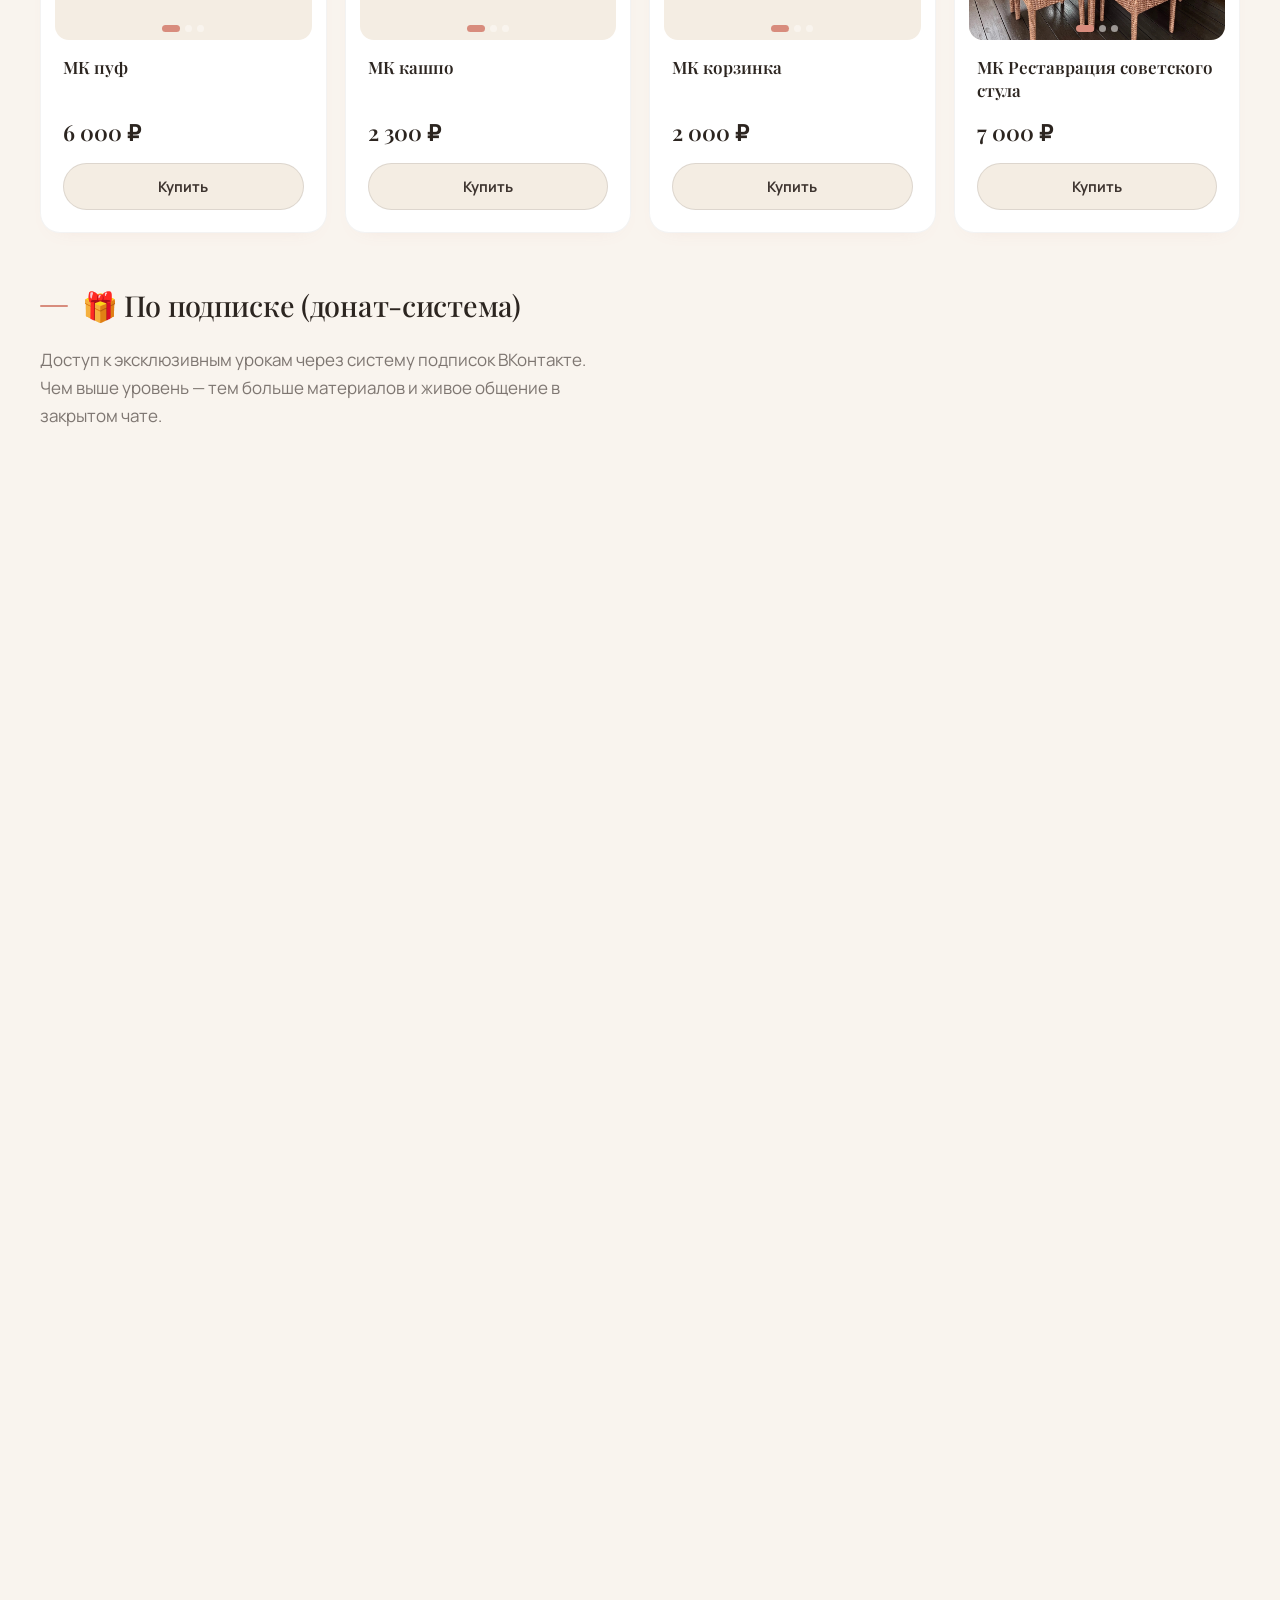
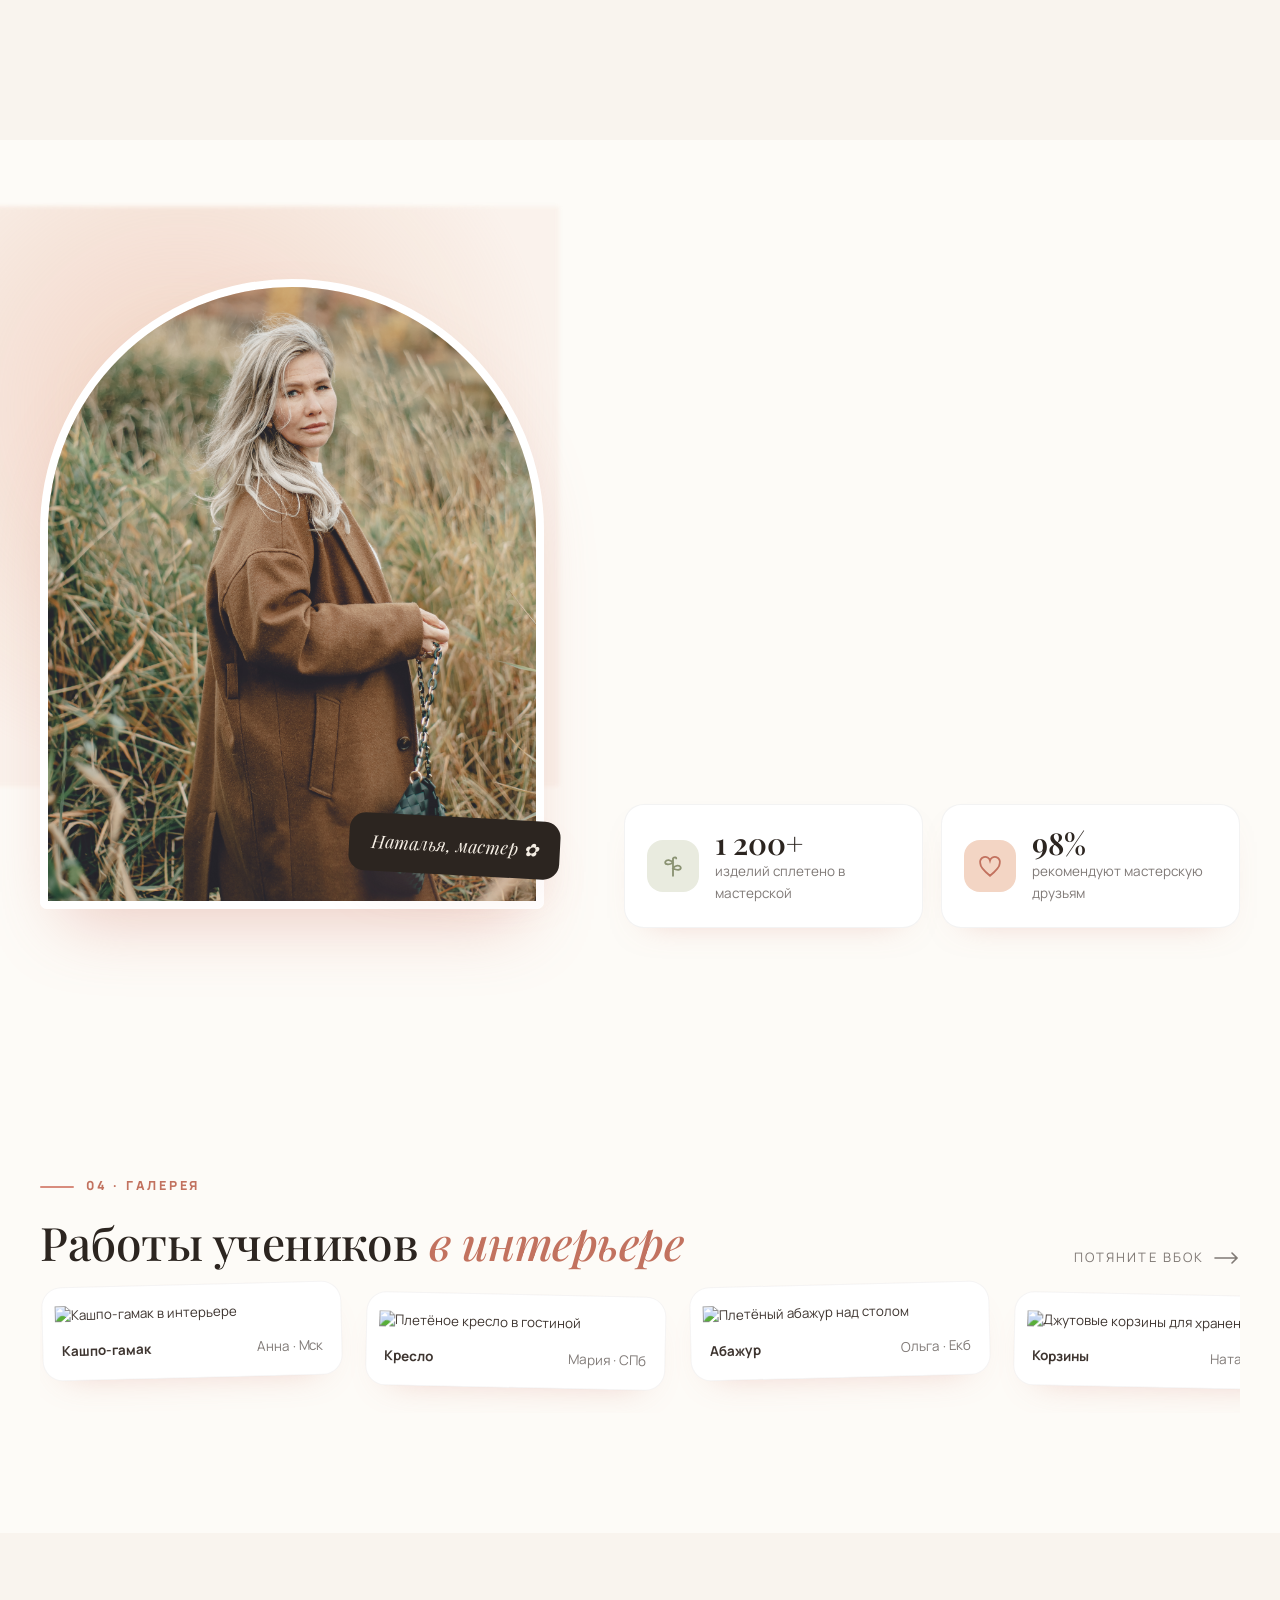
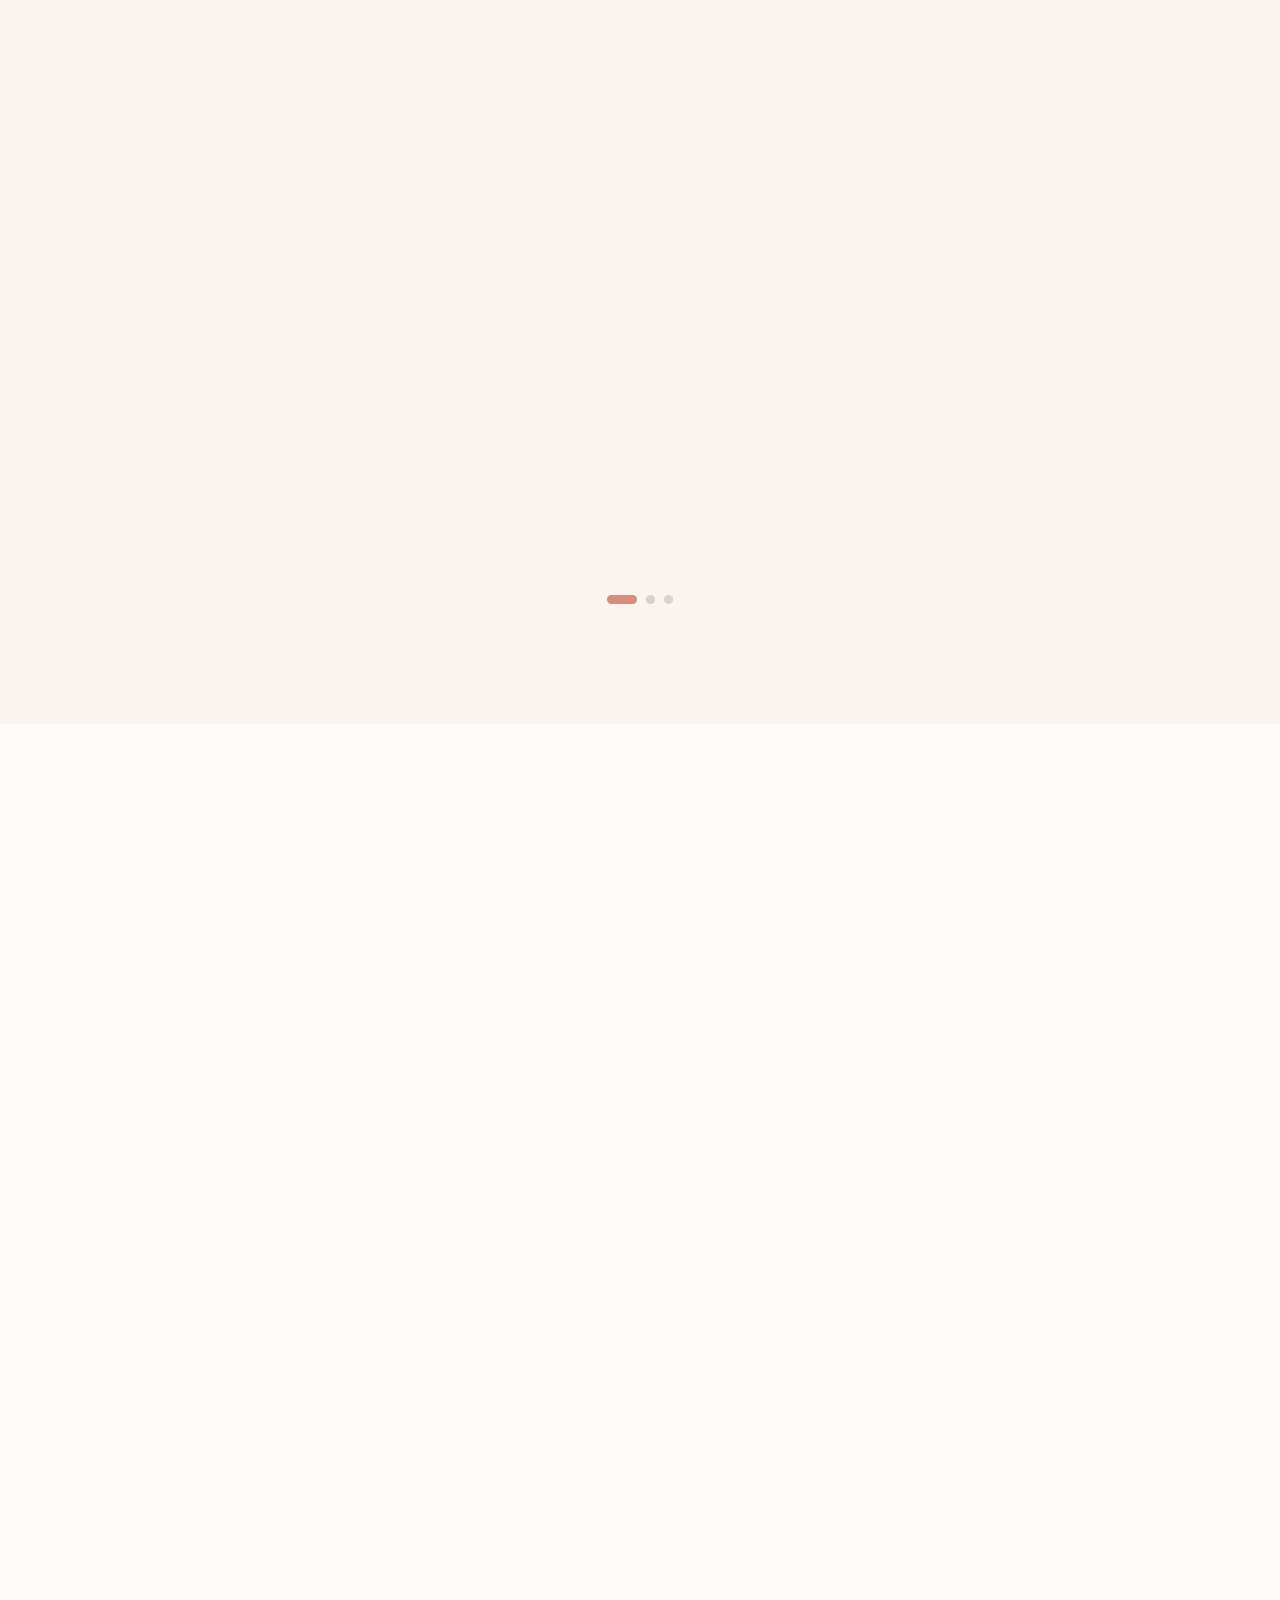
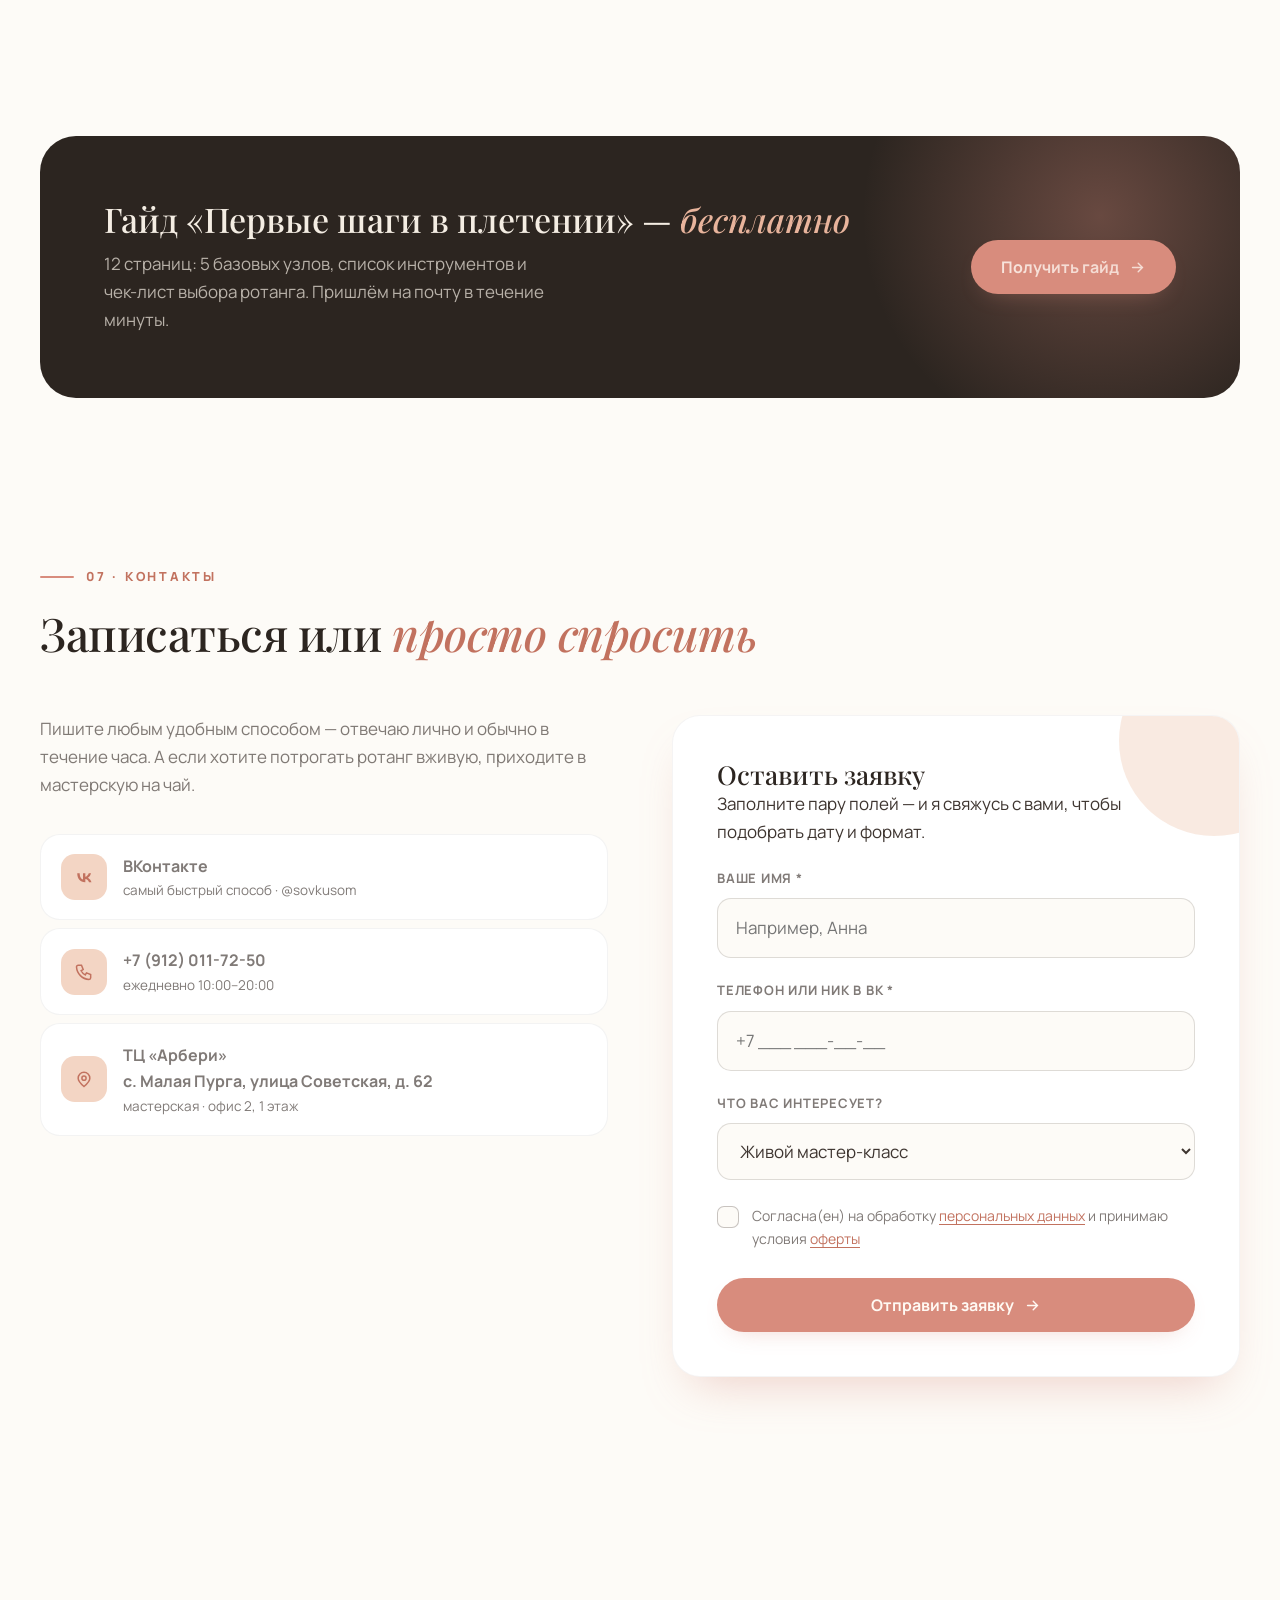
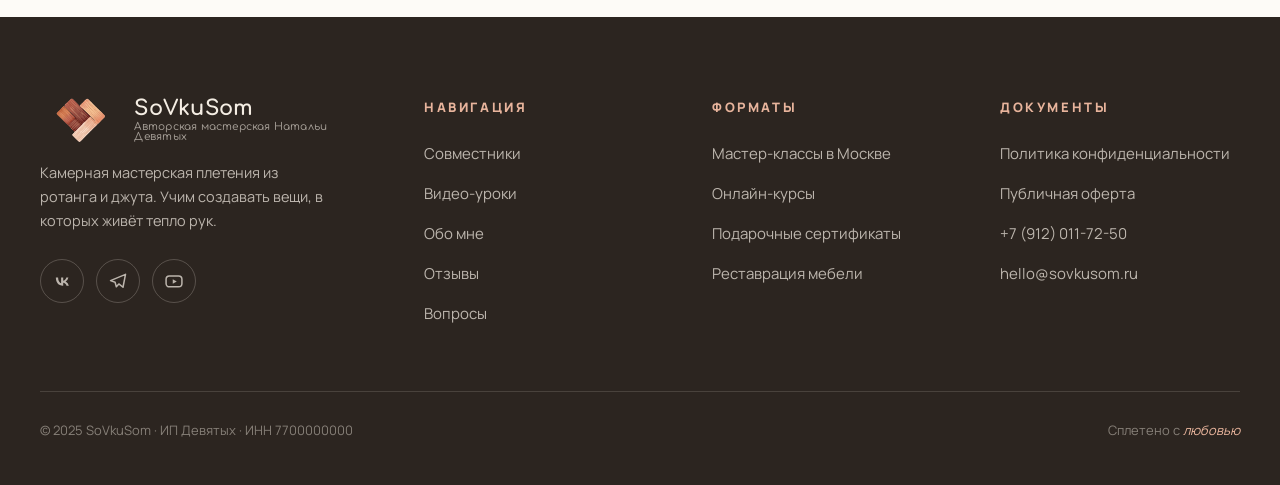
==== commit ddf27f37: "add imgs & lil fixes" ====
--- a/index2.html
+++ b/index2.html
@@ -302,7 +302,7 @@
 .subsection-title::before{content:"";width:28px;height:2px;background:var(--terra);border-radius:2px;flex:none}
 .subsection-title:first-of-type{margin-top:40px}
 /* ---------- Mini-carousel: слоты под фото работ ---------- */
-.card-carousel{position:relative;border-radius:14px;overflow:hidden;aspect-ratio:4/3;background:var(--cream);flex:none;min-height:0}
+.card-carousel{position:relative;border-radius:14px;overflow:hidden;aspect-ratio:1/1;background:var(--cream);flex:none;min-height:0}
 .cc-track{position:absolute;inset:0;display:flex;overflow-x:auto;scroll-snap-type:x mandatory;scrollbar-width:none;-webkit-overflow-scrolling:touch}
 .cc-track::-webkit-scrollbar{display:none}
 .cc-slide{flex:0 0 100%;min-width:100%;height:100%;scroll-snap-align:start}
@@ -313,11 +313,11 @@
 .cc-dots button{width:7px;height:7px;padding:0;border-radius:50%;background:rgba(253,251,247,.55);transition:.3s var(--ease)}
 .cc-dots button.active{background:var(--terra);width:18px;border-radius:999px}
 .cc-prev,.cc-next{position:absolute;top:50%;transform:translateY(-50%);z-index:2;width:28px;height:28px;border-radius:50%;
-background:rgba(253,251,247,.9);color:var(--terra-dk);display:grid;place-items:center;
-opacity:0;transition:opacity .3s,background .3s;box-shadow:var(--shadow-sm)}
+background:rgba(253,251,247,.55);color:var(--terra-dk);display:grid;place-items:center;
+opacity:.75;transition:opacity .3s,background .3s;box-shadow:var(--shadow-sm);
+-webkit-backdrop-filter:blur(3px);backdrop-filter:blur(3px)}
 .cc-prev{left:8px}.cc-next{right:8px}
-.cc-prev:hover,.cc-next:hover{background:var(--peach)}
-.card-carousel:hover .cc-prev,.card-carousel:hover .cc-next,.card-carousel:focus-within .cc-prev,.card-carousel:focus-within .cc-next{opacity:1}
+.cc-prev:hover,.cc-next:hover{opacity:1;background:rgba(232,180,156,.9)}
 @media (pointer:coarse){.cc-prev,.cc-next{display:none}}
 /* ---------- Free grid ---------- */
 .free-grid{display:grid;grid-template-columns:repeat(4,1fr);gap:18px;position:relative;z-index:2}
@@ -363,6 +363,7 @@
 .sub-card.promo::before{background:var(--ink-deep)}
 .sub-card h4{font-family:var(--font-head);font-size:22px;color:var(--ink-deep);margin-bottom:10px;font-weight:500}
 .sub-card > p{color:var(--ink-soft);font-size:14.5px;margin-bottom:18px}
+.sub-card .card-carousel{aspect-ratio:1/1;margin:0 0 20px;border-radius:12px}
 .chat-link{display:inline-flex;align-items:center;gap:8px;background:var(--sage-soft);color:var(--ink-deep);
 padding:11px 16px;border-radius:12px;font-size:14px;font-weight:700;margin-bottom:18px;
 transition:background .3s,transform .3s;width:max-content}
@@ -810,9 +811,9 @@
 <article class="free-card rv">
 <div class="card-carousel" data-carousel>
 <div class="cc-track">
-<div class="cc-slide"><img loading="lazy" src="https://picsum.photos/seed/works-kashpo-free-1/480/360" alt="Урок по кашпо — пример работы 1"></div>
-<div class="cc-slide"><img loading="lazy" src="https://picsum.photos/seed/works-kashpo-free-2/480/360" alt="Урок по кашпо — пример работы 2"></div>
-<div class="cc-slide"><img loading="lazy" src="https://picsum.photos/seed/works-kashpo-free-3/480/360" alt="Урок по кашпо — пример работы 3"></div>
+<div class="cc-slide"><img loading="lazy" src="images/free_mk/kashpo1.jpeg" alt="Урок по кашпо — пример работы 1"></div>
+<div class="cc-slide"><img loading="lazy" src="images/free_mk/kashpo1.jpeg" alt="Урок по кашпо — пример работы 2"></div>
+<div class="cc-slide"><img loading="lazy" src="images/free_mk/kashpo1.jpeg" alt="Урок по кашпо — пример работы 3"></div>
 </div>
 <span class="cc-count">1 / 3</span>
 <div class="cc-dots"></div>
@@ -832,9 +833,9 @@
 <article class="free-card rv">
 <div class="card-carousel" data-carousel>
 <div class="cc-track">
-<div class="cc-slide"><img loading="lazy" src="https://picsum.photos/seed/works-basket-free-1/480/360" alt="Бескаркасная корзина — пример работы 1"></div>
-<div class="cc-slide"><img loading="lazy" src="https://picsum.photos/seed/works-basket-free-2/480/360" alt="Бескаркасная корзина — пример работы 2"></div>
-<div class="cc-slide"><img loading="lazy" src="https://picsum.photos/seed/works-basket-free-3/480/360" alt="Бескаркасная корзина — пример работы 3"></div>
+<div class="cc-slide"><img loading="lazy" src="images/free_mk/korzina1.jpg" alt="Бескаркасная корзина — пример работы 1"></div>
+<div class="cc-slide"><img loading="lazy" src="images/free_mk/korzina1.jpg" alt="Бескаркасная корзина — пример работы 2"></div>
+<div class="cc-slide"><img loading="lazy" src="images/free_mk/korzina1.jpg" alt="Бескаркасная корзина — пример работы 3"></div>
 </div>
 <span class="cc-count">1 / 3</span>
 <div class="cc-dots"></div>
@@ -854,9 +855,9 @@
 <article class="free-card rv">
 <div class="card-carousel" data-carousel>
 <div class="cc-track">
-<div class="cc-slide"><img loading="lazy" src="https://picsum.photos/seed/works-wreath-free-1/480/360" alt="Венок — пример работы 1"></div>
-<div class="cc-slide"><img loading="lazy" src="https://picsum.photos/seed/works-wreath-free-2/480/360" alt="Венок — пример работы 2"></div>
-<div class="cc-slide"><img loading="lazy" src="https://picsum.photos/seed/works-wreath-free-3/480/360" alt="Венок — пример работы 3"></div>
+<div class="cc-slide"><img loading="lazy" src="images/free_mk/venok1.jpg" alt="Венок — пример работы 1"></div>
+<div class="cc-slide"><img loading="lazy" src="images/free_mk/venok1.jpg" alt="Венок — пример работы 2"></div>
+<div class="cc-slide"><img loading="lazy" src="images/free_mk/venok1.jpg" alt="Венок — пример работы 3"></div>
 </div>
 <span class="cc-count">1 / 3</span>
 <div class="cc-dots"></div>
@@ -876,9 +877,9 @@
 <article class="free-card rv">
 <div class="card-carousel" data-carousel>
 <div class="cc-track">
-<div class="cc-slide"><img loading="lazy" src="https://picsum.photos/seed/works-lukoshko-1/480/360" alt="Корзина «Лукошко» — пример работы 1"></div>
-<div class="cc-slide"><img loading="lazy" src="https://picsum.photos/seed/works-lukoshko-2/480/360" alt="Корзина «Лукошко» — пример работы 2"></div>
-<div class="cc-slide"><img loading="lazy" src="https://picsum.photos/seed/works-lukoshko-3/480/360" alt="Корзина «Лукошко» — пример работы 3"></div>
+<div class="cc-slide"><img loading="lazy" src="images/free_mk/lukoshko1.jpeg" alt="Корзина «Лукошко» — пример работы 1"></div>
+<div class="cc-slide"><img loading="lazy" src="images/free_mk/lukoshko1.jpeg" alt="Корзина «Лукошко» — пример работы 2"></div>
+<div class="cc-slide"><img loading="lazy" src="images/free_mk/lukoshko1.jpeg" alt="Корзина «Лукошко» — пример работы 3"></div>
 </div>
 <span class="cc-count">1 / 3</span>
 <div class="cc-dots"></div>
@@ -902,9 +903,9 @@
 <article class="paid-card rv">
 <div class="card-carousel" data-carousel>
 <div class="cc-track">
-<div class="cc-slide"><img loading="lazy" src="https://picsum.photos/seed/works-lenty-1/480/360" alt="Все про ленты — пример работы 1"></div>
-<div class="cc-slide"><img loading="lazy" src="https://picsum.photos/seed/works-lenty-2/480/360" alt="Все про ленты — пример работы 2"></div>
-<div class="cc-slide"><img loading="lazy" src="https://picsum.photos/seed/works-lenty-3/480/360" alt="Все про ленты — пример работы 3"></div>
+<div class="cc-slide"><img loading="lazy" src="images/paid_mk/lenta1.jpg" alt="Все про ленты — пример работы 1"></div>
+<div class="cc-slide"><img loading="lazy" src="images/paid_mk/lenta2.jpg" alt="Все про ленты — пример работы 2"></div>
+<div class="cc-slide"><img loading="lazy" src="images/paid_mk/lenta3.jpg" alt="Все про ленты — пример работы 3"></div>
 </div>
 <span class="cc-count">1 / 3</span>
 <div class="cc-dots"></div>
@@ -924,9 +925,9 @@
 <article class="paid-card rv">
 <div class="card-carousel" data-carousel>
 <div class="cc-track">
-<div class="cc-slide"><img loading="lazy" src="https://picsum.photos/seed/works-kreslo-kipr-1/480/360" alt="Кресло Кипр — пример работы 1"></div>
-<div class="cc-slide"><img loading="lazy" src="https://picsum.photos/seed/works-kreslo-kipr-2/480/360" alt="Кресло Кипр — пример работы 2"></div>
-<div class="cc-slide"><img loading="lazy" src="https://picsum.photos/seed/works-kreslo-kipr-3/480/360" alt="Кресло Кипр — пример работы 3"></div>
+<div class="cc-slide"><img loading="lazy" src="images/paid_mk/kipr1.jpg" alt="Кресло Кипр — пример работы 1"></div>
+<div class="cc-slide"><img loading="lazy" src="images/paid_mk/kipr2.jpg" alt="Кресло Кипр — пример работы 2"></div>
+<div class="cc-slide"><img loading="lazy" src="images/paid_mk/kipr3.jpg" alt="Кресло Кипр — пример работы 3"></div>
 </div>
 <span class="cc-count">1 / 3</span>
 <div class="cc-dots"></div>
@@ -946,9 +947,9 @@
 <article class="paid-card rv">
 <div class="card-carousel" data-carousel>
 <div class="cc-track">
-<div class="cc-slide"><img loading="lazy" src="https://picsum.photos/seed/works-kornevoe-1/480/360" alt="Корневое плетение — пример работы 1"></div>
-<div class="cc-slide"><img loading="lazy" src="https://picsum.photos/seed/works-kornevoe-2/480/360" alt="Корневое плетение — пример работы 2"></div>
-<div class="cc-slide"><img loading="lazy" src="https://picsum.photos/seed/works-kornevoe-3/480/360" alt="Корневое плетение — пример работы 3"></div>
+<div class="cc-slide"><img loading="lazy" src="images/paid_mk/koren1.jpg" alt="Корневое плетение — пример работы 1"></div>
+<div class="cc-slide"><img loading="lazy" src="images/paid_mk/koren2.jpg" alt="Корневое плетение — пример работы 2"></div>
+<div class="cc-slide"><img loading="lazy" src="images/paid_mk/koren3.jpg" alt="Корневое плетение — пример работы 3"></div>
 </div>
 <span class="cc-count">1 / 3</span>
 <div class="cc-dots"></div>
@@ -968,9 +969,9 @@
 <article class="paid-card rv">
 <div class="card-carousel" data-carousel>
 <div class="cc-track">
-<div class="cc-slide"><img loading="lazy" src="https://picsum.photos/seed/works-kolokolchik-1/480/360" alt="Колокольчик — пример работы 1"></div>
-<div class="cc-slide"><img loading="lazy" src="https://picsum.photos/seed/works-kolokolchik-2/480/360" alt="Колокольчик — пример работы 2"></div>
-<div class="cc-slide"><img loading="lazy" src="https://picsum.photos/seed/works-kolokolchik-3/480/360" alt="Колокольчик — пример работы 3"></div>
+<div class="cc-slide"><img loading="lazy" src="images/paid_mk/kolokol1.jpg" alt="Колокольчик — пример работы 1"></div>
+<div class="cc-slide"><img loading="lazy" src="images/paid_mk/kolokol2.jpg" alt="Колокольчик — пример работы 2"></div>
+<div class="cc-slide"><img loading="lazy" src="images/paid_mk/kolokol3.jpg" alt="Колокольчик — пример работы 3"></div>
 </div>
 <span class="cc-count">1 / 3</span>
 <div class="cc-dots"></div>
@@ -988,9 +989,9 @@
 <article class="paid-card rv">
 <div class="card-carousel" data-carousel>
 <div class="cc-track">
-<div class="cc-slide"><img loading="lazy" src="https://picsum.photos/seed/works-loshadka-1/480/360" alt="Лошадка — пример работы 1"></div>
-<div class="cc-slide"><img loading="lazy" src="https://picsum.photos/seed/works-loshadka-2/480/360" alt="Лошадка — пример работы 2"></div>
-<div class="cc-slide"><img loading="lazy" src="https://picsum.photos/seed/works-loshadka-3/480/360" alt="Лошадка — пример работы 3"></div>
+<div class="cc-slide"><img loading="lazy" src="images/paid_mk/loshadka1.jpg" alt="Лошадка — пример работы 1"></div>
+<div class="cc-slide"><img loading="lazy" src="images/paid_mk/loshadka2.jpg" alt="Лошадка — пример работы 2"></div>
+<div class="cc-slide"><img loading="lazy" src="images/paid_mk/loshadka3.jpg" alt="Лошадка — пример работы 3"></div>
 </div>
 <span class="cc-count">1 / 3</span>
 <div class="cc-dots"></div>
@@ -1010,9 +1011,9 @@
 <article class="paid-card rv">
 <div class="card-carousel" data-carousel>
 <div class="cc-track">
-<div class="cc-slide"><img loading="lazy" src="https://picsum.photos/seed/works-mebel-kipr-1/480/360" alt="Курс по плетению мебели Кипр — пример работы 1"></div>
-<div class="cc-slide"><img loading="lazy" src="https://picsum.photos/seed/works-mebel-kipr-2/480/360" alt="Курс по плетению мебели Кипр — пример работы 2"></div>
-<div class="cc-slide"><img loading="lazy" src="https://picsum.photos/seed/works-mebel-kipr-3/480/360" alt="Курс по плетению мебели Кипр — пример работы 3"></div>
+<div class="cc-slide"><img loading="lazy" src="images/paid_mk/mebel1.jpg" alt="Курс по плетению мебели Кипр — пример работы 1"></div>
+<div class="cc-slide"><img loading="lazy" src="images/paid_mk/mebel2.jpg" alt="Курс по плетению мебели Кипр — пример работы 2"></div>
+<div class="cc-slide"><img loading="lazy" src="images/paid_mk/mebel3.jpg" alt="Курс по плетению мебели Кипр — пример работы 3"></div>
 </div>
 <span class="cc-count">1 / 3</span>
 <div class="cc-dots"></div>
@@ -1032,9 +1033,9 @@
 <article class="paid-card rv">
 <div class="card-carousel" data-carousel>
 <div class="cc-track">
-<div class="cc-slide"><img loading="lazy" src="https://picsum.photos/seed/works-taburet-stol-1/480/360" alt="Табурет-Стол — пример работы 1"></div>
-<div class="cc-slide"><img loading="lazy" src="https://picsum.photos/seed/works-taburet-stol-2/480/360" alt="Табурет-Стол — пример работы 2"></div>
-<div class="cc-slide"><img loading="lazy" src="https://picsum.photos/seed/works-taburet-stol-3/480/360" alt="Табурет-Стол — пример работы 3"></div>
+<div class="cc-slide"><img loading="lazy" src="images/paid_mk/taburet1.jpg" alt="Табурет-Стол — пример работы 1"></div>
+<div class="cc-slide"><img loading="lazy" src="images/paid_mk/taburet2.jpg" alt="Табурет-Стол — пример работы 2"></div>
+<div class="cc-slide"><img loading="lazy" src="images/paid_mk/taburet2.jpg" alt="Табурет-Стол — пример работы 3"></div>
 </div>
 <span class="cc-count">1 / 3</span>
 <div class="cc-dots"></div>
@@ -1052,9 +1053,9 @@
 <article class="paid-card rv">
 <div class="card-carousel" data-carousel>
 <div class="cc-track">
-<div class="cc-slide"><img loading="lazy" src="https://picsum.photos/seed/works-puf-yashchik-1/480/360" alt="Пуф и интерьерный ящик — пример работы 1"></div>
-<div class="cc-slide"><img loading="lazy" src="https://picsum.photos/seed/works-puf-yashchik-2/480/360" alt="Пуф и интерьерный ящик — пример работы 2"></div>
-<div class="cc-slide"><img loading="lazy" src="https://picsum.photos/seed/works-puf-yashchik-3/480/360" alt="Пуф и интерьерный ящик — пример работы 3"></div>
+<div class="cc-slide"><img loading="lazy" src="images/paid_mk/puf1.jpg" alt="Пуф и интерьерный ящик — пример работы 1"></div>
+<div class="cc-slide"><img loading="lazy" src="images/paid_mk/puf2.jpg" alt="Пуф и интерьерный ящик — пример работы 2"></div>
+<div class="cc-slide"><img loading="lazy" src="images/paid_mk/puf3.jpg" alt="Пуф и интерьерный ящик — пример работы 3"></div>
 </div>
 <span class="cc-count">1 / 3</span>
 <div class="cc-dots"></div>
@@ -1074,9 +1075,9 @@
 <article class="paid-card rv">
 <div class="card-carousel" data-carousel>
 <div class="cc-track">
-<div class="cc-slide"><img loading="lazy" src="https://picsum.photos/seed/works-abazhur-1/480/360" alt="Абажур — пример работы 1"></div>
-<div class="cc-slide"><img loading="lazy" src="https://picsum.photos/seed/works-abazhur-2/480/360" alt="Абажур — пример работы 2"></div>
-<div class="cc-slide"><img loading="lazy" src="https://picsum.photos/seed/works-abazhur-3/480/360" alt="Абажур — пример работы 3"></div>
+<div class="cc-slide"><img loading="lazy" src="images/paid_mk/abajur1.jpg" alt="Абажур — пример работы 1"></div>
+<div class="cc-slide"><img loading="lazy" src="images/paid_mk/abajur2.jpg" alt="Абажур — пример работы 2"></div>
+<div class="cc-slide"><img loading="lazy" src="images/paid_mk/abajur3.jpg" alt="Абажур — пример работы 3"></div>
 </div>
 <span class="cc-count">1 / 3</span>
 <div class="cc-dots"></div>
@@ -1094,9 +1095,9 @@
 <article class="paid-card rv">
 <div class="card-carousel" data-carousel>
 <div class="cc-track">
-<div class="cc-slide"><img loading="lazy" src="https://picsum.photos/seed/works-venok-abazhur-1/480/360" alt="Венок-Абажур — пример работы 1"></div>
-<div class="cc-slide"><img loading="lazy" src="https://picsum.photos/seed/works-venok-abazhur-2/480/360" alt="Венок-Абажур — пример работы 2"></div>
-<div class="cc-slide"><img loading="lazy" src="https://picsum.photos/seed/works-venok-abazhur-3/480/360" alt="Венок-Абажур — пример работы 3"></div>
+<div class="cc-slide"><img loading="lazy" src="images/paid_mk/venok-a1.jpg" alt="Венок-Абажур — пример работы 1"></div>
+<div class="cc-slide"><img loading="lazy" src="images/paid_mk/venok-a1.jpg" alt="Венок-Абажур — пример работы 2"></div>
+<div class="cc-slide"><img loading="lazy" src="images/paid_mk/venok-a1.jpg" alt="Венок-Абажур — пример работы 3"></div>
 </div>
 <span class="cc-count">1 / 3</span>
 <div class="cc-dots"></div>
@@ -1114,9 +1115,9 @@
 <article class="paid-card rv">
 <div class="card-carousel" data-carousel>
 <div class="cc-track">
-<div class="cc-slide"><img loading="lazy" src="https://picsum.photos/seed/works-restav-stul-1/480/360" alt="Реставрация советского стула — пример работы 1"></div>
-<div class="cc-slide"><img loading="lazy" src="https://picsum.photos/seed/works-restav-stul-2/480/360" alt="Реставрация советского стула — пример работы 2"></div>
-<div class="cc-slide"><img loading="lazy" src="https://picsum.photos/seed/works-restav-stul-3/480/360" alt="Реставрация советского стула — пример работы 3"></div>
+<div class="cc-slide"><img loading="lazy" src="images/paid_mk/rest1.jpg" alt="Реставрация советского стула — пример работы 1"></div>
+<div class="cc-slide"><img loading="lazy" src="images/paid_mk/rest2.jpg" alt="Реставрация советского стула — пример работы 2"></div>
+<div class="cc-slide"><img loading="lazy" src="images/paid_mk/rest1.jpg" alt="Реставрация советского стула — пример работы 3"></div>
 </div>
 <span class="cc-count">1 / 3</span>
 <div class="cc-dots"></div>
@@ -1134,9 +1135,9 @@
 <article class="paid-card rv">
 <div class="card-carousel" data-carousel>
 <div class="cc-track">
-<div class="cc-slide"><img loading="lazy" src="https://picsum.photos/seed/works-lenty-online-1/480/360" alt="Онлайн МК Все про ленты — пример работы 1"></div>
-<div class="cc-slide"><img loading="lazy" src="https://picsum.photos/seed/works-lenty-online-2/480/360" alt="Онлайн МК Все про ленты — пример работы 2"></div>
-<div class="cc-slide"><img loading="lazy" src="https://picsum.photos/seed/works-lenty-online-3/480/360" alt="Онлайн МК Все про ленты — пример работы 3"></div>
+<div class="cc-slide"><img loading="lazy" src="images/paid_mk/lenta-shir1.jpg" alt="Онлайн МК Все про ленты — пример работы 1"></div>
+<div class="cc-slide"><img loading="lazy" src="images/paid_mk/lenta-shir2.jpg" alt="Онлайн МК Все про ленты — пример работы 2"></div>
+<div class="cc-slide"><img loading="lazy" src="images/paid_mk/lenta-shir3.jpg" alt="Онлайн МК Все про ленты — пример работы 3"></div>
 </div>
 <span class="cc-count">1 / 3</span>
 <div class="cc-dots"></div>
@@ -1216,9 +1217,9 @@
 <article class="paid-card rv">
 <div class="card-carousel" data-carousel>
 <div class="cc-track">
-<div class="cc-slide"><img loading="lazy" src="https://picsum.photos/seed/works-restav-offline-1/480/360" alt="МК Реставрация советского стула — пример работы 1"></div>
-<div class="cc-slide"><img loading="lazy" src="https://picsum.photos/seed/works-restav-offline-2/480/360" alt="МК Реставрация советского стула — пример работы 2"></div>
-<div class="cc-slide"><img loading="lazy" src="https://picsum.photos/seed/works-restav-offline-3/480/360" alt="МК Реставрация советского стула — пример работы 3"></div>
+<div class="cc-slide"><img loading="lazy" src="images/paid_mk/rest-sov1.jpg" alt="МК Реставрация советского стула — пример работы 1"></div>
+<div class="cc-slide"><img loading="lazy" src="images/paid_mk/rest-sov1.jpg" alt="МК Реставрация советского стула — пример работы 2"></div>
+<div class="cc-slide"><img loading="lazy" src="images/paid_mk/rest-sov1.jpg" alt="МК Реставрация советского стула — пример работы 3"></div>
 </div>
 <span class="cc-count">1 / 3</span>
 <div class="cc-dots"></div>
@@ -1241,6 +1242,17 @@
 <!-- СУМКИ -->
 <div class="sub-card rv">
 <h4>🎒 Уровень «Сумки»</h4>
+<div class="card-carousel" data-carousel>
+<div class="cc-track">
+<div class="cc-slide"><img loading="lazy" src="images/donat_mk/sumki1.jpg" alt="Уровень «Сумки» — пример работы 1"></div>
+<div class="cc-slide"><img loading="lazy" src="images/donat_mk/sumki2.jpg" alt="Уровень «Сумки» — пример работы 2"></div>
+<div class="cc-slide"><img loading="lazy" src="images/donat_mk/sumki3.jpg" alt="Уровень «Сумки» — пример работы 3"></div>
+</div>
+<span class="cc-count">1 / 3</span>
+<div class="cc-dots"></div>
+<button class="cc-prev" type="button" aria-label="Предыдущее фото"><svg width="14" height="14" viewBox="0 0 24 24" fill="none" stroke="currentColor" stroke-width="2.4" stroke-linecap="round"><path d="M15 6l-6 6 6 6"/></svg></button>
+<button class="cc-next" type="button" aria-label="Следующее фото"><svg width="14" height="14" viewBox="0 0 24 24" fill="none" stroke="currentColor" stroke-width="2.4" stroke-linecap="round"><path d="M9 6l6 6-6 6"/></svg></button>
+</div>
 <p>Сумочки, авоськи, рюкзаки, лапти и работа с фермуарами.</p>
 <a class="chat-link" href="https://vk.me/join/5Ob_kJsGCgANwMJitE_qUgPe59xtfpbMAX4=" target="_blank" rel="noopener">
 <svg width="16" height="16" viewBox="0 0 24 24" fill="currentColor"><path d="M13.16 17.7c-5.36 0-8.42-3.67-8.55-9.78h2.68c.09 4.49 2.07 6.39 3.64 6.76V7.92h2.52v3.86c1.55-.17 3.18-1.94 3.73-3.86h2.52a7.32 7.32 0 0 1-3.35 4.79 7.6 7.6 0 0 1 3.88 5h-2.77c-.6-1.86-2.1-3.3-4.01-3.49v3.49h-.29z"/></svg>
@@ -1304,6 +1316,17 @@
 <!-- МЕБЕЛЬ -->
 <div class="sub-card meal rv">
 <h4>🪑 Уровень «Мебель»</h4>
+<div class="card-carousel" data-carousel>
+<div class="cc-track">
+<div class="cc-slide"><img loading="lazy" src="images/donat_mk/mebel1.jpg" alt="Уровень «Мебель» — пример работы 1"></div>
+<div class="cc-slide"><img loading="lazy" src="images/donat_mk/mebel2.jpg" alt="Уровень «Мебель» — пример работы 2"></div>
+<div class="cc-slide"><img loading="lazy" src="images/donat_mk/mebel3.jpg" alt="Уровень «Мебель» — пример работы 3"></div>
+</div>
+<span class="cc-count">1 / 3</span>
+<div class="cc-dots"></div>
+<button class="cc-prev" type="button" aria-label="Предыдущее фото"><svg width="14" height="14" viewBox="0 0 24 24" fill="none" stroke="currentColor" stroke-width="2.4" stroke-linecap="round"><path d="M15 6l-6 6 6 6"/></svg></button>
+<button class="cc-next" type="button" aria-label="Следующее фото"><svg width="14" height="14" viewBox="0 0 24 24" fill="none" stroke="currentColor" stroke-width="2.4" stroke-linecap="round"><path d="M9 6l6 6-6 6"/></svg></button>
+</div>
 <p>Полный цикл реставрации и изготовления мебели: стулья, кресла, столы, табуреты.</p>
 <details class="sub-details">
 <summary>⚡ Реставрация металлического стула (13 уроков)</summary>
@@ -1400,6 +1423,17 @@
 <!-- ПРОДВИЖЕНИЕ -->
 <div class="sub-card promo rv">
 <h4>📈 Курс «Продвижение личного бренда»</h4>
+<div class="card-carousel" data-carousel>
+<div class="cc-track">
+<div class="cc-slide"><img loading="lazy" src="images/works/sumki-1.jpg" alt="Уровень «Продвижение» — пример работы 1"></div>
+<div class="cc-slide"><img loading="lazy" src="images/works/sumki-2.jpg" alt="Уровень «Продвижение» — пример работы 2"></div>
+<div class="cc-slide"><img loading="lazy" src="images/works/sumki-3.jpg" alt="Уровень «Продвижение» — пример работы 3"></div>
+</div>
+<span class="cc-count">1 / 3</span>
+<div class="cc-dots"></div>
+<button class="cc-prev" type="button" aria-label="Предыдущее фото"><svg width="14" height="14" viewBox="0 0 24 24" fill="none" stroke="currentColor" stroke-width="2.4" stroke-linecap="round"><path d="M15 6l-6 6 6 6"/></svg></button>
+<button class="cc-next" type="button" aria-label="Следующее фото"><svg width="14" height="14" viewBox="0 0 24 24" fill="none" stroke="currentColor" stroke-width="2.4" stroke-linecap="round"><path d="M9 6l6 6-6 6"/></svg></button>
+</div>
 <p>Как мастеру выйти из тени и стабильно зарабатывать на своём ремесле.</p>
 <a class="chat-link" href="https://vk.me/join/_EOmrBDmd3a2w00lUyifyvzNKR5UAXULGao=" target="_blank" rel="noopener">
 <svg width="16" height="16" viewBox="0 0 24 24" fill="currentColor"><path d="M13.16 17.7c-5.36 0-8.42-3.67-8.55-9.78h2.68c.09 4.49 2.07 6.39 3.64 6.76V7.92h2.52v3.86c1.55-.17 3.18-1.94 3.73-3.86h2.52a7.32 7.32 0 0 1-3.35 4.79 7.6 7.6 0 0 1 3.88 5h-2.77c-.6-1.86-2.1-3.3-4.01-3.49v3.49h-.29z"/></svg>
@@ -1972,7 +2006,8 @@
 });
 addEventListener('pointermove', e => { if (gDown) gal.scrollLeft = gScroll - (e.clientX - gStartX); });
 addEventListener('pointerup', () => { gDown = false; gal.classList.remove('dragging'); });
-/* ---------- Mini-carousels: фото работ в карточках курсов (зацикленные) ---------- */
+/* ---------- Mini-carousels: фото работ (цикл + автопрокрутка 5 сек) ---------- */
+const AUTOPLAY_MS = 5000;
 $$('[data-carousel]').forEach(car => {
   const track = car.querySelector('.cc-track');
   const dotsWrap = car.querySelector('.cc-dots');
@@ -1988,26 +2023,29 @@
     return;
   }
 
+  /* Краевые клоны для бесшовного цикла: [копия посл.][1…N][копия перв.] */
   const first = track.children[0], last = track.children[N - 1];
   const cFirst = first.cloneNode(true), cLast = last.cloneNode(true);
   cFirst.setAttribute('aria-hidden', 'true');
   cLast.setAttribute('aria-hidden', 'true');
   track.appendChild(cFirst);
   track.insertBefore(cLast, first);
+  const M = N + 2; // всего слайдов в DOM
 
+  /* Точки */
   for (let i = 0; i < N; i++){
     const d = document.createElement('button');
     d.type = 'button';
     d.setAttribute('aria-label', 'Фото ' + (i + 1));
-    d.addEventListener('click', () => goTo(i + 1, true));
+    d.addEventListener('click', () => { goTo(i + 1, true); restart(); });
     dotsWrap.appendChild(d);
   }
   const dots = [...dotsWrap.children];
 
-  const W  = () => track.clientWidth;
-  const di = () => Math.round(track.scrollLeft / W());
-  const ri = () => (di() - 1 + N) % N;
-  const place = i => { track.scrollLeft = i * W(); };
+  const W     = () => track.clientWidth;
+  const di    = () => Math.round(track.scrollLeft / W());        // индекс в DOM (0…M-1)
+  const ri    = () => ((di() - 1) % N + N) % N;                  // «настоящий» индекс (0…N-1)
+  const place = i => { track.scrollLeft = i * W(); };            // мгновенно
   const goTo  = (i, smooth) => track.scrollTo({ left: i * W(), behavior: smooth && !REDUCED ? 'smooth' : 'auto' });
 
   function paint(){
@@ -2016,22 +2054,45 @@
     if (count) count.textContent = (r + 1) + ' / ' + N;
   }
 
-  let t = null;
+  /* Остановились на клоне → мгновенный прыжок на настоящий слайд */
+  let settleT = null;
+  function settle(){
+    const i = di();
+    if (i === 0) place(N);        // уехали влево на «копию последнего» → настоящий последний
+    else if (i === M - 1) place(1); // уехали вправо на «копию первого» → настоящий первый
+  }
   track.addEventListener('scroll', () => {
     requestAnimationFrame(paint);
-    clearTimeout(t);
-    t = setTimeout(() => {
-      const i = di();
-      if (i === 0) place(N);
-      if (i === N + 1) place(1);
-    }, 90);
+    clearTimeout(settleT);
+    settleT = setTimeout(settle, 90);
   }, {passive:true});
 
-  next.addEventListener('click', () => goTo(di() + 1, true));
-  prev.addEventListener('click', () => goTo(di() - 1, true));
-  addEventListener('resize', () => place(ri() + 1));
+  /* Стрелки — тоже по кругу */
+  next.addEventListener('click', () => { goTo(di() + 1, true); restart(); });
+  prev.addEventListener('click', () => { goTo(di() - 1, true); restart(); });
+  track.addEventListener('pointerdown', () => restart(), {passive:true}); // свайп сбрасывает отсчёт
 
-  place(1);
+  /* ----- Автопрокрутка: каждые 5 сек, по кругу, с паузами ----- */
+  let timer = null, inView = false, hovered = false;
+  function tick(){
+    if (!inView || hovered || document.hidden) return;
+    goTo(di() + 1, true); // с последнего уйдёт на «копию первого» и сама прыгнет на 1
+  }
+  function start(){ if (REDUCED || timer) return; timer = setInterval(tick, AUTOPLAY_MS); }
+  function stop(){ clearInterval(timer); timer = null; }
+  function restart(){ stop(); start(); }
+
+  if (!REDUCED){
+    new IntersectionObserver(en => {
+      inView = en[0].isIntersecting;
+      inView ? start() : stop();
+    }, {threshold:.35}).observe(car);
+    car.addEventListener('mouseenter', () => { hovered = true; });
+    car.addEventListener('mouseleave', () => { hovered = false; restart(); });
+    document.addEventListener('visibilitychange', () => { document.hidden ? stop() : (inView && start()); });
+  }
+
+  place(1); // стартуем с первого слайда
   paint();
 });
 /* ---------- Lightbox ---------- */
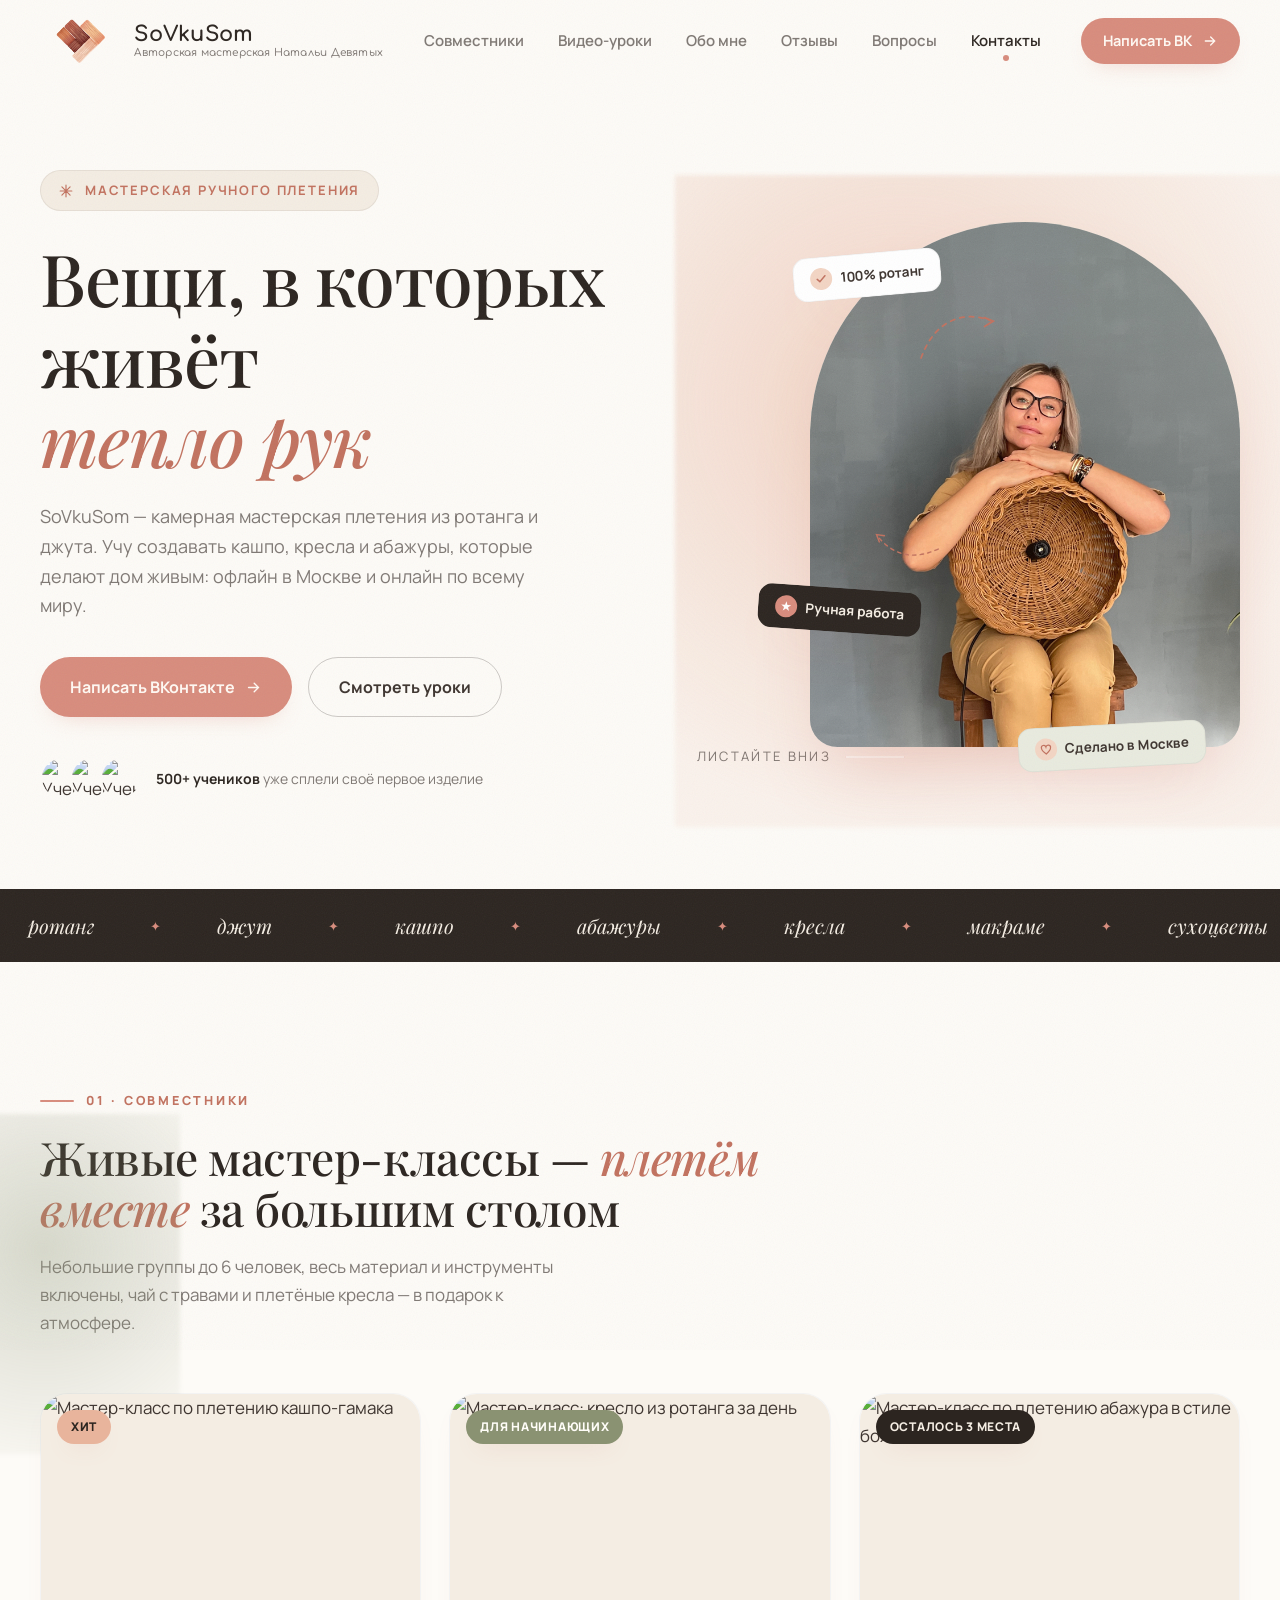
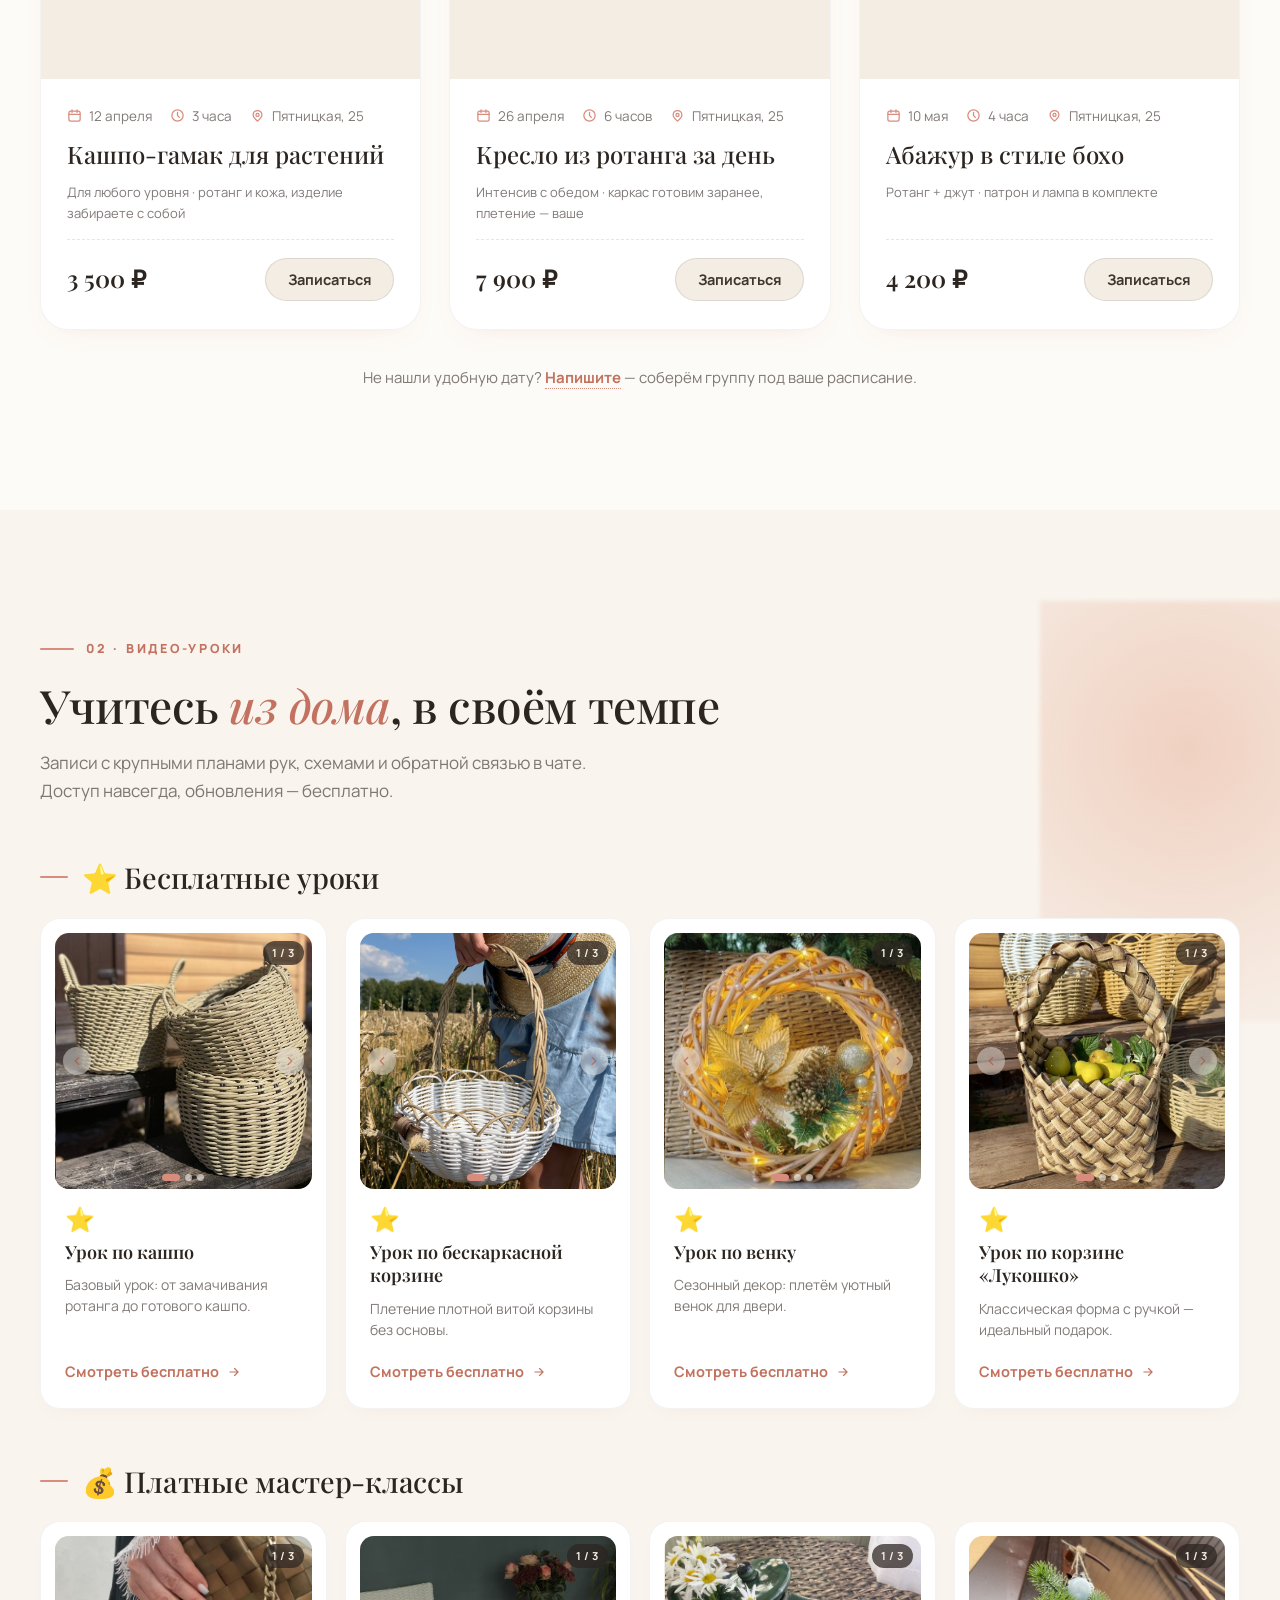
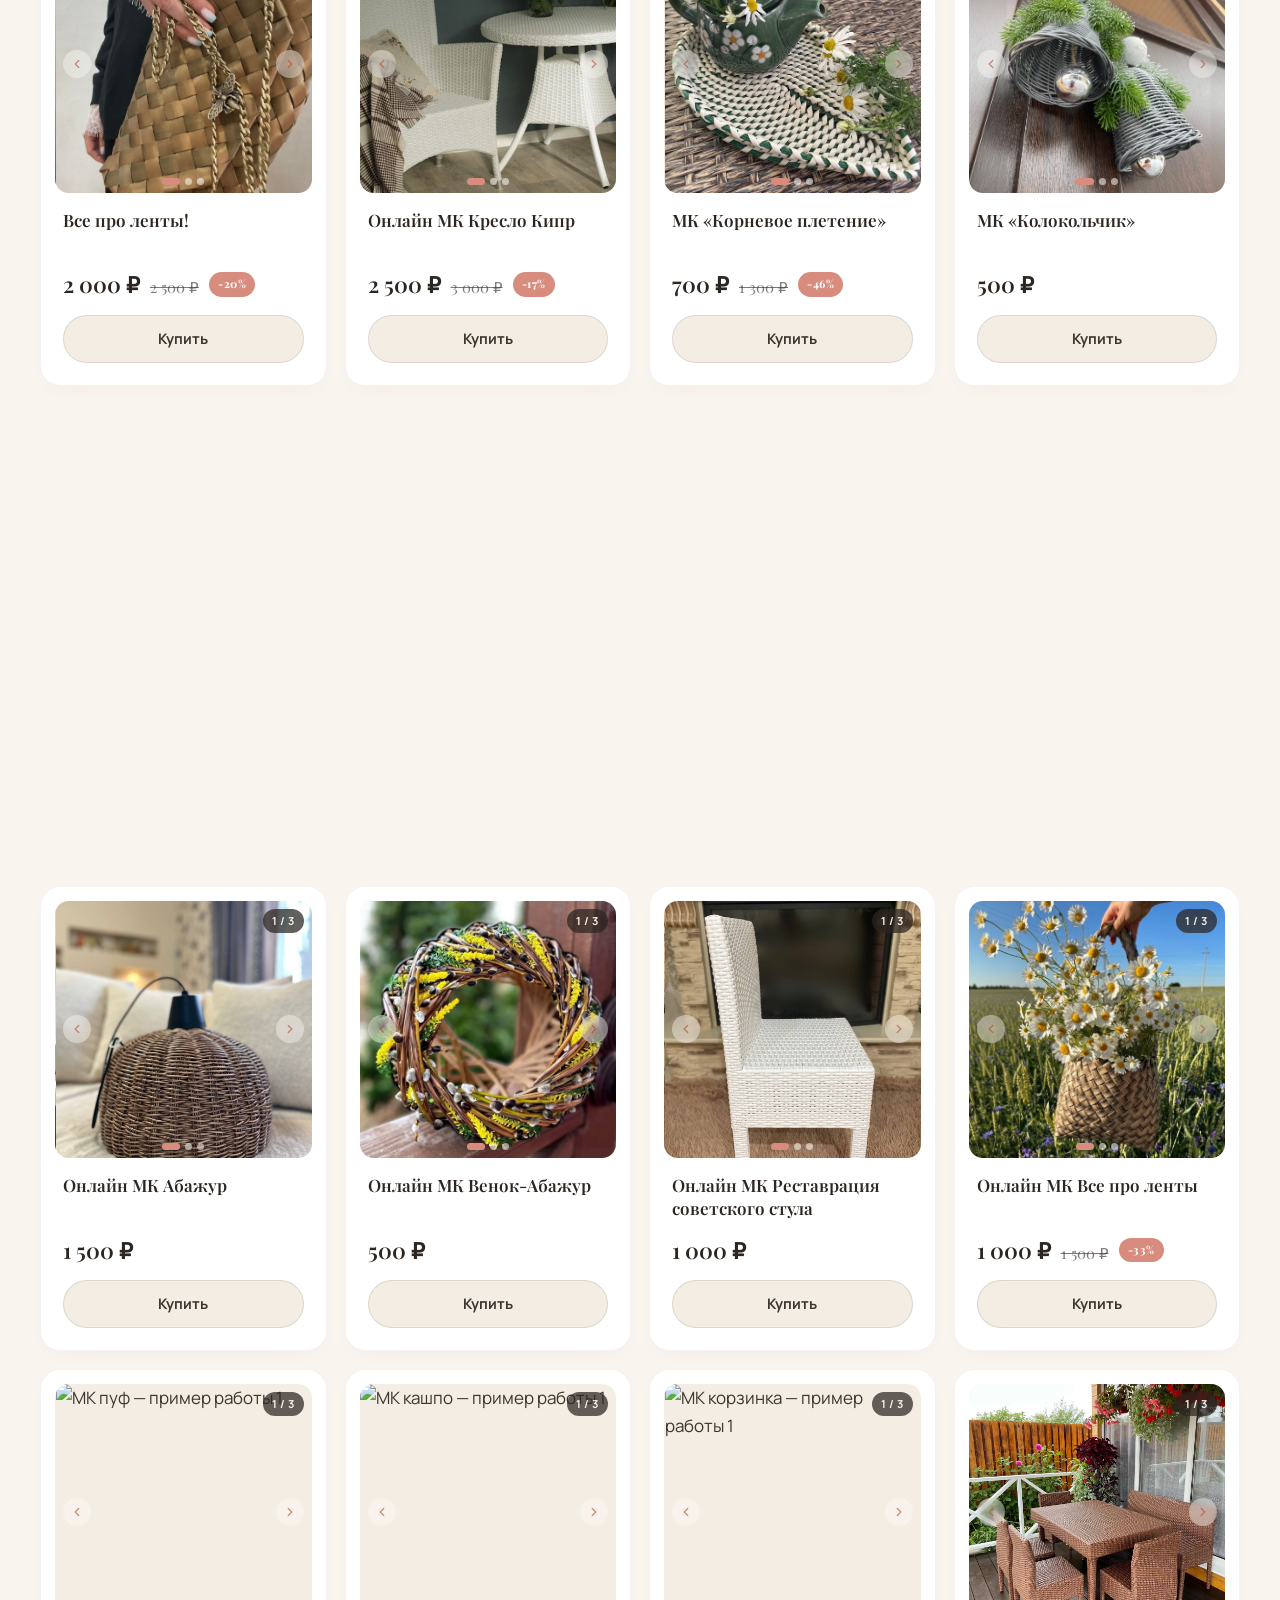
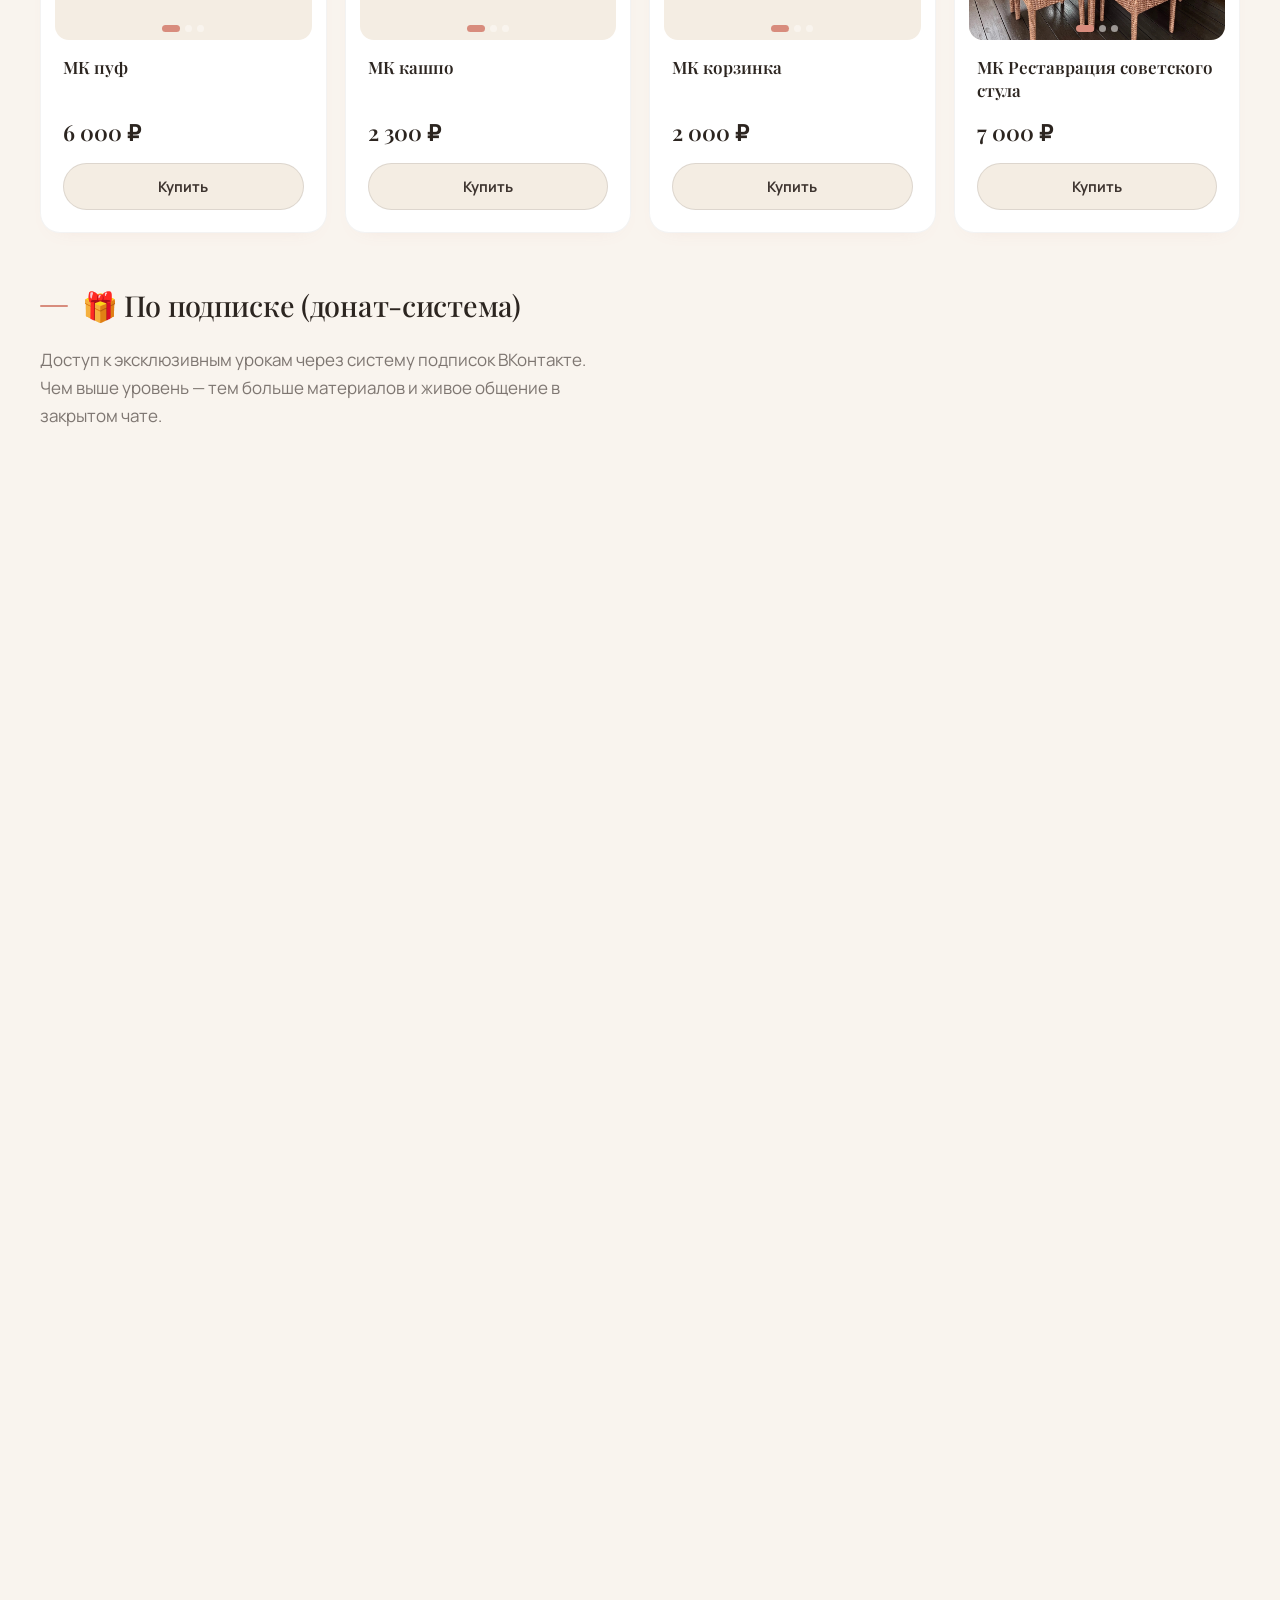
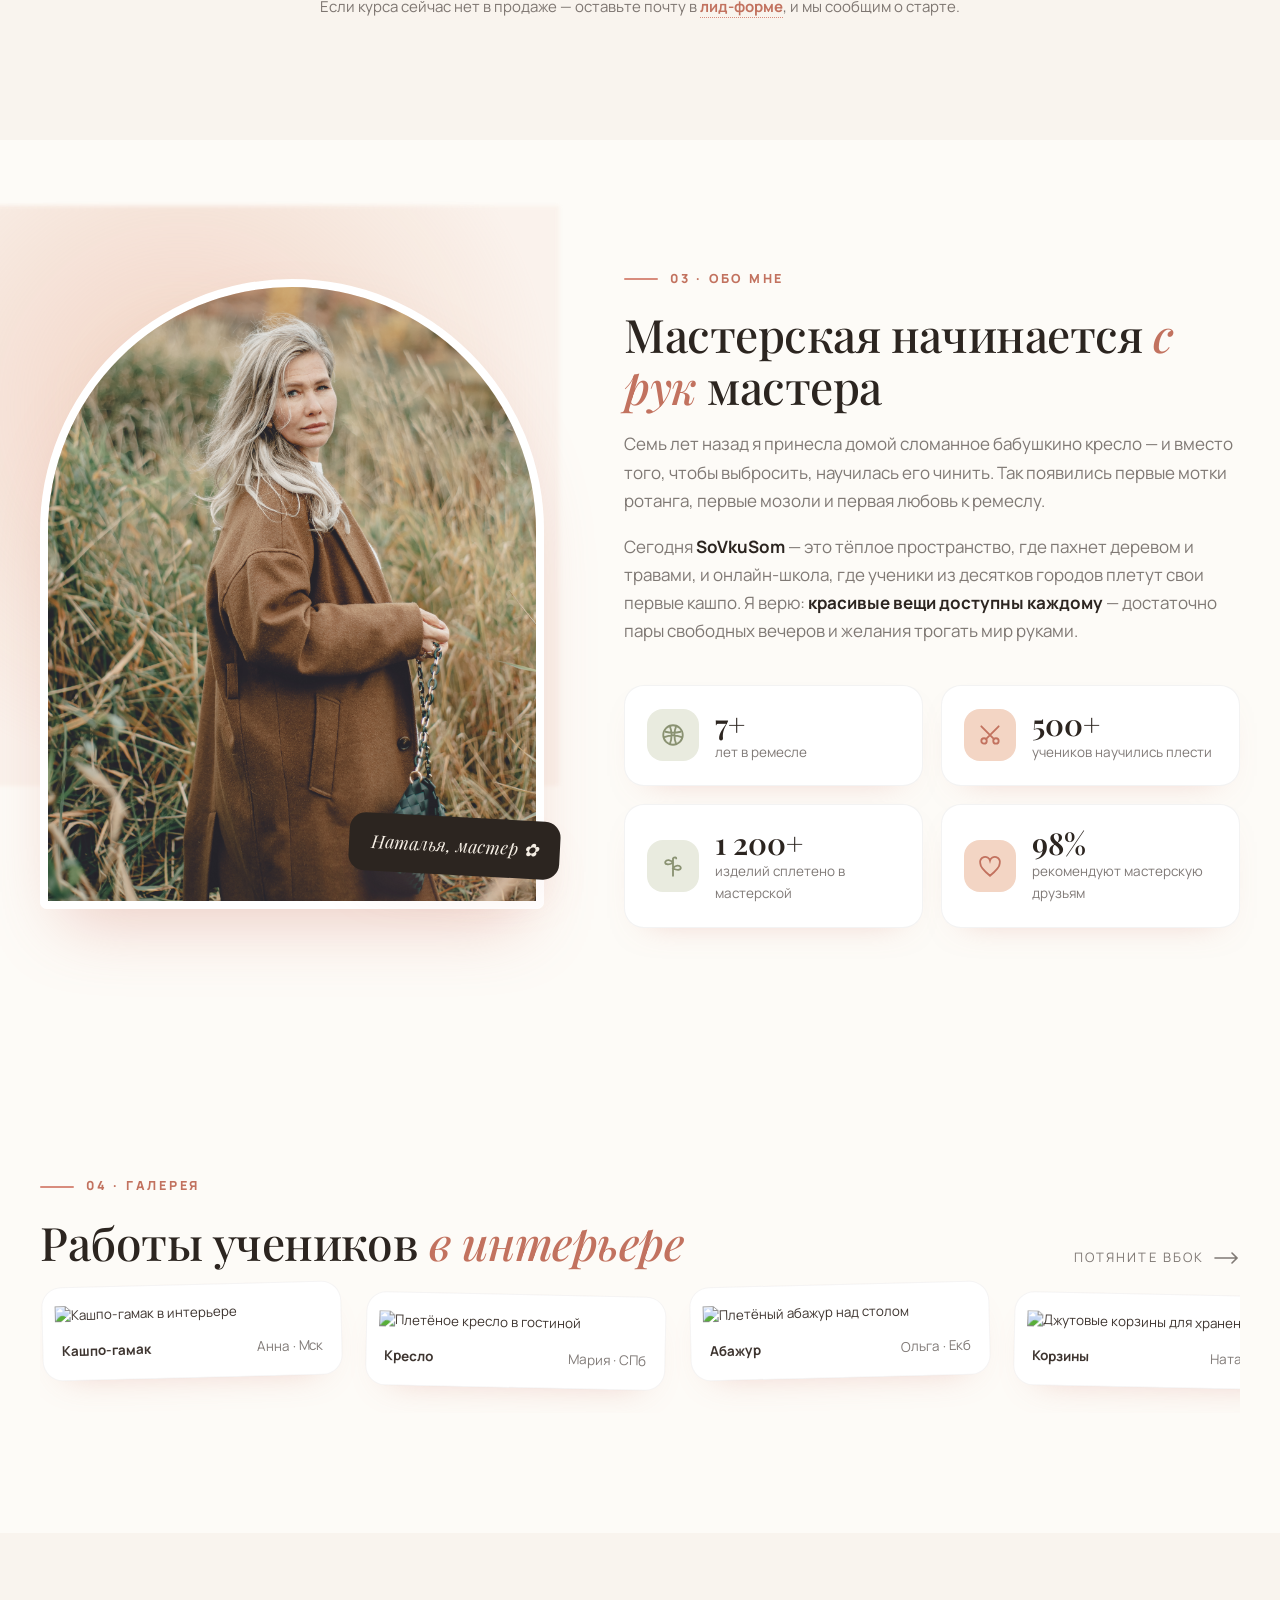
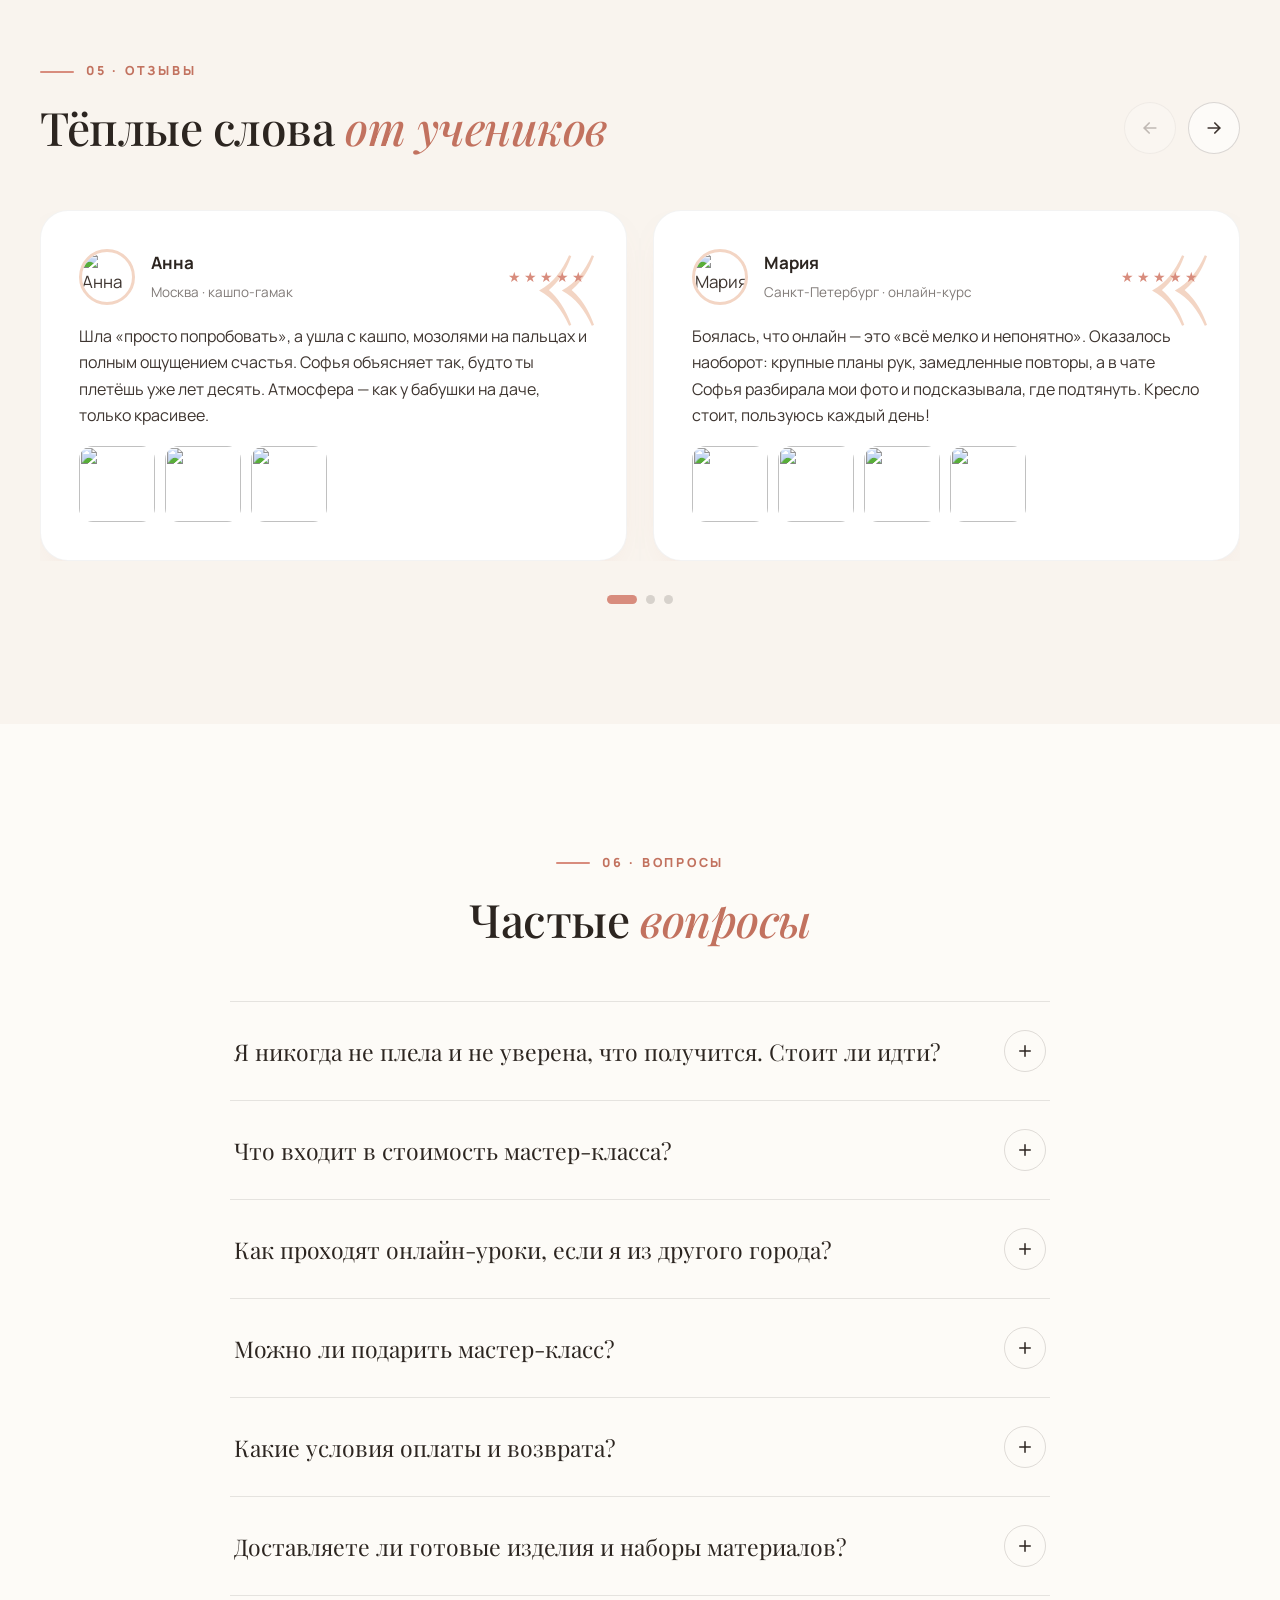
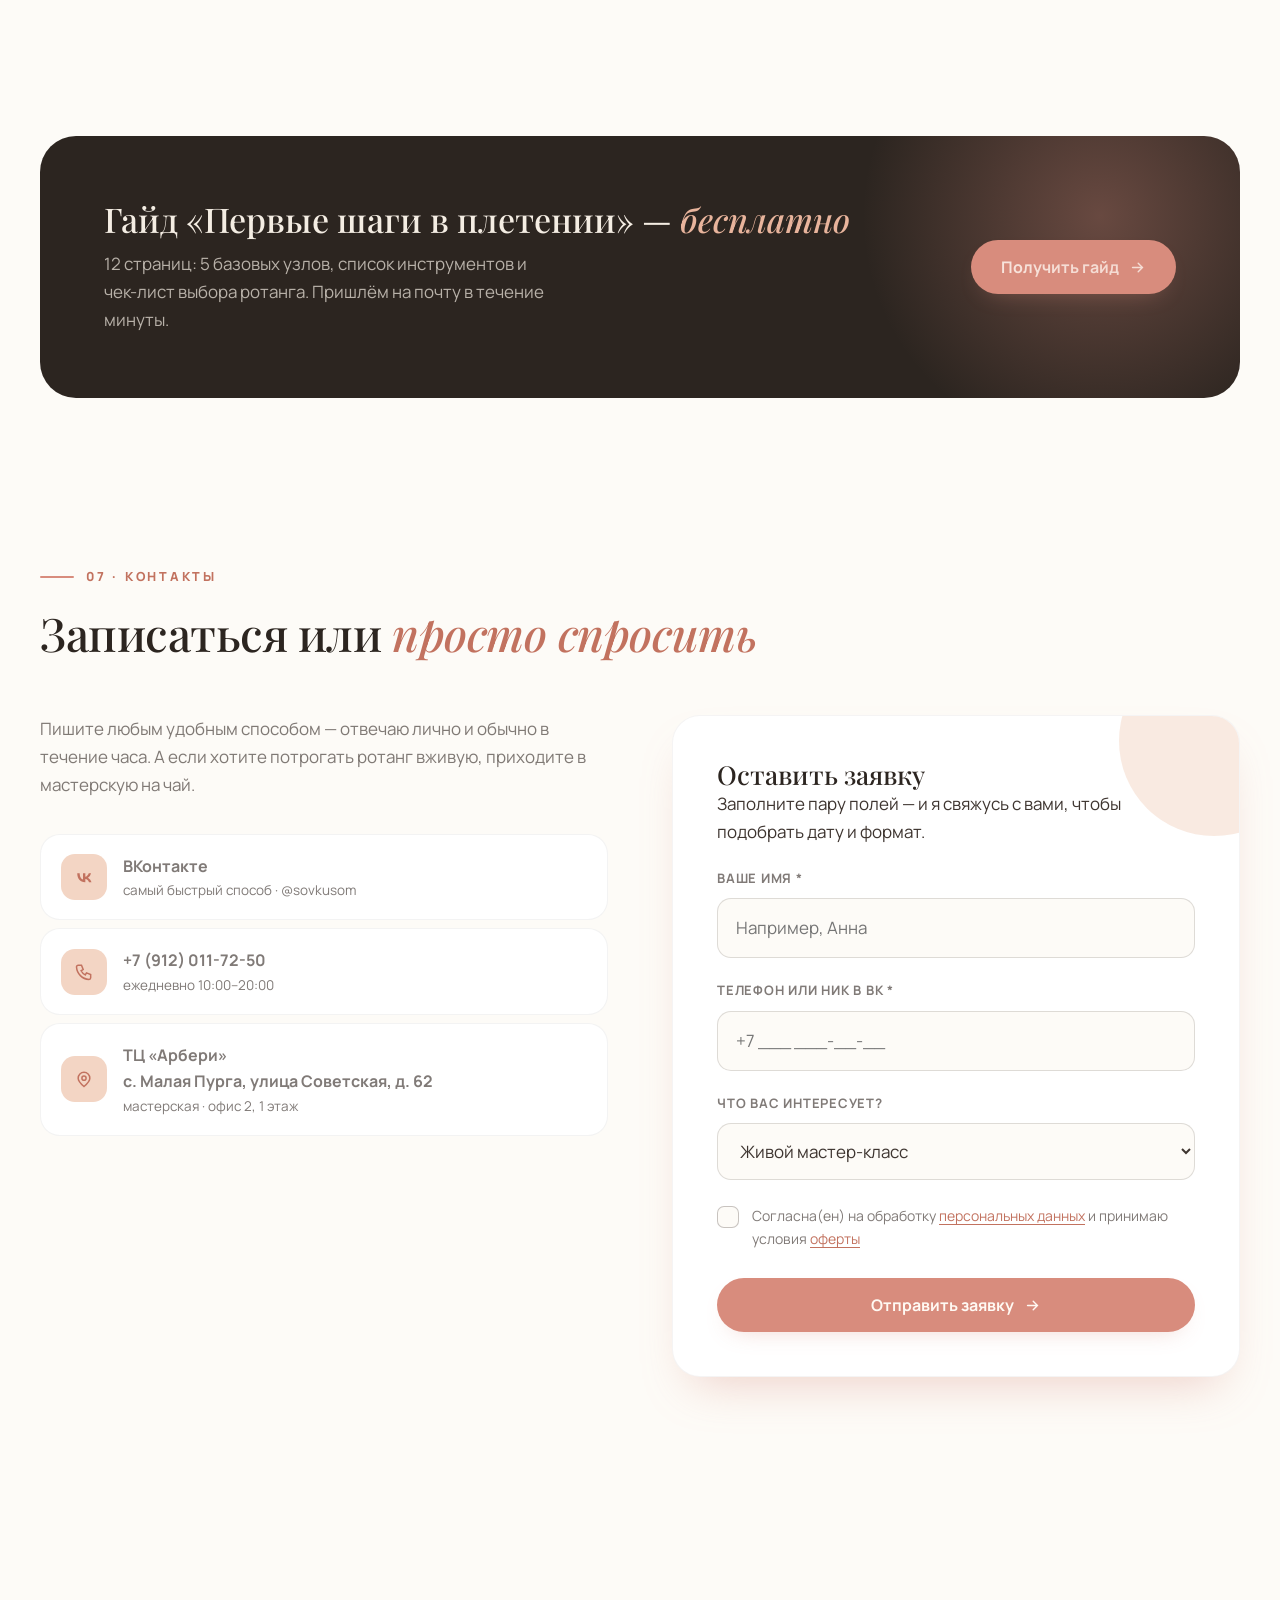
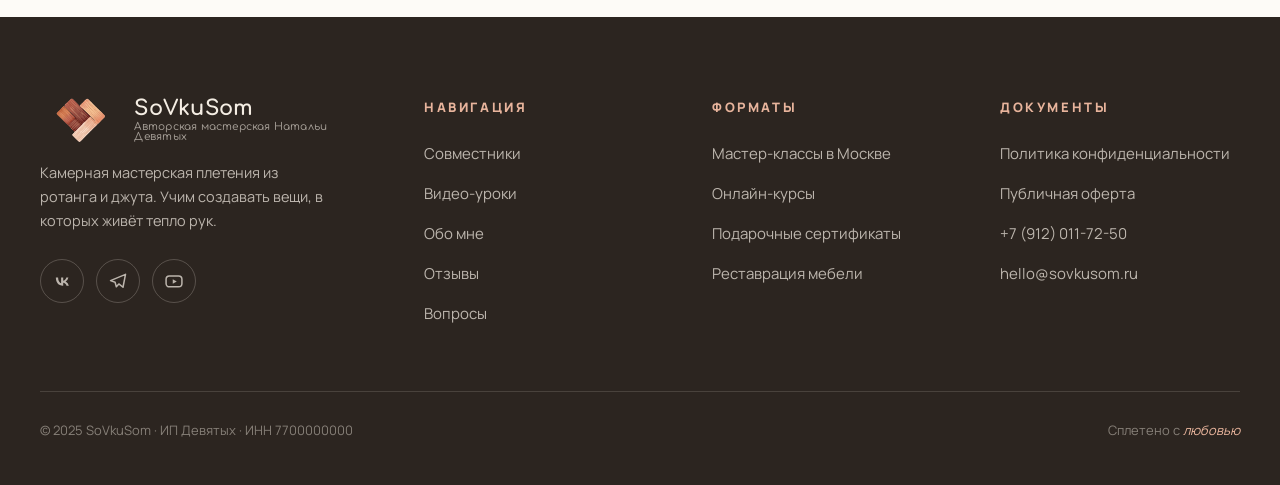
==== commit 10b076b7: "fix marquee animation" ====
--- a/index2.html
+++ b/index2.html
@@ -215,8 +215,8 @@
 }
 /* ---------- Marquee ---------- */
 .marquee{background:var(--ink-deep);color:var(--cream);overflow:hidden;padding:20px 0;position:relative}
-.marquee-track{display:flex;gap:0;width:max-content;animation:marquee 30s linear infinite}
-.marquee:hover .marquee-track{animation-play-state:paused}
+.marquee-track{display:flex;gap:0;width:max-content;animation:marquee 35s linear infinite}
+/* .marquee:hover .marquee-track{animation-play-state:paused} */
 .marquee span{font-family:var(--font-head);font-style:italic;font-size:20px;padding:0 28px;display:flex;align-items:center;gap:56px;white-space:nowrap}
 .marquee span::after{content:"✦";font-size:13px;color:var(--terra);font-style:normal}
 @keyframes marquee{to{transform:translateX(-50%)}}
